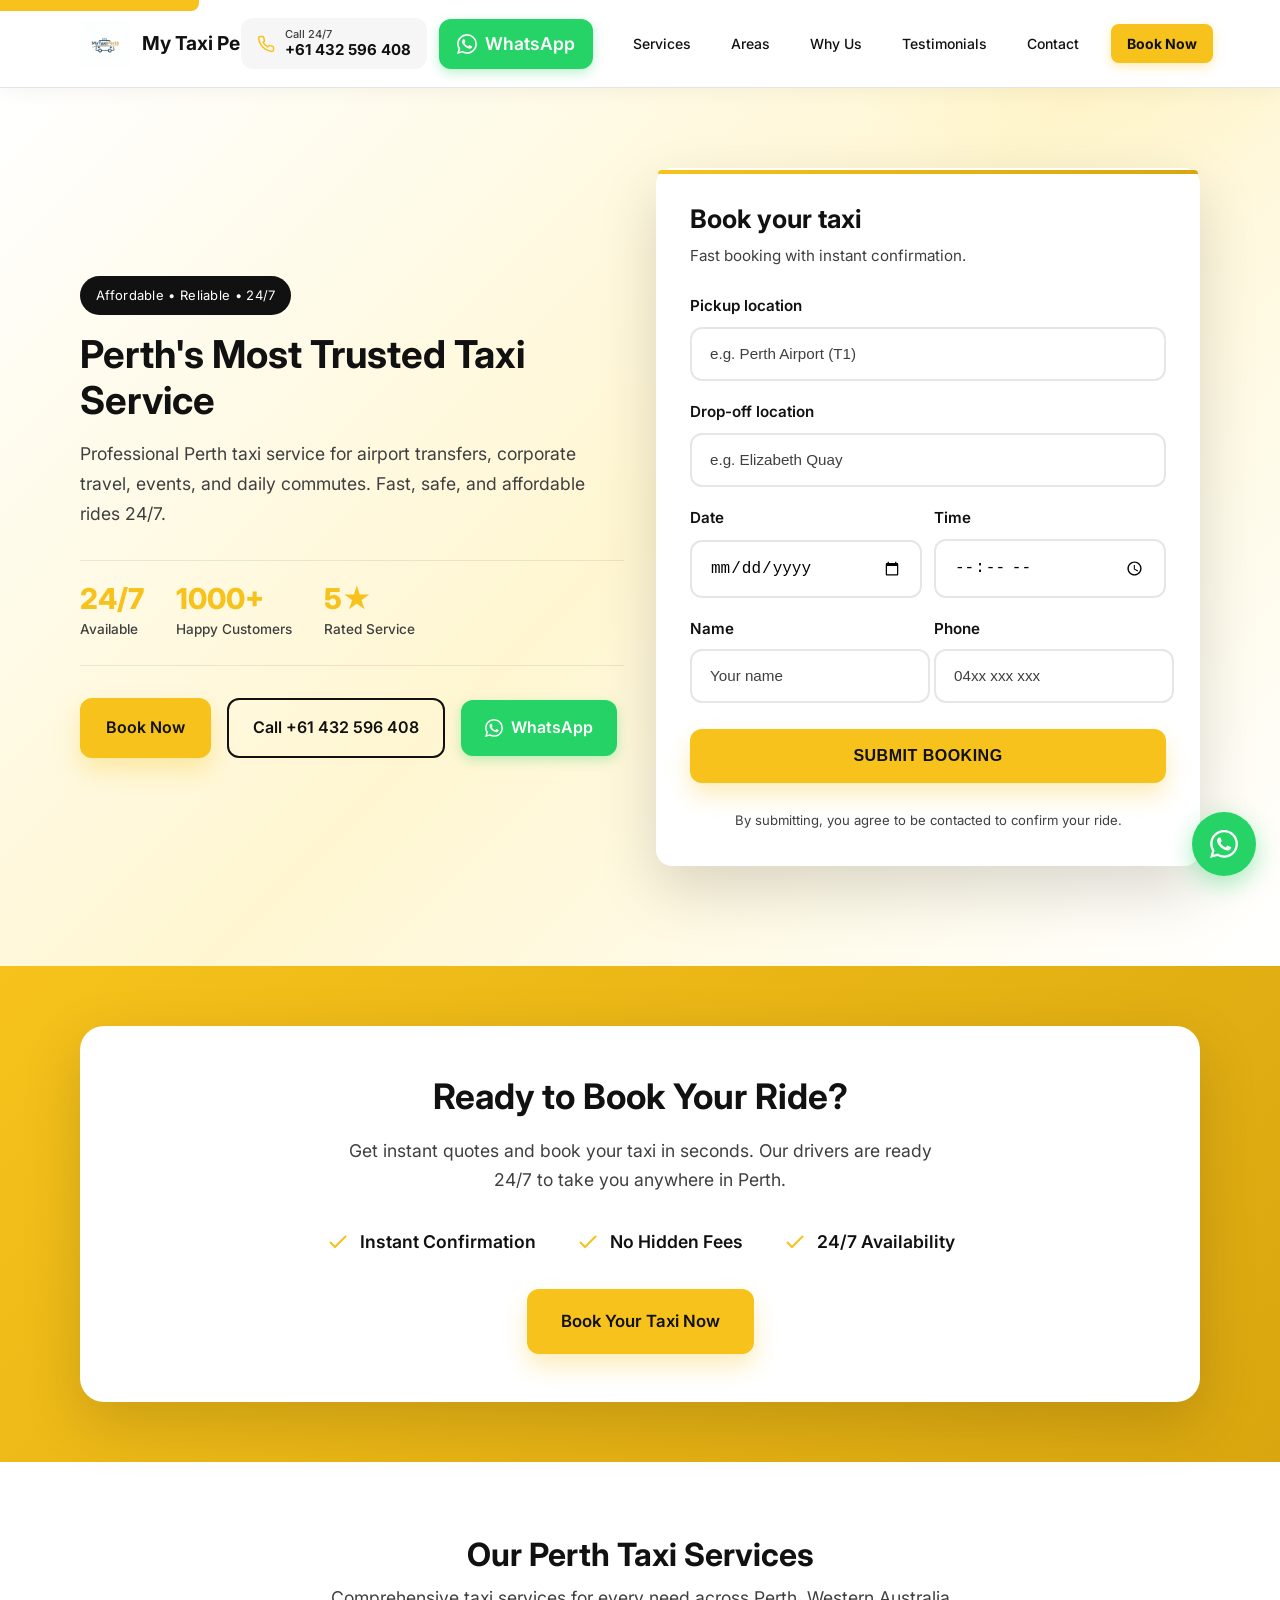
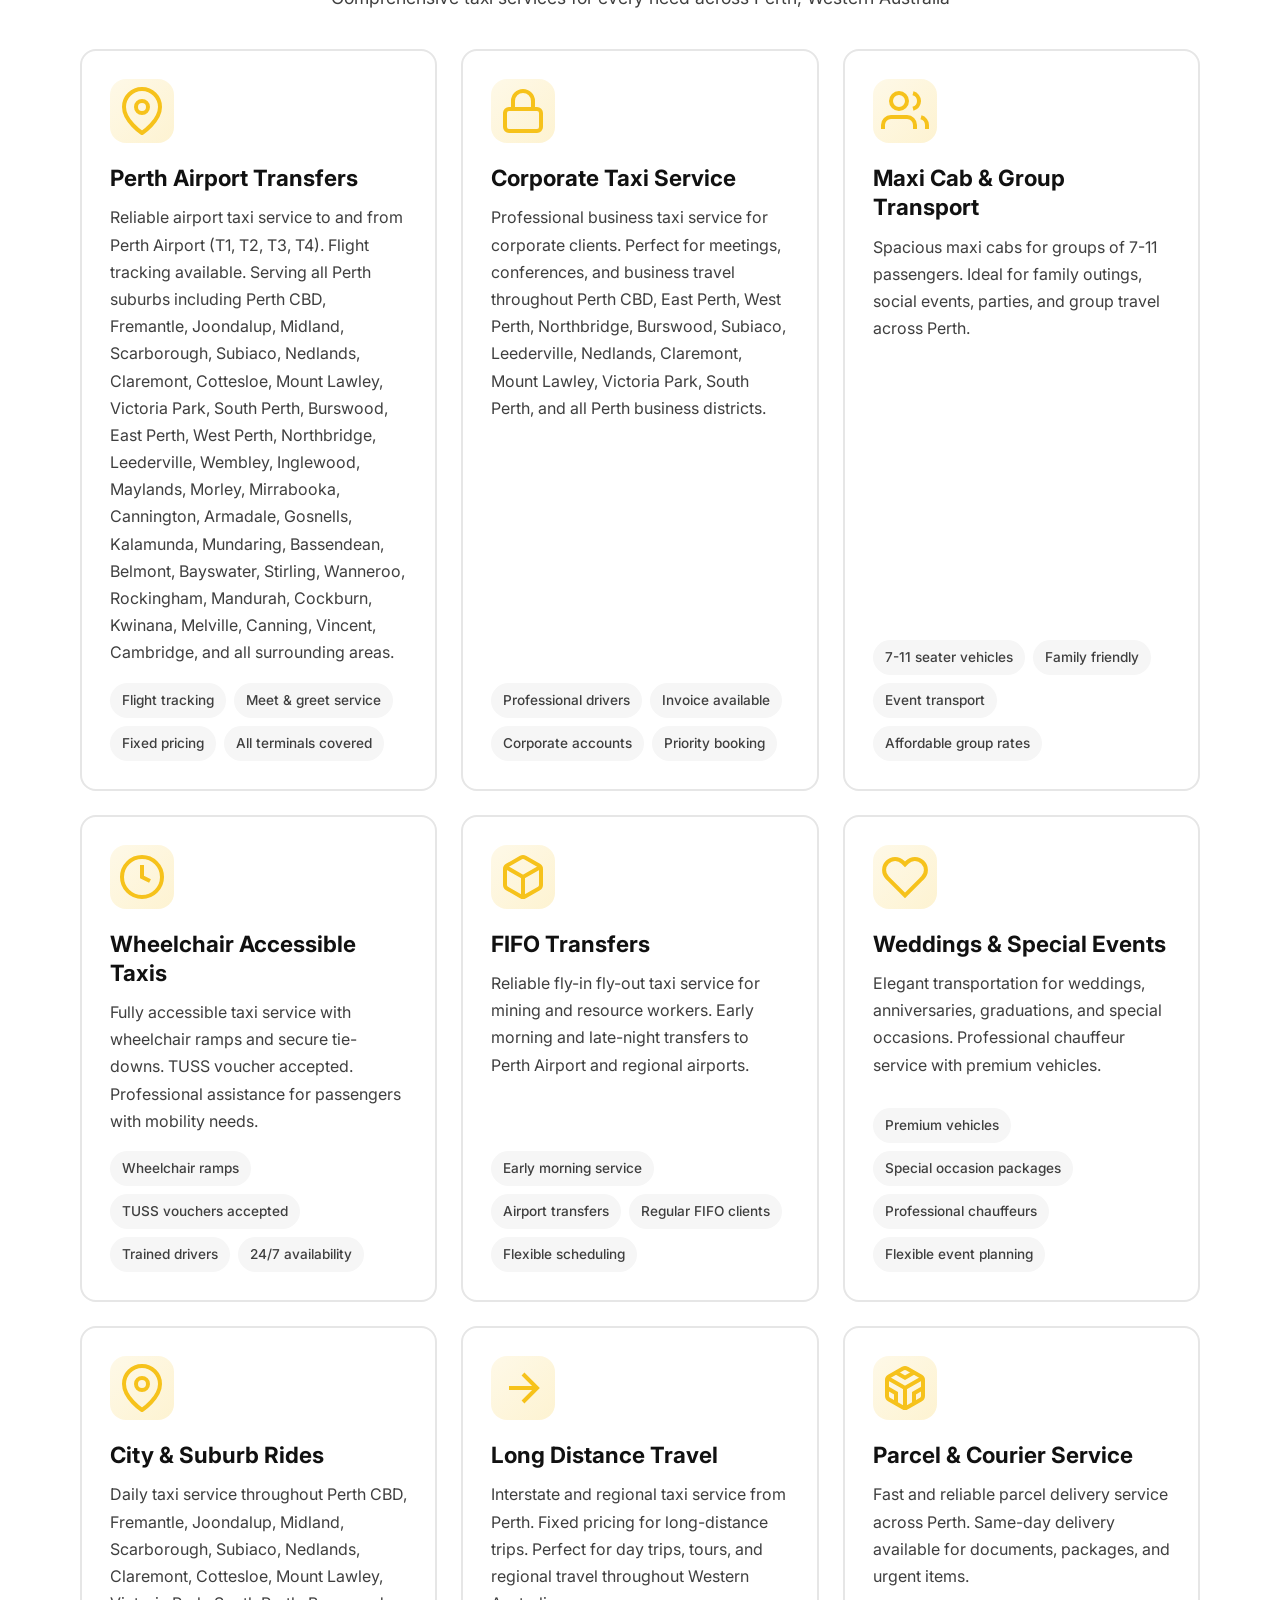
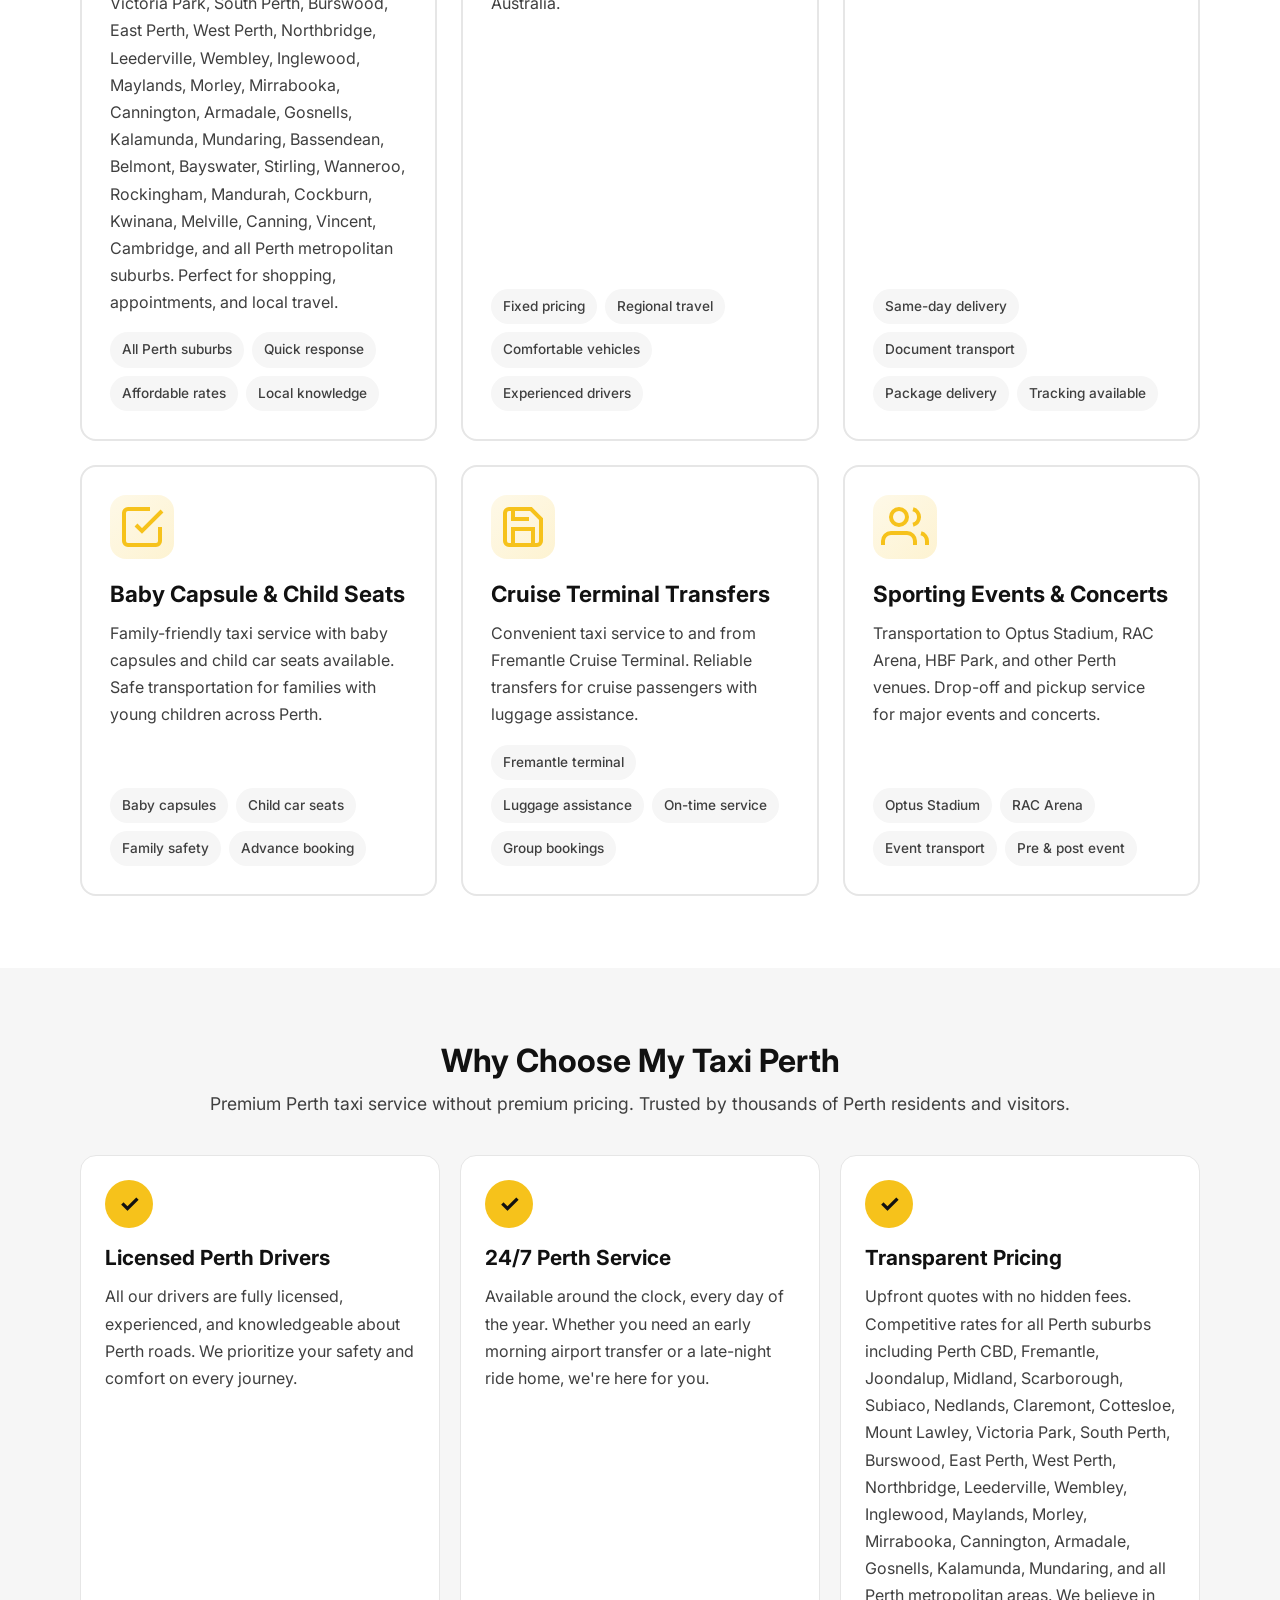
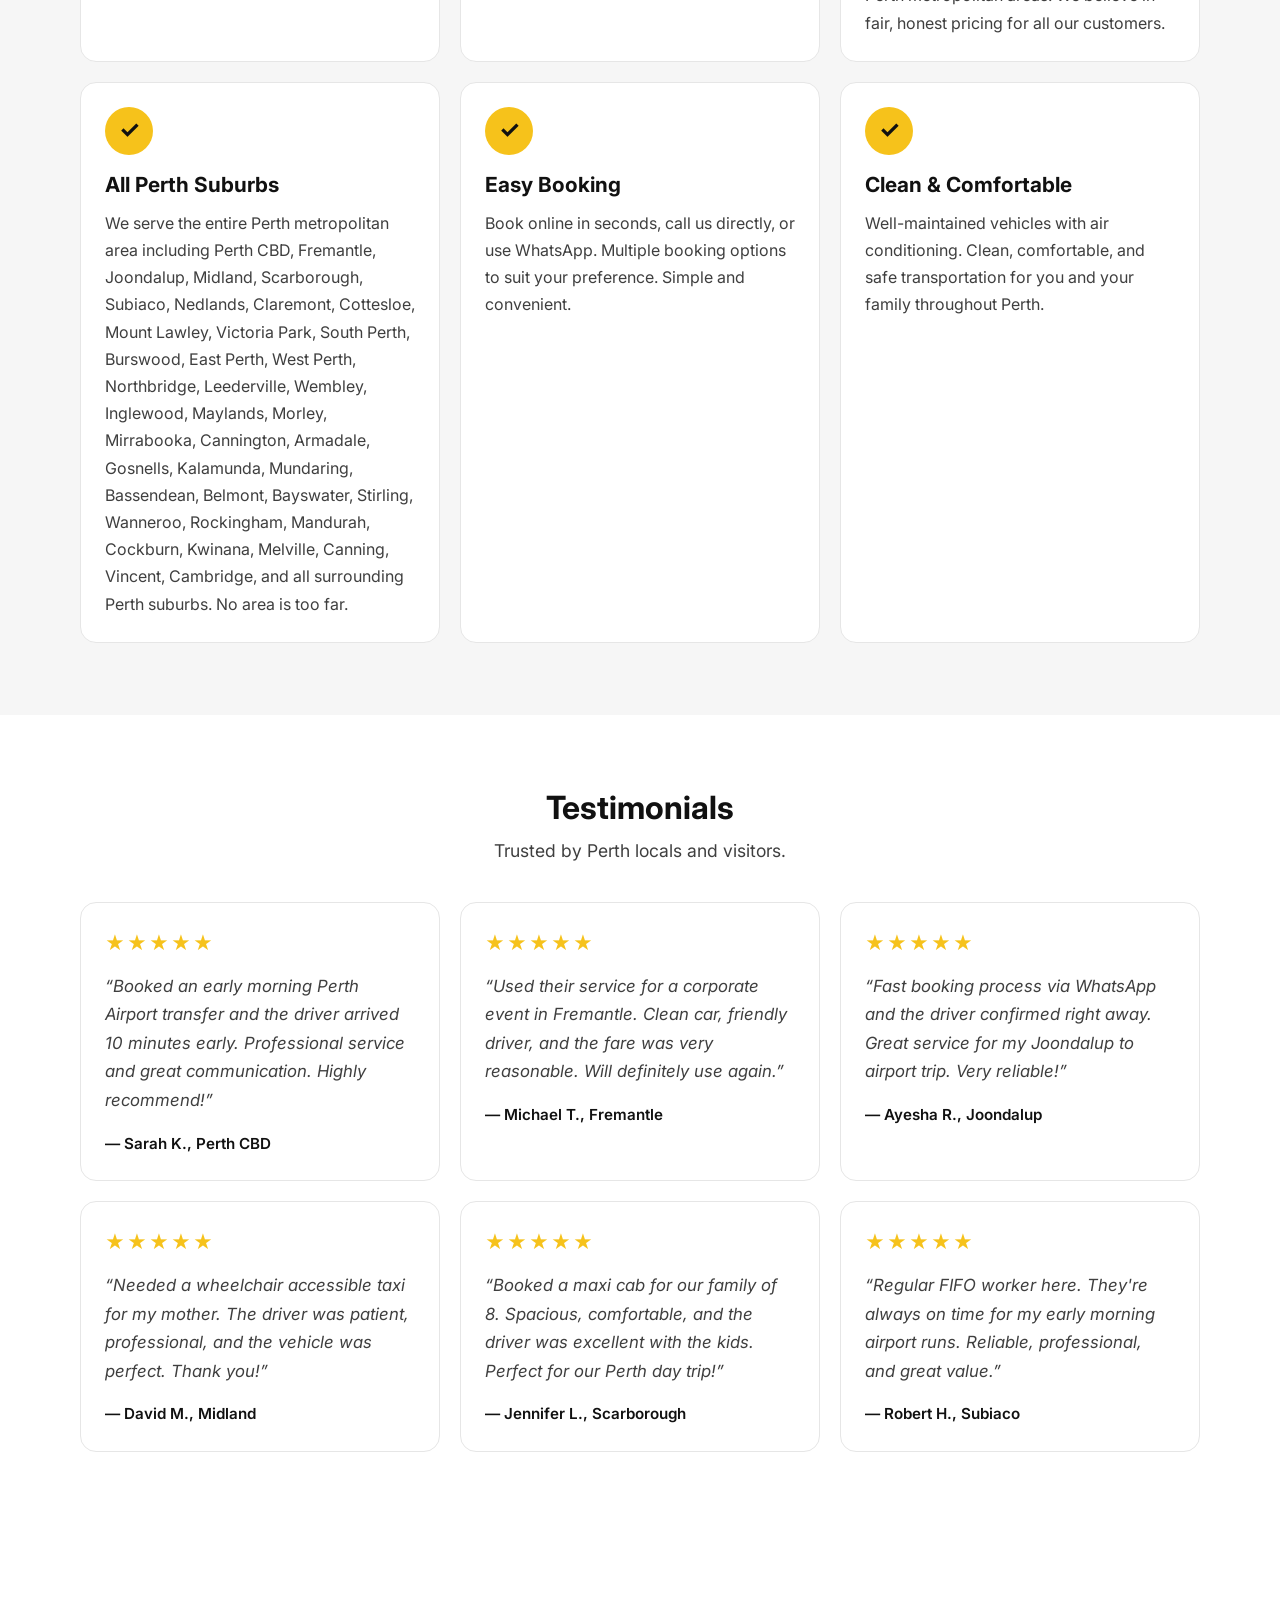
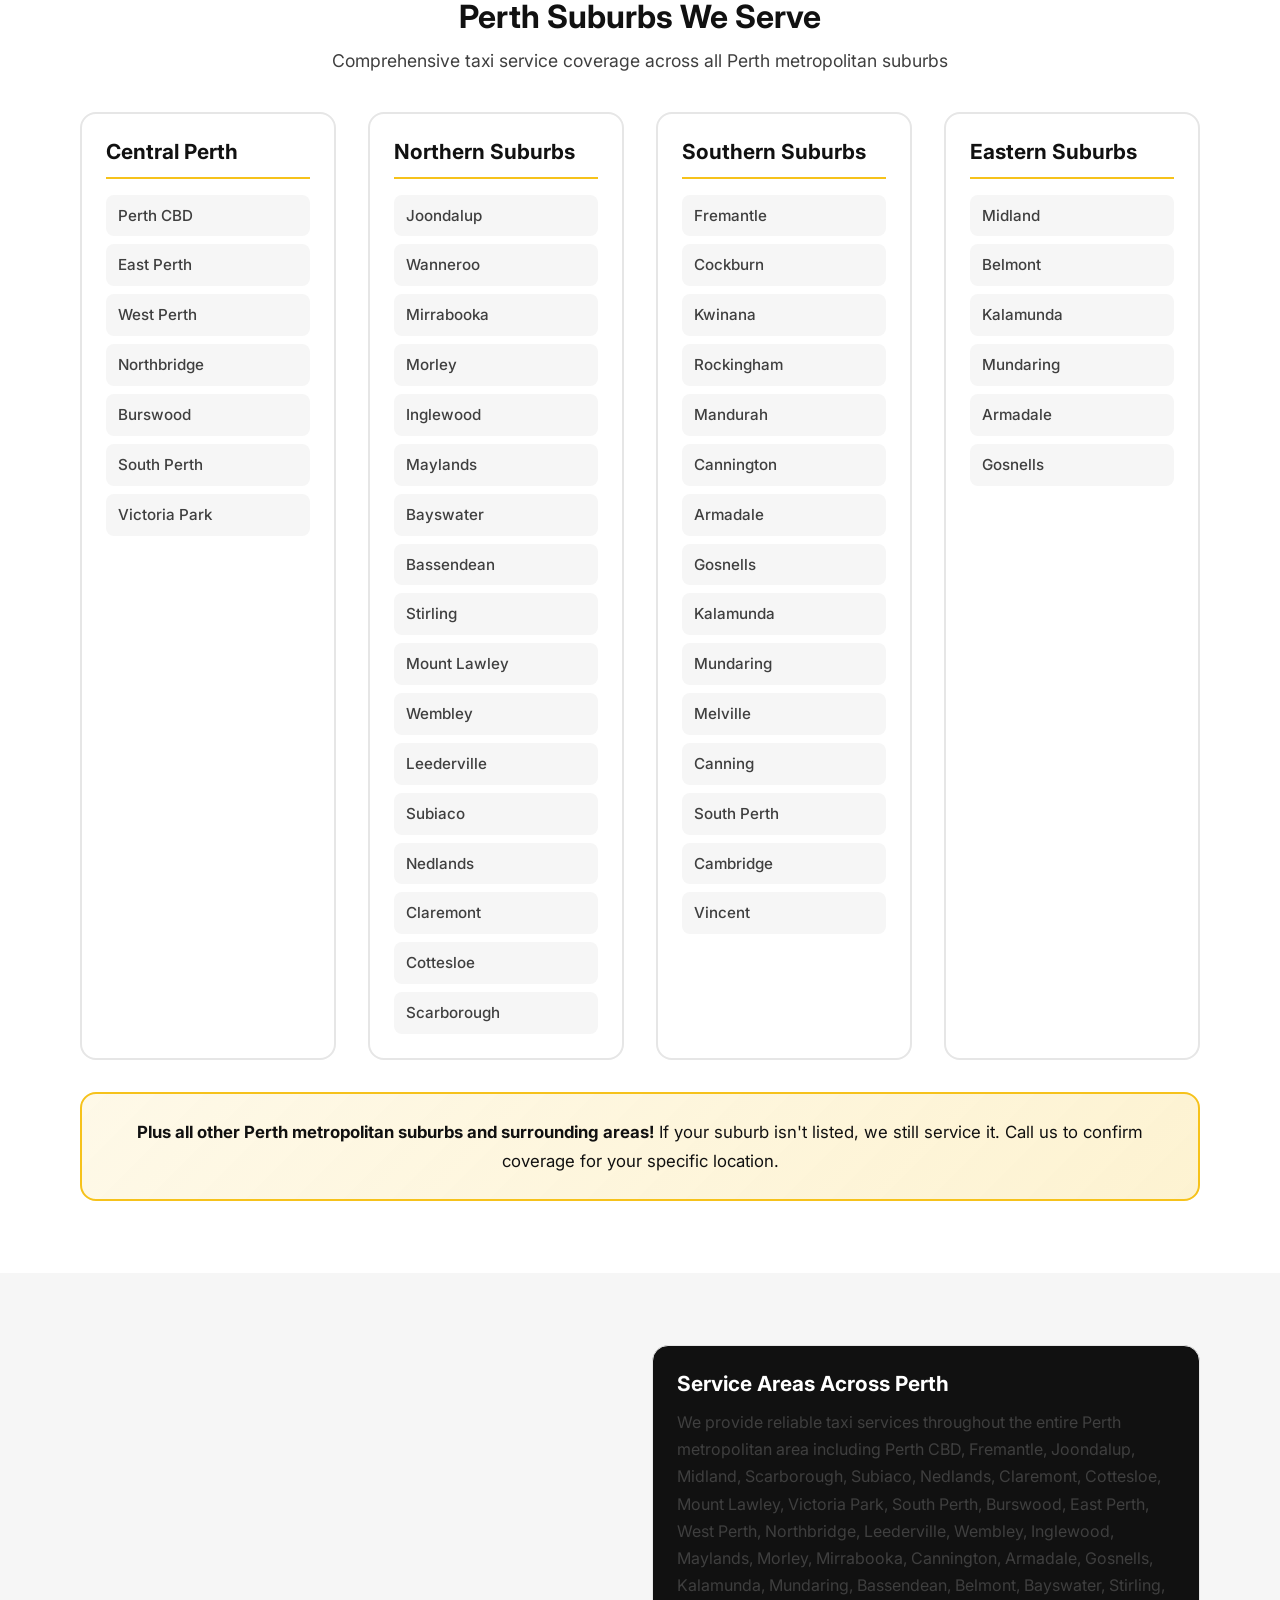
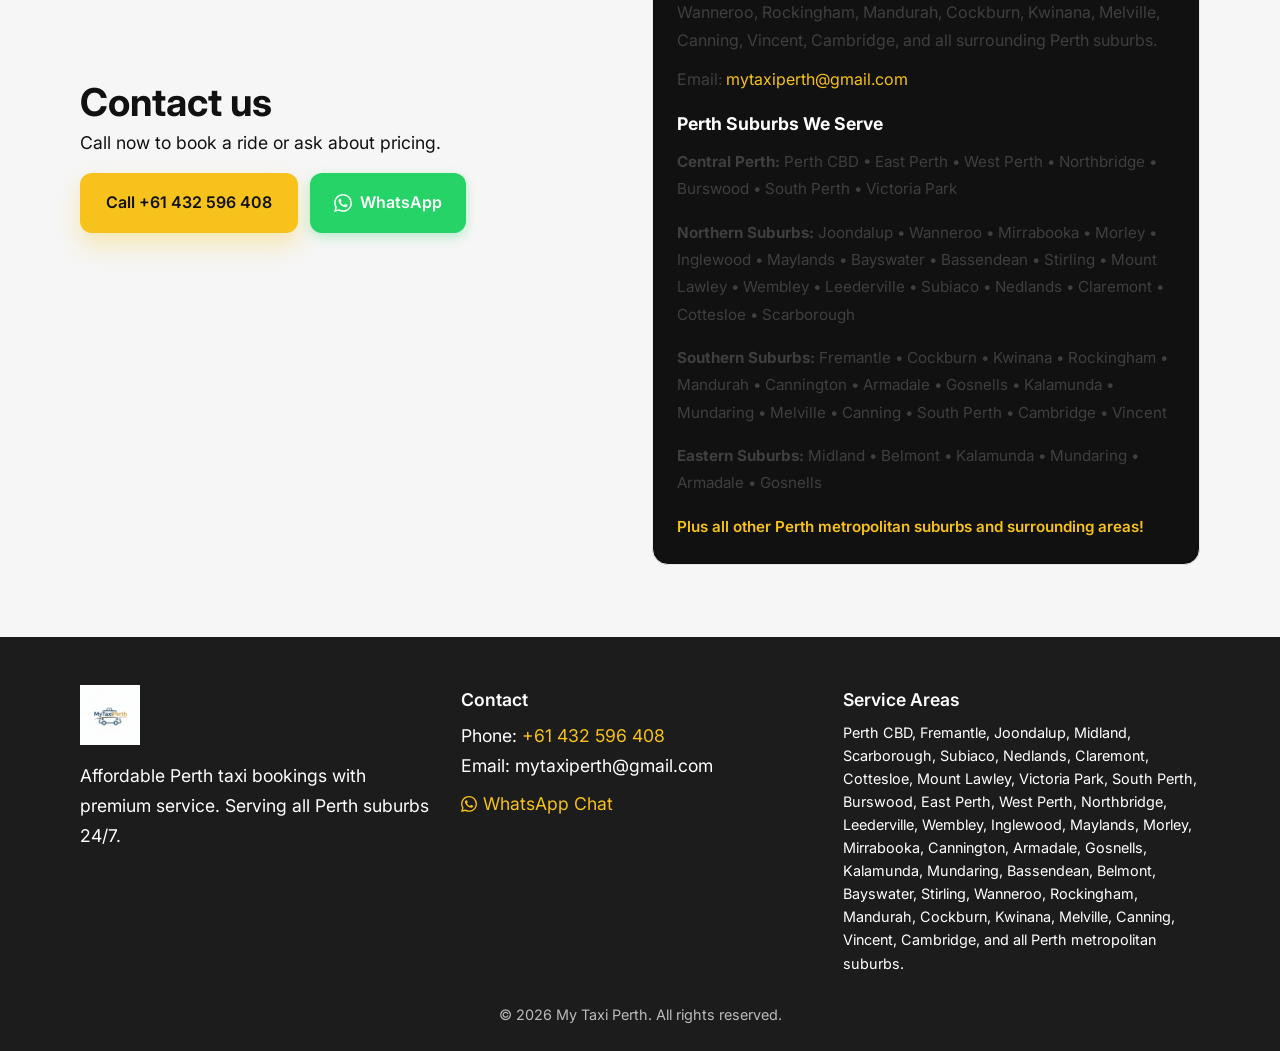
==== index.html @ 724da30a "updates" ====
<!doctype html>
<html lang="en">
  <head>
    <meta charset="UTF-8" />
    <meta name="viewport" content="width=device-width, initial-scale=1" />
    
    <!-- Primary SEO Meta Tags -->
    <title>Perth Taxi Service | Book Taxi Perth | Airport Transfers | 24/7 Taxi Perth WA</title>
    <meta name="title" content="Perth Taxi Service | Book Taxi Perth | Airport Transfers | 24/7 Taxi Perth WA" />
    <meta name="description" content="Professional Perth taxi service. Book affordable airport transfers, corporate taxis, maxi cabs, wheelchair accessible taxis, and FIFO transfers. 24/7 service across Perth CBD, Fremantle, Joondalup, Midland, Scarborough, Subiaco, Nedlands, Claremont, Cottesloe, Mount Lawley, Victoria Park, South Perth, Burswood, East Perth, West Perth, Northbridge, Leederville, Wembley, Inglewood, Maylands, Morley, Mirrabooka, Cannington, Armadale, Gosnells, Kalamunda, Mundaring, and all Perth suburbs. Call +61 432 596 408 or book online." />
    <meta name="keywords" content="perth taxi, taxi perth, perth taxi service, book taxi perth, perth airport taxi, perth taxi booking, taxi perth airport, perth maxi taxi, wheelchair taxi perth, perth corporate taxi, fifo taxi perth, perth taxi company, cheap taxi perth, perth taxi online, taxi service perth wa, perth taxi phone number, perth taxi booking online, perth taxi transfers, perth taxi cbd, perth taxi fremantle, perth taxi joondalup, perth taxi midland, perth taxi scarborough, perth taxi subiaco, perth taxi nedlands, perth taxi claremont, perth taxi cottesloe, perth taxi mount lawley, perth taxi victoria park, perth taxi south perth, perth taxi burswood, perth taxi east perth, perth taxi west perth, perth taxi northbridge, perth taxi leederville, perth taxi wembley, perth taxi inglewood, perth taxi maylands, perth taxi morley, perth taxi mirrabooka, perth taxi cannington, perth taxi armadale, perth taxi gosnells, perth taxi kalamunda, perth taxi mundaring, perth taxi 24/7, perth taxi near me" />
    <meta name="author" content="My Taxi Perth" />
    <meta name="robots" content="index, follow" />
    <meta name="language" content="English" />
    <meta name="geo.region" content="AU-WA" />
    <meta name="geo.placename" content="Perth" />
    <meta name="geo.position" content="-31.9505;115.8605" />
    <meta name="ICBM" content="-31.9505, 115.8605" />
    
    <!-- Open Graph / Facebook -->
    <meta property="og:type" content="website" />
    <meta property="og:url" content="https://www.mytaxiperth.au/" />
    <meta property="og:title" content="Perth Taxi Service | Book Taxi Perth | 24/7 Airport Transfers" />
    <meta property="og:description" content="Professional Perth taxi service. Book affordable airport transfers, corporate taxis, maxi cabs, and wheelchair accessible taxis. 24/7 service across Perth." />
    <meta property="og:image" content="https://www.mytaxiperth.au/images/mytaxiperth.png" />
    <meta property="og:locale" content="en_AU" />
    
    <!-- Twitter -->
    <meta property="twitter:card" content="summary_large_image" />
    <meta property="twitter:url" content="https://www.mytaxiperth.au/" />
    <meta property="twitter:title" content="Perth Taxi Service | Book Taxi Perth | 24/7 Airport Transfers" />
    <meta property="twitter:description" content="Professional Perth taxi service. Book affordable airport transfers, corporate taxis, maxi cabs, and wheelchair accessible taxis. 24/7 service across Perth." />
    <meta property="twitter:image" content="https://www.mytaxiperth.au/images/mytaxiperth.png" />
    
    <!-- Favicon -->
    <link rel="icon" type="image/png" href="images/mytaxiperth.png" />
    <link rel="apple-touch-icon" href="images/mytaxiperth.png" />
    
    <!-- Canonical URL -->
    <link rel="canonical" href="https://www.mytaxiperth.au/" />
    
    <!-- Structured Data - Local Business -->
    <script type="application/ld+json">
    {
      "@context": "https://schema.org",
      "@type": "TaxiService",
      "name": "My Taxi Perth",
      "image": "https://www.mytaxiperth.au/images/mytaxiperth.png",
      "@id": "https://www.mytaxiperth.au",
      "url": "https://www.mytaxiperth.au",
      "telephone": "+61432596408",
      "priceRange": "$$",
      "address": {
        "@type": "PostalAddress",
        "addressLocality": "Perth",
        "addressRegion": "WA",
        "addressCountry": "AU"
      },
      "geo": {
        "@type": "GeoCoordinates",
        "latitude": -31.9505,
        "longitude": 115.8605
      },
      "openingHoursSpecification": {
        "@type": "OpeningHoursSpecification",
        "dayOfWeek": [
          "Monday",
          "Tuesday",
          "Wednesday",
          "Thursday",
          "Friday",
          "Saturday",
          "Sunday"
        ],
        "opens": "00:00",
        "closes": "23:59"
      },
      "areaServed": [
        {"@type": "City", "name": "Perth"},
        {"@type": "City", "name": "Fremantle"},
        {"@type": "City", "name": "Joondalup"},
        {"@type": "City", "name": "Midland"},
        {"@type": "City", "name": "Scarborough"},
        {"@type": "City", "name": "Subiaco"},
        {"@type": "City", "name": "Nedlands"},
        {"@type": "City", "name": "Claremont"},
        {"@type": "City", "name": "Cottesloe"},
        {"@type": "City", "name": "Mount Lawley"},
        {"@type": "City", "name": "Victoria Park"},
        {"@type": "City", "name": "South Perth"},
        {"@type": "City", "name": "Burswood"},
        {"@type": "City", "name": "East Perth"},
        {"@type": "City", "name": "West Perth"},
        {"@type": "City", "name": "Northbridge"},
        {"@type": "City", "name": "Leederville"},
        {"@type": "City", "name": "Wembley"},
        {"@type": "City", "name": "Inglewood"},
        {"@type": "City", "name": "Maylands"},
        {"@type": "City", "name": "Morley"},
        {"@type": "City", "name": "Mirrabooka"},
        {"@type": "City", "name": "Cannington"},
        {"@type": "City", "name": "Armadale"},
        {"@type": "City", "name": "Gosnells"},
        {"@type": "City", "name": "Kalamunda"},
        {"@type": "City", "name": "Mundaring"},
        {"@type": "City", "name": "Bassendean"},
        {"@type": "City", "name": "Belmont"},
        {"@type": "City", "name": "Bayswater"},
        {"@type": "City", "name": "Stirling"},
        {"@type": "City", "name": "Wanneroo"},
        {"@type": "City", "name": "Rockingham"},
        {"@type": "City", "name": "Mandurah"},
        {"@type": "City", "name": "Cockburn"},
        {"@type": "City", "name": "Kwinana"},
        {"@type": "City", "name": "Melville"},
        {"@type": "City", "name": "Canning"},
        {"@type": "City", "name": "South Perth"},
        {"@type": "City", "name": "Vincent"},
        {"@type": "City", "name": "Cambridge"}
      ],
      "serviceType": [
        "Airport Transfers",
        "Corporate Taxi Service",
        "Maxi Cab Service",
        "Wheelchair Accessible Taxi",
        "FIFO Transfers",
        "Event Transportation",
        "City Rides",
        "Long Distance Travel"
      ],
      "aggregateRating": {
        "@type": "AggregateRating",
        "ratingValue": "4.8",
        "reviewCount": "150"
      }
    }
    </script>
    
    <!-- Structured Data - Organization -->
    <script type="application/ld+json">
    {
      "@context": "https://schema.org",
      "@type": "Organization",
      "name": "My Taxi Perth",
      "url": "https://www.mytaxiperth.au",
      "logo": "https://www.mytaxiperth.au/images/mytaxiperth.png",
      "contactPoint": {
        "@type": "ContactPoint",
        "telephone": "+61-432-596-408",
        "contactType": "customer service",
        "availableLanguage": ["English"]
      },
      "sameAs": [
        "https://wa.me/61432596408"
      ]
    }
    </script>
    
    <link rel="stylesheet" href="styles.css" />
  </head>
  <body>
    <a href="#main-content" class="skip-link">Skip to main content</a>
    <header class="site-header">
      <div class="container header-inner">
        <a class="logo" href="#main-content" aria-label="My Taxi Perth Home">
          <img src="images/mytaxiperth.png" alt="My Taxi Perth Logo" class="logo-img" />
          <span class="logo-text">My Taxi Perth</span>
        </a>
        <div class="header-actions">
          <a class="header-phone" href="tel:+61432596408">
            <svg class="phone-icon" width="18" height="18" viewBox="0 0 24 24" fill="none" stroke="currentColor" stroke-width="2">
              <path d="M22 16.92v3a2 2 0 0 1-2.18 2 19.79 19.79 0 0 1-8.63-3.07 19.5 19.5 0 0 1-6-6 19.79 19.79 0 0 1-3.07-8.67A2 2 0 0 1 4.11 2h3a2 2 0 0 1 2 1.72 12.84 12.84 0 0 0 .7 2.81 2 2 0 0 1-.45 2.11L8.09 9.91a16 16 0 0 0 6 6l1.27-1.27a2 2 0 0 1 2.11-.45 12.84 12.84 0 0 0 2.81.7A2 2 0 0 1 22 16.92z"></path>
            </svg>
            <div class="phone-info">
          <span class="phone-label">Call 24/7</span>
              <span class="phone-number">+61 432 596 408</span>
            </div>
          </a>
          <a class="whatsapp-btn" href="https://wa.me/61432596408" target="_blank" rel="noopener noreferrer" aria-label="Chat on WhatsApp">
            <svg width="20" height="20" viewBox="0 0 24 24" fill="currentColor">
              <path d="M17.472 14.382c-.297-.149-1.758-.867-2.03-.967-.273-.099-.471-.148-.67.15-.197.297-.767.966-.94 1.164-.173.199-.347.223-.644.075-.297-.15-1.255-.463-2.39-1.475-.883-.788-1.48-1.761-1.653-2.059-.173-.297-.018-.458.13-.606.134-.133.298-.347.446-.52.149-.174.198-.298.298-.497.099-.198.05-.371-.025-.52-.075-.149-.669-1.612-.916-2.207-.242-.579-.487-.5-.669-.51-.173-.008-.371-.01-.57-.01-.198 0-.52.074-.792.372-.272.297-1.04 1.016-1.04 2.479 0 1.462 1.065 2.875 1.213 3.074.149.198 2.096 3.2 5.077 4.487.709.306 1.262.489 1.694.625.712.227 1.36.195 1.871.118.571-.085 1.758-.719 2.006-1.413.248-.694.248-1.289.173-1.413-.074-.124-.272-.198-.57-.347m-5.421 7.403h-.004a9.87 9.87 0 01-5.031-1.378l-.361-.214-3.741.982.998-3.648-.235-.374a9.86 9.86 0 01-1.51-5.26c.001-5.45 4.436-9.884 9.888-9.884 2.64 0 5.122 1.03 6.988 2.898a9.825 9.825 0 012.893 6.994c-.003 5.45-4.437 9.884-9.885 9.884m8.413-18.297A11.815 11.815 0 0012.05 0C5.495 0 .16 5.335.157 11.892c0 2.096.547 4.142 1.588 5.945L.057 24l6.305-1.654a11.882 11.882 0 005.683 1.448h.005c6.554 0 11.89-5.335 11.893-11.893a11.821 11.821 0 00-3.48-8.413Z"/>
            </svg>
            <span>WhatsApp</span>
          </a>
        </div>
        <button class="nav-toggle" aria-label="Open navigation">
          <span></span>
          <span></span>
          <span></span>
        </button>
        <nav class="site-nav">
          <a href="#services">Services</a>
          <a href="#areas">Areas</a>
          <a href="#why">Why Us</a>
          <a href="#testimonials">Testimonials</a>
          <a href="#contact">Contact</a>
          <a class="nav-cta" href="#booking">Book Now</a>
        </nav>
      </div>
    </header>

    <main id="main-content">
      <section class="hero">
        <div class="container hero-grid">
          <div class="hero-copy">
            <p class="hero-pill">Affordable • Reliable • 24/7</p>
            <h1>Perth's Most Trusted Taxi Service</h1>
            <p class="hero-subtitle">
              Professional Perth taxi service for airport transfers, corporate travel, events, and daily commutes. Fast, safe, and affordable rides 24/7.
            </p>
            <div class="hero-stats">
              <div class="stat-item">
                <span class="stat-number">24/7</span>
                <span class="stat-label">Available</span>
              </div>
              <div class="stat-item">
                <span class="stat-number">1000+</span>
                <span class="stat-label">Happy Customers</span>
              </div>
              <div class="stat-item">
                <span class="stat-number">5★</span>
                <span class="stat-label">Rated Service</span>
              </div>
            </div>
            <div class="hero-actions">
              <a class="btn primary" href="#booking">Book Now</a>
              <a class="btn ghost" href="tel:+61432596408">Call +61 432 596 408</a>
              <a class="btn whatsapp" href="https://wa.me/61432596408" target="_blank" rel="noopener noreferrer">
                <svg width="18" height="18" viewBox="0 0 24 24" fill="currentColor">
                  <path d="M17.472 14.382c-.297-.149-1.758-.867-2.03-.967-.273-.099-.471-.148-.67.15-.197.297-.767.966-.94 1.164-.173.199-.347.223-.644.075-.297-.15-1.255-.463-2.39-1.475-.883-.788-1.48-1.761-1.653-2.059-.173-.297-.018-.458.13-.606.134-.133.298-.347.446-.52.149-.174.198-.298.298-.497.099-.198.05-.371-.025-.52-.075-.149-.669-1.612-.916-2.207-.242-.579-.487-.5-.669-.51-.173-.008-.371-.01-.57-.01-.198 0-.52.074-.792.372-.272.297-1.04 1.016-1.04 2.479 0 1.462 1.065 2.875 1.213 3.074.149.198 2.096 3.2 5.077 4.487.709.306 1.262.489 1.694.625.712.227 1.36.195 1.871.118.571-.085 1.758-.719 2.006-1.413.248-.694.248-1.289.173-1.413-.074-.124-.272-.198-.57-.347m-5.421 7.403h-.004a9.87 9.87 0 01-5.031-1.378l-.361-.214-3.741.982.998-3.648-.235-.374a9.86 9.86 0 01-1.51-5.26c.001-5.45 4.436-9.884 9.888-9.884 2.64 0 5.122 1.03 6.988 2.898a9.825 9.825 0 012.893 6.994c-.003 5.45-4.437 9.884-9.885 9.884m8.413-18.297A11.815 11.815 0 0012.05 0C5.495 0 .16 5.335.157 11.892c0 2.096.547 4.142 1.588 5.945L.057 24l6.305-1.654a11.882 11.882 0 005.683 1.448h.005c6.554 0 11.89-5.335 11.893-11.893a11.821 11.821 0 00-3.48-8.413Z"/>
                </svg>
                WhatsApp
              </a>
            </div>
          </div>
          <div class="hero-card" id="booking">
            <h2>Book your taxi</h2>
            <p>Fast booking with instant confirmation.</p>
            <form id="booking-form" class="booking-form">
              <label>
                Pickup location
                <input
                  type="text"
                  name="pickup"
                  placeholder="e.g. Perth Airport (T1)"
                  required
                />
              </label>
              <label>
                Drop-off location
                <input
                  type="text"
                  name="dropoff"
                  placeholder="e.g. Elizabeth Quay"
                  required
                />
              </label>
              <div class="form-row">
                <label>
                  Date
                  <input type="date" name="date" required />
                </label>
                <label>
                  Time
                  <input type="time" name="time" required />
                </label>
              </div>
              <div class="form-row">
                <label>
                  Name
                  <input type="text" name="name" placeholder="Your name" required />
                </label>
                <label>
                  Phone
                  <input
                    type="tel"
                    name="phone"
                    placeholder="04xx xxx xxx"
                    required
                  />
                </label>
              </div>
              <button class="btn primary full" type="submit">Submit Booking</button>
              <p class="form-note">
                By submitting, you agree to be contacted to confirm your ride.
              </p>
            </form>
          </div>
        </div>
      </section>

      <section class="section booking-cta-section">
        <div class="container">
          <div class="booking-cta-card">
            <div class="booking-cta-content">
              <h2>Ready to Book Your Ride?</h2>
              <p>Get instant quotes and book your taxi in seconds. Our drivers are ready 24/7 to take you anywhere in Perth.</p>
              <div class="booking-cta-features">
                <div class="feature-item">
                  <svg width="24" height="24" viewBox="0 0 24 24" fill="none" stroke="currentColor" stroke-width="2">
                    <polyline points="20 6 9 17 4 12"></polyline>
                  </svg>
                  <span>Instant Confirmation</span>
                </div>
                <div class="feature-item">
                  <svg width="24" height="24" viewBox="0 0 24 24" fill="none" stroke="currentColor" stroke-width="2">
                    <polyline points="20 6 9 17 4 12"></polyline>
                  </svg>
                  <span>No Hidden Fees</span>
                </div>
                <div class="feature-item">
                  <svg width="24" height="24" viewBox="0 0 24 24" fill="none" stroke="currentColor" stroke-width="2">
                    <polyline points="20 6 9 17 4 12"></polyline>
                  </svg>
                  <span>24/7 Availability</span>
                </div>
              </div>
              <a class="btn primary large" href="#booking">Book Your Taxi Now</a>
            </div>
          </div>
        </div>
      </section>

      <section class="section" id="services">
        <div class="container">
          <div class="section-header">
            <h2>Our Perth Taxi Services</h2>
            <p>Comprehensive taxi services for every need across Perth, Western Australia</p>
          </div>
          <div class="services-grid">
            <article class="service-card">
              <div class="service-icon">
                <svg width="48" height="48" viewBox="0 0 24 24" fill="none" stroke="currentColor" stroke-width="2">
                  <path d="M21 10c0 7-9 13-9 13s-9-6-9-13a9 9 0 0 1 18 0z"></path>
                  <circle cx="12" cy="10" r="3"></circle>
                </svg>
              </div>
              <h3>Perth Airport Transfers</h3>
              <p>Reliable airport taxi service to and from Perth Airport (T1, T2, T3, T4). Flight tracking available. Serving all Perth suburbs including Perth CBD, Fremantle, Joondalup, Midland, Scarborough, Subiaco, Nedlands, Claremont, Cottesloe, Mount Lawley, Victoria Park, South Perth, Burswood, East Perth, West Perth, Northbridge, Leederville, Wembley, Inglewood, Maylands, Morley, Mirrabooka, Cannington, Armadale, Gosnells, Kalamunda, Mundaring, Bassendean, Belmont, Bayswater, Stirling, Wanneroo, Rockingham, Mandurah, Cockburn, Kwinana, Melville, Canning, Vincent, Cambridge, and all surrounding areas.</p>
              <ul class="service-features">
                <li>Flight tracking</li>
                <li>Meet & greet service</li>
                <li>Fixed pricing</li>
                <li>All terminals covered</li>
              </ul>
            </article>
            
            <article class="service-card">
              <div class="service-icon">
                <svg width="48" height="48" viewBox="0 0 24 24" fill="none" stroke="currentColor" stroke-width="2">
                  <rect x="3" y="11" width="18" height="11" rx="2" ry="2"></rect>
                  <path d="M7 11V7a5 5 0 0 1 10 0v4"></path>
                </svg>
              </div>
              <h3>Corporate Taxi Service</h3>
              <p>Professional business taxi service for corporate clients. Perfect for meetings, conferences, and business travel throughout Perth CBD, East Perth, West Perth, Northbridge, Burswood, Subiaco, Leederville, Nedlands, Claremont, Mount Lawley, Victoria Park, South Perth, and all Perth business districts.</p>
              <ul class="service-features">
                <li>Professional drivers</li>
                <li>Invoice available</li>
                <li>Corporate accounts</li>
                <li>Priority booking</li>
              </ul>
            </article>
            
            <article class="service-card">
              <div class="service-icon">
                <svg width="48" height="48" viewBox="0 0 24 24" fill="none" stroke="currentColor" stroke-width="2">
                  <path d="M17 21v-2a4 4 0 0 0-4-4H5a4 4 0 0 0-4 4v2"></path>
                  <circle cx="9" cy="7" r="4"></circle>
                  <path d="M23 21v-2a4 4 0 0 0-3-3.87"></path>
                  <path d="M16 3.13a4 4 0 0 1 0 7.75"></path>
                </svg>
              </div>
              <h3>Maxi Cab & Group Transport</h3>
              <p>Spacious maxi cabs for groups of 7-11 passengers. Ideal for family outings, social events, parties, and group travel across Perth.</p>
              <ul class="service-features">
                <li>7-11 seater vehicles</li>
                <li>Family friendly</li>
                <li>Event transport</li>
                <li>Affordable group rates</li>
              </ul>
            </article>
            
            <article class="service-card">
              <div class="service-icon">
                <svg width="48" height="48" viewBox="0 0 24 24" fill="none" stroke="currentColor" stroke-width="2">
                  <circle cx="12" cy="12" r="10"></circle>
                  <path d="M12 6v6l4 2"></path>
                </svg>
              </div>
              <h3>Wheelchair Accessible Taxis</h3>
              <p>Fully accessible taxi service with wheelchair ramps and secure tie-downs. TUSS voucher accepted. Professional assistance for passengers with mobility needs.</p>
              <ul class="service-features">
                <li>Wheelchair ramps</li>
                <li>TUSS vouchers accepted</li>
                <li>Trained drivers</li>
                <li>24/7 availability</li>
              </ul>
            </article>
            
            <article class="service-card">
              <div class="service-icon">
                <svg width="48" height="48" viewBox="0 0 24 24" fill="none" stroke="currentColor" stroke-width="2">
                  <path d="M21 16V8a2 2 0 0 0-1-1.73l-7-4a2 2 0 0 0-2 0l-7 4A2 2 0 0 0 3 8v8a2 2 0 0 0 1 1.73l7 4a2 2 0 0 0 2 0l7-4A2 2 0 0 0 21 16z"></path>
                  <polyline points="3.27 6.96 12 12.01 20.73 6.96"></polyline>
                  <line x1="12" y1="22.08" x2="12" y2="12"></line>
                </svg>
              </div>
              <h3>FIFO Transfers</h3>
              <p>Reliable fly-in fly-out taxi service for mining and resource workers. Early morning and late-night transfers to Perth Airport and regional airports.</p>
              <ul class="service-features">
                <li>Early morning service</li>
                <li>Airport transfers</li>
                <li>Regular FIFO clients</li>
                <li>Flexible scheduling</li>
              </ul>
            </article>
            
            <article class="service-card">
              <div class="service-icon">
                <svg width="48" height="48" viewBox="0 0 24 24" fill="none" stroke="currentColor" stroke-width="2">
                  <path d="M20.84 4.61a5.5 5.5 0 0 0-7.78 0L12 5.67l-1.06-1.06a5.5 5.5 0 0 0-7.78 7.78l1.06 1.06L12 21.23l7.78-7.78 1.06-1.06a5.5 5.5 0 0 0 0-7.78z"></path>
                </svg>
              </div>
              <h3>Weddings & Special Events</h3>
              <p>Elegant transportation for weddings, anniversaries, graduations, and special occasions. Professional chauffeur service with premium vehicles.</p>
              <ul class="service-features">
                <li>Premium vehicles</li>
                <li>Special occasion packages</li>
                <li>Professional chauffeurs</li>
                <li>Flexible event planning</li>
              </ul>
            </article>
            
            <article class="service-card">
              <div class="service-icon">
                <svg width="48" height="48" viewBox="0 0 24 24" fill="none" stroke="currentColor" stroke-width="2">
                  <path d="M21 10c0 7-9 13-9 13s-9-6-9-13a9 9 0 0 1 18 0z"></path>
                  <circle cx="12" cy="10" r="3"></circle>
                </svg>
              </div>
              <h3>City & Suburb Rides</h3>
              <p>Daily taxi service throughout Perth CBD, Fremantle, Joondalup, Midland, Scarborough, Subiaco, Nedlands, Claremont, Cottesloe, Mount Lawley, Victoria Park, South Perth, Burswood, East Perth, West Perth, Northbridge, Leederville, Wembley, Inglewood, Maylands, Morley, Mirrabooka, Cannington, Armadale, Gosnells, Kalamunda, Mundaring, Bassendean, Belmont, Bayswater, Stirling, Wanneroo, Rockingham, Mandurah, Cockburn, Kwinana, Melville, Canning, Vincent, Cambridge, and all Perth metropolitan suburbs. Perfect for shopping, appointments, and local travel.</p>
              <ul class="service-features">
                <li>All Perth suburbs</li>
                <li>Quick response</li>
                <li>Affordable rates</li>
                <li>Local knowledge</li>
              </ul>
            </article>
            
            <article class="service-card">
              <div class="service-icon">
                <svg width="48" height="48" viewBox="0 0 24 24" fill="none" stroke="currentColor" stroke-width="2">
                  <path d="M5 12h14"></path>
                  <path d="M12 5l7 7-7 7"></path>
                </svg>
              </div>
              <h3>Long Distance Travel</h3>
              <p>Interstate and regional taxi service from Perth. Fixed pricing for long-distance trips. Perfect for day trips, tours, and regional travel throughout Western Australia.</p>
              <ul class="service-features">
                <li>Fixed pricing</li>
                <li>Regional travel</li>
                <li>Comfortable vehicles</li>
                <li>Experienced drivers</li>
              </ul>
            </article>
            
            <article class="service-card">
              <div class="service-icon">
                <svg width="48" height="48" viewBox="0 0 24 24" fill="none" stroke="currentColor" stroke-width="2">
                  <path d="M21 16V8a2 2 0 0 0-1-1.73l-7-4a2 2 0 0 0-2 0l-7 4A2 2 0 0 0 3 8v8a2 2 0 0 0 1 1.73l7 4a2 2 0 0 0 2 0l7-4A2 2 0 0 0 21 16z"></path>
                  <polyline points="7.5 4.21 12 6.81 16.5 4.21"></polyline>
                  <polyline points="7.5 19.79 7.5 14.6 3 12"></polyline>
                  <polyline points="21 12 16.5 14.6 16.5 19.79"></polyline>
                  <polyline points="3.27 6.96 12 12.01 20.73 6.96"></polyline>
                  <line x1="12" y1="22.08" x2="12" y2="12"></line>
                </svg>
              </div>
              <h3>Parcel & Courier Service</h3>
              <p>Fast and reliable parcel delivery service across Perth. Same-day delivery available for documents, packages, and urgent items.</p>
              <ul class="service-features">
                <li>Same-day delivery</li>
                <li>Document transport</li>
                <li>Package delivery</li>
                <li>Tracking available</li>
              </ul>
            </article>
            
            <article class="service-card">
              <div class="service-icon">
                <svg width="48" height="48" viewBox="0 0 24 24" fill="none" stroke="currentColor" stroke-width="2">
                  <path d="M9 11l3 3L22 4"></path>
                  <path d="M21 12v7a2 2 0 0 1-2 2H5a2 2 0 0 1-2-2V5a2 2 0 0 1 2-2h11"></path>
                </svg>
              </div>
              <h3>Baby Capsule & Child Seats</h3>
              <p>Family-friendly taxi service with baby capsules and child car seats available. Safe transportation for families with young children across Perth.</p>
              <ul class="service-features">
                <li>Baby capsules</li>
                <li>Child car seats</li>
                <li>Family safety</li>
                <li>Advance booking</li>
              </ul>
            </article>
            
            <article class="service-card">
              <div class="service-icon">
                <svg width="48" height="48" viewBox="0 0 24 24" fill="none" stroke="currentColor" stroke-width="2">
                  <path d="M19 21H5a2 2 0 0 1-2-2V5a2 2 0 0 1 2-2h11l5 5v11a2 2 0 0 1-2 2z"></path>
                  <polyline points="17 21 17 13 7 13 7 21"></polyline>
                  <polyline points="7 3 7 8 15 8"></polyline>
                </svg>
              </div>
              <h3>Cruise Terminal Transfers</h3>
              <p>Convenient taxi service to and from Fremantle Cruise Terminal. Reliable transfers for cruise passengers with luggage assistance.</p>
              <ul class="service-features">
                <li>Fremantle terminal</li>
                <li>Luggage assistance</li>
                <li>On-time service</li>
                <li>Group bookings</li>
              </ul>
            </article>
            
            <article class="service-card">
              <div class="service-icon">
                <svg width="48" height="48" viewBox="0 0 24 24" fill="none" stroke="currentColor" stroke-width="2">
                  <path d="M17 21v-2a4 4 0 0 0-4-4H5a4 4 0 0 0-4 4v2"></path>
                  <circle cx="9" cy="7" r="4"></circle>
                  <path d="M23 21v-2a4 4 0 0 0-3-3.87"></path>
                  <path d="M16 3.13a4 4 0 0 1 0 7.75"></path>
                </svg>
              </div>
              <h3>Sporting Events & Concerts</h3>
              <p>Transportation to Optus Stadium, RAC Arena, HBF Park, and other Perth venues. Drop-off and pickup service for major events and concerts.</p>
              <ul class="service-features">
                <li>Optus Stadium</li>
                <li>RAC Arena</li>
                <li>Event transport</li>
                <li>Pre & post event</li>
              </ul>
            </article>
          </div>
        </div>
      </section>

      <section class="section alt" id="why">
        <div class="container">
          <div class="section-header">
            <h2>Why Choose My Taxi Perth</h2>
            <p>Premium Perth taxi service without premium pricing. Trusted by thousands of Perth residents and visitors.</p>
          </div>
          <div class="grid three">
            <article class="card">
              <div class="feature-icon">✓</div>
              <h3>Licensed Perth Drivers</h3>
              <p>All our drivers are fully licensed, experienced, and knowledgeable about Perth roads. We prioritize your safety and comfort on every journey.</p>
            </article>
            <article class="card">
              <div class="feature-icon">✓</div>
              <h3>24/7 Perth Service</h3>
              <p>Available around the clock, every day of the year. Whether you need an early morning airport transfer or a late-night ride home, we're here for you.</p>
            </article>
            <article class="card">
              <div class="feature-icon">✓</div>
              <h3>Transparent Pricing</h3>
              <p>Upfront quotes with no hidden fees. Competitive rates for all Perth suburbs including Perth CBD, Fremantle, Joondalup, Midland, Scarborough, Subiaco, Nedlands, Claremont, Cottesloe, Mount Lawley, Victoria Park, South Perth, Burswood, East Perth, West Perth, Northbridge, Leederville, Wembley, Inglewood, Maylands, Morley, Mirrabooka, Cannington, Armadale, Gosnells, Kalamunda, Mundaring, and all Perth metropolitan areas. We believe in fair, honest pricing for all our customers.</p>
            </article>
            <article class="card">
              <div class="feature-icon">✓</div>
              <h3>All Perth Suburbs</h3>
              <p>We serve the entire Perth metropolitan area including Perth CBD, Fremantle, Joondalup, Midland, Scarborough, Subiaco, Nedlands, Claremont, Cottesloe, Mount Lawley, Victoria Park, South Perth, Burswood, East Perth, West Perth, Northbridge, Leederville, Wembley, Inglewood, Maylands, Morley, Mirrabooka, Cannington, Armadale, Gosnells, Kalamunda, Mundaring, Bassendean, Belmont, Bayswater, Stirling, Wanneroo, Rockingham, Mandurah, Cockburn, Kwinana, Melville, Canning, Vincent, Cambridge, and all surrounding Perth suburbs. No area is too far.</p>
            </article>
            <article class="card">
              <div class="feature-icon">✓</div>
              <h3>Easy Booking</h3>
              <p>Book online in seconds, call us directly, or use WhatsApp. Multiple booking options to suit your preference. Simple and convenient.</p>
            </article>
            <article class="card">
              <div class="feature-icon">✓</div>
              <h3>Clean & Comfortable</h3>
              <p>Well-maintained vehicles with air conditioning. Clean, comfortable, and safe transportation for you and your family throughout Perth.</p>
            </article>
          </div>
        </div>
      </section>

      <section class="section" id="testimonials">
        <div class="container">
          <div class="section-header">
            <h2>Testimonials</h2>
            <p>Trusted by Perth locals and visitors.</p>
          </div>
          <div class="grid three">
            <figure class="card quote">
              <div class="quote-stars">★★★★★</div>
              <blockquote>
                “Booked an early morning Perth Airport transfer and the driver arrived 10 minutes early. Professional service and great communication. Highly recommend!”
              </blockquote>
              <figcaption>— Sarah K., Perth CBD</figcaption>
            </figure>
            <figure class="card quote">
              <div class="quote-stars">★★★★★</div>
              <blockquote>
                “Used their service for a corporate event in Fremantle. Clean car, friendly driver, and the fare was very reasonable. Will definitely use again.”
              </blockquote>
              <figcaption>— Michael T., Fremantle</figcaption>
            </figure>
            <figure class="card quote">
              <div class="quote-stars">★★★★★</div>
              <blockquote>
                “Fast booking process via WhatsApp and the driver confirmed right away. Great service for my Joondalup to airport trip. Very reliable!”
              </blockquote>
              <figcaption>— Ayesha R., Joondalup</figcaption>
            </figure>
            <figure class="card quote">
              <div class="quote-stars">★★★★★</div>
              <blockquote>
                “Needed a wheelchair accessible taxi for my mother. The driver was patient, professional, and the vehicle was perfect. Thank you!”
              </blockquote>
              <figcaption>— David M., Midland</figcaption>
            </figure>
            <figure class="card quote">
              <div class="quote-stars">★★★★★</div>
              <blockquote>
                “Booked a maxi cab for our family of 8. Spacious, comfortable, and the driver was excellent with the kids. Perfect for our Perth day trip!”
              </blockquote>
              <figcaption>— Jennifer L., Scarborough</figcaption>
            </figure>
            <figure class="card quote">
              <div class="quote-stars">★★★★★</div>
              <blockquote>
                “Regular FIFO worker here. They're always on time for my early morning airport runs. Reliable, professional, and great value.”
              </blockquote>
              <figcaption>— Robert H., Subiaco</figcaption>
            </figure>
          </div>
        </div>
      </section>

      <section class="section" id="areas">
        <div class="container">
          <div class="section-header">
            <h2>Perth Suburbs We Serve</h2>
            <p>Comprehensive taxi service coverage across all Perth metropolitan suburbs</p>
          </div>
          <div class="suburbs-grid">
            <div class="suburb-category">
              <h3>Central Perth</h3>
              <ul class="suburb-list">
                <li>Perth CBD</li>
                <li>East Perth</li>
                <li>West Perth</li>
                <li>Northbridge</li>
                <li>Burswood</li>
                <li>South Perth</li>
                <li>Victoria Park</li>
              </ul>
            </div>
            <div class="suburb-category">
              <h3>Northern Suburbs</h3>
              <ul class="suburb-list">
                <li>Joondalup</li>
                <li>Wanneroo</li>
                <li>Mirrabooka</li>
                <li>Morley</li>
                <li>Inglewood</li>
                <li>Maylands</li>
                <li>Bayswater</li>
                <li>Bassendean</li>
                <li>Stirling</li>
                <li>Mount Lawley</li>
                <li>Wembley</li>
                <li>Leederville</li>
                <li>Subiaco</li>
                <li>Nedlands</li>
                <li>Claremont</li>
                <li>Cottesloe</li>
                <li>Scarborough</li>
              </ul>
            </div>
            <div class="suburb-category">
              <h3>Southern Suburbs</h3>
              <ul class="suburb-list">
                <li>Fremantle</li>
                <li>Cockburn</li>
                <li>Kwinana</li>
                <li>Rockingham</li>
                <li>Mandurah</li>
                <li>Cannington</li>
                <li>Armadale</li>
                <li>Gosnells</li>
                <li>Kalamunda</li>
                <li>Mundaring</li>
                <li>Melville</li>
                <li>Canning</li>
                <li>South Perth</li>
                <li>Cambridge</li>
                <li>Vincent</li>
              </ul>
            </div>
            <div class="suburb-category">
              <h3>Eastern Suburbs</h3>
              <ul class="suburb-list">
                <li>Midland</li>
                <li>Belmont</li>
                <li>Kalamunda</li>
                <li>Mundaring</li>
                <li>Armadale</li>
                <li>Gosnells</li>
              </ul>
            </div>
          </div>
          <div class="suburbs-note">
            <p><strong>Plus all other Perth metropolitan suburbs and surrounding areas!</strong> If your suburb isn't listed, we still service it. Call us to confirm coverage for your specific location.</p>
          </div>
        </div>
      </section>

      <section class="section alt" id="contact">
        <div class="container contact-grid">
          <div>
            <h2>Contact us</h2>
            <p>Call now to book a ride or ask about pricing.</p>
            <div class="contact-actions">
              <a class="btn primary" href="tel:+61432596408">Call +61 432 596 408</a>
              <a class="btn whatsapp" href="https://wa.me/61432596408" target="_blank" rel="noopener noreferrer">
                <svg width="18" height="18" viewBox="0 0 24 24" fill="currentColor">
                  <path d="M17.472 14.382c-.297-.149-1.758-.867-2.03-.967-.273-.099-.471-.148-.67.15-.197.297-.767.966-.94 1.164-.173.199-.347.223-.644.075-.297-.15-1.255-.463-2.39-1.475-.883-.788-1.48-1.761-1.653-2.059-.173-.297-.018-.458.13-.606.134-.133.298-.347.446-.52.149-.174.198-.298.298-.497.099-.198.05-.371-.025-.52-.075-.149-.669-1.612-.916-2.207-.242-.579-.487-.5-.669-.51-.173-.008-.371-.01-.57-.01-.198 0-.52.074-.792.372-.272.297-1.04 1.016-1.04 2.479 0 1.462 1.065 2.875 1.213 3.074.149.198 2.096 3.2 5.077 4.487.709.306 1.262.489 1.694.625.712.227 1.36.195 1.871.118.571-.085 1.758-.719 2.006-1.413.248-.694.248-1.289.173-1.413-.074-.124-.272-.198-.57-.347m-5.421 7.403h-.004a9.87 9.87 0 01-5.031-1.378l-.361-.214-3.741.982.998-3.648-.235-.374a9.86 9.86 0 01-1.51-5.26c.001-5.45 4.436-9.884 9.888-9.884 2.64 0 5.122 1.03 6.988 2.898a9.825 9.825 0 012.893 6.994c-.003 5.45-4.437 9.884-9.885 9.884m8.413-18.297A11.815 11.815 0 0012.05 0C5.495 0 .16 5.335.157 11.892c0 2.096.547 4.142 1.588 5.945L.057 24l6.305-1.654a11.882 11.882 0 005.683 1.448h.005c6.554 0 11.89-5.335 11.893-11.893a11.821 11.821 0 00-3.48-8.413Z"/>
                </svg>
                WhatsApp
              </a>
            </div>
          </div>
          <div class="card contact-card">
            <h3>Service Areas Across Perth</h3>
            <p>We provide reliable taxi services throughout the entire Perth metropolitan area including Perth CBD, Fremantle, Joondalup, Midland, Scarborough, Subiaco, Nedlands, Claremont, Cottesloe, Mount Lawley, Victoria Park, South Perth, Burswood, East Perth, West Perth, Northbridge, Leederville, Wembley, Inglewood, Maylands, Morley, Mirrabooka, Cannington, Armadale, Gosnells, Kalamunda, Mundaring, Bassendean, Belmont, Bayswater, Stirling, Wanneroo, Rockingham, Mandurah, Cockburn, Kwinana, Melville, Canning, Vincent, Cambridge, and all surrounding Perth suburbs.</p>
            <p class="contact-info">
              Email: <a href="mailto:mytaxiperth@gmail.com">mytaxiperth@gmail.com</a>
            </p>
            <h4 style="margin-top: 20px; margin-bottom: 12px; font-size: 1.1rem;">Perth Suburbs We Serve</h4>
            <p style="font-size: 0.95rem; line-height: 1.8; margin-bottom: 16px;">
              <strong>Central Perth:</strong> Perth CBD • East Perth • West Perth • Northbridge • Burswood • South Perth • Victoria Park
            </p>
            <p style="font-size: 0.95rem; line-height: 1.8; margin-bottom: 16px;">
              <strong>Northern Suburbs:</strong> Joondalup • Wanneroo • Mirrabooka • Morley • Inglewood • Maylands • Bayswater • Bassendean • Stirling • Mount Lawley • Wembley • Leederville • Subiaco • Nedlands • Claremont • Cottesloe • Scarborough
            </p>
            <p style="font-size: 0.95rem; line-height: 1.8; margin-bottom: 16px;">
              <strong>Southern Suburbs:</strong> Fremantle • Cockburn • Kwinana • Rockingham • Mandurah • Cannington • Armadale • Gosnells • Kalamunda • Mundaring • Melville • Canning • South Perth • Cambridge • Vincent
            </p>
            <p style="font-size: 0.95rem; line-height: 1.8; margin-bottom: 16px;">
              <strong>Eastern Suburbs:</strong> Midland • Belmont • Kalamunda • Mundaring • Armadale • Gosnells
            </p>
            <p style="font-size: 0.95rem; line-height: 1.8; font-weight: 600; color: var(--yellow);">
              Plus all other Perth metropolitan suburbs and surrounding areas!
            </p>
          </div>
        </div>
      </section>
    </main>

    <footer class="site-footer">
      <div class="container footer-grid">
        <div>
          <img src="images/mytaxiperth.png" alt="My Taxi Perth Logo" class="footer-logo" />
          <p>Affordable Perth taxi bookings with premium service. Serving all Perth suburbs 24/7.</p>
        </div>
        <div>
          <p class="footer-heading">Contact</p>
          <p>
            Phone: <a href="tel:+61432596408">+61 432 596 408</a>
          </p>
          <p>Email: mytaxiperth@gmail.com</p>
          <p>
            <a class="footer-whatsapp" href="https://wa.me/61432596408" target="_blank" rel="noopener noreferrer">
              <svg width="16" height="16" viewBox="0 0 24 24" fill="currentColor">
                <path d="M17.472 14.382c-.297-.149-1.758-.867-2.03-.967-.273-.099-.471-.148-.67.15-.197.297-.767.966-.94 1.164-.173.199-.347.223-.644.075-.297-.15-1.255-.463-2.39-1.475-.883-.788-1.48-1.761-1.653-2.059-.173-.297-.018-.458.13-.606.134-.133.298-.347.446-.52.149-.174.198-.298.298-.497.099-.198.05-.371-.025-.52-.075-.149-.669-1.612-.916-2.207-.242-.579-.487-.5-.669-.51-.173-.008-.371-.01-.57-.01-.198 0-.52.074-.792.372-.272.297-1.04 1.016-1.04 2.479 0 1.462 1.065 2.875 1.213 3.074.149.198 2.096 3.2 5.077 4.487.709.306 1.262.489 1.694.625.712.227 1.36.195 1.871.118.571-.085 1.758-.719 2.006-1.413.248-.694.248-1.289.173-1.413-.074-.124-.272-.198-.57-.347m-5.421 7.403h-.004a9.87 9.87 0 01-5.031-1.378l-.361-.214-3.741.982.998-3.648-.235-.374a9.86 9.86 0 01-1.51-5.26c.001-5.45 4.436-9.884 9.888-9.884 2.64 0 5.122 1.03 6.988 2.898a9.825 9.825 0 012.893 6.994c-.003 5.45-4.437 9.884-9.885 9.884m8.413-18.297A11.815 11.815 0 0012.05 0C5.495 0 .16 5.335.157 11.892c0 2.096.547 4.142 1.588 5.945L.057 24l6.305-1.654a11.882 11.882 0 005.683 1.448h.005c6.554 0 11.89-5.335 11.893-11.893a11.821 11.821 0 00-3.48-8.413Z"/>
              </svg>
              WhatsApp Chat
            </a>
          </p>
        </div>
        <div>
          <p class="footer-heading">Service Areas</p>
          <p style="font-size: 0.9rem; line-height: 1.6;">
            Perth CBD, Fremantle, Joondalup, Midland, Scarborough, Subiaco, Nedlands, Claremont, Cottesloe, Mount Lawley, Victoria Park, South Perth, Burswood, East Perth, West Perth, Northbridge, Leederville, Wembley, Inglewood, Maylands, Morley, Mirrabooka, Cannington, Armadale, Gosnells, Kalamunda, Mundaring, Bassendean, Belmont, Bayswater, Stirling, Wanneroo, Rockingham, Mandurah, Cockburn, Kwinana, Melville, Canning, Vincent, Cambridge, and all Perth metropolitan suburbs.
          </p>
        </div>
      </div>
      <p class="footer-bottom">© 2026 My Taxi Perth. All rights reserved.</p>
    </footer>

    <!-- WhatsApp Floating Button -->
    <a href="https://wa.me/61432596408" class="whatsapp-float" target="_blank" rel="noopener noreferrer" aria-label="Chat on WhatsApp">
      <svg width="28" height="28" viewBox="0 0 24 24" fill="currentColor">
        <path d="M17.472 14.382c-.297-.149-1.758-.867-2.03-.967-.273-.099-.471-.148-.67.15-.197.297-.767.966-.94 1.164-.173.199-.347.223-.644.075-.297-.15-1.255-.463-2.39-1.475-.883-.788-1.48-1.761-1.653-2.059-.173-.297-.018-.458.13-.606.134-.133.298-.347.446-.52.149-.174.198-.298.298-.497.099-.198.05-.371-.025-.52-.075-.149-.669-1.612-.916-2.207-.242-.579-.487-.5-.669-.51-.173-.008-.371-.01-.57-.01-.198 0-.52.074-.792.372-.272.297-1.04 1.016-1.04 2.479 0 1.462 1.065 2.875 1.213 3.074.149.198 2.096 3.2 5.077 4.487.709.306 1.262.489 1.694.625.712.227 1.36.195 1.871.118.571-.085 1.758-.719 2.006-1.413.248-.694.248-1.289.173-1.413-.074-.124-.272-.198-.57-.347m-5.421 7.403h-.004a9.87 9.87 0 01-5.031-1.378l-.361-.214-3.741.982.998-3.648-.235-.374a9.86 9.86 0 01-1.51-5.26c.001-5.45 4.436-9.884 9.888-9.884 2.64 0 5.122 1.03 6.988 2.898a9.825 9.825 0 012.893 6.994c-.003 5.45-4.437 9.884-9.885 9.884m8.413-18.297A11.815 11.815 0 0012.05 0C5.495 0 .16 5.335.157 11.892c0 2.096.547 4.142 1.588 5.945L.057 24l6.305-1.654a11.882 11.882 0 005.683 1.448h.005c6.554 0 11.89-5.335 11.893-11.893a11.821 11.821 0 00-3.48-8.413Z"/>
      </svg>
    </a>

    <!--Start of Tawk.to Script-->
    <script type="text/javascript">
    var Tawk_API=Tawk_API||{}, Tawk_LoadStart=new Date();
    (function(){
    var s1=document.createElement("script"),s0=document.getElementsByTagName("script")[0];
    s1.async=true;
    s1.src='https://embed.tawk.to/697f16794e9be91c36a9d9c7/1jgc6vj53';
    s1.charset='UTF-8';
    s1.setAttribute('crossorigin','*');
    s0.parentNode.insertBefore(s1,s0);
    })();
    </script>
    <!--End of Tawk.to Script-->

    <script src="script.js"></script>
  </body>
</html>
---- styles.css ----
@import url("https://fonts.googleapis.com/css2?family=Inter:wght@400;500;600;700&display=swap");

:root {
  color-scheme: light;
  --yellow: #f6c21b;
  --yellow-dark: #d9a60f;
  --black: #111111;
  --gray-900: #1c1c1c;
  --gray-700: #3f3f3f;
  --gray-200: #e6e6e6;
  --gray-100: #f6f6f6;
  --white: #ffffff;
  --radius: 16px;
  --shadow: 0 24px 60px rgba(0, 0, 0, 0.12);
}

/* High contrast mode support */
@media (prefers-contrast: high) {
  :root {
    --black: #000000;
    --gray-700: #000000;
    --yellow: #ffcc00;
  }
}

* {
  box-sizing: border-box;
  margin: 0;
  padding: 0;
}

/* Skip to content link for accessibility */
.skip-link {
  position: absolute;
  top: -40px;
  left: 0;
  background: var(--yellow);
  color: var(--black);
  padding: 12px 20px;
  text-decoration: none;
  font-weight: 700;
  z-index: 10000;
  border-radius: 0 0 8px 0;
}

.skip-link:focus {
  top: 0;
}

body {
  font-family: "Inter", system-ui, -apple-system, sans-serif;
  color: var(--black);
  background: var(--white);
  line-height: 1.7;
  font-size: 16px;
}

/* Accessibility improvements for elderly users */
h1, h2, h3, h4, h5, h6 {
  font-weight: 700;
  line-height: 1.3;
}

h1 {
  font-size: clamp(2rem, 4vw, 3rem);
}

h2 {
  font-size: clamp(1.75rem, 3vw, 2.5rem);
}

h3 {
  font-size: clamp(1.25rem, 2vw, 1.75rem);
}

p, li, span {
  font-size: clamp(1rem, 1.5vw, 1.1rem);
}

a {
  color: inherit;
  text-decoration: none;
}

img {
  max-width: 100%;
  display: block;
}

.container {
  width: min(1120px, 92%);
  margin: 0 auto;
}

.site-header {
  position: sticky;
  top: 0;
  z-index: 1000;
  background: rgba(255, 255, 255, 0.98);
  backdrop-filter: blur(10px);
  border-bottom: 1px solid var(--gray-200);
  box-shadow: 0 2px 20px rgba(0, 0, 0, 0.05);
  transition: all 0.3s ease;
}

.site-header.scrolled {
  box-shadow: 0 4px 30px rgba(0, 0, 0, 0.1);
  background: rgba(255, 255, 255, 0.99);
}

.header-inner {
  display: grid;
  grid-template-columns: auto 1fr auto;
  gap: 24px;
  align-items: center;
  padding: 18px 0;
}

.logo {
  display: flex;
  gap: 12px;
  align-items: center;
  font-weight: 700;
  font-size: 1.1rem;
  transition: transform 0.2s ease;
}

.logo:hover {
  transform: translateY(-1px);
}

.logo-img {
  height: 50px;
  width: auto;
  object-fit: contain;
}

.logo-text {
  font-size: 1.2rem;
  font-weight: 700;
  white-space: nowrap;
  line-height: 1.1;
}

@media (max-width: 600px) {
  .logo-img {
    height: 40px;
  }
  .logo-text {
    font-size: 1rem;
  }
}

.header-actions {
  display: flex;
  gap: 12px;
  align-items: center;
  flex-shrink: 0;
  white-space: nowrap;
}

.header-phone {
  display: flex;
  align-items: center;
  gap: 10px;
  padding: 10px 16px;
  border-radius: 12px;
  background: var(--gray-100);
  transition: all 0.2s ease;
  font-weight: 600;
  white-space: nowrap;
  flex-shrink: 0;
}

.header-phone:hover {
  background: var(--gray-200);
  transform: translateY(-1px);
}

.phone-icon {
  color: var(--yellow);
  flex-shrink: 0;
}

.phone-info {
  display: flex;
  flex-direction: column;
  white-space: nowrap;
  min-width: 0;
}

.phone-label {
  font-size: 11px;
  color: var(--gray-700);
  font-weight: 500;
  line-height: 1.2;
  white-space: nowrap;
}

.phone-number {
  font-size: 15px;
  color: var(--black);
  font-weight: 700;
  line-height: 1.2;
  white-space: nowrap;
}

.whatsapp-btn {
  display: flex;
  align-items: center;
  gap: 8px;
  padding: 10px 18px;
  background: #25D366;
  color: white;
  border-radius: 12px;
  font-weight: 600;
  font-size: 14px;
  transition: all 0.2s ease;
  box-shadow: 0 4px 12px rgba(37, 211, 102, 0.3);
}

.whatsapp-btn:hover {
  background: #20BA5A;
  transform: translateY(-1px);
  box-shadow: 0 6px 16px rgba(37, 211, 102, 0.4);
}

.whatsapp-btn svg {
  flex-shrink: 0;
}

.nav-toggle {
  display: none;
}

.site-nav {
  display: flex;
  gap: 8px;
  font-weight: 500;
  align-items: center;
  flex-wrap: nowrap;
}

.site-nav a {
  position: relative;
  padding: 8px 16px;
  border-radius: 8px;
  transition: all 0.2s ease;
  font-size: 14px;
  white-space: nowrap;
}

.site-nav a:not(.nav-cta)::after {
  content: "";
  position: absolute;
  left: 16px;
  bottom: 4px;
  width: 0;
  height: 2px;
  background: var(--yellow);
  transition: width 0.2s ease;
}

.site-nav a:not(.nav-cta):hover {
  background: var(--gray-100);
}

.site-nav a:not(.nav-cta):hover::after,
.site-nav a:not(.nav-cta):focus-visible::after {
  width: calc(100% - 32px);
}

.nav-cta {
  background: var(--yellow) !important;
  color: var(--black) !important;
  font-weight: 700 !important;
  box-shadow: 0 4px 12px rgba(246, 194, 27, 0.3) !important;
  margin-left: 8px;
}

.nav-cta:hover {
  background: var(--yellow-dark) !important;
  transform: translateY(-1px);
  box-shadow: 0 6px 16px rgba(246, 194, 27, 0.4) !important;
}

.nav-cta::after {
  display: none !important;
}

.hero {
  background: linear-gradient(135deg, #fff 0%, #fff6d1 50%, #fff 100%);
  padding: 80px 0 100px;
  position: relative;
  overflow: hidden;
}

.hero::before {
  content: "";
  position: absolute;
  top: -50%;
  right: -10%;
  width: 600px;
  height: 600px;
  background: radial-gradient(circle, rgba(246, 194, 27, 0.1) 0%, transparent 70%);
  border-radius: 50%;
  pointer-events: none;
}

.hero-grid {
  display: grid;
  gap: 32px;
  grid-template-columns: repeat(auto-fit, minmax(280px, 1fr));
  align-items: center;
}

.hero-pill {
  display: inline-block;
  background: var(--black);
  color: var(--white);
  padding: 8px 16px;
  border-radius: 999px;
  font-size: 13px;
  letter-spacing: 0.3px;
  margin-bottom: 16px;
}

.hero-copy h1 {
  font-size: clamp(2.2rem, 3vw, 3.2rem);
  line-height: 1.2;
  margin-bottom: 16px;
}

.hero-subtitle {
  font-size: 1.1rem;
  color: var(--gray-700);
  margin-bottom: 32px;
  line-height: 1.7;
}

.hero-stats {
  display: flex;
  gap: 32px;
  margin-bottom: 32px;
  padding: 24px 0;
  border-top: 1px solid rgba(0, 0, 0, 0.08);
  border-bottom: 1px solid rgba(0, 0, 0, 0.08);
}

.stat-item {
  display: flex;
  flex-direction: column;
  gap: 4px;
}

.stat-number {
  font-size: 1.8rem;
  font-weight: 800;
  color: var(--yellow);
  line-height: 1;
}

.stat-label {
  font-size: 0.85rem;
  color: var(--gray-700);
  font-weight: 500;
}

.hero-actions {
  display: flex;
  gap: 16px;
  flex-wrap: wrap;
  align-items: center;
}

.hero-card {
  background: var(--white);
  border-radius: var(--radius);
  box-shadow: 0 24px 60px rgba(0, 0, 0, 0.15);
  padding: 32px;
  position: relative;
  border: 2px solid transparent;
  transition: all 0.3s ease;
  animation: slideUp 0.6s ease-out;
}

.hero-card::before {
  content: "";
  position: absolute;
  top: 0;
  left: 0;
  right: 0;
  height: 4px;
  background: linear-gradient(90deg, var(--yellow) 0%, var(--yellow-dark) 100%);
  border-radius: var(--radius) var(--radius) 0 0;
}

.hero-card:hover {
  transform: translateY(-4px);
  box-shadow: 0 32px 80px rgba(0, 0, 0, 0.2);
  border-color: var(--yellow);
}

@keyframes slideUp {
  from {
    opacity: 0;
    transform: translateY(20px);
  }
  to {
    opacity: 1;
    transform: translateY(0);
  }
}

.hero-card h2 {
  font-size: 1.6rem;
  margin-bottom: 8px;
  color: var(--black);
  font-weight: 700;
}

.hero-card > p {
  color: var(--gray-700);
  margin-bottom: 24px;
  font-size: 0.95rem;
}

.booking-form {
  display: grid;
  gap: 18px;
}

.booking-form label {
  display: grid;
  gap: 8px;
  font-weight: 600;
  font-size: 0.95rem;
  color: var(--black);
}

.booking-form input {
  padding: 16px 18px;
  border-radius: 12px;
  border: 2px solid var(--gray-200);
  font-size: 1rem;
  transition: all 0.2s ease;
  background: var(--white);
  min-height: 48px; /* Accessibility: minimum touch target */
}

.booking-form input:focus {
  outline: 3px solid rgba(246, 194, 27, 0.3);
  outline-offset: 2px;
  border-color: var(--yellow);
  box-shadow: 0 0 0 3px rgba(246, 194, 27, 0.1);
}

.booking-form input::placeholder {
  font-size: 0.95rem;
  color: var(--gray-700);
}

.form-row {
  display: grid;
  gap: 12px;
  grid-template-columns: repeat(auto-fit, minmax(160px, 1fr));
}

.form-note {
  font-size: 0.82rem;
  color: var(--gray-700);
  text-align: center;
  margin-top: 8px;
}

.booking-form button[type="submit"] {
  margin-top: 8px;
  font-size: 1rem;
  padding: 16px;
  font-weight: 700;
  letter-spacing: 0.5px;
  text-transform: uppercase;
}

.btn {
  display: inline-flex;
  align-items: center;
  justify-content: center;
  padding: 14px 24px;
  border-radius: 12px;
  font-weight: 600;
  font-size: 1rem;
  border: 2px solid transparent;
  cursor: pointer;
  transition: transform 0.2s ease, box-shadow 0.2s ease;
  min-height: 48px; /* Accessibility: minimum touch target size */
}

.btn:focus-visible {
  outline: 3px solid rgba(246, 194, 27, 0.4);
  outline-offset: 2px;
}

.btn.primary {
  background: var(--yellow);
  color: var(--black);
  box-shadow: 0 12px 24px rgba(246, 194, 27, 0.3);
}

.btn.primary:hover {
  background: var(--yellow-dark);
  transform: translateY(-1px);
}

.btn.ghost {
  border-color: var(--black);
  color: var(--black);
}

.btn.whatsapp {
  background: #25D366;
  color: white;
  border: none;
  display: inline-flex;
  align-items: center;
  gap: 8px;
  box-shadow: 0 4px 12px rgba(37, 211, 102, 0.3);
}

.btn.whatsapp:hover {
  background: #20BA5A;
  transform: translateY(-1px);
  box-shadow: 0 6px 16px rgba(37, 211, 102, 0.4);
}

.btn.whatsapp svg {
  flex-shrink: 0;
}

.btn.large {
  padding: 16px 32px;
  font-size: 1.05rem;
}

.btn.full {
  width: 100%;
}

.section {
  padding: 72px 0;
}

.section.alt {
  background: var(--gray-100);
}

.section-header {
  text-align: center;
  margin-bottom: 36px;
}

.section-header h2 {
  font-size: clamp(1.8rem, 2.5vw, 2.4rem);
  margin-bottom: 8px;
}

.section-header p {
  color: var(--gray-700);
}

.grid {
  display: grid;
  gap: 20px;
}

.grid.three {
  grid-template-columns: repeat(auto-fit, minmax(280px, 1fr));
}

.services-grid {
  display: grid;
  gap: 24px;
  grid-template-columns: repeat(auto-fit, minmax(300px, 1fr));
}

.service-card {
  background: var(--white);
  border-radius: var(--radius);
  padding: 28px;
  border: 2px solid var(--gray-200);
  transition: all 0.3s ease;
  display: flex;
  flex-direction: column;
  height: 100%;
}

.service-card:hover {
  transform: translateY(-4px);
  box-shadow: 0 12px 40px rgba(0, 0, 0, 0.1);
  border-color: var(--yellow);
}

.service-icon {
  width: 64px;
  height: 64px;
  background: linear-gradient(135deg, rgba(246, 194, 27, 0.1) 0%, rgba(246, 194, 27, 0.2) 100%);
  border-radius: 16px;
  display: flex;
  align-items: center;
  justify-content: center;
  margin-bottom: 20px;
  color: var(--yellow);
  flex-shrink: 0;
}

.service-card h3 {
  font-size: 1.4rem;
  margin-bottom: 12px;
  color: var(--black);
  font-weight: 700;
}

.service-card > p {
  color: var(--gray-700);
  margin-bottom: 16px;
  line-height: 1.7;
  font-size: 1rem;
  flex-grow: 1;
}

.service-features {
  list-style: none;
  padding: 0;
  margin: 0;
  display: flex;
  flex-wrap: wrap;
  gap: 8px;
}

.service-features li {
  background: var(--gray-100);
  padding: 6px 12px;
  border-radius: 20px;
  font-size: 0.85rem;
  font-weight: 500;
  color: var(--gray-700);
}

.card {
  background: var(--white);
  border-radius: var(--radius);
  padding: 24px;
  border: 1px solid var(--gray-200);
  font-size: 1rem;
}

.card h3 {
  margin-bottom: 12px;
  font-size: 1.3rem;
}

.feature-icon {
  width: 48px;
  height: 48px;
  background: var(--yellow);
  color: var(--black);
  border-radius: 50%;
  display: flex;
  align-items: center;
  justify-content: center;
  font-size: 1.5rem;
  font-weight: 700;
  margin-bottom: 16px;
  flex-shrink: 0;
}

.card > p {
  font-size: 1rem;
  line-height: 1.7;
  color: var(--gray-700);
}

.quote-stars {
  color: var(--yellow);
  font-size: 1.2rem;
  margin-bottom: 12px;
  letter-spacing: 2px;
}

.quote blockquote {
  font-style: italic;
  margin-bottom: 16px;
  font-size: 1.05rem;
  line-height: 1.7;
  color: var(--gray-700);
}

.quote figcaption {
  font-weight: 600;
  color: var(--black);
  font-size: 0.95rem;
}

.contact-grid {
  display: grid;
  gap: 24px;
  grid-template-columns: repeat(auto-fit, minmax(260px, 1fr));
  align-items: center;
}

.contact-card {
  background: var(--black);
  color: var(--white);
}

.contact-card a {
  color: var(--yellow);
}

.contact-info {
  margin-top: 12px;
}

.contact-actions {
  display: flex;
  gap: 12px;
  flex-wrap: wrap;
  margin-top: 16px;
}

.booking-cta-section {
  padding: 60px 0;
  background: linear-gradient(135deg, var(--yellow) 0%, var(--yellow-dark) 100%);
}

.booking-cta-card {
  background: var(--white);
  border-radius: 24px;
  padding: 48px;
  box-shadow: 0 20px 60px rgba(0, 0, 0, 0.15);
  text-align: center;
}

.booking-cta-content h2 {
  font-size: 2.2rem;
  margin-bottom: 16px;
  color: var(--black);
}

.booking-cta-content > p {
  font-size: 1.1rem;
  color: var(--gray-700);
  margin-bottom: 32px;
  max-width: 600px;
  margin-left: auto;
  margin-right: auto;
}

.booking-cta-features {
  display: flex;
  justify-content: center;
  gap: 40px;
  margin-bottom: 32px;
  flex-wrap: wrap;
}

.feature-item {
  display: flex;
  align-items: center;
  gap: 10px;
  font-weight: 600;
  color: var(--black);
}

.feature-item svg {
  color: var(--yellow);
  flex-shrink: 0;
}

.whatsapp-float {
  position: fixed;
  bottom: 24px;
  right: 24px;
  width: 64px;
  height: 64px;
  background: #25D366;
  border-radius: 50%;
  display: flex;
  align-items: center;
  justify-content: center;
  box-shadow: 0 8px 24px rgba(37, 211, 102, 0.4);
  z-index: 999;
  transition: all 0.3s ease;
  animation: pulse 2s infinite;
}

.whatsapp-float:hover {
  transform: scale(1.1);
  box-shadow: 0 12px 32px rgba(37, 211, 102, 0.5);
}

.whatsapp-float svg {
  color: white;
}

@keyframes pulse {
  0%, 100% {
    box-shadow: 0 8px 24px rgba(37, 211, 102, 0.4);
  }
  50% {
    box-shadow: 0 8px 24px rgba(37, 211, 102, 0.4), 0 0 0 8px rgba(37, 211, 102, 0.1);
  }
}

.footer-whatsapp {
  display: inline-flex;
  align-items: center;
  gap: 6px;
  margin-top: 8px;
  transition: all 0.2s ease;
}

.footer-whatsapp:hover {
  transform: translateX(4px);
}

.suburbs-grid {
  display: grid;
  grid-template-columns: repeat(auto-fit, minmax(250px, 1fr));
  gap: 32px;
  margin-bottom: 32px;
}

.suburb-category {
  background: var(--white);
  border-radius: var(--radius);
  padding: 24px;
  border: 2px solid var(--gray-200);
  transition: all 0.3s ease;
}

.suburb-category:hover {
  border-color: var(--yellow);
  box-shadow: 0 8px 24px rgba(0, 0, 0, 0.08);
  transform: translateY(-2px);
}

.suburb-category h3 {
  font-size: 1.3rem;
  margin-bottom: 16px;
  color: var(--black);
  font-weight: 700;
  padding-bottom: 12px;
  border-bottom: 2px solid var(--yellow);
}

.suburb-list {
  list-style: none;
  padding: 0;
  margin: 0;
  display: grid;
  gap: 8px;
}

.suburb-list li {
  padding: 8px 12px;
  background: var(--gray-100);
  border-radius: 8px;
  font-size: 0.95rem;
  color: var(--gray-700);
  transition: all 0.2s ease;
  font-weight: 500;
}

.suburb-list li:hover {
  background: var(--yellow);
  color: var(--black);
  transform: translateX(4px);
}

.suburbs-note {
  background: linear-gradient(135deg, rgba(246, 194, 27, 0.1) 0%, rgba(246, 194, 27, 0.2) 100%);
  border-radius: var(--radius);
  padding: 24px;
  text-align: center;
  border: 2px solid var(--yellow);
}

.suburbs-note p {
  font-size: 1.05rem;
  line-height: 1.7;
  color: var(--black);
  margin: 0;
}

.suburbs-note strong {
  color: var(--black);
  font-weight: 700;
}

@media (max-width: 768px) {
  .suburbs-grid {
    grid-template-columns: 1fr;
    gap: 20px;
  }
  
  .suburb-category {
    padding: 20px;
  }
}

.site-footer {
  background: var(--gray-900);
  color: var(--white);
  padding: 48px 0 24px;
}

.footer-grid {
  display: grid;
  gap: 24px;
  grid-template-columns: repeat(auto-fit, minmax(200px, 1fr));
}

.footer-heading {
  font-weight: 600;
  margin-bottom: 6px;
}

.site-footer a {
  color: var(--yellow);
}

.footer-logo {
  height: 60px;
  width: auto;
  margin-bottom: 16px;
  object-fit: contain;
}

.footer-bottom {
  text-align: center;
  margin-top: 28px;
  font-size: 0.9rem;
  color: rgba(255, 255, 255, 0.7);
}

body.nav-open {
  overflow: hidden;
}

@media (max-width: 900px) {
  .header-inner {
    grid-template-columns: auto 1fr auto;
  }

  .header-actions {
    order: 3;
  }

  .whatsapp-btn span {
    display: none;
  }

  .whatsapp-btn {
    padding: 10px;
    width: 44px;
    height: 44px;
    justify-content: center;
  }

  .site-nav {
    position: fixed;
    top: 72px;
    left: 0;
    right: 0;
    bottom: 0;
    background: var(--white);
    border-radius: 0;
    padding: 20px;
    flex-direction: column;
    gap: 8px;
    border-top: 1px solid var(--gray-200);
    box-shadow: 0 8px 32px rgba(0, 0, 0, 0.1);
    display: none;
    margin: 0;
    overflow-y: auto;
    z-index: 999;
  }

  .site-nav.open {
    display: flex;
  }

  .site-nav a {
    width: 100%;
    justify-content: center;
    padding: 12px 16px;
  }

  .nav-cta {
    margin-left: 0;
    margin-top: 8px;
  }

  .nav-toggle {
    display: inline-flex;
    flex-direction: column;
    gap: 5px;
    background: none;
    border: none;
    cursor: pointer;
    padding: 8px;
    order: 2;
  }

  .nav-toggle span {
    width: 24px;
    height: 3px;
    background: var(--black);
    border-radius: 3px;
    transition: all 0.3s ease;
  }

  .hero-stats {
    flex-direction: column;
    gap: 20px;
    text-align: center;
  }

  .booking-cta-card {
    padding: 32px 24px;
  }

  .booking-cta-features {
    flex-direction: column;
    gap: 20px;
  }
}

@media (max-width: 600px) {
  .header-inner {
    grid-template-columns: auto 1fr auto;
  }

  .header-phone {
    display: none;
  }

  .hero {
    padding: 60px 0 80px;
  }

  .hero-actions {
    flex-direction: column;
    align-items: stretch;
  }

  .hero-actions .btn {
    width: 100%;
    justify-content: center;
  }

  .hero-stats {
    gap: 16px;
  }

  .stat-number {
    font-size: 1.5rem;
  }

  .booking-cta-content h2 {
    font-size: 1.6rem;
  }

  .whatsapp-float {
    width: 56px;
    height: 56px;
    bottom: 20px;
    right: 20px;
  }

  .whatsapp-float svg {
    width: 24px;
    height: 24px;
  }

  .contact-actions {
    flex-direction: column;
  }

  .contact-actions .btn {
    width: 100%;
  }

  .services-grid {
    grid-template-columns: 1fr;
  }

  .service-card {
    padding: 24px;
  }
}
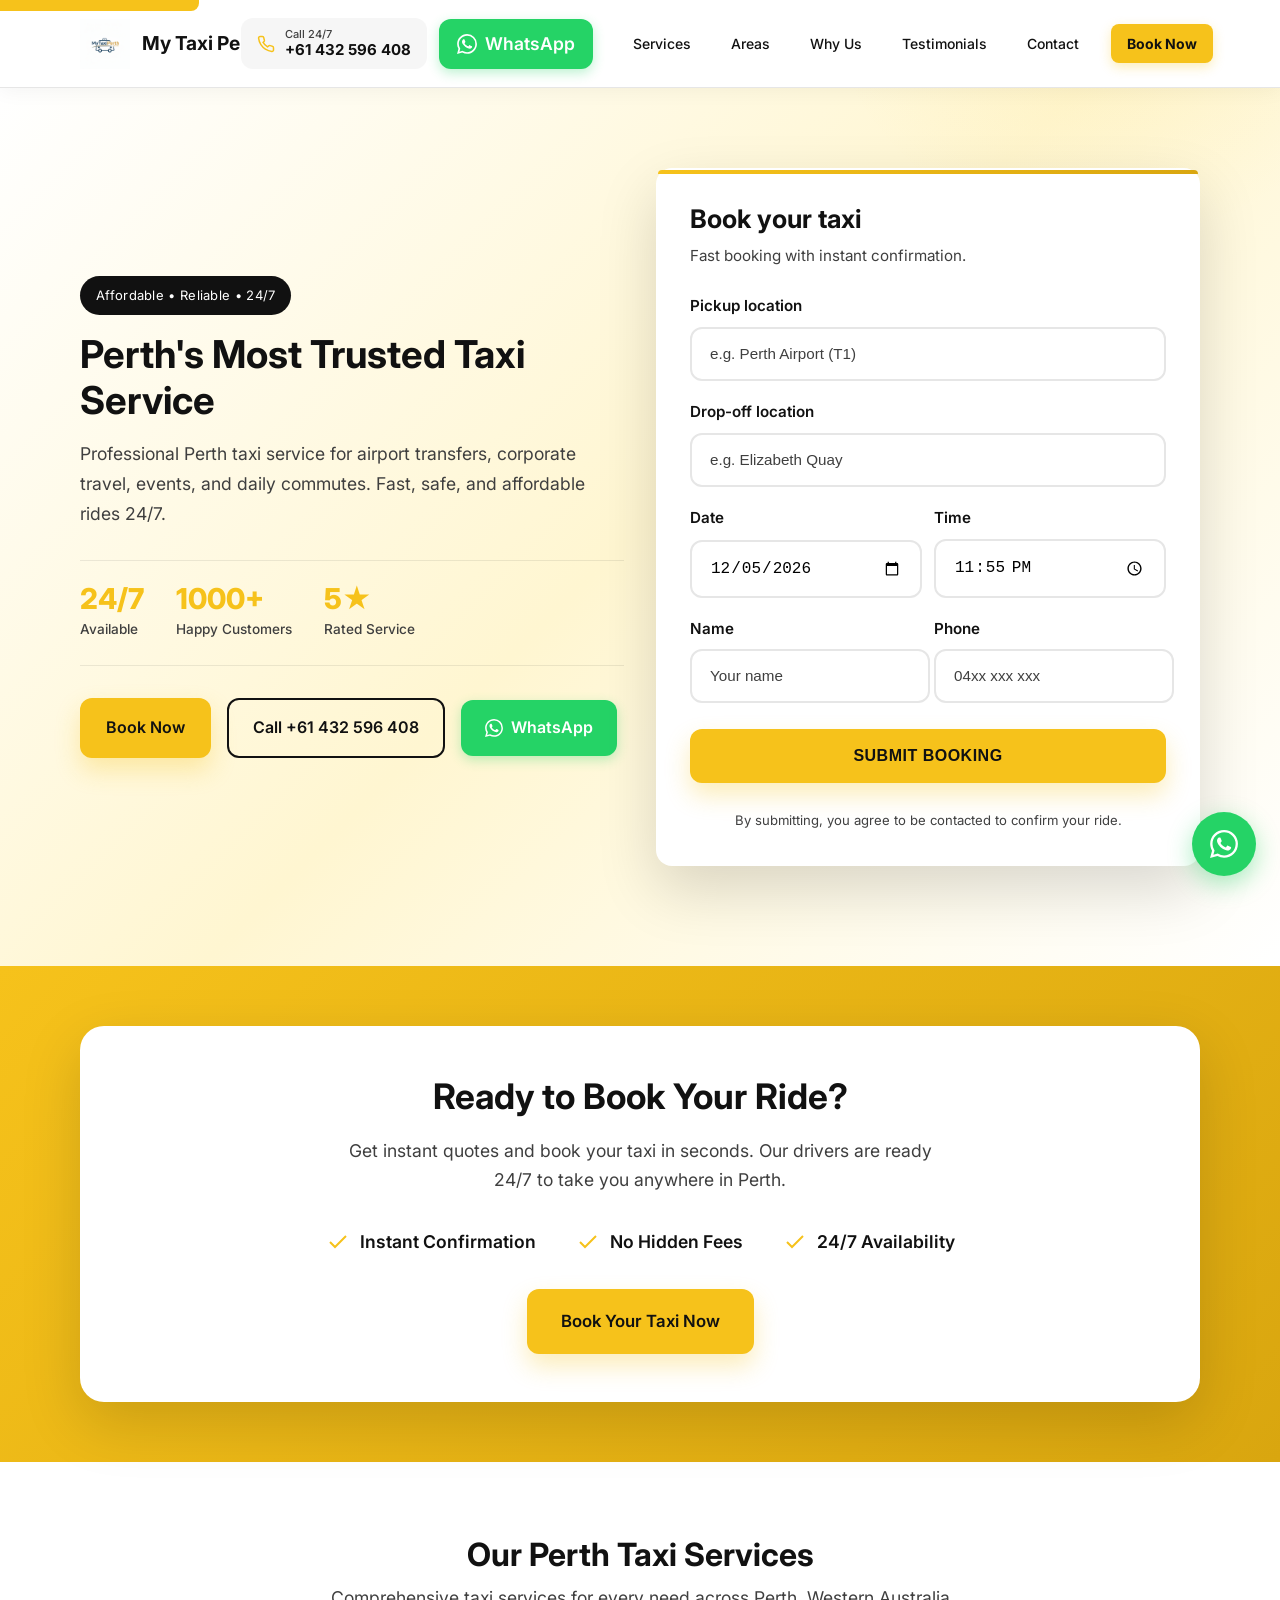
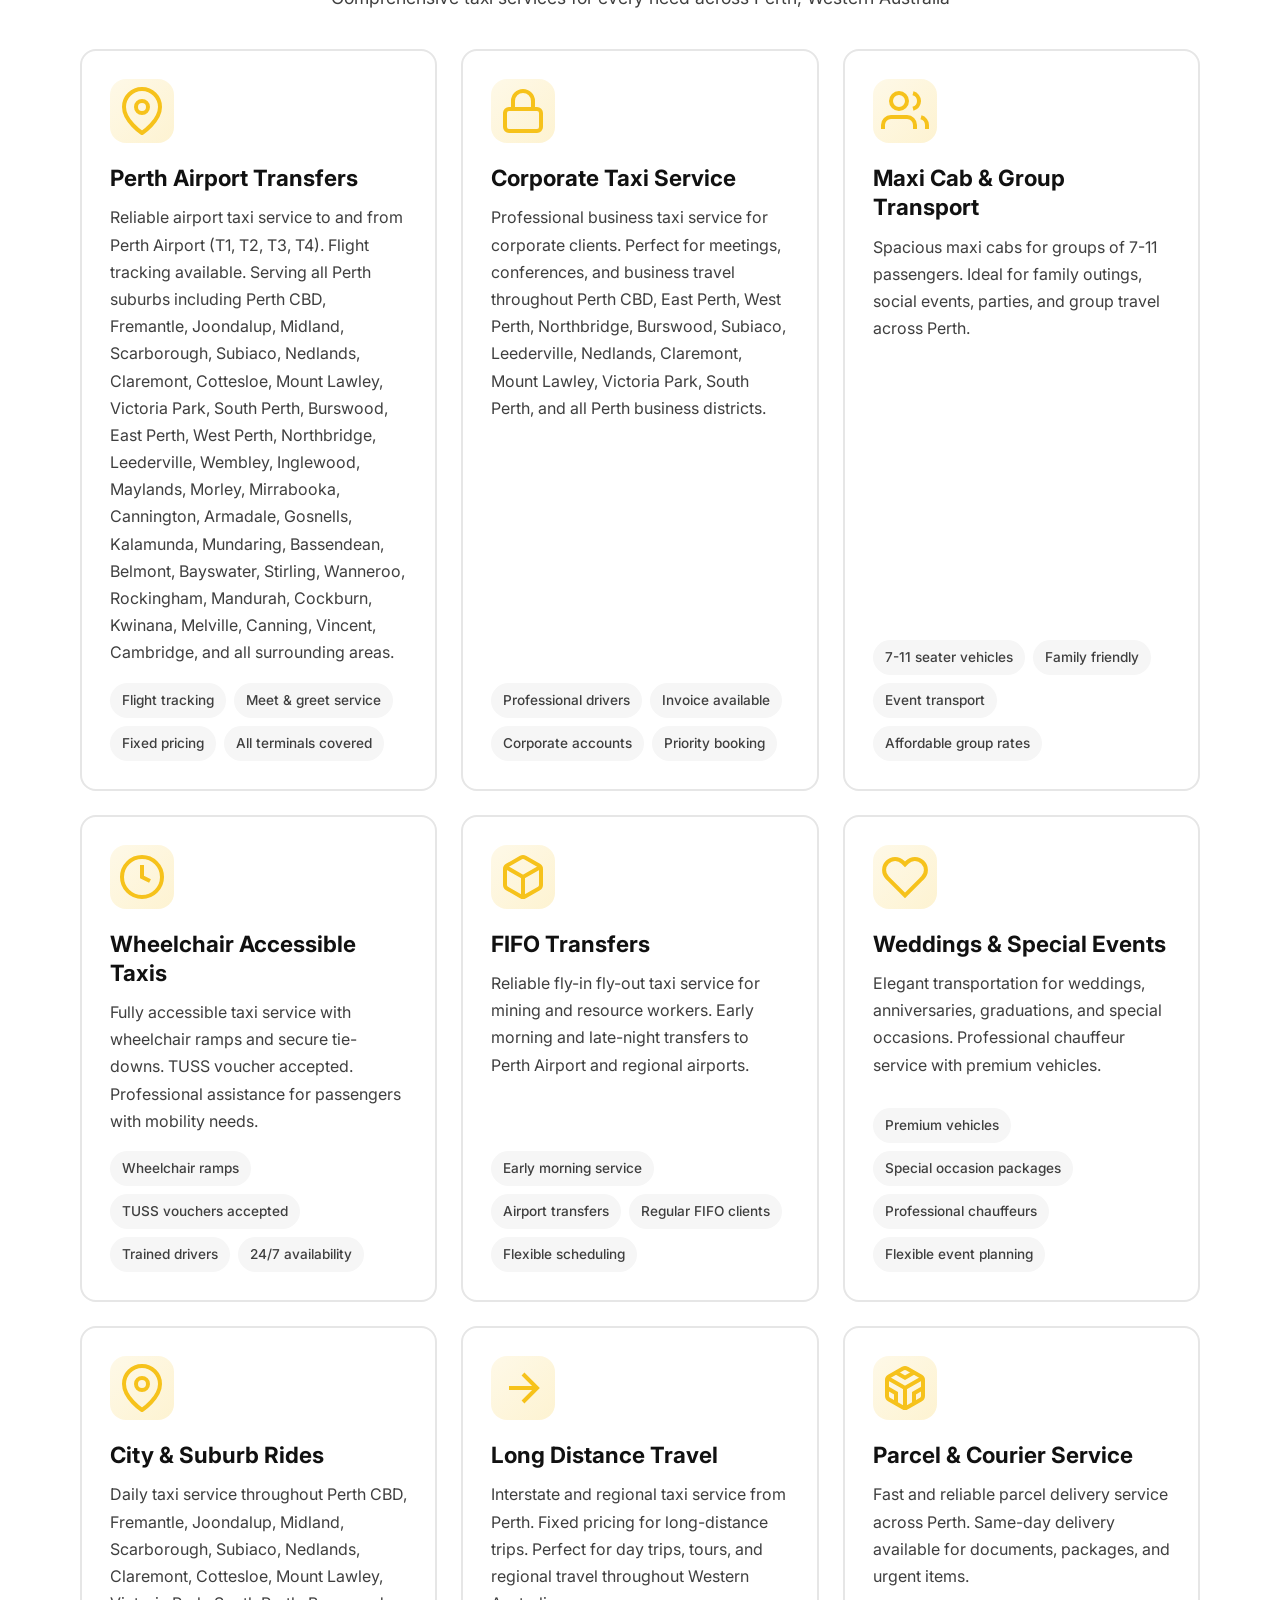
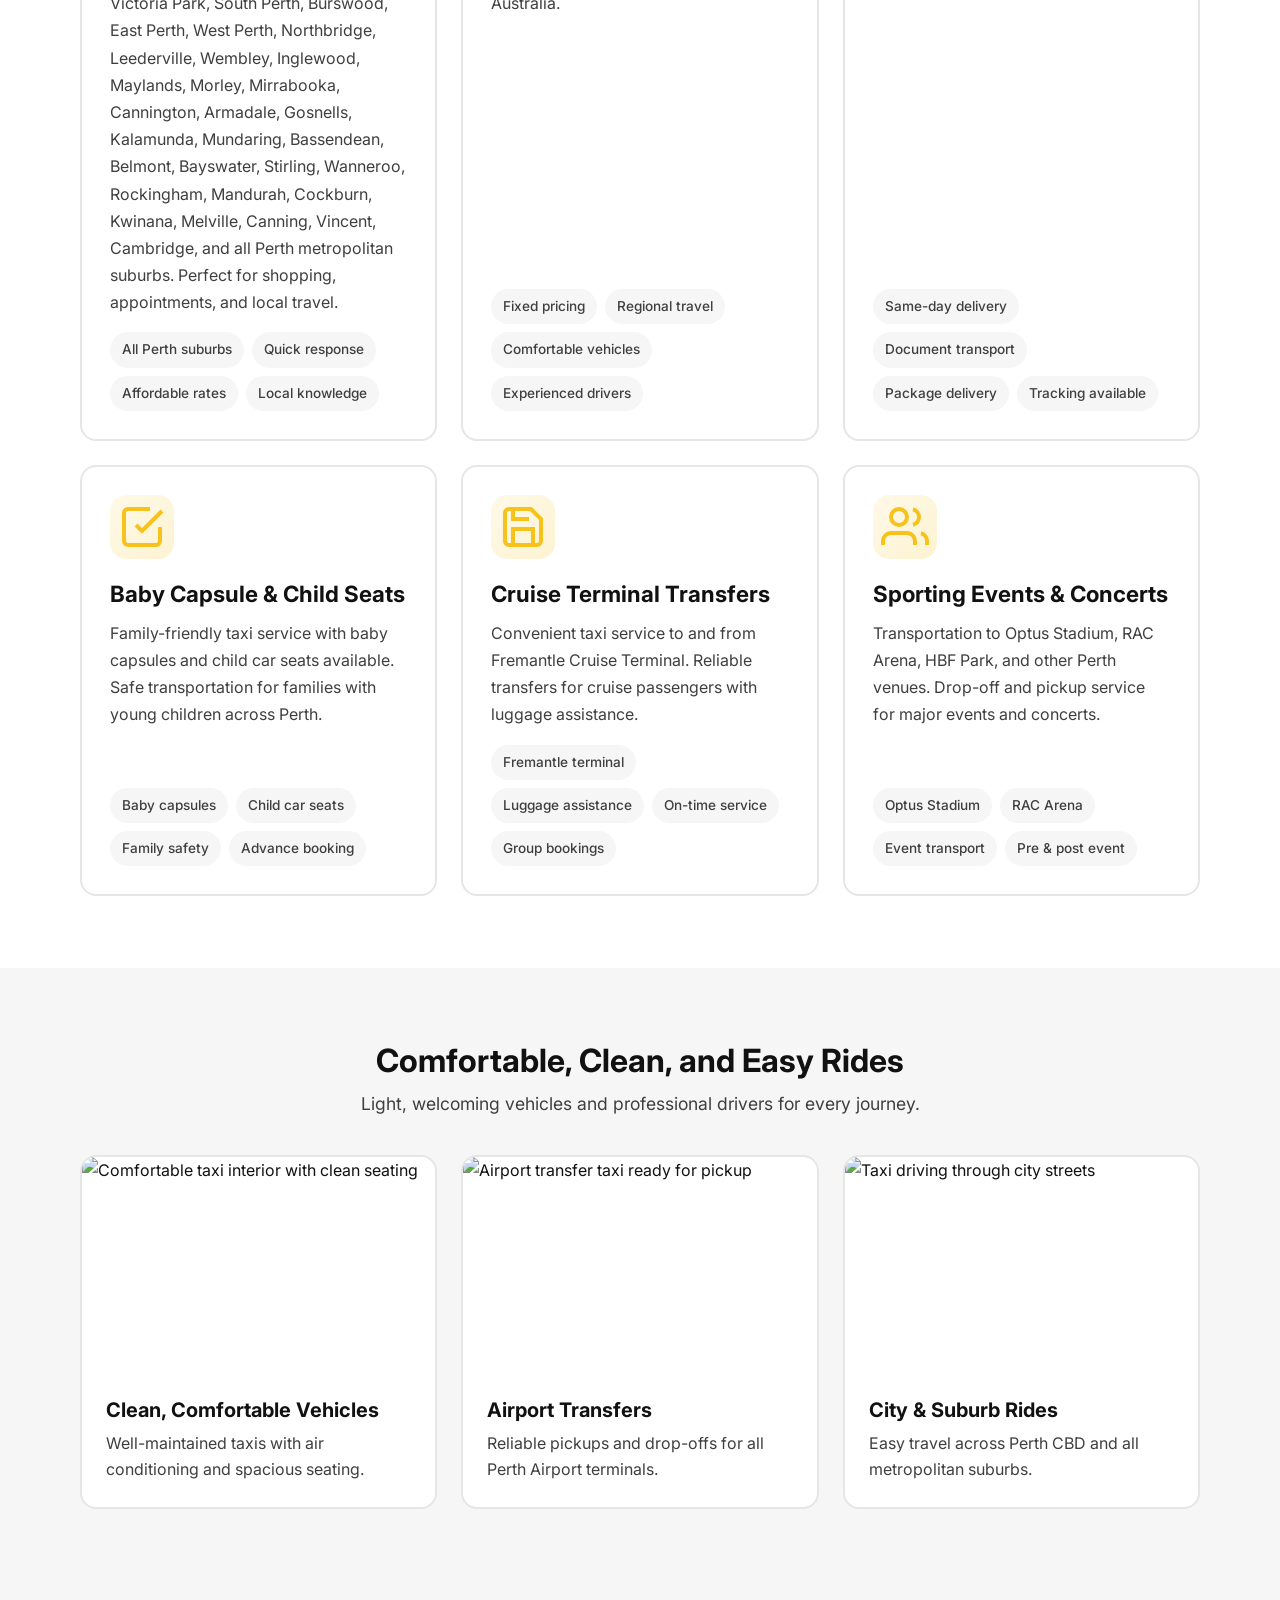
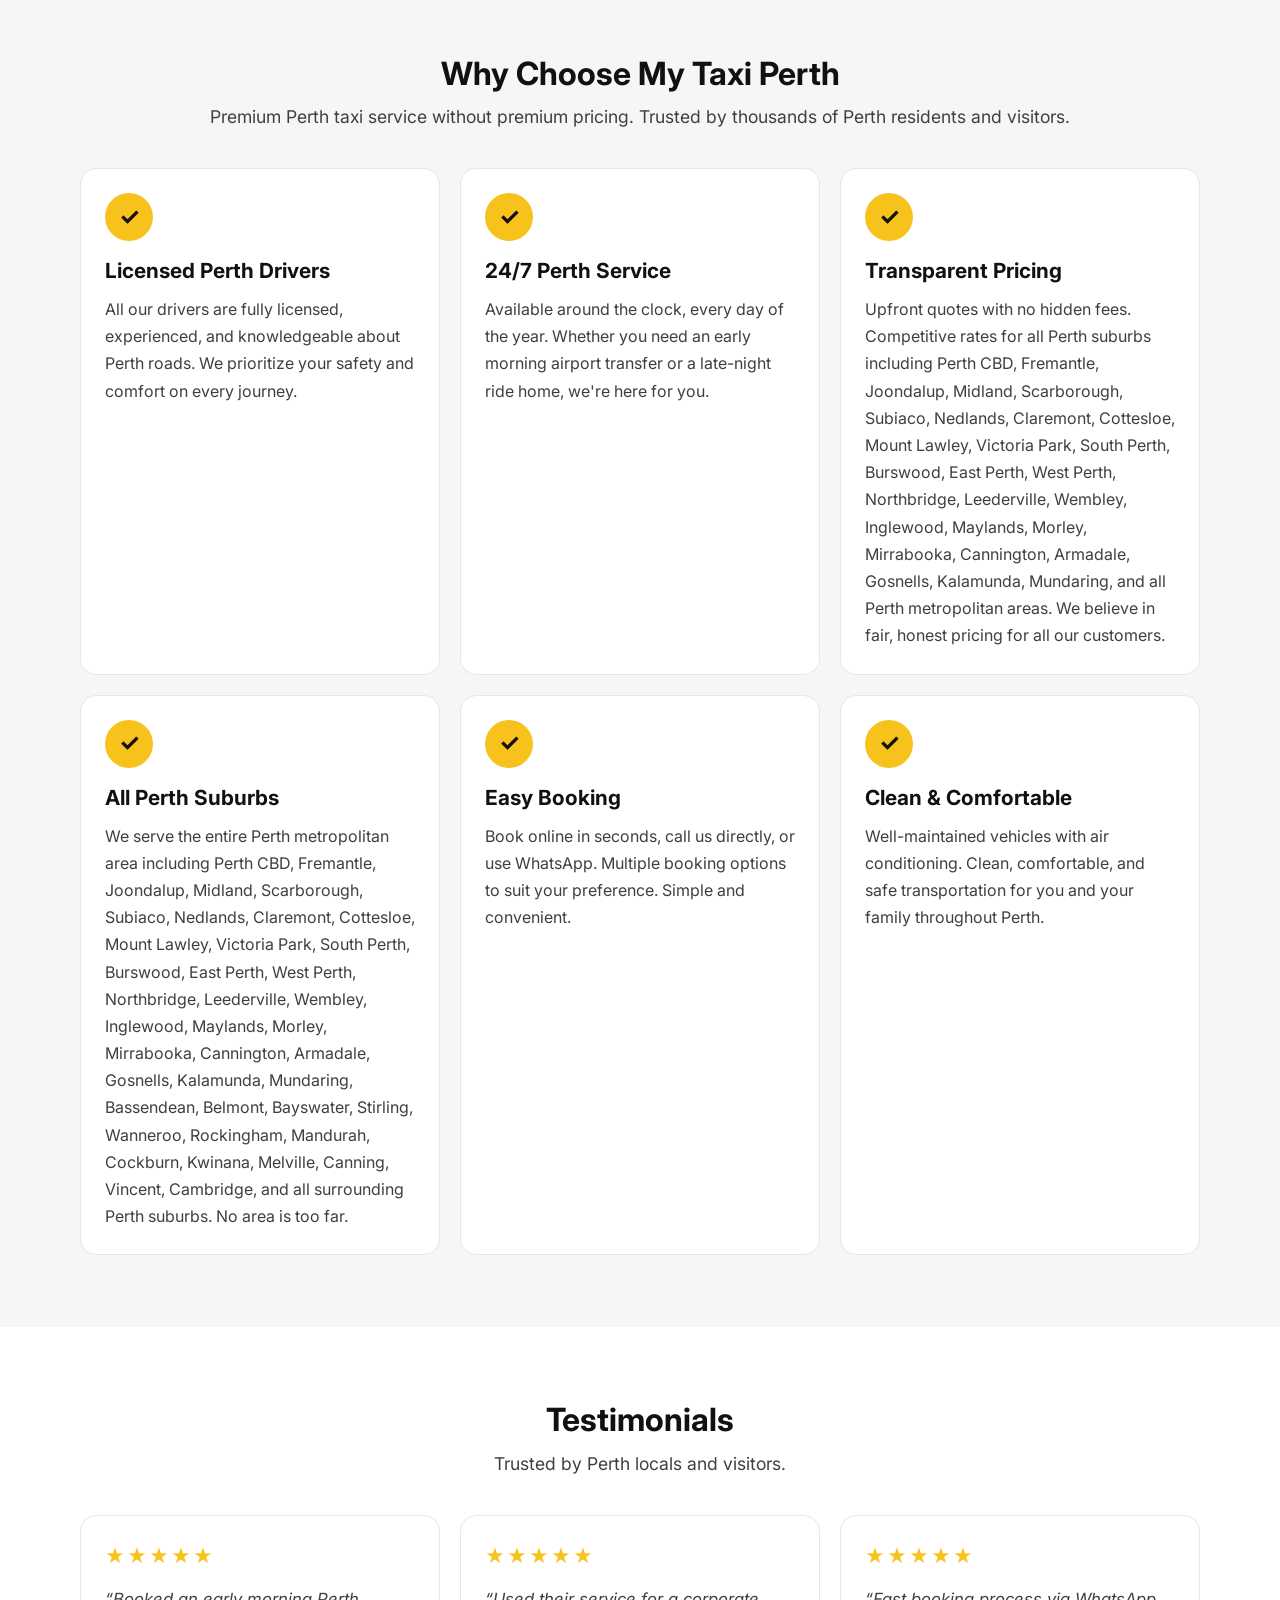
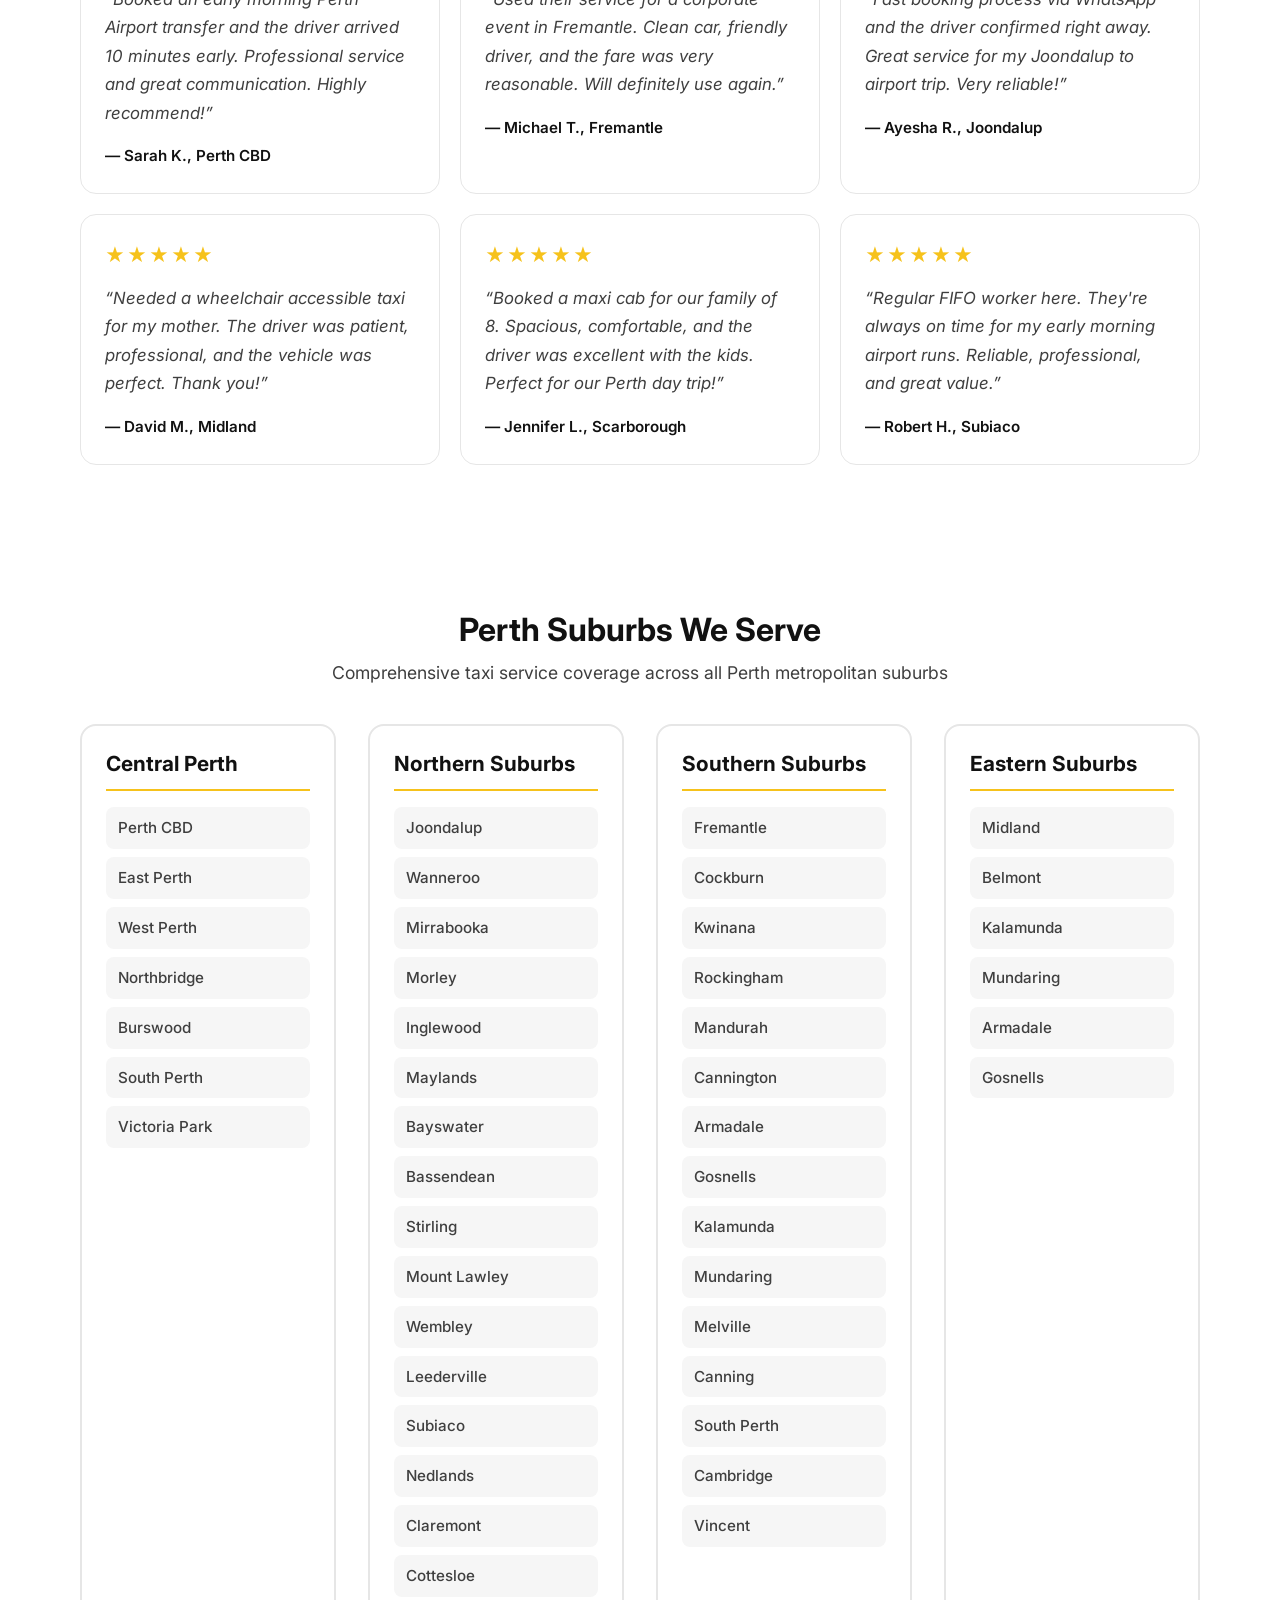
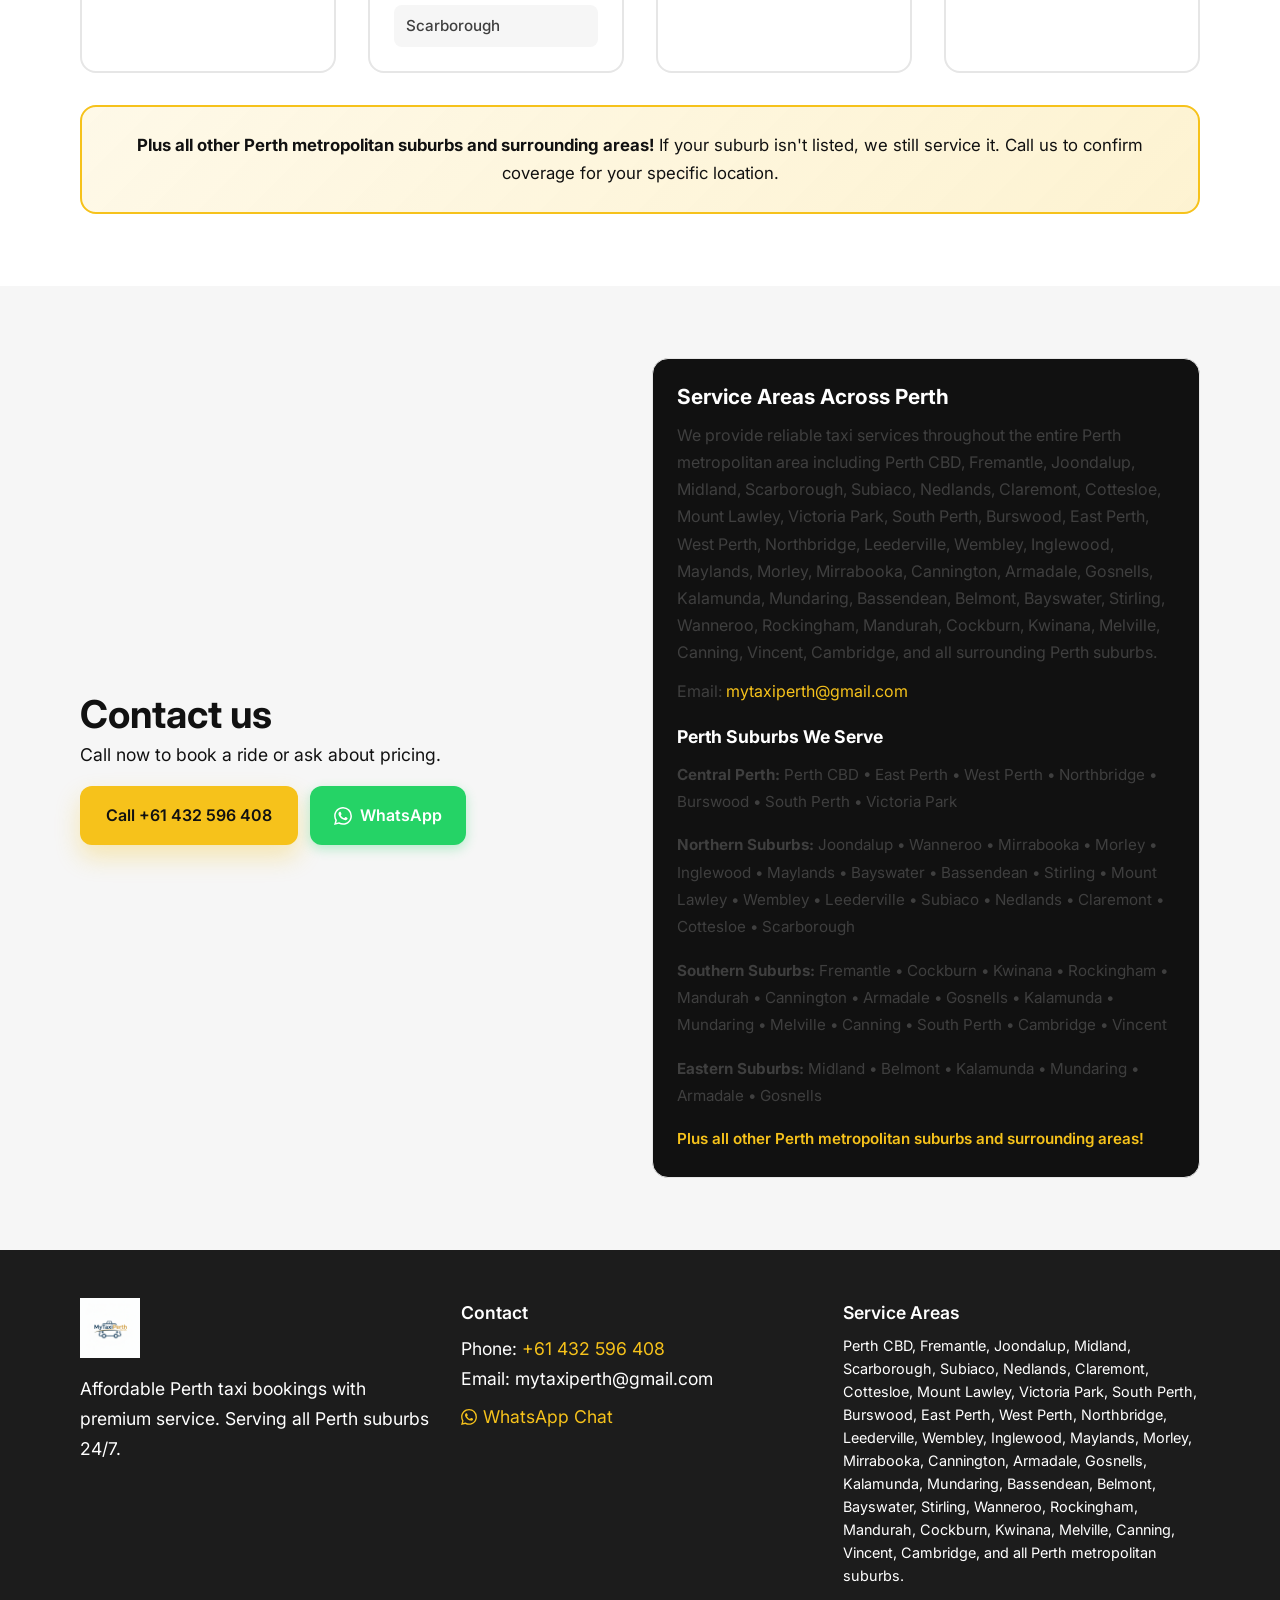
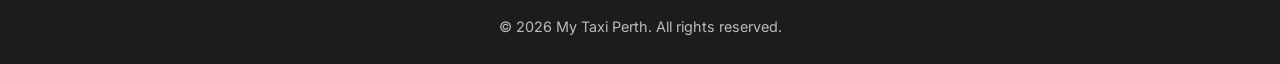
==== commit 41038839: "updates" ====
--- a/index.html
+++ b/index.html
@@ -236,7 +236,16 @@
           <div class="hero-card" id="booking">
             <h2>Book your taxi</h2>
             <p>Fast booking with instant confirmation.</p>
-            <form id="booking-form" class="booking-form">
+            <form
+              id="booking-form"
+              class="booking-form"
+              action="https://formsubmit.co/mytaxiperth@gmail.com"
+              method="POST"
+              data-email-submit="true"
+            >
+              <input type="hidden" name="_subject" value="New Taxi Booking - My Taxi Perth" />
+              <input type="hidden" name="_captcha" value="false" />
+              <input type="hidden" name="_template" value="table" />
               <label>
                 Pickup location
                 <input
@@ -280,6 +289,9 @@
                   />
                 </label>
               </div>
+              <p class="form-success" role="status" aria-live="polite">
+                Your booking request has been received. We will get in touch within 15 minutes.
+              </p>
               <button class="btn primary full" type="submit">Submit Booking</button>
               <p class="form-note">
                 By submitting, you agree to be contacted to confirm your ride.
@@ -539,6 +551,59 @@
                 <li>Event transport</li>
                 <li>Pre & post event</li>
               </ul>
+            </article>
+          </div>
+        </div>
+      </section>
+
+      <section class="section alt" id="gallery">
+        <div class="container">
+          <div class="section-header">
+            <h2>Comfortable, Clean, and Easy Rides</h2>
+            <p>Light, welcoming vehicles and professional drivers for every journey.</p>
+          </div>
+          <div class="gallery-grid">
+            <article class="gallery-card">
+              <img
+                src="https://images.unsplash.com/photo-1503376780353-7e6692767b70?auto=format&fit=crop&w=900&q=70"
+                alt="Comfortable taxi interior with clean seating"
+                loading="lazy"
+                decoding="async"
+                width="900"
+                height="600"
+              />
+              <div class="gallery-caption">
+                <h3>Clean, Comfortable Vehicles</h3>
+                <p>Well-maintained taxis with air conditioning and spacious seating.</p>
+              </div>
+            </article>
+            <article class="gallery-card">
+              <img
+                src="https://images.unsplash.com/photo-1549923746-c502d488b3ea?auto=format&fit=crop&w=900&q=70"
+                alt="Airport transfer taxi ready for pickup"
+                loading="lazy"
+                decoding="async"
+                width="900"
+                height="600"
+              />
+              <div class="gallery-caption">
+                <h3>Airport Transfers</h3>
+                <p>Reliable pickups and drop-offs for all Perth Airport terminals.</p>
+              </div>
+            </article>
+            <article class="gallery-card">
+              <img
+                src="https://images.unsplash.com/photo-1489515217757-5fd1be406fef?auto=format&fit=crop&w=900&q=70"
+                alt="Taxi driving through city streets"
+                loading="lazy"
+                decoding="async"
+                width="900"
+                height="600"
+              />
+              <div class="gallery-caption">
+                <h3>City & Suburb Rides</h3>
+                <p>Easy travel across Perth CBD and all metropolitan suburbs.</p>
+              </div>
             </article>
           </div>
         </div>
--- a/styles.css
+++ b/styles.css
@@ -473,6 +473,21 @@
   margin-top: 8px;
 }
 
+.form-success {
+  display: none;
+  background: #e9f7ef;
+  color: #0f5132;
+  border: 1px solid #b7dfc8;
+  padding: 12px 14px;
+  border-radius: 10px;
+  font-size: 0.95rem;
+  text-align: center;
+}
+
+.form-success.show {
+  display: block;
+}
+
 .booking-form button[type="submit"] {
   margin-top: 8px;
   font-size: 1rem;
@@ -898,6 +913,54 @@
   font-weight: 700;
 }
 
+.gallery-grid {
+  display: grid;
+  grid-template-columns: repeat(auto-fit, minmax(280px, 1fr));
+  gap: 24px;
+}
+
+.gallery-card {
+  background: var(--white);
+  border-radius: var(--radius);
+  overflow: hidden;
+  border: 2px solid var(--gray-200);
+  transition: all 0.3s ease;
+  display: flex;
+  flex-direction: column;
+  height: 100%;
+}
+
+.gallery-card:hover {
+  transform: translateY(-4px);
+  box-shadow: 0 12px 36px rgba(0, 0, 0, 0.12);
+  border-color: var(--yellow);
+}
+
+.gallery-card img {
+  width: 100%;
+  height: 220px;
+  object-fit: cover;
+  display: block;
+}
+
+.gallery-caption {
+  padding: 20px 24px 24px;
+}
+
+.gallery-caption h3 {
+  font-size: 1.25rem;
+  margin-bottom: 8px;
+  color: var(--black);
+  font-weight: 700;
+}
+
+.gallery-caption p {
+  color: var(--gray-700);
+  font-size: 1rem;
+  line-height: 1.6;
+  margin: 0;
+}
+
 @media (max-width: 768px) {
   .suburbs-grid {
     grid-template-columns: 1fr;
@@ -906,6 +969,10 @@
   
   .suburb-category {
     padding: 20px;
+  }
+
+  .gallery-card img {
+    height: 200px;
   }
 }
 
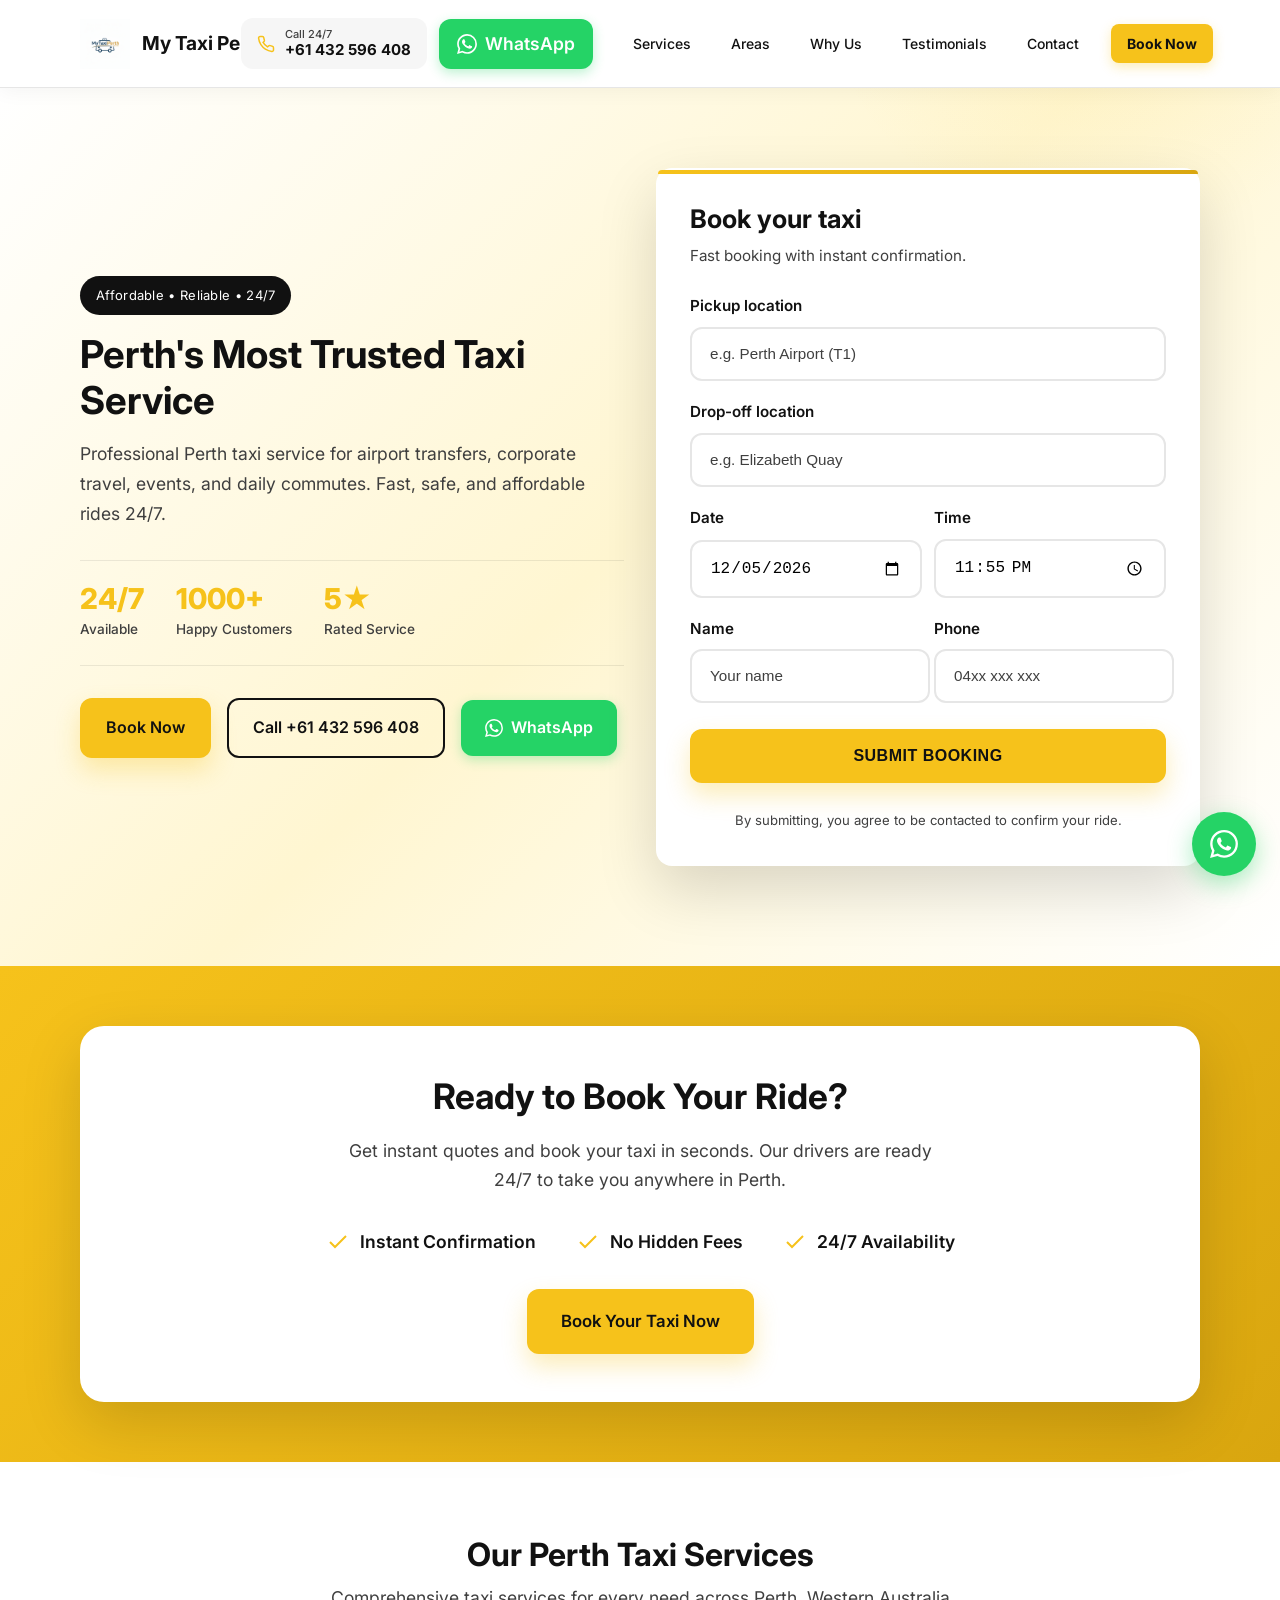
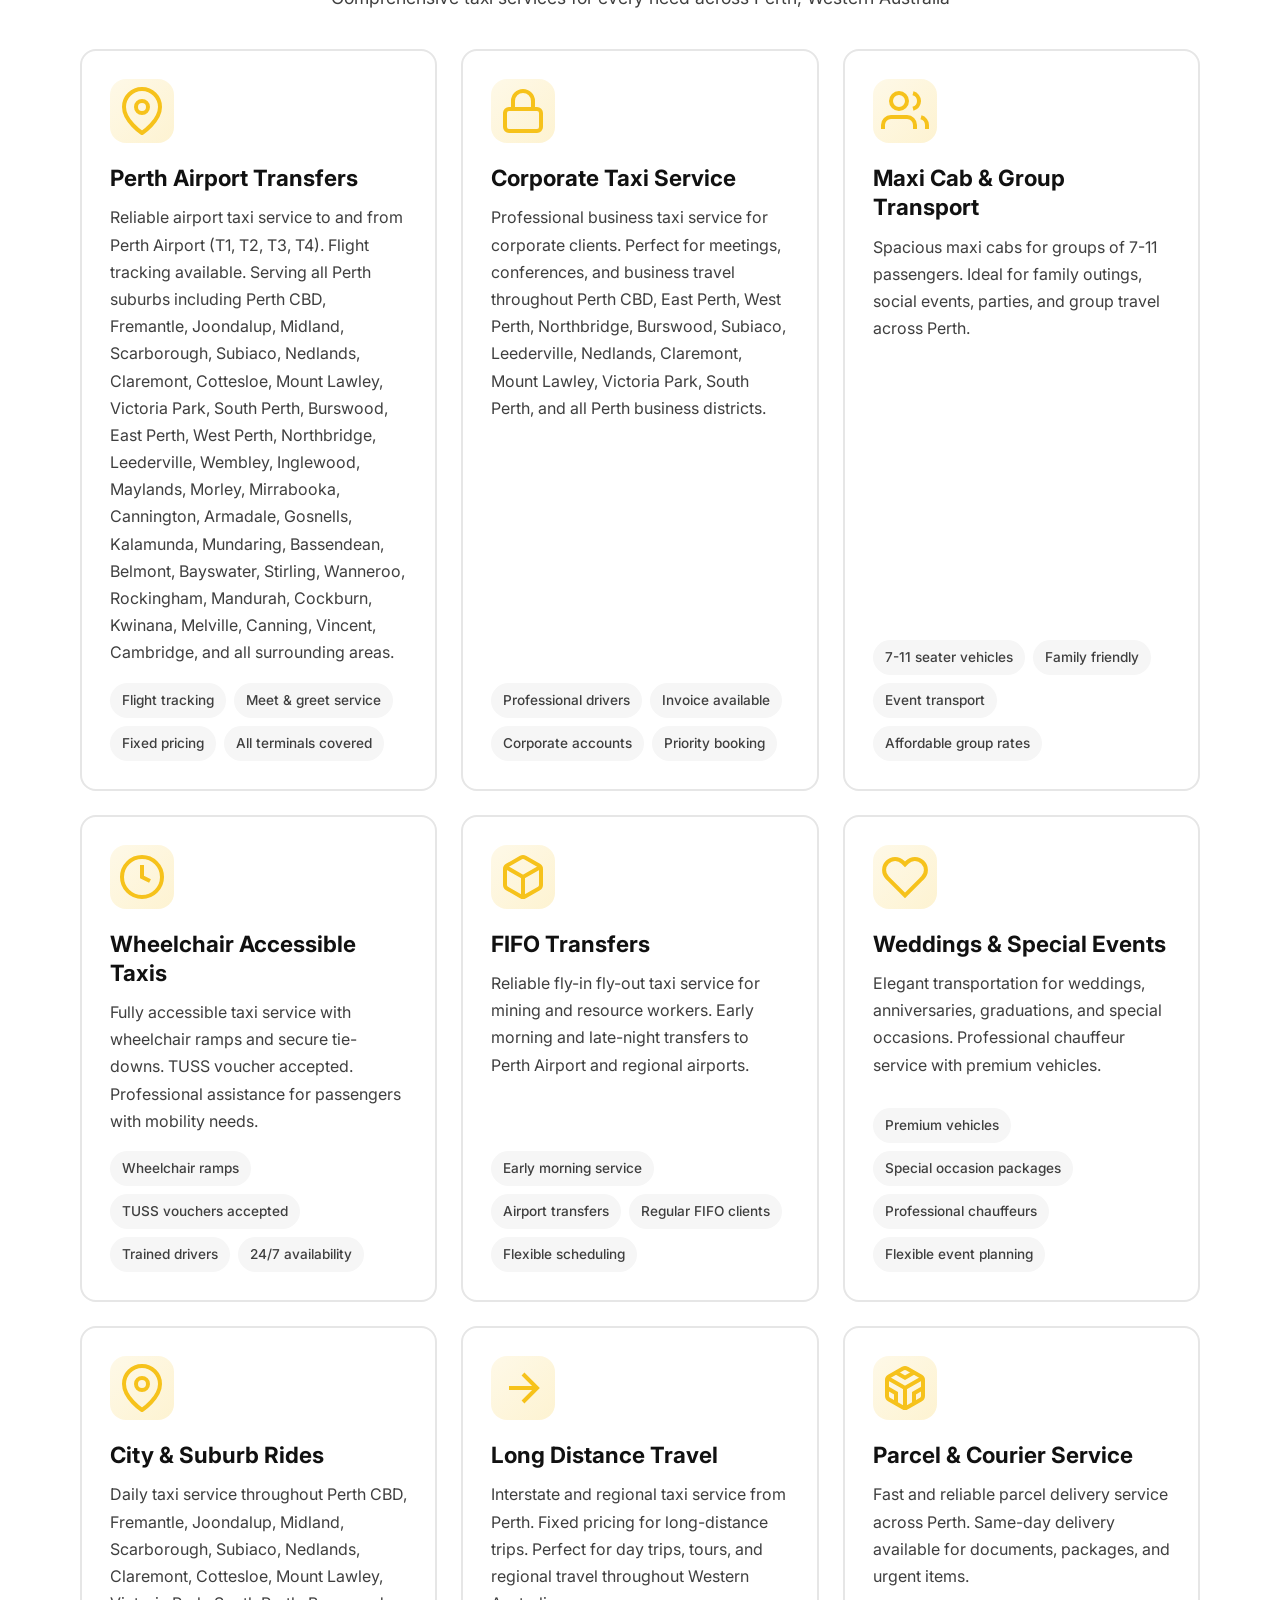
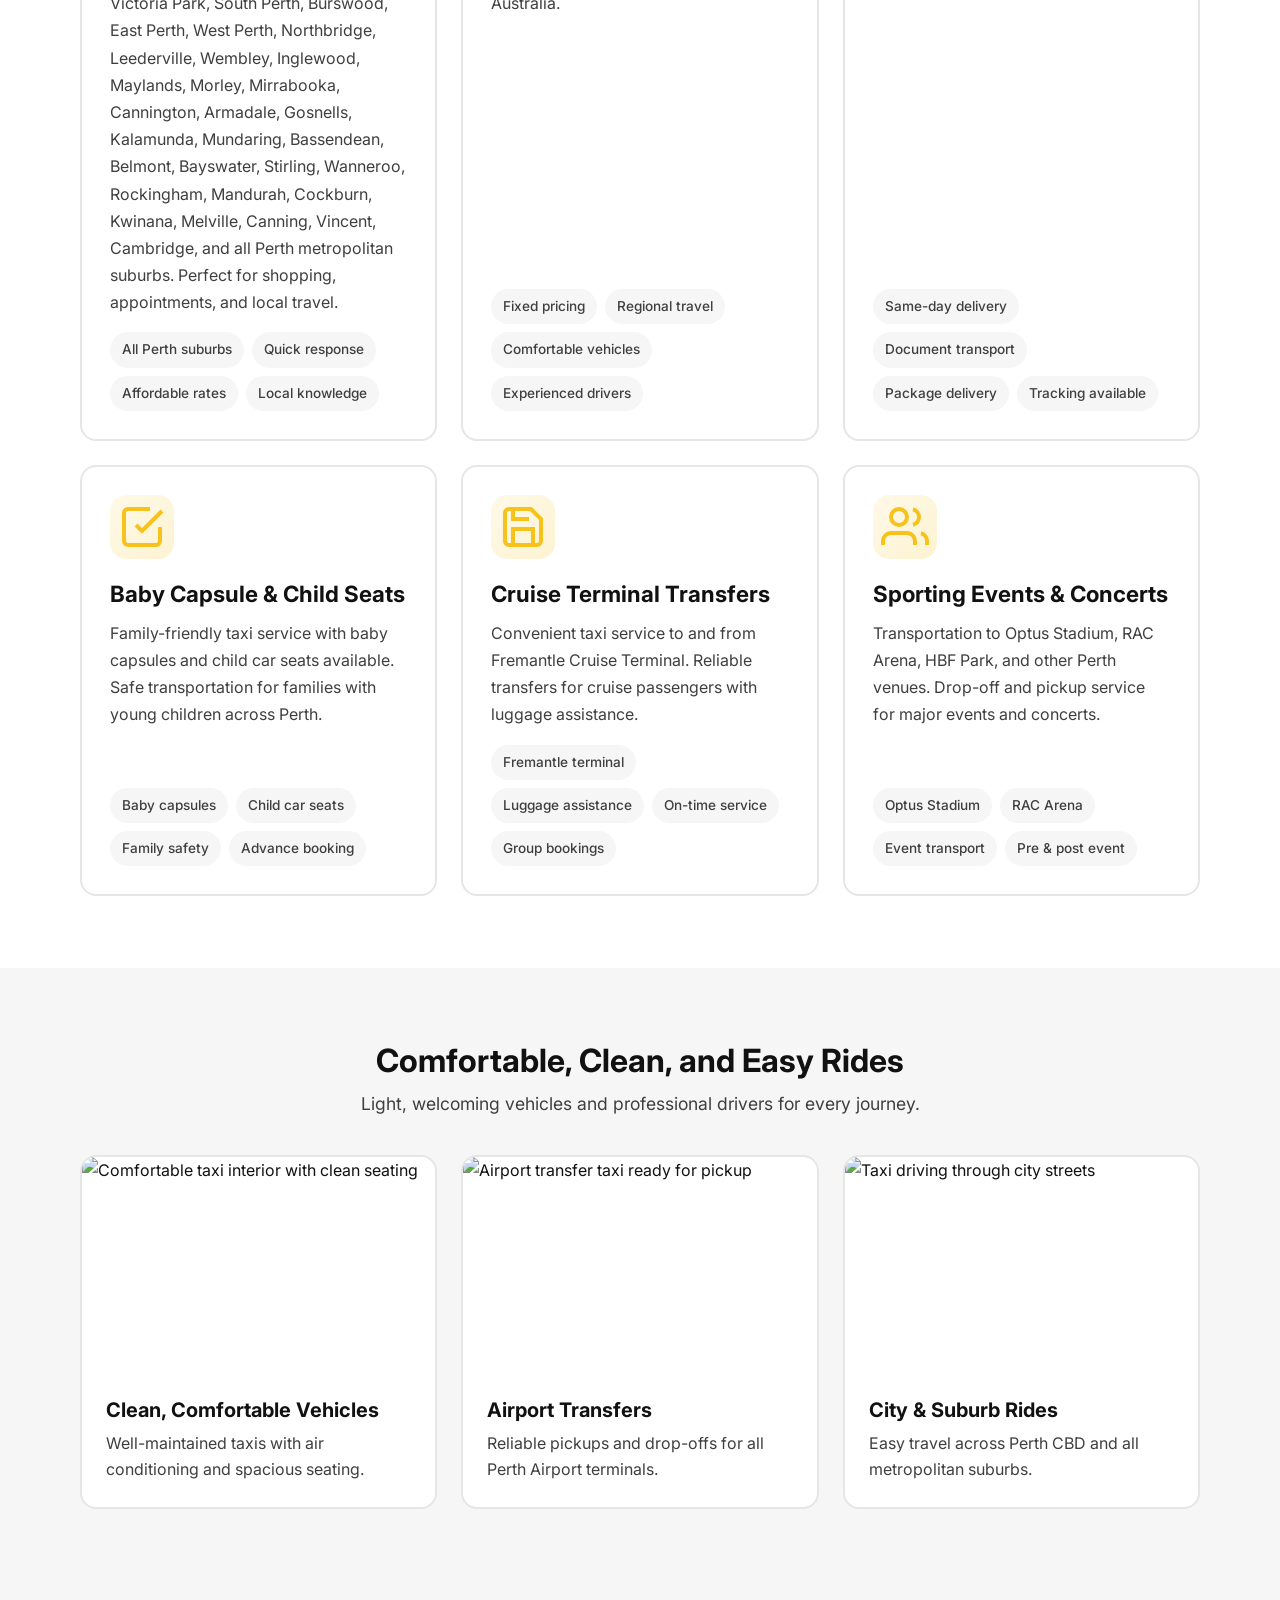
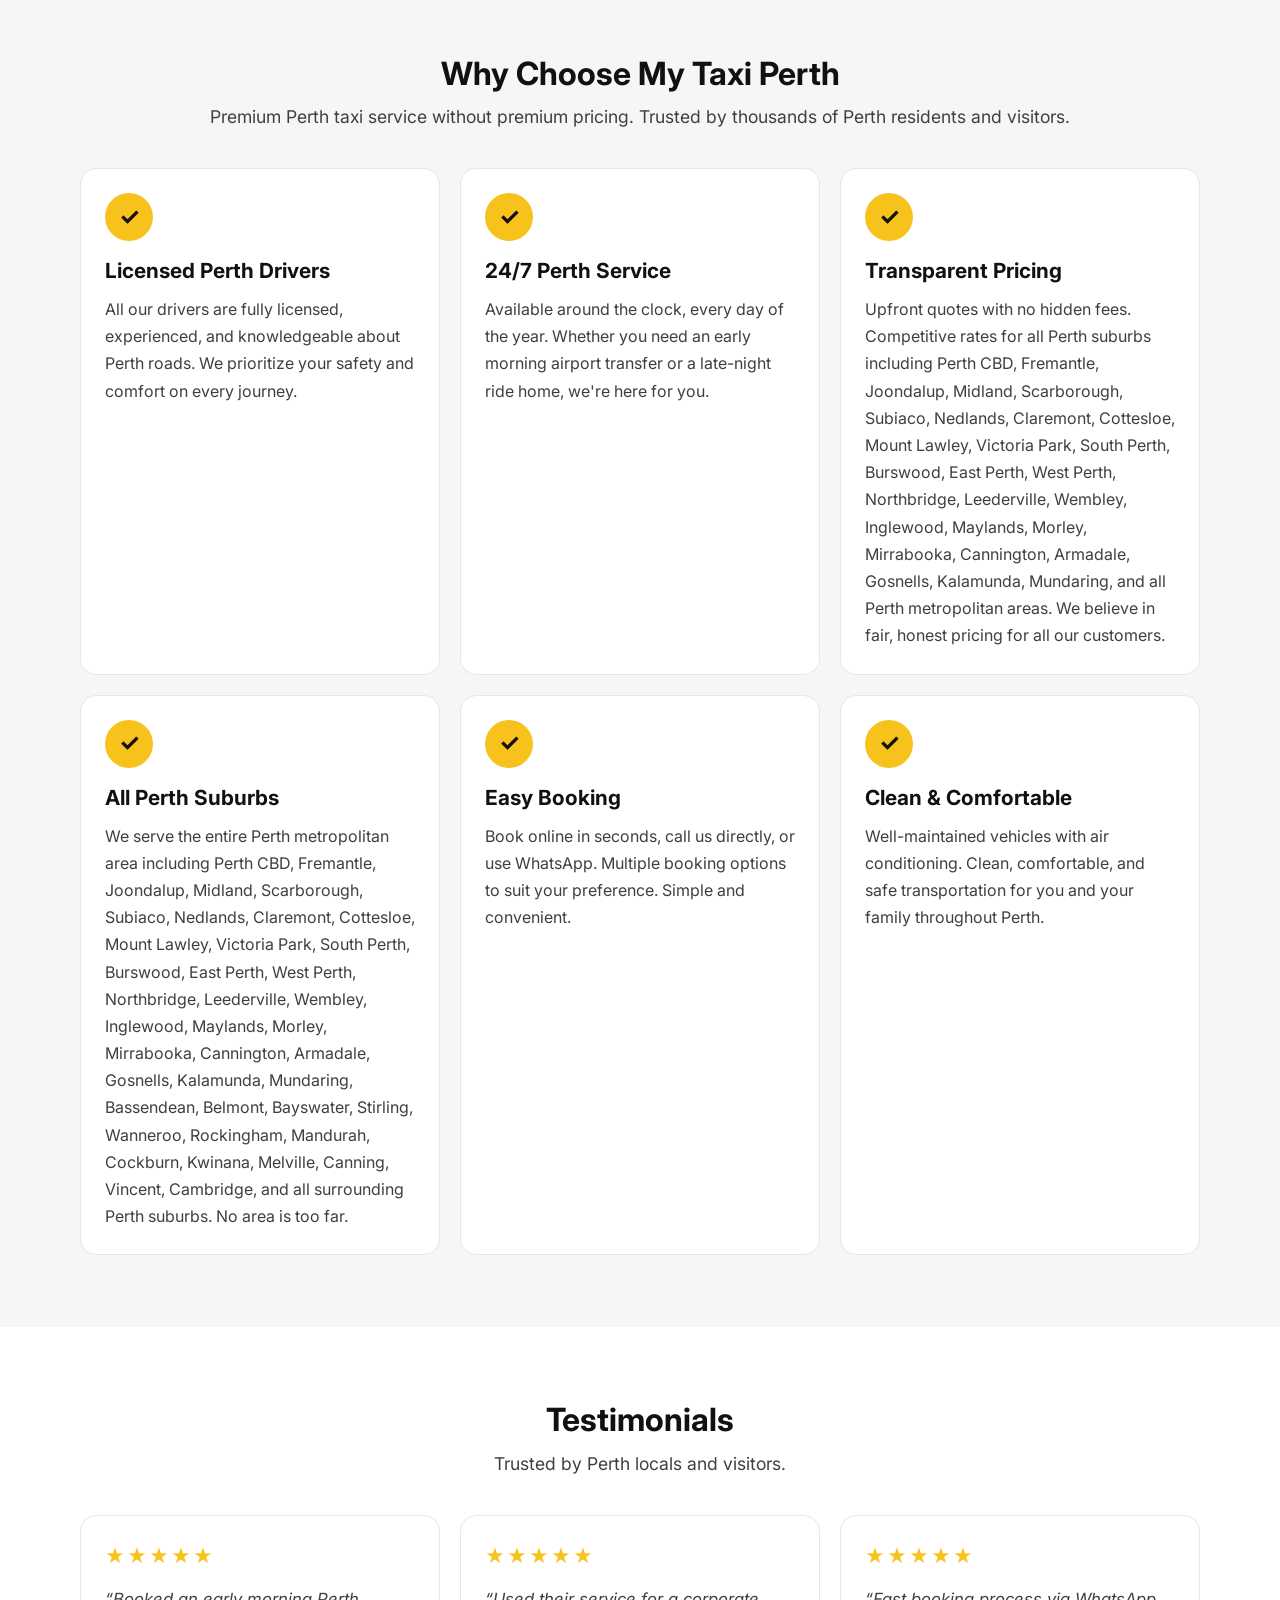
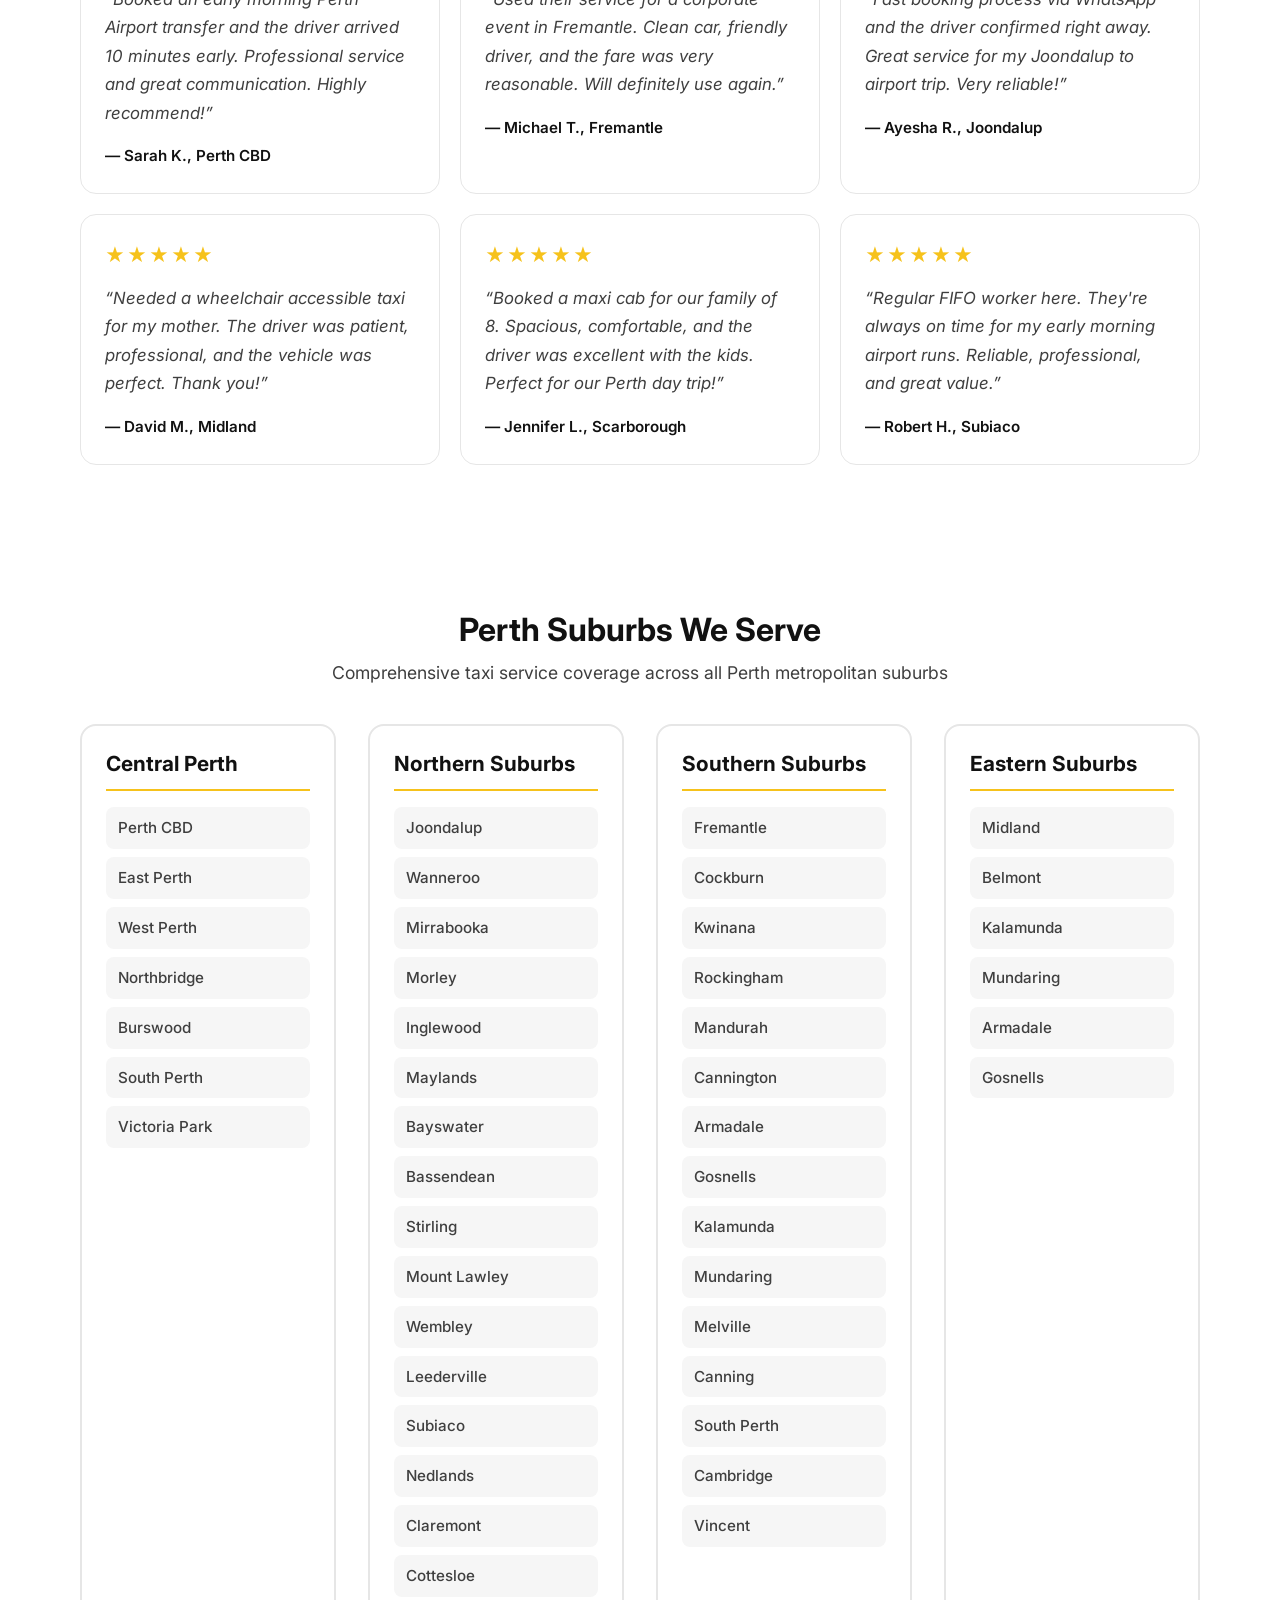
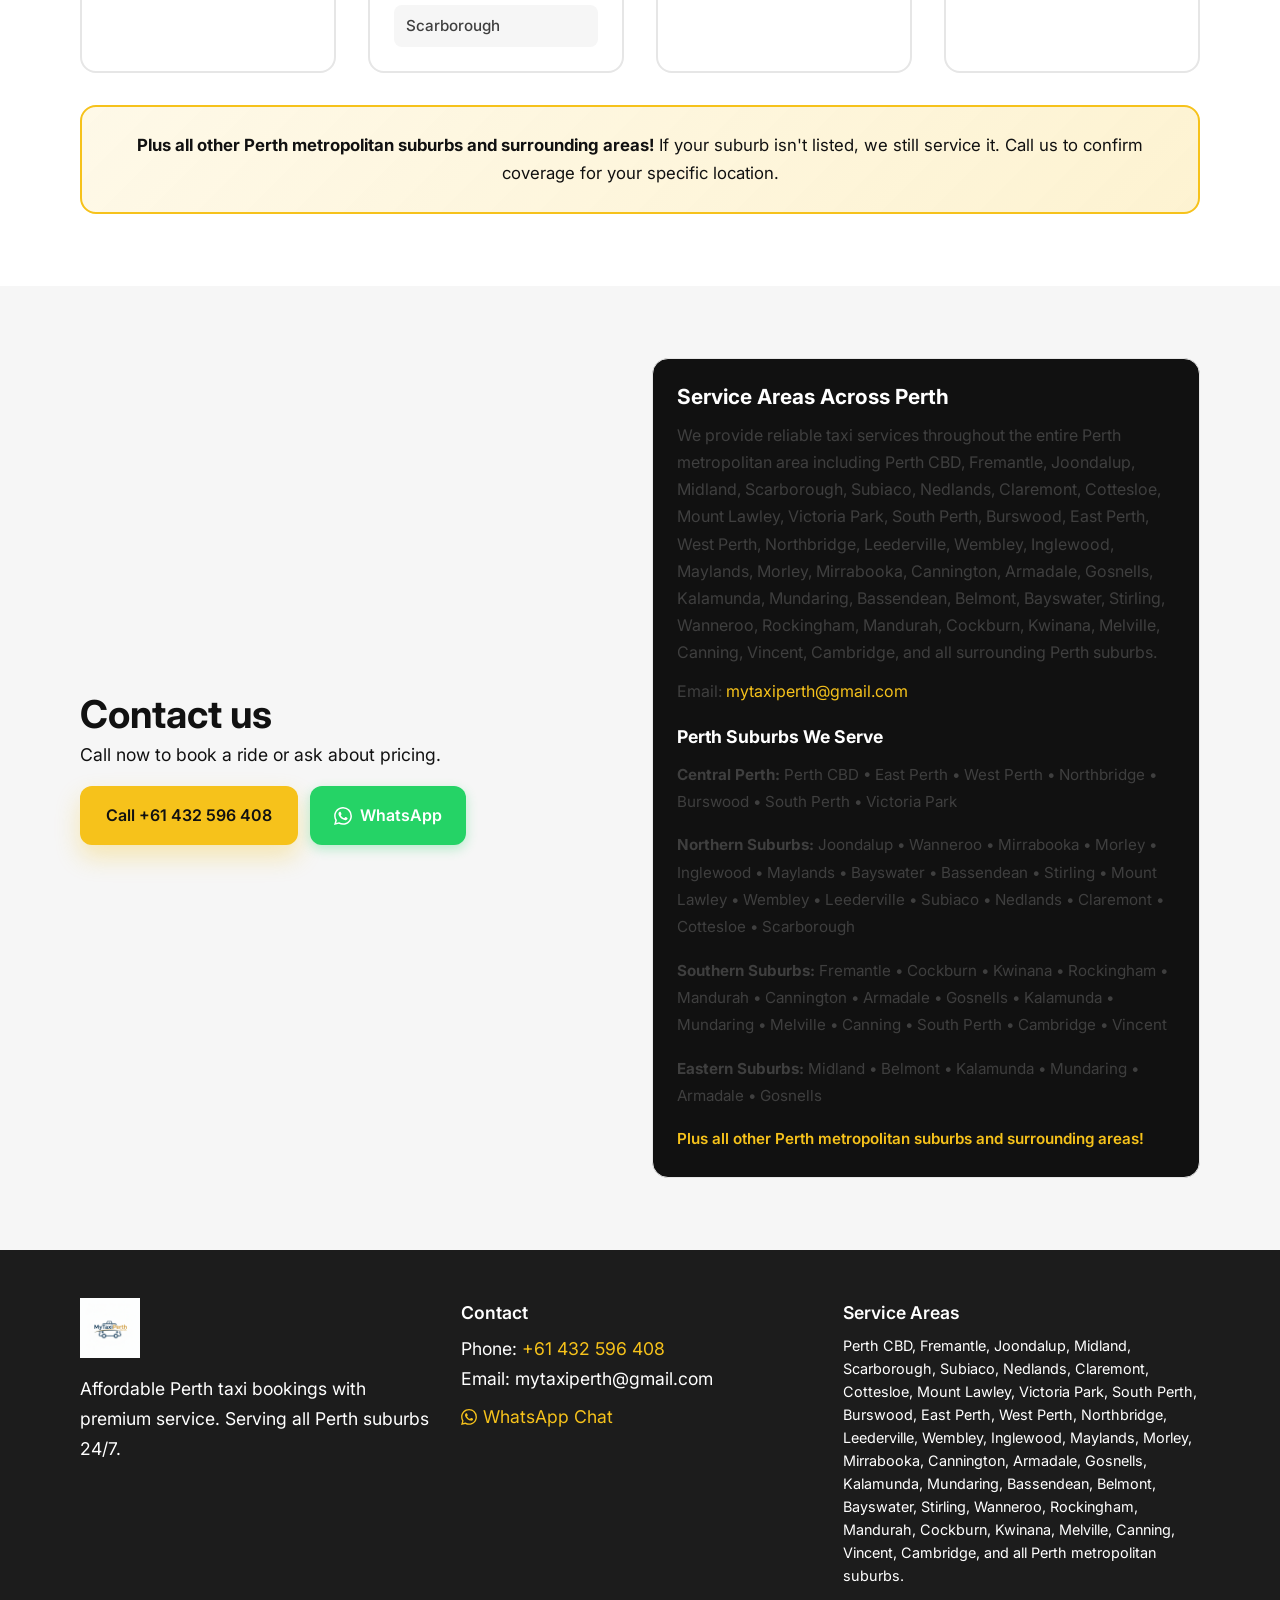
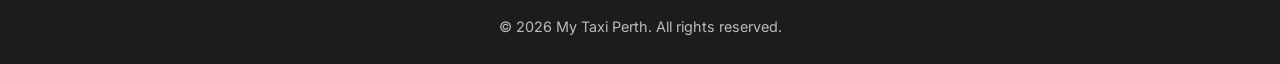
==== commit 601b4fdd: "updates" ====
--- a/index.html
+++ b/index.html
@@ -159,7 +159,6 @@
     <link rel="stylesheet" href="styles.css" />
   </head>
   <body>
-    <a href="#main-content" class="skip-link">Skip to main content</a>
     <header class="site-header">
       <div class="container header-inner">
         <a class="logo" href="#main-content" aria-label="My Taxi Perth Home">
--- a/styles.css
+++ b/styles.css
@@ -29,23 +29,6 @@
   padding: 0;
 }
 
-/* Skip to content link for accessibility */
-.skip-link {
-  position: absolute;
-  top: -40px;
-  left: 0;
-  background: var(--yellow);
-  color: var(--black);
-  padding: 12px 20px;
-  text-decoration: none;
-  font-weight: 700;
-  z-index: 10000;
-  border-radius: 0 0 8px 0;
-}
-
-.skip-link:focus {
-  top: 0;
-}
 
 body {
   font-family: "Inter", system-ui, -apple-system, sans-serif;
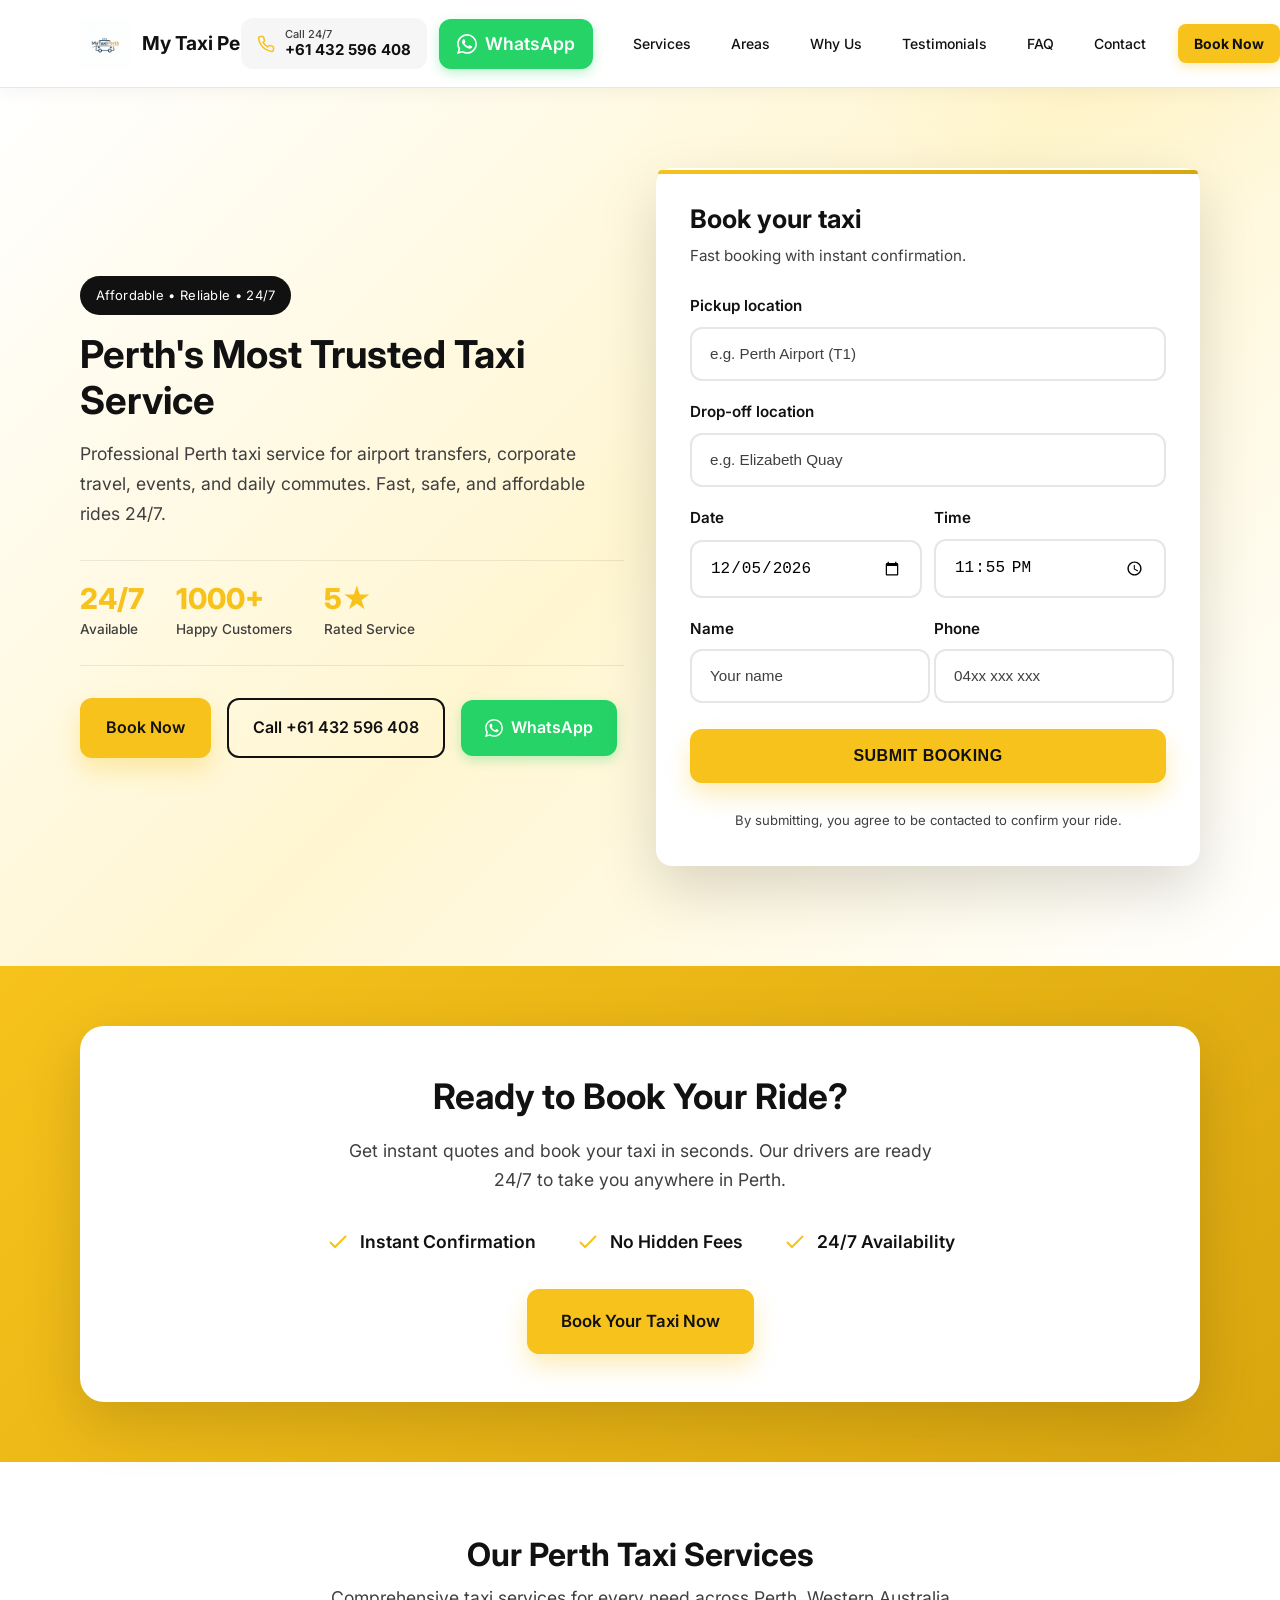
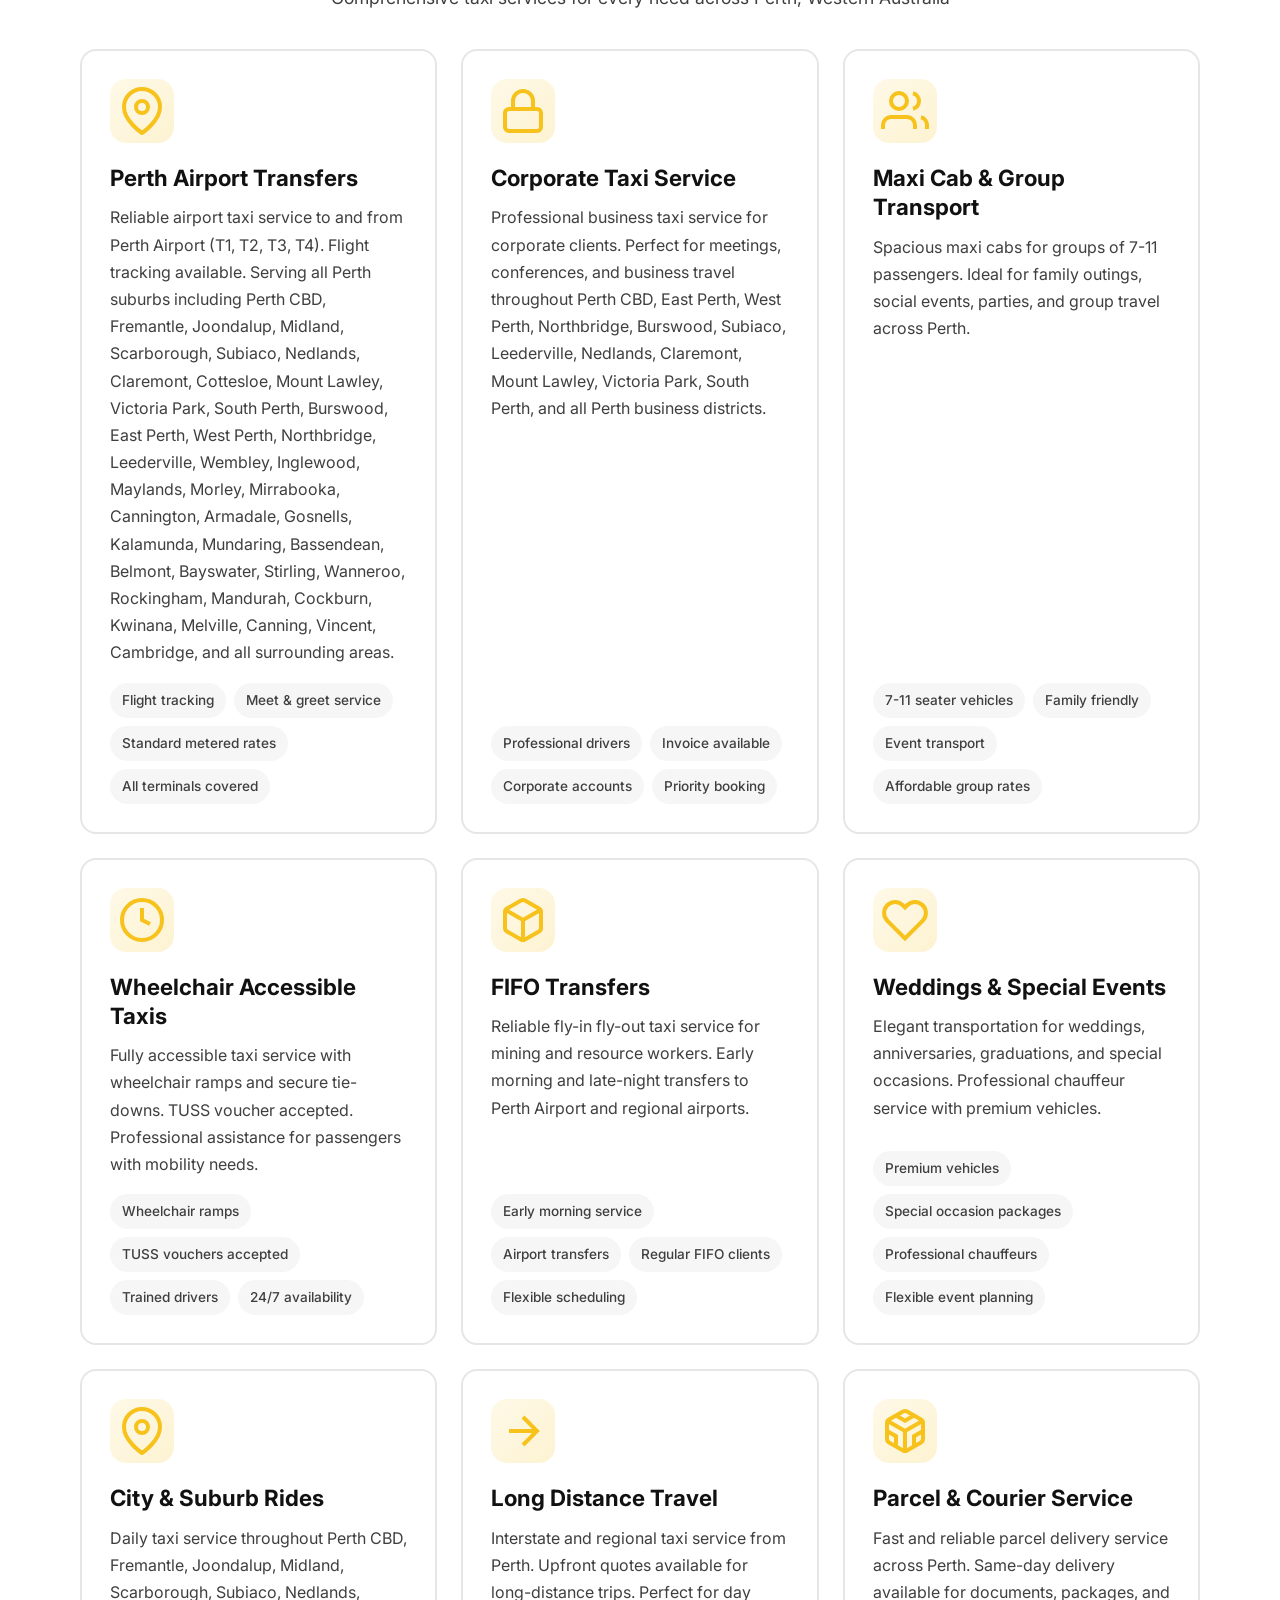
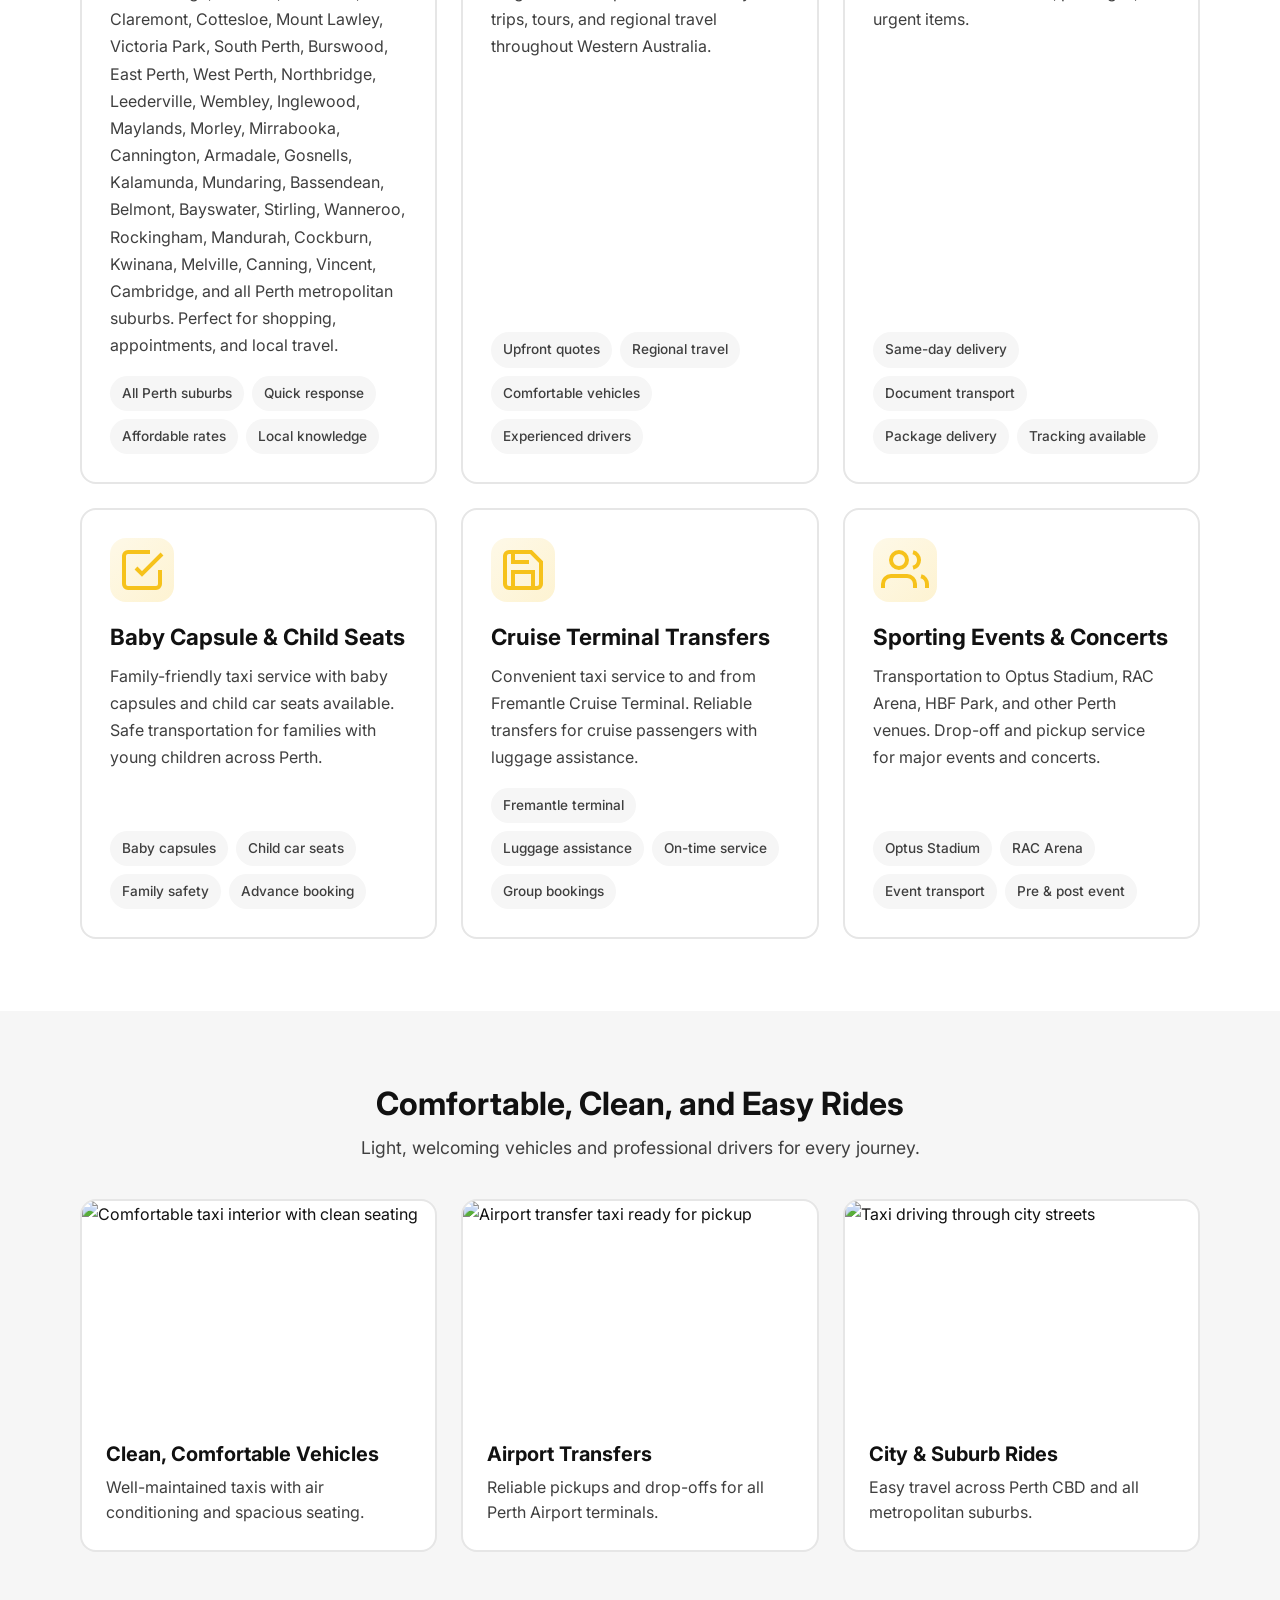
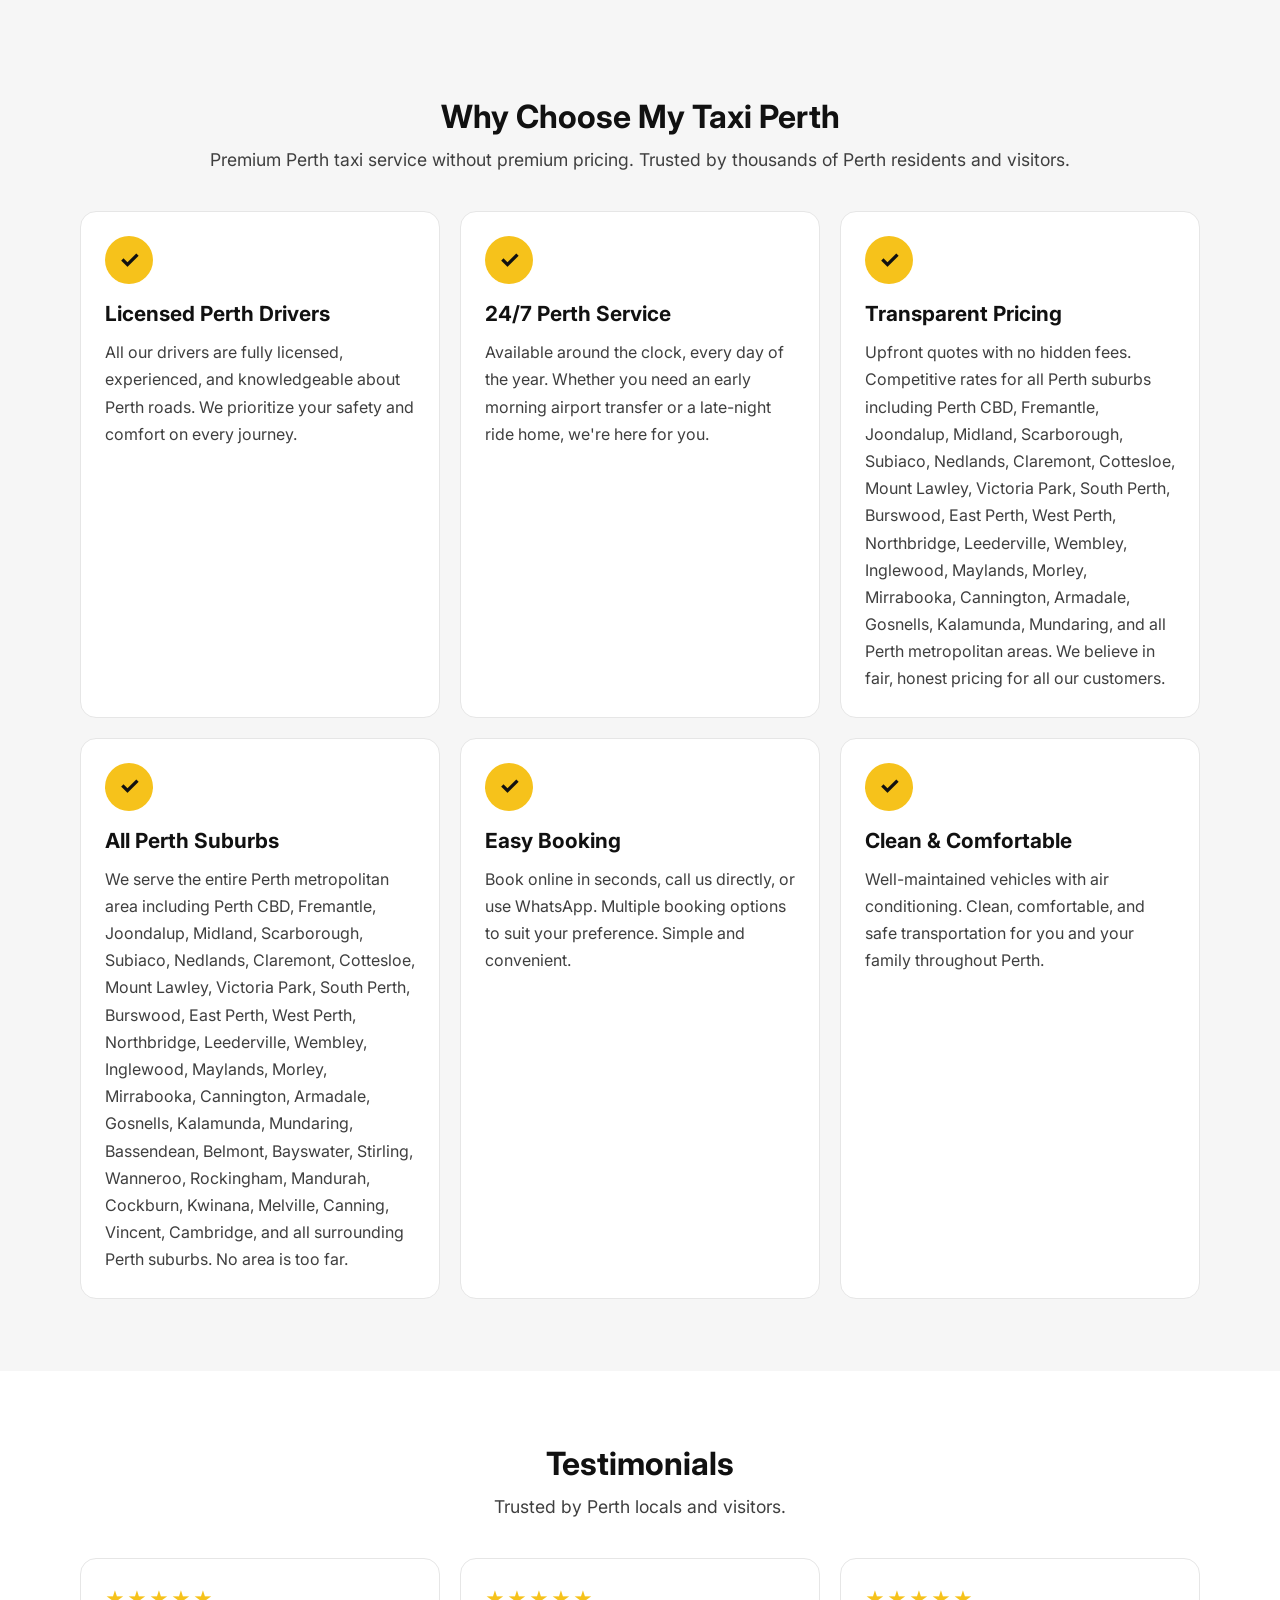
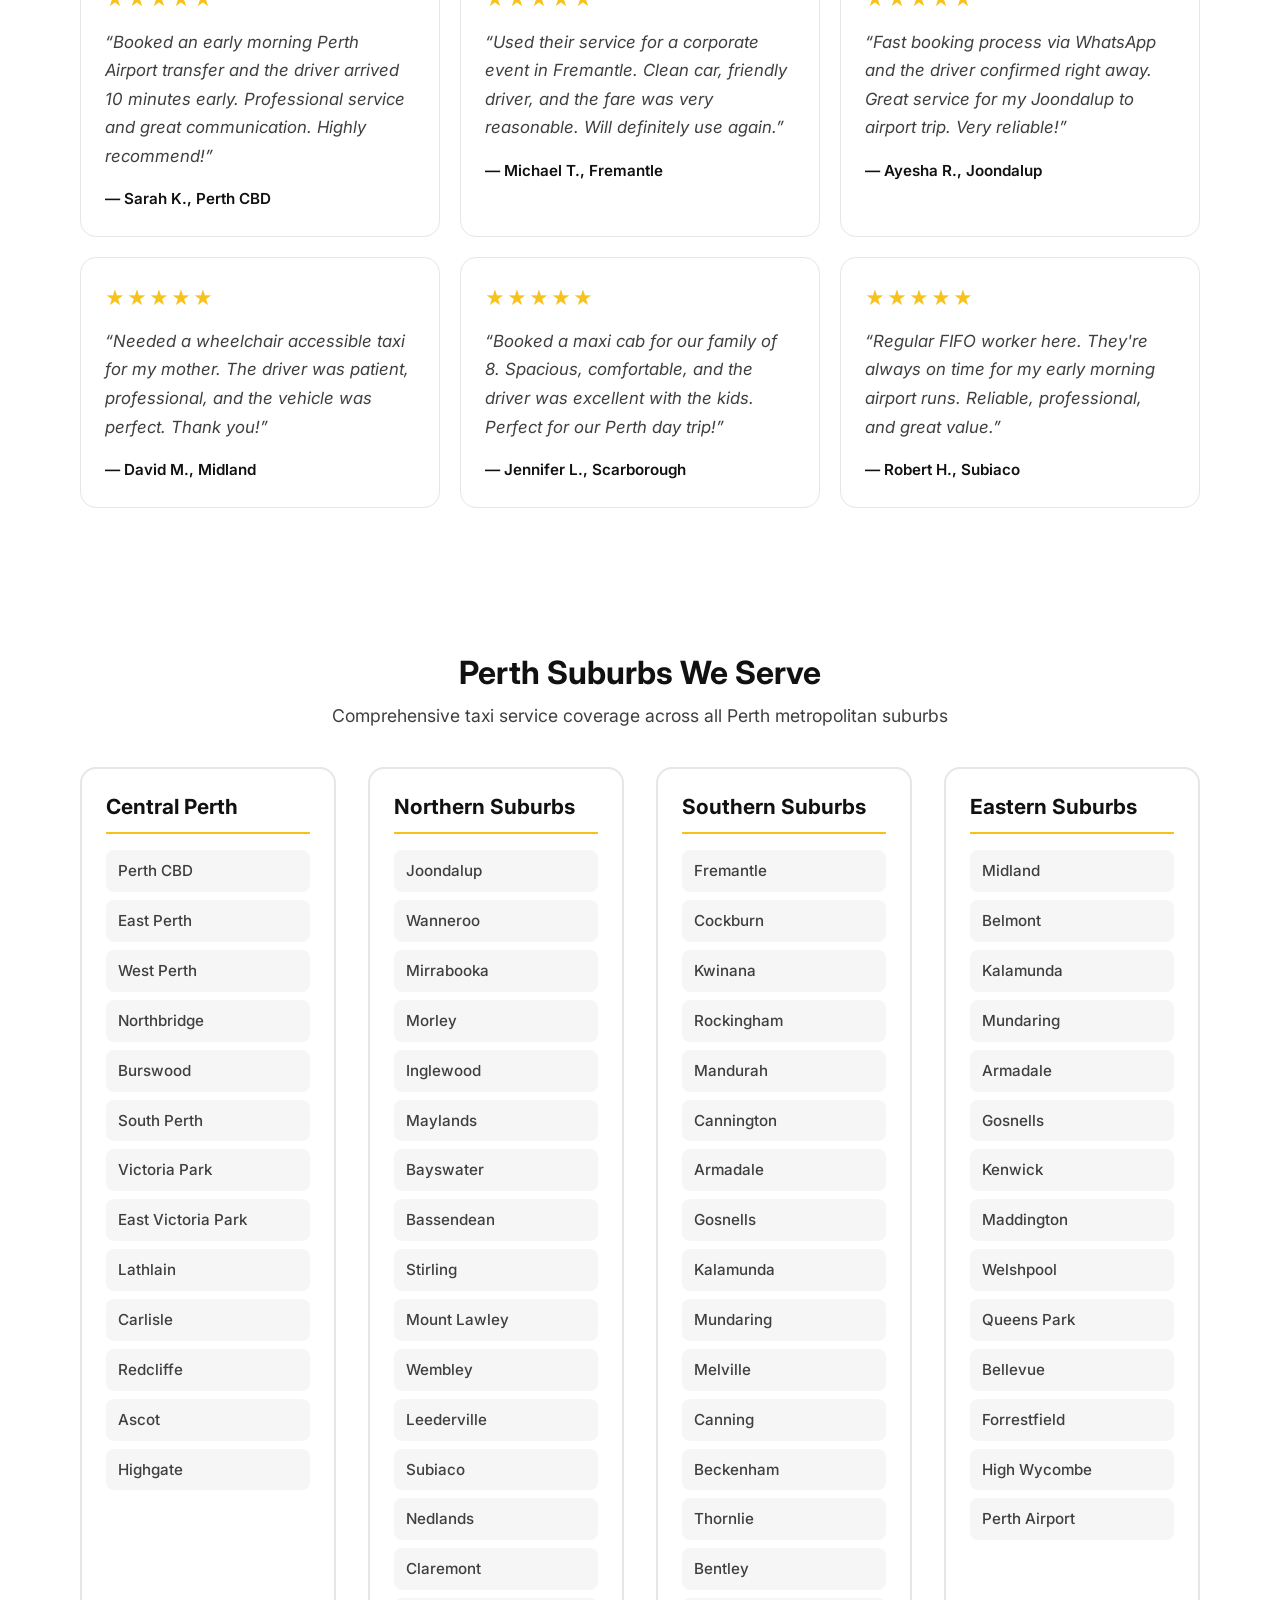
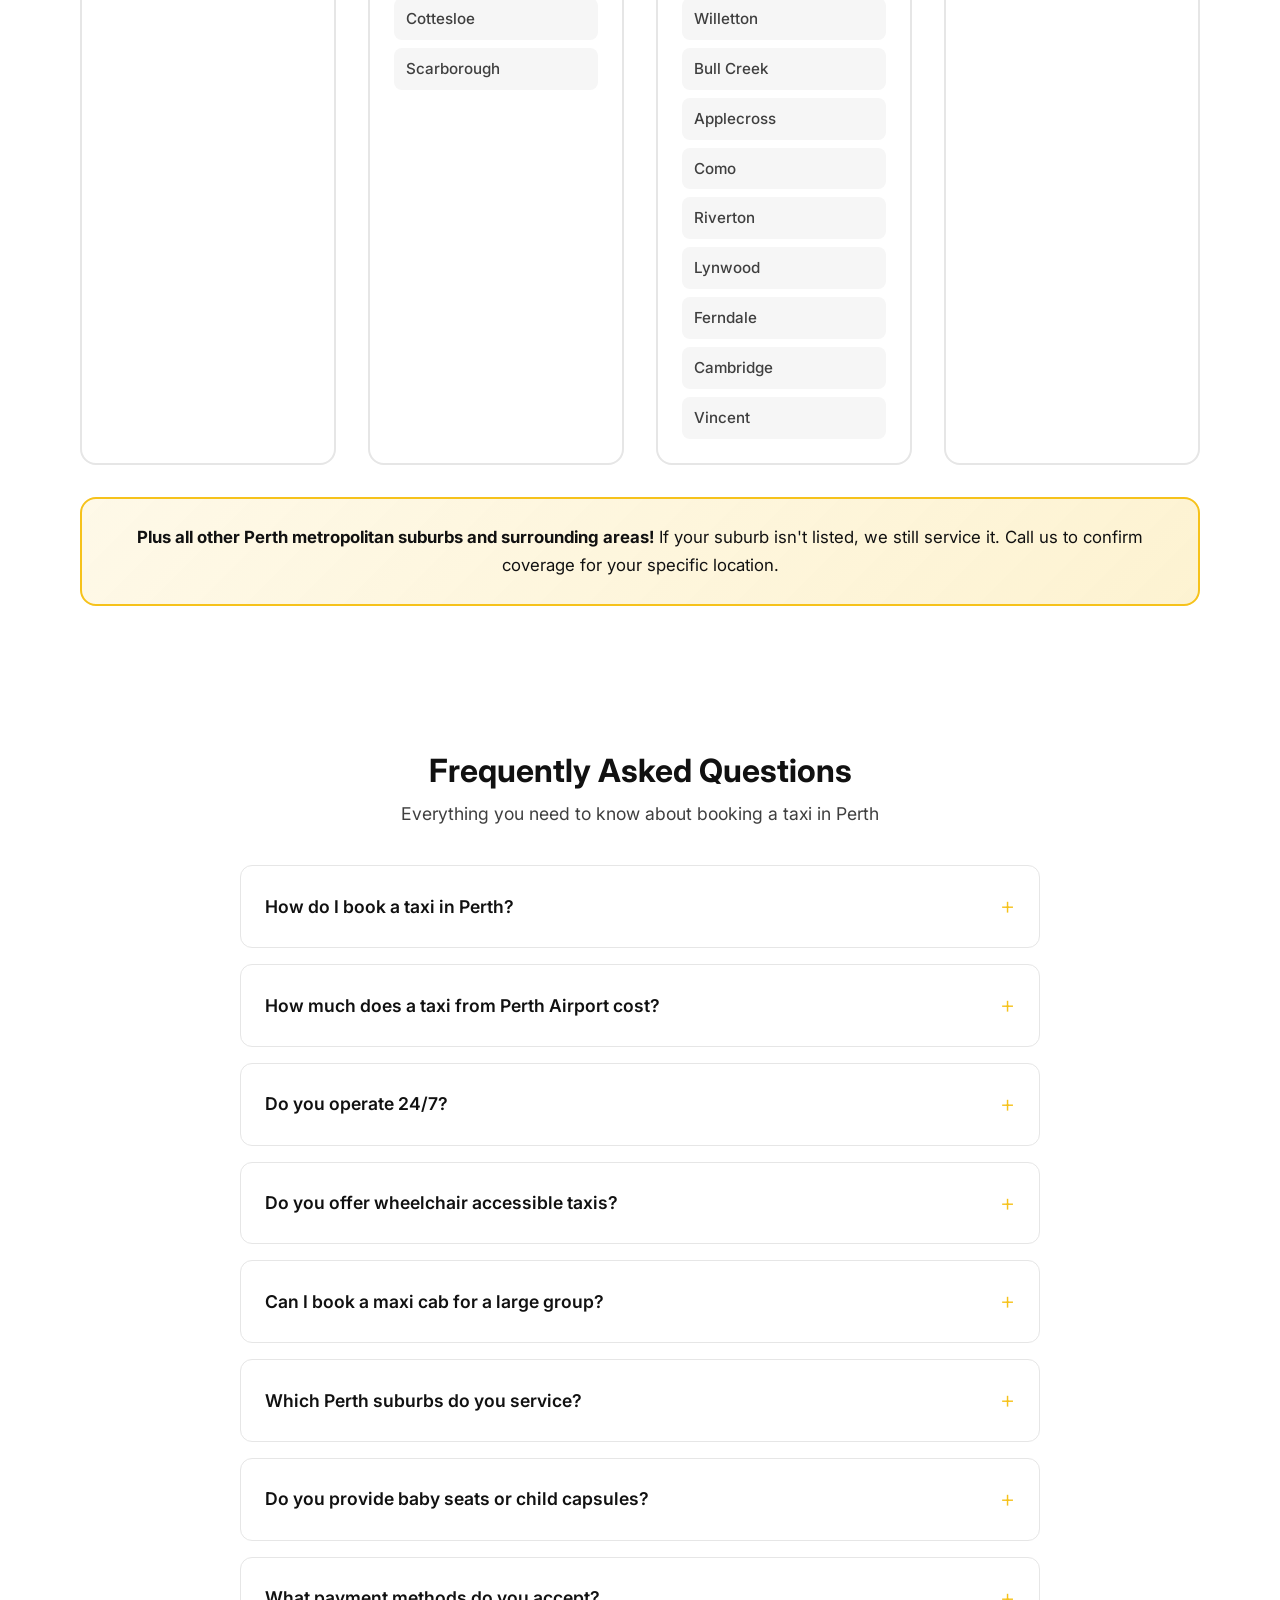
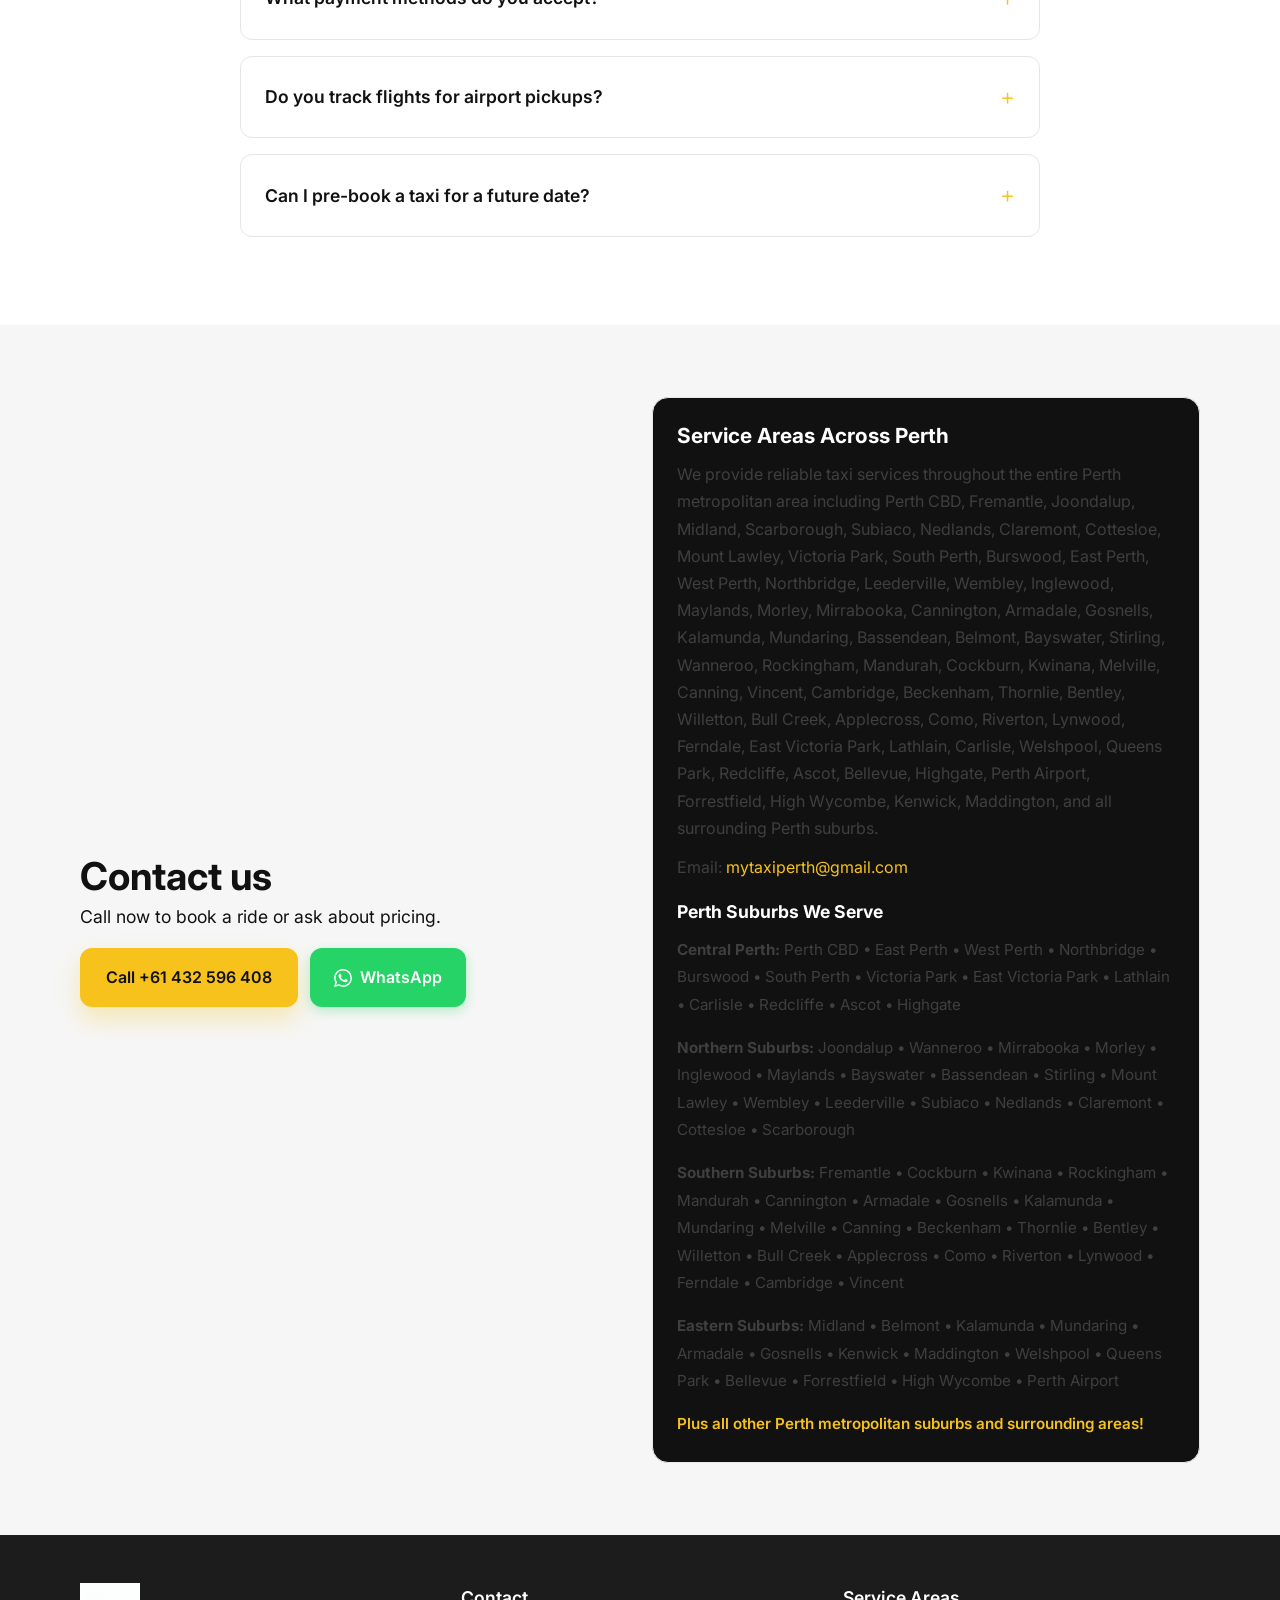
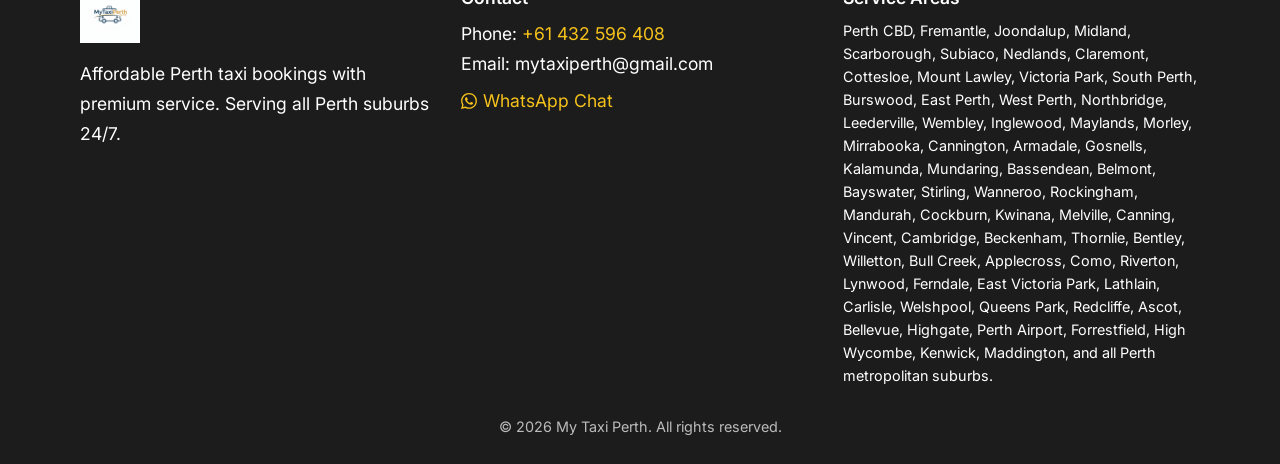
==== commit 9a5fb108: "updates" ====
--- a/index.html
+++ b/index.html
@@ -7,8 +7,7 @@
     <!-- Primary SEO Meta Tags -->
     <title>Perth Taxi Service | Book Taxi Perth | Airport Transfers | 24/7 Taxi Perth WA</title>
     <meta name="title" content="Perth Taxi Service | Book Taxi Perth | Airport Transfers | 24/7 Taxi Perth WA" />
-    <meta name="description" content="Professional Perth taxi service. Book affordable airport transfers, corporate taxis, maxi cabs, wheelchair accessible taxis, and FIFO transfers. 24/7 service across Perth CBD, Fremantle, Joondalup, Midland, Scarborough, Subiaco, Nedlands, Claremont, Cottesloe, Mount Lawley, Victoria Park, South Perth, Burswood, East Perth, West Perth, Northbridge, Leederville, Wembley, Inglewood, Maylands, Morley, Mirrabooka, Cannington, Armadale, Gosnells, Kalamunda, Mundaring, and all Perth suburbs. Call +61 432 596 408 or book online." />
-    <meta name="keywords" content="perth taxi, taxi perth, perth taxi service, book taxi perth, perth airport taxi, perth taxi booking, taxi perth airport, perth maxi taxi, wheelchair taxi perth, perth corporate taxi, fifo taxi perth, perth taxi company, cheap taxi perth, perth taxi online, taxi service perth wa, perth taxi phone number, perth taxi booking online, perth taxi transfers, perth taxi cbd, perth taxi fremantle, perth taxi joondalup, perth taxi midland, perth taxi scarborough, perth taxi subiaco, perth taxi nedlands, perth taxi claremont, perth taxi cottesloe, perth taxi mount lawley, perth taxi victoria park, perth taxi south perth, perth taxi burswood, perth taxi east perth, perth taxi west perth, perth taxi northbridge, perth taxi leederville, perth taxi wembley, perth taxi inglewood, perth taxi maylands, perth taxi morley, perth taxi mirrabooka, perth taxi cannington, perth taxi armadale, perth taxi gosnells, perth taxi kalamunda, perth taxi mundaring, perth taxi 24/7, perth taxi near me" />
+    <meta name="description" content="Professional Perth taxi service. Book affordable airport transfers, corporate taxis, maxi cabs, wheelchair accessible taxis, and FIFO transfers. 24/7 service across Perth CBD, Fremantle, Joondalup, Midland, Scarborough, Subiaco, Nedlands, Claremont, Cottesloe, Mount Lawley, Victoria Park, South Perth, Burswood, East Perth, West Perth, Northbridge, Leederville, Wembley, Inglewood, Maylands, Morley, Mirrabooka, Cannington, Armadale, Gosnells, Kalamunda, Mundaring, Beckenham, Thornlie, Bentley, Willetton, Applecross, Como, Riverton, Lathlain, Carlisle, Welshpool, Queens Park, Bellevue, Forrestfield, High Wycombe, Perth Airport, and all Perth metropolitan suburbs. Call +61 432 596 408 or book online." />
     <meta name="author" content="My Taxi Perth" />
     <meta name="robots" content="index, follow" />
     <meta name="language" content="English" />
@@ -31,6 +30,11 @@
     <meta property="twitter:title" content="Perth Taxi Service | Book Taxi Perth | 24/7 Airport Transfers" />
     <meta property="twitter:description" content="Professional Perth taxi service. Book affordable airport transfers, corporate taxis, maxi cabs, and wheelchair accessible taxis. 24/7 service across Perth." />
     <meta property="twitter:image" content="https://www.mytaxiperth.au/images/mytaxiperth.png" />
+    
+    <!-- Preconnect to external resources -->
+    <link rel="preconnect" href="https://images.unsplash.com" crossorigin />
+    <link rel="preconnect" href="https://formsubmit.co" crossorigin />
+    <link rel="preconnect" href="https://embed.tawk.to" crossorigin />
     
     <!-- Favicon -->
     <link rel="icon" type="image/png" href="images/mytaxiperth.png" />
@@ -114,9 +118,32 @@
         {"@type": "City", "name": "Kwinana"},
         {"@type": "City", "name": "Melville"},
         {"@type": "City", "name": "Canning"},
-        {"@type": "City", "name": "South Perth"},
         {"@type": "City", "name": "Vincent"},
-        {"@type": "City", "name": "Cambridge"}
+        {"@type": "City", "name": "Cambridge"},
+        {"@type": "City", "name": "Beckenham"},
+        {"@type": "City", "name": "Thornlie"},
+        {"@type": "City", "name": "Bentley"},
+        {"@type": "City", "name": "Willetton"},
+        {"@type": "City", "name": "Bull Creek"},
+        {"@type": "City", "name": "Applecross"},
+        {"@type": "City", "name": "Como"},
+        {"@type": "City", "name": "Riverton"},
+        {"@type": "City", "name": "Lynwood"},
+        {"@type": "City", "name": "Ferndale"},
+        {"@type": "City", "name": "East Victoria Park"},
+        {"@type": "City", "name": "Lathlain"},
+        {"@type": "City", "name": "Carlisle"},
+        {"@type": "City", "name": "Welshpool"},
+        {"@type": "City", "name": "Queens Park"},
+        {"@type": "City", "name": "Redcliffe"},
+        {"@type": "City", "name": "Ascot"},
+        {"@type": "City", "name": "Bellevue"},
+        {"@type": "City", "name": "Highgate"},
+        {"@type": "City", "name": "Perth Airport"},
+        {"@type": "City", "name": "Forrestfield"},
+        {"@type": "City", "name": "High Wycombe"},
+        {"@type": "City", "name": "Kenwick"},
+        {"@type": "City", "name": "Maddington"}
       ],
       "serviceType": [
         "Airport Transfers",
@@ -130,8 +157,8 @@
       ],
       "aggregateRating": {
         "@type": "AggregateRating",
-        "ratingValue": "4.8",
-        "reviewCount": "150"
+        "ratingValue": "5.0",
+        "reviewCount": "6"
       }
     }
     </script>
@@ -152,6 +179,218 @@
       },
       "sameAs": [
         "https://wa.me/61432596408"
+      ]
+    }
+    </script>
+    
+    <!-- Structured Data - BreadcrumbList -->
+    <script type="application/ld+json">
+    {
+      "@context": "https://schema.org",
+      "@type": "BreadcrumbList",
+      "itemListElement": [
+        {
+          "@type": "ListItem",
+          "position": 1,
+          "name": "Home",
+          "item": "https://www.mytaxiperth.au/"
+        },
+        {
+          "@type": "ListItem",
+          "position": 2,
+          "name": "Services",
+          "item": "https://www.mytaxiperth.au/#services"
+        },
+        {
+          "@type": "ListItem",
+          "position": 3,
+          "name": "FAQ",
+          "item": "https://www.mytaxiperth.au/#faq"
+        },
+        {
+          "@type": "ListItem",
+          "position": 4,
+          "name": "Contact",
+          "item": "https://www.mytaxiperth.au/#contact"
+        }
+      ]
+    }
+    </script>
+    
+    <!-- Structured Data - Reviews -->
+    <script type="application/ld+json">
+    {
+      "@context": "https://schema.org",
+      "@type": "Product",
+      "name": "Perth Taxi Service",
+      "aggregateRating": {
+        "@type": "AggregateRating",
+        "ratingValue": "5.0",
+        "reviewCount": "6"
+      },
+      "review": [
+        {
+          "@type": "Review",
+          "author": {
+            "@type": "Person",
+            "name": "Sarah K."
+          },
+          "reviewRating": {
+            "@type": "Rating",
+            "ratingValue": "5"
+          },
+          "reviewBody": "Booked an early morning Perth Airport transfer and the driver arrived 10 minutes early. Professional service and great communication. Highly recommend!"
+        },
+        {
+          "@type": "Review",
+          "author": {
+            "@type": "Person",
+            "name": "Michael T."
+          },
+          "reviewRating": {
+            "@type": "Rating",
+            "ratingValue": "5"
+          },
+          "reviewBody": "Used their service for a corporate event in Fremantle. Clean car, friendly driver, and the fare was very reasonable. Will definitely use again."
+        },
+        {
+          "@type": "Review",
+          "author": {
+            "@type": "Person",
+            "name": "Ayesha R."
+          },
+          "reviewRating": {
+            "@type": "Rating",
+            "ratingValue": "5"
+          },
+          "reviewBody": "Fast booking process via WhatsApp and the driver confirmed right away. Great service for my Joondalup to airport trip. Very reliable!"
+        },
+        {
+          "@type": "Review",
+          "author": {
+            "@type": "Person",
+            "name": "David M."
+          },
+          "reviewRating": {
+            "@type": "Rating",
+            "ratingValue": "5"
+          },
+          "reviewBody": "Needed a wheelchair accessible taxi for my mother. The driver was patient, professional, and the vehicle was perfect. Thank you!"
+        },
+        {
+          "@type": "Review",
+          "author": {
+            "@type": "Person",
+            "name": "Jennifer L."
+          },
+          "reviewRating": {
+            "@type": "Rating",
+            "ratingValue": "5"
+          },
+          "reviewBody": "Booked a maxi cab for our family of 8. Spacious, comfortable, and the driver was excellent with the kids. Perfect for our Perth day trip!"
+        },
+        {
+          "@type": "Review",
+          "author": {
+            "@type": "Person",
+            "name": "Robert H."
+          },
+          "reviewRating": {
+            "@type": "Rating",
+            "ratingValue": "5"
+          },
+          "reviewBody": "Regular FIFO worker here. They're always on time for my early morning airport runs. Reliable, professional, and great value."
+        }
+      ]
+    }
+    </script>
+    
+    <!-- Structured Data - FAQPage -->
+    <script type="application/ld+json">
+    {
+      "@context": "https://schema.org",
+      "@type": "FAQPage",
+      "mainEntity": [
+        {
+          "@type": "Question",
+          "name": "How do I book a taxi in Perth?",
+          "acceptedAnswer": {
+            "@type": "Answer",
+            "text": "You can book a taxi with My Taxi Perth in three easy ways: (1) Fill out the booking form on our website, (2) Call us directly at +61 432 596 408, or (3) Message us on WhatsApp for instant booking. All bookings receive confirmation within 15 minutes."
+          }
+        },
+        {
+          "@type": "Question",
+          "name": "How much does a taxi from Perth Airport cost?",
+          "acceptedAnswer": {
+            "@type": "Answer",
+            "text": "Perth Airport taxi fares are calculated using standard Perth taxi rates based on distance and time. Typical costs are: Perth CBD ($45-$55), Fremantle ($70-$85), Joondalup ($65-$80), and other suburbs based on distance. All fares follow official metered rates with no hidden fees."
+          }
+        },
+        {
+          "@type": "Question",
+          "name": "Do you operate 24/7?",
+          "acceptedAnswer": {
+            "@type": "Answer",
+            "text": "Yes! My Taxi Perth operates 24 hours a day, 7 days a week, including public holidays. Whether you need an early morning airport transfer at 4 AM or a late-night ride home, we're always available to serve you."
+          }
+        },
+        {
+          "@type": "Question",
+          "name": "Do you offer wheelchair accessible taxis?",
+          "acceptedAnswer": {
+            "@type": "Answer",
+            "text": "Absolutely! We provide fully wheelchair accessible taxis equipped with ramps and secure tie-downs. Our drivers are trained to assist passengers with mobility needs. We also accept TUSS vouchers. Please book in advance to ensure vehicle availability."
+          }
+        },
+        {
+          "@type": "Question",
+          "name": "Can I book a maxi cab for a large group?",
+          "acceptedAnswer": {
+            "@type": "Answer",
+            "text": "Yes! Our maxi cabs accommodate 7-11 passengers and are perfect for families, group outings, events, and airport transfers with luggage. We recommend booking in advance for group transportation to ensure availability."
+          }
+        },
+        {
+          "@type": "Question",
+          "name": "Which Perth suburbs do you service?",
+          "acceptedAnswer": {
+            "@type": "Answer",
+            "text": "We service all Perth metropolitan suburbs including Perth CBD, Fremantle, Joondalup, Midland, Scarborough, Subiaco, Nedlands, Claremont, Cottesloe, Mount Lawley, Victoria Park, South Perth, and over 30 other suburbs. If you're in the Perth metro area, we can pick you up!"
+          }
+        },
+        {
+          "@type": "Question",
+          "name": "Do you provide baby seats or child capsules?",
+          "acceptedAnswer": {
+            "@type": "Answer",
+            "text": "Yes, we offer baby capsules and child car seats for family-friendly taxi service. Please request these when booking so we can ensure the appropriate safety equipment is available in your taxi."
+          }
+        },
+        {
+          "@type": "Question",
+          "name": "What payment methods do you accept?",
+          "acceptedAnswer": {
+            "@type": "Answer",
+            "text": "We accept all major payment methods including cash, credit cards (Visa, Mastercard), debit cards, and digital payments. Corporate accounts with invoice billing are also available for business clients."
+          }
+        },
+        {
+          "@type": "Question",
+          "name": "Do you track flights for airport pickups?",
+          "acceptedAnswer": {
+            "@type": "Answer",
+            "text": "Yes! We offer flight tracking for Perth Airport pickups. This means your driver monitors your flight status and adjusts pickup time if your flight is delayed or early, ensuring you're never left waiting."
+          }
+        },
+        {
+          "@type": "Question",
+          "name": "Can I pre-book a taxi for a future date?",
+          "acceptedAnswer": {
+            "@type": "Answer",
+            "text": "Absolutely! We encourage advance bookings, especially for airport transfers, early morning pickups, special events, and group transportation. You can book days or weeks in advance to secure your ride."
+          }
+        }
       ]
     }
     </script>
@@ -192,6 +431,7 @@
           <a href="#areas">Areas</a>
           <a href="#why">Why Us</a>
           <a href="#testimonials">Testimonials</a>
+          <a href="#faq">FAQ</a>
           <a href="#contact">Contact</a>
           <a class="nav-cta" href="#booking">Book Now</a>
         </nav>
@@ -339,7 +579,7 @@
             <p>Comprehensive taxi services for every need across Perth, Western Australia</p>
           </div>
           <div class="services-grid">
-            <article class="service-card">
+            <article class="service-card" id="airport-transfers">
               <div class="service-icon">
                 <svg width="48" height="48" viewBox="0 0 24 24" fill="none" stroke="currentColor" stroke-width="2">
                   <path d="M21 10c0 7-9 13-9 13s-9-6-9-13a9 9 0 0 1 18 0z"></path>
@@ -351,12 +591,12 @@
               <ul class="service-features">
                 <li>Flight tracking</li>
                 <li>Meet & greet service</li>
-                <li>Fixed pricing</li>
+                <li>Standard metered rates</li>
                 <li>All terminals covered</li>
               </ul>
             </article>
             
-            <article class="service-card">
+            <article class="service-card" id="corporate-travel">
               <div class="service-icon">
                 <svg width="48" height="48" viewBox="0 0 24 24" fill="none" stroke="currentColor" stroke-width="2">
                   <rect x="3" y="11" width="18" height="11" rx="2" ry="2"></rect>
@@ -373,7 +613,7 @@
               </ul>
             </article>
             
-            <article class="service-card">
+            <article class="service-card" id="group-transport">
               <div class="service-icon">
                 <svg width="48" height="48" viewBox="0 0 24 24" fill="none" stroke="currentColor" stroke-width="2">
                   <path d="M17 21v-2a4 4 0 0 0-4-4H5a4 4 0 0 0-4 4v2"></path>
@@ -392,7 +632,7 @@
               </ul>
             </article>
             
-            <article class="service-card">
+            <article class="service-card" id="wheelchair-taxi">
               <div class="service-icon">
                 <svg width="48" height="48" viewBox="0 0 24 24" fill="none" stroke="currentColor" stroke-width="2">
                   <circle cx="12" cy="12" r="10"></circle>
@@ -409,7 +649,7 @@
               </ul>
             </article>
             
-            <article class="service-card">
+            <article class="service-card" id="fifo-transfers">
               <div class="service-icon">
                 <svg width="48" height="48" viewBox="0 0 24 24" fill="none" stroke="currentColor" stroke-width="2">
                   <path d="M21 16V8a2 2 0 0 0-1-1.73l-7-4a2 2 0 0 0-2 0l-7 4A2 2 0 0 0 3 8v8a2 2 0 0 0 1 1.73l7 4a2 2 0 0 0 2 0l7-4A2 2 0 0 0 21 16z"></path>
@@ -427,7 +667,7 @@
               </ul>
             </article>
             
-            <article class="service-card">
+            <article class="service-card" id="weddings-events">
               <div class="service-icon">
                 <svg width="48" height="48" viewBox="0 0 24 24" fill="none" stroke="currentColor" stroke-width="2">
                   <path d="M20.84 4.61a5.5 5.5 0 0 0-7.78 0L12 5.67l-1.06-1.06a5.5 5.5 0 0 0-7.78 7.78l1.06 1.06L12 21.23l7.78-7.78 1.06-1.06a5.5 5.5 0 0 0 0-7.78z"></path>
@@ -443,7 +683,7 @@
               </ul>
             </article>
             
-            <article class="service-card">
+            <article class="service-card" id="city-rides">
               <div class="service-icon">
                 <svg width="48" height="48" viewBox="0 0 24 24" fill="none" stroke="currentColor" stroke-width="2">
                   <path d="M21 10c0 7-9 13-9 13s-9-6-9-13a9 9 0 0 1 18 0z"></path>
@@ -460,7 +700,7 @@
               </ul>
             </article>
             
-            <article class="service-card">
+            <article class="service-card" id="long-distance">
               <div class="service-icon">
                 <svg width="48" height="48" viewBox="0 0 24 24" fill="none" stroke="currentColor" stroke-width="2">
                   <path d="M5 12h14"></path>
@@ -468,16 +708,16 @@
                 </svg>
               </div>
               <h3>Long Distance Travel</h3>
-              <p>Interstate and regional taxi service from Perth. Fixed pricing for long-distance trips. Perfect for day trips, tours, and regional travel throughout Western Australia.</p>
+              <p>Interstate and regional taxi service from Perth. Upfront quotes available for long-distance trips. Perfect for day trips, tours, and regional travel throughout Western Australia.</p>
               <ul class="service-features">
-                <li>Fixed pricing</li>
+                <li>Upfront quotes</li>
                 <li>Regional travel</li>
                 <li>Comfortable vehicles</li>
                 <li>Experienced drivers</li>
               </ul>
             </article>
             
-            <article class="service-card">
+            <article class="service-card" id="parcel-courier">
               <div class="service-icon">
                 <svg width="48" height="48" viewBox="0 0 24 24" fill="none" stroke="currentColor" stroke-width="2">
                   <path d="M21 16V8a2 2 0 0 0-1-1.73l-7-4a2 2 0 0 0-2 0l-7 4A2 2 0 0 0 3 8v8a2 2 0 0 0 1 1.73l7 4a2 2 0 0 0 2 0l7-4A2 2 0 0 0 21 16z"></path>
@@ -498,7 +738,7 @@
               </ul>
             </article>
             
-            <article class="service-card">
+            <article class="service-card" id="baby-seats">
               <div class="service-icon">
                 <svg width="48" height="48" viewBox="0 0 24 24" fill="none" stroke="currentColor" stroke-width="2">
                   <path d="M9 11l3 3L22 4"></path>
@@ -515,7 +755,7 @@
               </ul>
             </article>
             
-            <article class="service-card">
+            <article class="service-card" id="cruise-transfers">
               <div class="service-icon">
                 <svg width="48" height="48" viewBox="0 0 24 24" fill="none" stroke="currentColor" stroke-width="2">
                   <path d="M19 21H5a2 2 0 0 1-2-2V5a2 2 0 0 1 2-2h11l5 5v11a2 2 0 0 1-2 2z"></path>
@@ -533,7 +773,7 @@
               </ul>
             </article>
             
-            <article class="service-card">
+            <article class="service-card" id="events-concerts">
               <div class="service-icon">
                 <svg width="48" height="48" viewBox="0 0 24 24" fill="none" stroke="currentColor" stroke-width="2">
                   <path d="M17 21v-2a4 4 0 0 0-4-4H5a4 4 0 0 0-4 4v2"></path>
@@ -719,6 +959,12 @@
                 <li>Burswood</li>
                 <li>South Perth</li>
                 <li>Victoria Park</li>
+                <li>East Victoria Park</li>
+                <li>Lathlain</li>
+                <li>Carlisle</li>
+                <li>Redcliffe</li>
+                <li>Ascot</li>
+                <li>Highgate</li>
               </ul>
             </div>
             <div class="suburb-category">
@@ -758,7 +1004,16 @@
                 <li>Mundaring</li>
                 <li>Melville</li>
                 <li>Canning</li>
-                <li>South Perth</li>
+                <li>Beckenham</li>
+                <li>Thornlie</li>
+                <li>Bentley</li>
+                <li>Willetton</li>
+                <li>Bull Creek</li>
+                <li>Applecross</li>
+                <li>Como</li>
+                <li>Riverton</li>
+                <li>Lynwood</li>
+                <li>Ferndale</li>
                 <li>Cambridge</li>
                 <li>Vincent</li>
               </ul>
@@ -772,11 +1027,79 @@
                 <li>Mundaring</li>
                 <li>Armadale</li>
                 <li>Gosnells</li>
+                <li>Kenwick</li>
+                <li>Maddington</li>
+                <li>Welshpool</li>
+                <li>Queens Park</li>
+                <li>Bellevue</li>
+                <li>Forrestfield</li>
+                <li>High Wycombe</li>
+                <li>Perth Airport</li>
               </ul>
             </div>
           </div>
           <div class="suburbs-note">
             <p><strong>Plus all other Perth metropolitan suburbs and surrounding areas!</strong> If your suburb isn't listed, we still service it. Call us to confirm coverage for your specific location.</p>
+          </div>
+        </div>
+      </section>
+
+      <section class="section" id="faq">
+        <div class="container">
+          <div class="section-header">
+            <h2>Frequently Asked Questions</h2>
+            <p>Everything you need to know about booking a taxi in Perth</p>
+          </div>
+          <div class="faq-container">
+            <details class="faq-item">
+              <summary>How do I book a taxi in Perth?</summary>
+              <p>You can book a taxi with My Taxi Perth in three easy ways: (1) Fill out the booking form on our website, (2) Call us directly at +61 432 596 408, or (3) Message us on WhatsApp for instant booking. All bookings receive confirmation within 15 minutes.</p>
+            </details>
+            
+            <details class="faq-item">
+              <summary>How much does a taxi from Perth Airport cost?</summary>
+              <p>Perth Airport taxi fares are calculated using standard Perth taxi rates based on distance and time. Typical costs are: Perth CBD ($45-$55), Fremantle ($70-$85), Joondalup ($65-$80), and other suburbs based on distance. All fares follow official metered rates with no hidden fees, and we can provide upfront estimates.</p>
+            </details>
+            
+            <details class="faq-item">
+              <summary>Do you operate 24/7?</summary>
+              <p>Yes! My Taxi Perth operates 24 hours a day, 7 days a week, including public holidays. Whether you need an early morning airport transfer at 4 AM or a late-night ride home, we're always available to serve you.</p>
+            </details>
+            
+            <details class="faq-item">
+              <summary>Do you offer wheelchair accessible taxis?</summary>
+              <p>Absolutely! We provide fully wheelchair accessible taxis equipped with ramps and secure tie-downs. Our drivers are trained to assist passengers with mobility needs. We also accept TUSS vouchers. Please book in advance to ensure vehicle availability.</p>
+            </details>
+            
+            <details class="faq-item">
+              <summary>Can I book a maxi cab for a large group?</summary>
+              <p>Yes! Our maxi cabs accommodate 7-11 passengers and are perfect for families, group outings, events, and airport transfers with luggage. We recommend booking in advance for group transportation to ensure availability.</p>
+            </details>
+            
+            <details class="faq-item">
+              <summary>Which Perth suburbs do you service?</summary>
+              <p>We service all Perth metropolitan suburbs including Perth CBD, Fremantle, Joondalup, Midland, Scarborough, Subiaco, Nedlands, Claremont, Cottesloe, Mount Lawley, Victoria Park, South Perth, and over 30 other suburbs. If you're in the Perth metro area, we can pick you up!</p>
+            </details>
+            
+            <details class="faq-item">
+              <summary>Do you provide baby seats or child capsules?</summary>
+              <p>Yes, we offer baby capsules and child car seats for family-friendly taxi service. Please request these when booking so we can ensure the appropriate safety equipment is available in your taxi.</p>
+            </details>
+            
+            <details class="faq-item">
+              <summary>What payment methods do you accept?</summary>
+              <p>We accept all major payment methods including cash, credit cards (Visa, Mastercard), debit cards, and digital payments. Corporate accounts with invoice billing are also available for business clients.</p>
+            </details>
+            
+            <details class="faq-item">
+              <summary>Do you track flights for airport pickups?</summary>
+              <p>Yes! We offer flight tracking for Perth Airport pickups. This means your driver monitors your flight status and adjusts pickup time if your flight is delayed or early, ensuring you're never left waiting.</p>
+            </details>
+            
+            <details class="faq-item">
+              <summary>Can I pre-book a taxi for a future date?</summary>
+              <p>Absolutely! We encourage advance bookings, especially for airport transfers, early morning pickups, special events, and group transportation. You can book days or weeks in advance to secure your ride.</p>
+            </details>
           </div>
         </div>
       </section>
@@ -798,22 +1121,22 @@
           </div>
           <div class="card contact-card">
             <h3>Service Areas Across Perth</h3>
-            <p>We provide reliable taxi services throughout the entire Perth metropolitan area including Perth CBD, Fremantle, Joondalup, Midland, Scarborough, Subiaco, Nedlands, Claremont, Cottesloe, Mount Lawley, Victoria Park, South Perth, Burswood, East Perth, West Perth, Northbridge, Leederville, Wembley, Inglewood, Maylands, Morley, Mirrabooka, Cannington, Armadale, Gosnells, Kalamunda, Mundaring, Bassendean, Belmont, Bayswater, Stirling, Wanneroo, Rockingham, Mandurah, Cockburn, Kwinana, Melville, Canning, Vincent, Cambridge, and all surrounding Perth suburbs.</p>
+            <p>We provide reliable taxi services throughout the entire Perth metropolitan area including Perth CBD, Fremantle, Joondalup, Midland, Scarborough, Subiaco, Nedlands, Claremont, Cottesloe, Mount Lawley, Victoria Park, South Perth, Burswood, East Perth, West Perth, Northbridge, Leederville, Wembley, Inglewood, Maylands, Morley, Mirrabooka, Cannington, Armadale, Gosnells, Kalamunda, Mundaring, Bassendean, Belmont, Bayswater, Stirling, Wanneroo, Rockingham, Mandurah, Cockburn, Kwinana, Melville, Canning, Vincent, Cambridge, Beckenham, Thornlie, Bentley, Willetton, Bull Creek, Applecross, Como, Riverton, Lynwood, Ferndale, East Victoria Park, Lathlain, Carlisle, Welshpool, Queens Park, Redcliffe, Ascot, Bellevue, Highgate, Perth Airport, Forrestfield, High Wycombe, Kenwick, Maddington, and all surrounding Perth suburbs.</p>
             <p class="contact-info">
               Email: <a href="mailto:mytaxiperth@gmail.com">mytaxiperth@gmail.com</a>
             </p>
             <h4 style="margin-top: 20px; margin-bottom: 12px; font-size: 1.1rem;">Perth Suburbs We Serve</h4>
             <p style="font-size: 0.95rem; line-height: 1.8; margin-bottom: 16px;">
-              <strong>Central Perth:</strong> Perth CBD • East Perth • West Perth • Northbridge • Burswood • South Perth • Victoria Park
+              <strong>Central Perth:</strong> Perth CBD • East Perth • West Perth • Northbridge • Burswood • South Perth • Victoria Park • East Victoria Park • Lathlain • Carlisle • Redcliffe • Ascot • Highgate
             </p>
             <p style="font-size: 0.95rem; line-height: 1.8; margin-bottom: 16px;">
               <strong>Northern Suburbs:</strong> Joondalup • Wanneroo • Mirrabooka • Morley • Inglewood • Maylands • Bayswater • Bassendean • Stirling • Mount Lawley • Wembley • Leederville • Subiaco • Nedlands • Claremont • Cottesloe • Scarborough
             </p>
             <p style="font-size: 0.95rem; line-height: 1.8; margin-bottom: 16px;">
-              <strong>Southern Suburbs:</strong> Fremantle • Cockburn • Kwinana • Rockingham • Mandurah • Cannington • Armadale • Gosnells • Kalamunda • Mundaring • Melville • Canning • South Perth • Cambridge • Vincent
+              <strong>Southern Suburbs:</strong> Fremantle • Cockburn • Kwinana • Rockingham • Mandurah • Cannington • Armadale • Gosnells • Kalamunda • Mundaring • Melville • Canning • Beckenham • Thornlie • Bentley • Willetton • Bull Creek • Applecross • Como • Riverton • Lynwood • Ferndale • Cambridge • Vincent
             </p>
             <p style="font-size: 0.95rem; line-height: 1.8; margin-bottom: 16px;">
-              <strong>Eastern Suburbs:</strong> Midland • Belmont • Kalamunda • Mundaring • Armadale • Gosnells
+              <strong>Eastern Suburbs:</strong> Midland • Belmont • Kalamunda • Mundaring • Armadale • Gosnells • Kenwick • Maddington • Welshpool • Queens Park • Bellevue • Forrestfield • High Wycombe • Perth Airport
             </p>
             <p style="font-size: 0.95rem; line-height: 1.8; font-weight: 600; color: var(--yellow);">
               Plus all other Perth metropolitan suburbs and surrounding areas!
@@ -847,19 +1170,12 @@
         <div>
           <p class="footer-heading">Service Areas</p>
           <p style="font-size: 0.9rem; line-height: 1.6;">
-            Perth CBD, Fremantle, Joondalup, Midland, Scarborough, Subiaco, Nedlands, Claremont, Cottesloe, Mount Lawley, Victoria Park, South Perth, Burswood, East Perth, West Perth, Northbridge, Leederville, Wembley, Inglewood, Maylands, Morley, Mirrabooka, Cannington, Armadale, Gosnells, Kalamunda, Mundaring, Bassendean, Belmont, Bayswater, Stirling, Wanneroo, Rockingham, Mandurah, Cockburn, Kwinana, Melville, Canning, Vincent, Cambridge, and all Perth metropolitan suburbs.
+            Perth CBD, Fremantle, Joondalup, Midland, Scarborough, Subiaco, Nedlands, Claremont, Cottesloe, Mount Lawley, Victoria Park, South Perth, Burswood, East Perth, West Perth, Northbridge, Leederville, Wembley, Inglewood, Maylands, Morley, Mirrabooka, Cannington, Armadale, Gosnells, Kalamunda, Mundaring, Bassendean, Belmont, Bayswater, Stirling, Wanneroo, Rockingham, Mandurah, Cockburn, Kwinana, Melville, Canning, Vincent, Cambridge, Beckenham, Thornlie, Bentley, Willetton, Bull Creek, Applecross, Como, Riverton, Lynwood, Ferndale, East Victoria Park, Lathlain, Carlisle, Welshpool, Queens Park, Redcliffe, Ascot, Bellevue, Highgate, Perth Airport, Forrestfield, High Wycombe, Kenwick, Maddington, and all Perth metropolitan suburbs.
           </p>
         </div>
       </div>
       <p class="footer-bottom">© 2026 My Taxi Perth. All rights reserved.</p>
     </footer>
-
-    <!-- WhatsApp Floating Button -->
-    <a href="https://wa.me/61432596408" class="whatsapp-float" target="_blank" rel="noopener noreferrer" aria-label="Chat on WhatsApp">
-      <svg width="28" height="28" viewBox="0 0 24 24" fill="currentColor">
-        <path d="M17.472 14.382c-.297-.149-1.758-.867-2.03-.967-.273-.099-.471-.148-.67.15-.197.297-.767.966-.94 1.164-.173.199-.347.223-.644.075-.297-.15-1.255-.463-2.39-1.475-.883-.788-1.48-1.761-1.653-2.059-.173-.297-.018-.458.13-.606.134-.133.298-.347.446-.52.149-.174.198-.298.298-.497.099-.198.05-.371-.025-.52-.075-.149-.669-1.612-.916-2.207-.242-.579-.487-.5-.669-.51-.173-.008-.371-.01-.57-.01-.198 0-.52.074-.792.372-.272.297-1.04 1.016-1.04 2.479 0 1.462 1.065 2.875 1.213 3.074.149.198 2.096 3.2 5.077 4.487.709.306 1.262.489 1.694.625.712.227 1.36.195 1.871.118.571-.085 1.758-.719 2.006-1.413.248-.694.248-1.289.173-1.413-.074-.124-.272-.198-.57-.347m-5.421 7.403h-.004a9.87 9.87 0 01-5.031-1.378l-.361-.214-3.741.982.998-3.648-.235-.374a9.86 9.86 0 01-1.51-5.26c.001-5.45 4.436-9.884 9.888-9.884 2.64 0 5.122 1.03 6.988 2.898a9.825 9.825 0 012.893 6.994c-.003 5.45-4.437 9.884-9.885 9.884m8.413-18.297A11.815 11.815 0 0012.05 0C5.495 0 .16 5.335.157 11.892c0 2.096.547 4.142 1.588 5.945L.057 24l6.305-1.654a11.882 11.882 0 005.683 1.448h.005c6.554 0 11.89-5.335 11.893-11.893a11.821 11.821 0 00-3.48-8.413Z"/>
-      </svg>
-    </a>
 
     <!--Start of Tawk.to Script-->
     <script type="text/javascript">
--- a/styles.css
+++ b/styles.css
@@ -775,41 +775,6 @@
   flex-shrink: 0;
 }
 
-.whatsapp-float {
-  position: fixed;
-  bottom: 24px;
-  right: 24px;
-  width: 64px;
-  height: 64px;
-  background: #25D366;
-  border-radius: 50%;
-  display: flex;
-  align-items: center;
-  justify-content: center;
-  box-shadow: 0 8px 24px rgba(37, 211, 102, 0.4);
-  z-index: 999;
-  transition: all 0.3s ease;
-  animation: pulse 2s infinite;
-}
-
-.whatsapp-float:hover {
-  transform: scale(1.1);
-  box-shadow: 0 12px 32px rgba(37, 211, 102, 0.5);
-}
-
-.whatsapp-float svg {
-  color: white;
-}
-
-@keyframes pulse {
-  0%, 100% {
-    box-shadow: 0 8px 24px rgba(37, 211, 102, 0.4);
-  }
-  50% {
-    box-shadow: 0 8px 24px rgba(37, 211, 102, 0.4), 0 0 0 8px rgba(37, 211, 102, 0.1);
-  }
-}
-
 .footer-whatsapp {
   display: inline-flex;
   align-items: center;
@@ -1000,56 +965,7 @@
 
 @media (max-width: 900px) {
   .header-inner {
-    grid-template-columns: auto 1fr auto;
-  }
-
-  .header-actions {
-    order: 3;
-  }
-
-  .whatsapp-btn span {
-    display: none;
-  }
-
-  .whatsapp-btn {
-    padding: 10px;
-    width: 44px;
-    height: 44px;
-    justify-content: center;
-  }
-
-  .site-nav {
-    position: fixed;
-    top: 72px;
-    left: 0;
-    right: 0;
-    bottom: 0;
-    background: var(--white);
-    border-radius: 0;
-    padding: 20px;
-    flex-direction: column;
-    gap: 8px;
-    border-top: 1px solid var(--gray-200);
-    box-shadow: 0 8px 32px rgba(0, 0, 0, 0.1);
-    display: none;
-    margin: 0;
-    overflow-y: auto;
-    z-index: 999;
-  }
-
-  .site-nav.open {
-    display: flex;
-  }
-
-  .site-nav a {
-    width: 100%;
-    justify-content: center;
-    padding: 12px 16px;
-  }
-
-  .nav-cta {
-    margin-left: 0;
-    margin-top: 8px;
+    grid-template-columns: auto auto 1fr;
   }
 
   .nav-toggle {
@@ -1060,7 +976,7 @@
     border: none;
     cursor: pointer;
     padding: 8px;
-    order: 2;
+    order: 1;
   }
 
   .nav-toggle span {
@@ -1071,10 +987,83 @@
     transition: all 0.3s ease;
   }
 
+  .logo {
+    order: 2;
+  }
+
+  .header-actions {
+    order: 3;
+    margin-left: auto;
+  }
+
+  .whatsapp-btn span {
+    display: none;
+  }
+
+  .whatsapp-btn {
+    padding: 10px;
+    width: 44px;
+    height: 44px;
+    justify-content: center;
+  }
+
+  .site-nav {
+    position: fixed;
+    top: 72px;
+    left: 0;
+    right: 0;
+    background: var(--white);
+    border-radius: 0;
+    padding: 20px;
+    flex-direction: column;
+    gap: 12px;
+    border-top: 1px solid var(--gray-200);
+    box-shadow: 0 8px 32px rgba(0, 0, 0, 0.1);
+    display: none;
+    margin: 0;
+    max-height: calc(100vh - 72px);
+    overflow-y: auto;
+    z-index: 999;
+  }
+
+  .site-nav.open {
+    display: flex;
+  }
+
+  .site-nav a {
+    width: 100%;
+    justify-content: center;
+    padding: 14px 20px;
+    font-size: 1.05rem;
+  }
+
+  .nav-cta {
+    margin-left: 0;
+    margin-top: 8px;
+  }
+
+  .hero {
+    padding: 40px 0 60px;
+  }
+
   .hero-stats {
-    flex-direction: column;
-    gap: 20px;
+    flex-direction: row;
+    gap: 16px;
+    padding: 16px 0;
+    justify-content: space-around;
+  }
+
+  .stat-item {
+    flex: 1;
     text-align: center;
+  }
+
+  .stat-number {
+    font-size: 1.3rem;
+  }
+
+  .stat-label {
+    font-size: 0.75rem;
   }
 
   .booking-cta-card {
@@ -1089,49 +1078,83 @@
 
 @media (max-width: 600px) {
   .header-inner {
-    grid-template-columns: auto 1fr auto;
+    grid-template-columns: auto auto 1fr;
+    padding: 12px 0;
   }
 
   .header-phone {
     display: none;
   }
 
+  .logo-img {
+    height: 36px;
+  }
+
+  .logo-text {
+    font-size: 0.95rem;
+  }
+
   .hero {
-    padding: 60px 0 80px;
+    padding: 30px 0 50px;
+  }
+
+  .hero-pill {
+    font-size: 0.85rem;
+    padding: 6px 12px;
+    margin-bottom: 12px;
+  }
+
+  .hero-copy h1 {
+    font-size: 1.75rem;
+    margin-bottom: 12px;
+  }
+
+  .hero-subtitle {
+    font-size: 0.95rem;
+    margin-bottom: 20px;
+  }
+
+  .hero-stats {
+    flex-direction: row;
+    gap: 12px;
+    padding: 12px 0;
+    margin-bottom: 20px;
+  }
+
+  .stat-item {
+    flex: 1;
+  }
+
+  .stat-number {
+    font-size: 1.1rem;
+  }
+
+  .stat-label {
+    font-size: 0.7rem;
   }
 
   .hero-actions {
     flex-direction: column;
     align-items: stretch;
+    gap: 12px;
   }
 
   .hero-actions .btn {
     width: 100%;
     justify-content: center;
-  }
-
-  .hero-stats {
-    gap: 16px;
-  }
-
-  .stat-number {
-    font-size: 1.5rem;
+    padding: 12px 20px;
+  }
+
+  .hero-card {
+    padding: 24px 20px;
+  }
+
+  .hero-card h2 {
+    font-size: 1.3rem;
   }
 
   .booking-cta-content h2 {
-    font-size: 1.6rem;
-  }
-
-  .whatsapp-float {
-    width: 56px;
-    height: 56px;
-    bottom: 20px;
-    right: 20px;
-  }
-
-  .whatsapp-float svg {
-    width: 24px;
-    height: 24px;
+    font-size: 1.4rem;
   }
 
   .contact-actions {
@@ -1149,4 +1172,113 @@
   .service-card {
     padding: 24px;
   }
-}
+
+  .section {
+    padding: 50px 0;
+  }
+
+  .section-header {
+    margin-bottom: 28px;
+  }
+
+  .section-header h2 {
+    font-size: 1.6rem;
+  }
+}
+
+/* FAQ Section Styles */
+.faq-container {
+  max-width: 800px;
+  margin: 0 auto;
+}
+
+.faq-item {
+  background: var(--white);
+  border: 1px solid var(--gray-200);
+  border-radius: 12px;
+  margin-bottom: 16px;
+  overflow: hidden;
+  transition: all 0.3s ease;
+}
+
+.faq-item:hover {
+  border-color: var(--yellow);
+  box-shadow: 0 4px 20px rgba(0, 0, 0, 0.08);
+}
+
+.faq-item summary {
+  padding: 20px 24px;
+  font-size: 1.1rem;
+  font-weight: 600;
+  color: var(--black);
+  cursor: pointer;
+  list-style: none;
+  display: flex;
+  align-items: center;
+  justify-content: space-between;
+  user-select: none;
+  transition: all 0.2s ease;
+}
+
+.faq-item summary::-webkit-details-marker {
+  display: none;
+}
+
+.faq-item summary::after {
+  content: "+";
+  font-size: 1.5rem;
+  font-weight: 300;
+  color: var(--yellow);
+  transition: transform 0.3s ease;
+  flex-shrink: 0;
+  margin-left: 16px;
+}
+
+.faq-item[open] summary::after {
+  transform: rotate(45deg);
+}
+
+.faq-item[open] summary {
+  background: var(--gray-100);
+  border-bottom: 1px solid var(--gray-200);
+}
+
+.faq-item summary:hover {
+  background: var(--gray-100);
+}
+
+.faq-item p {
+  padding: 20px 24px;
+  color: var(--gray-700);
+  line-height: 1.7;
+  animation: fadeIn 0.3s ease;
+}
+
+@keyframes fadeIn {
+  from {
+    opacity: 0;
+    transform: translateY(-10px);
+  }
+  to {
+    opacity: 1;
+    transform: translateY(0);
+  }
+}
+
+/* FAQ mobile responsiveness */
+@media (max-width: 600px) {
+  .faq-item summary {
+    padding: 16px 18px;
+    font-size: 1rem;
+  }
+  
+  .faq-item summary::after {
+    font-size: 1.3rem;
+    margin-left: 12px;
+  }
+  
+  .faq-item p {
+    padding: 16px 18px;
+    font-size: 0.95rem;
+  }
+}
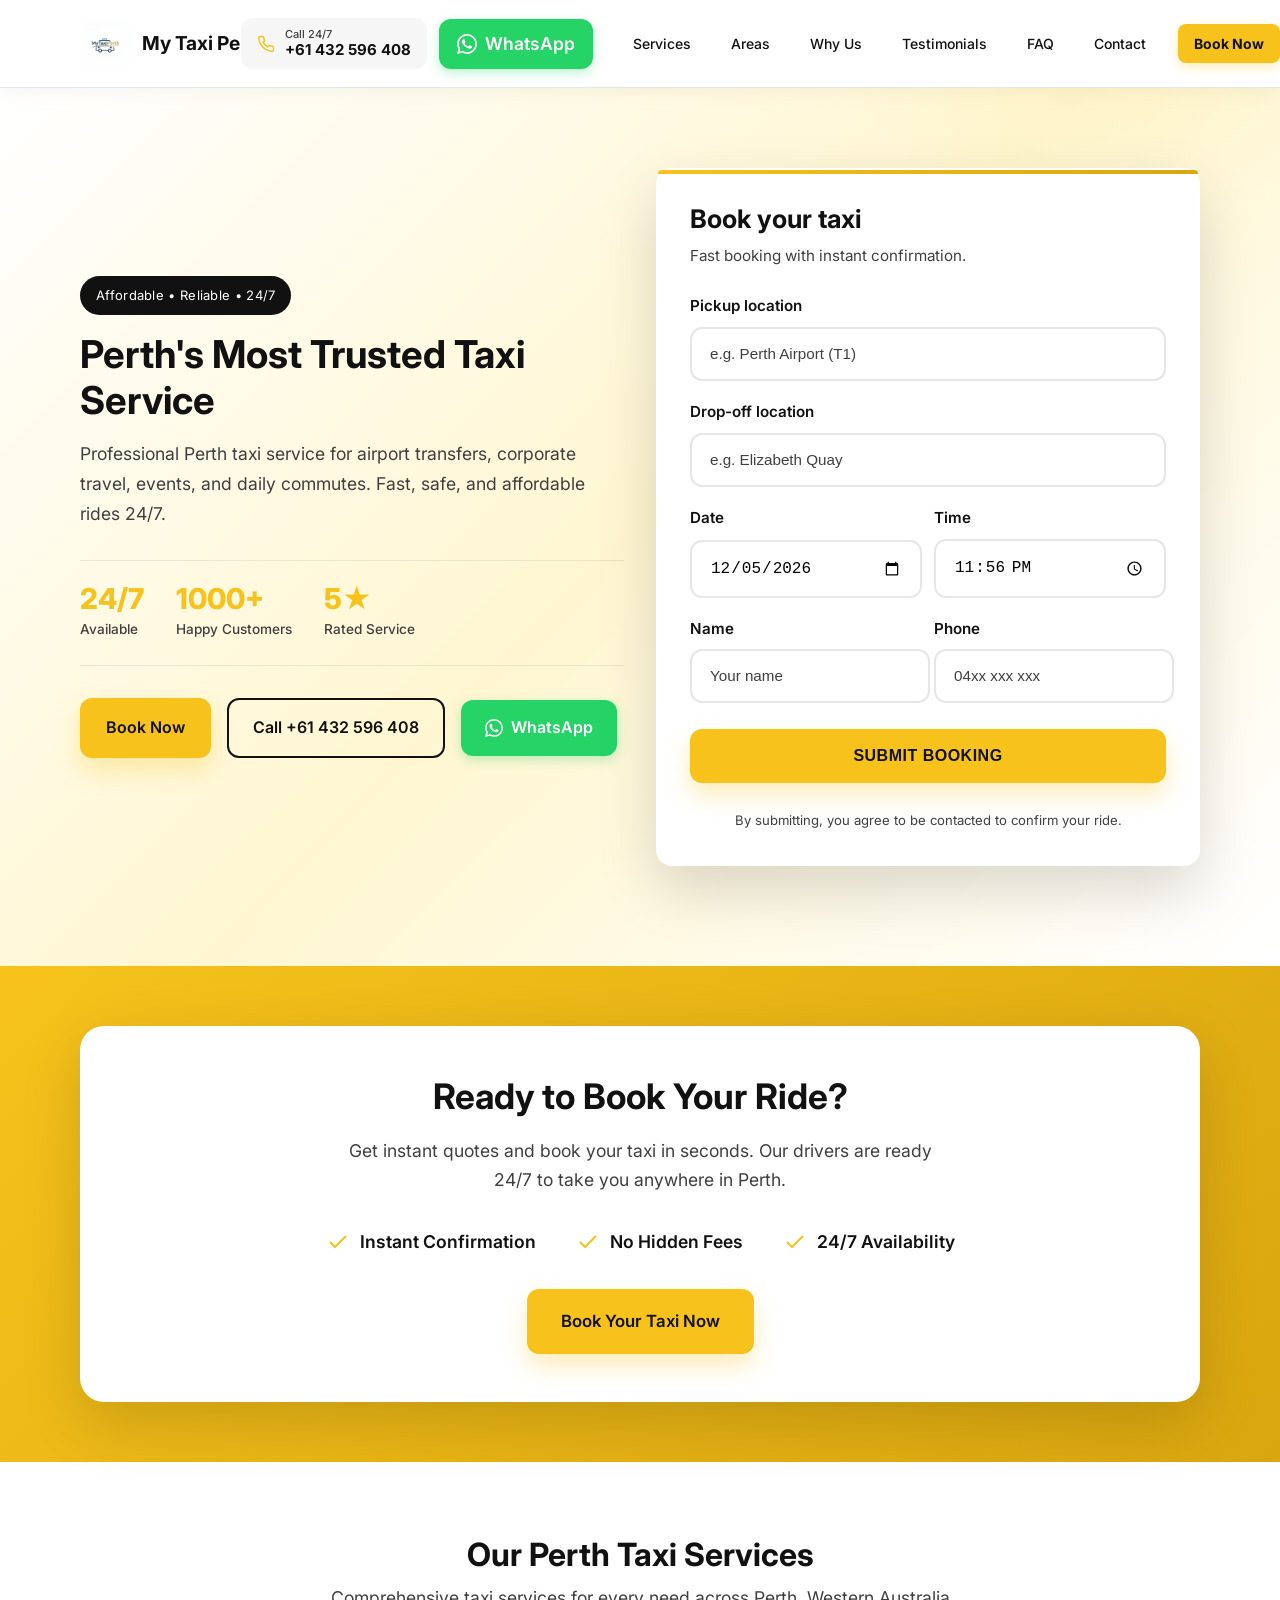
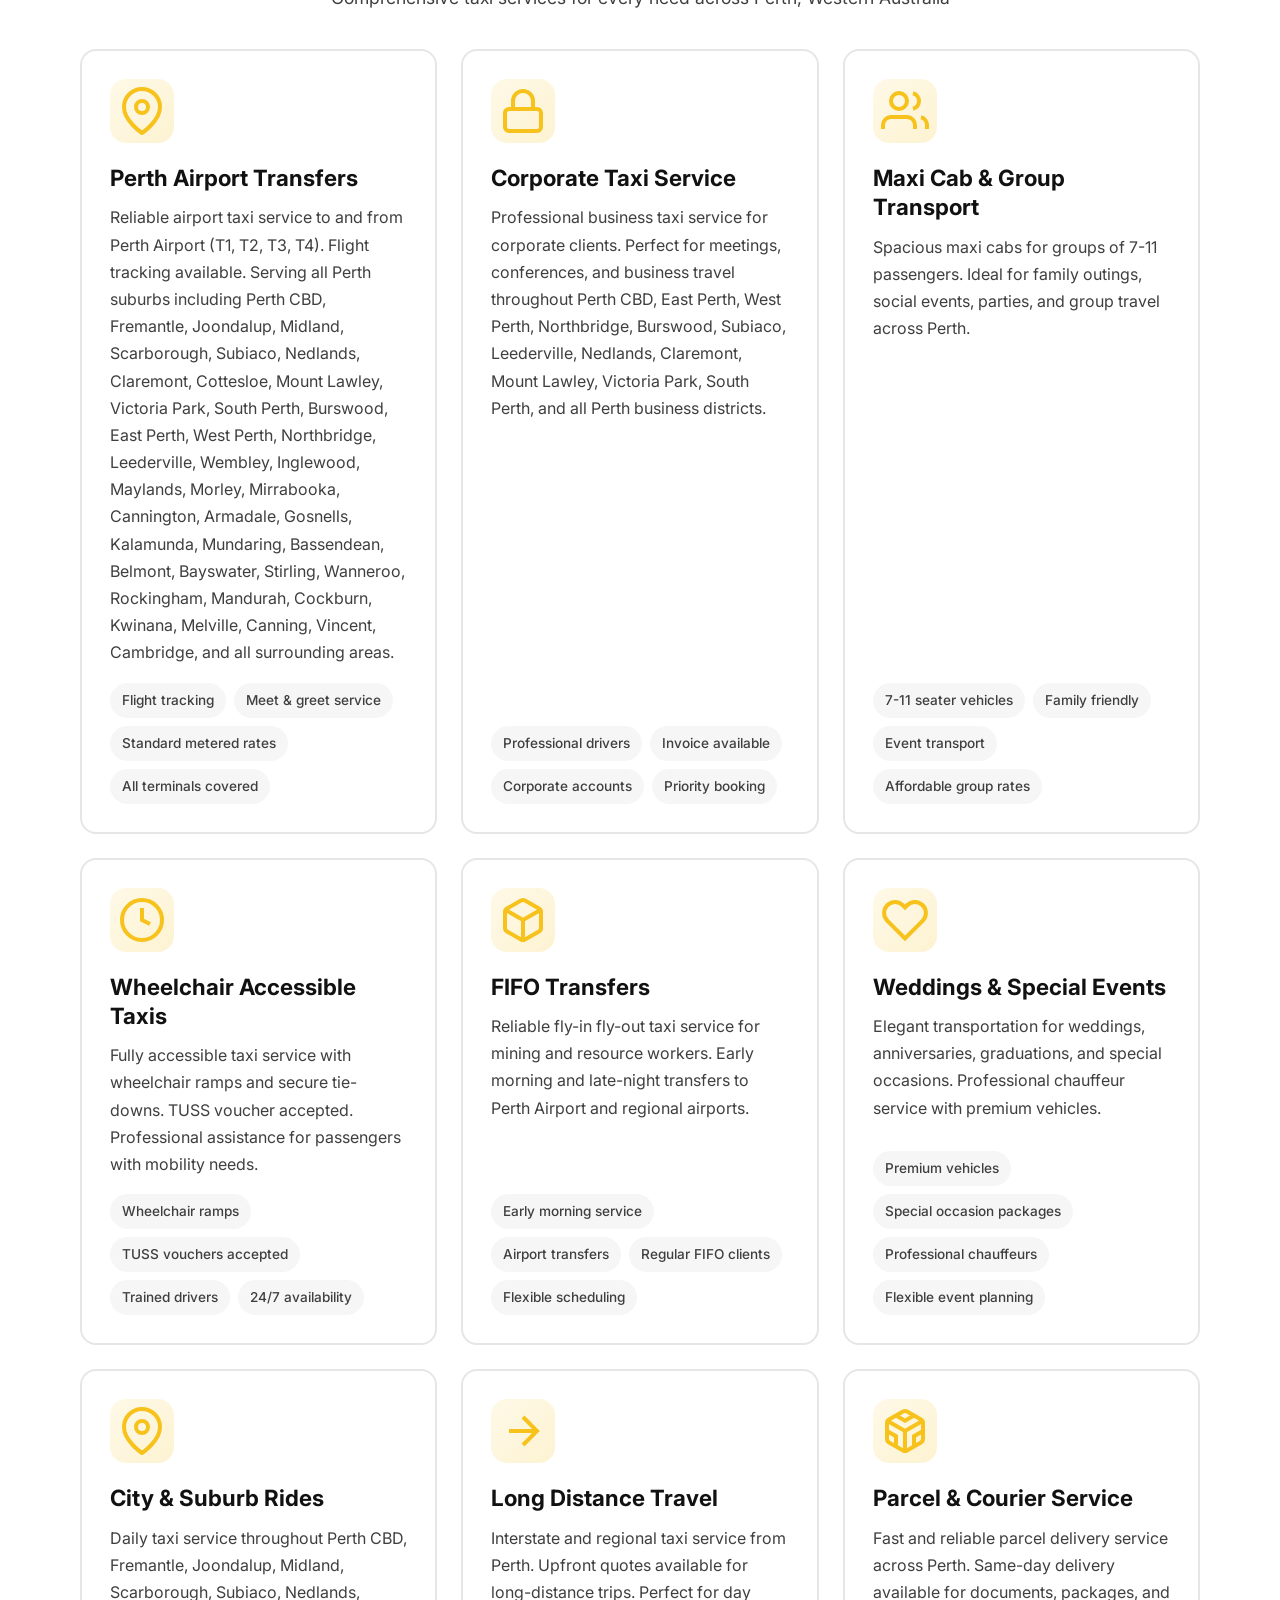
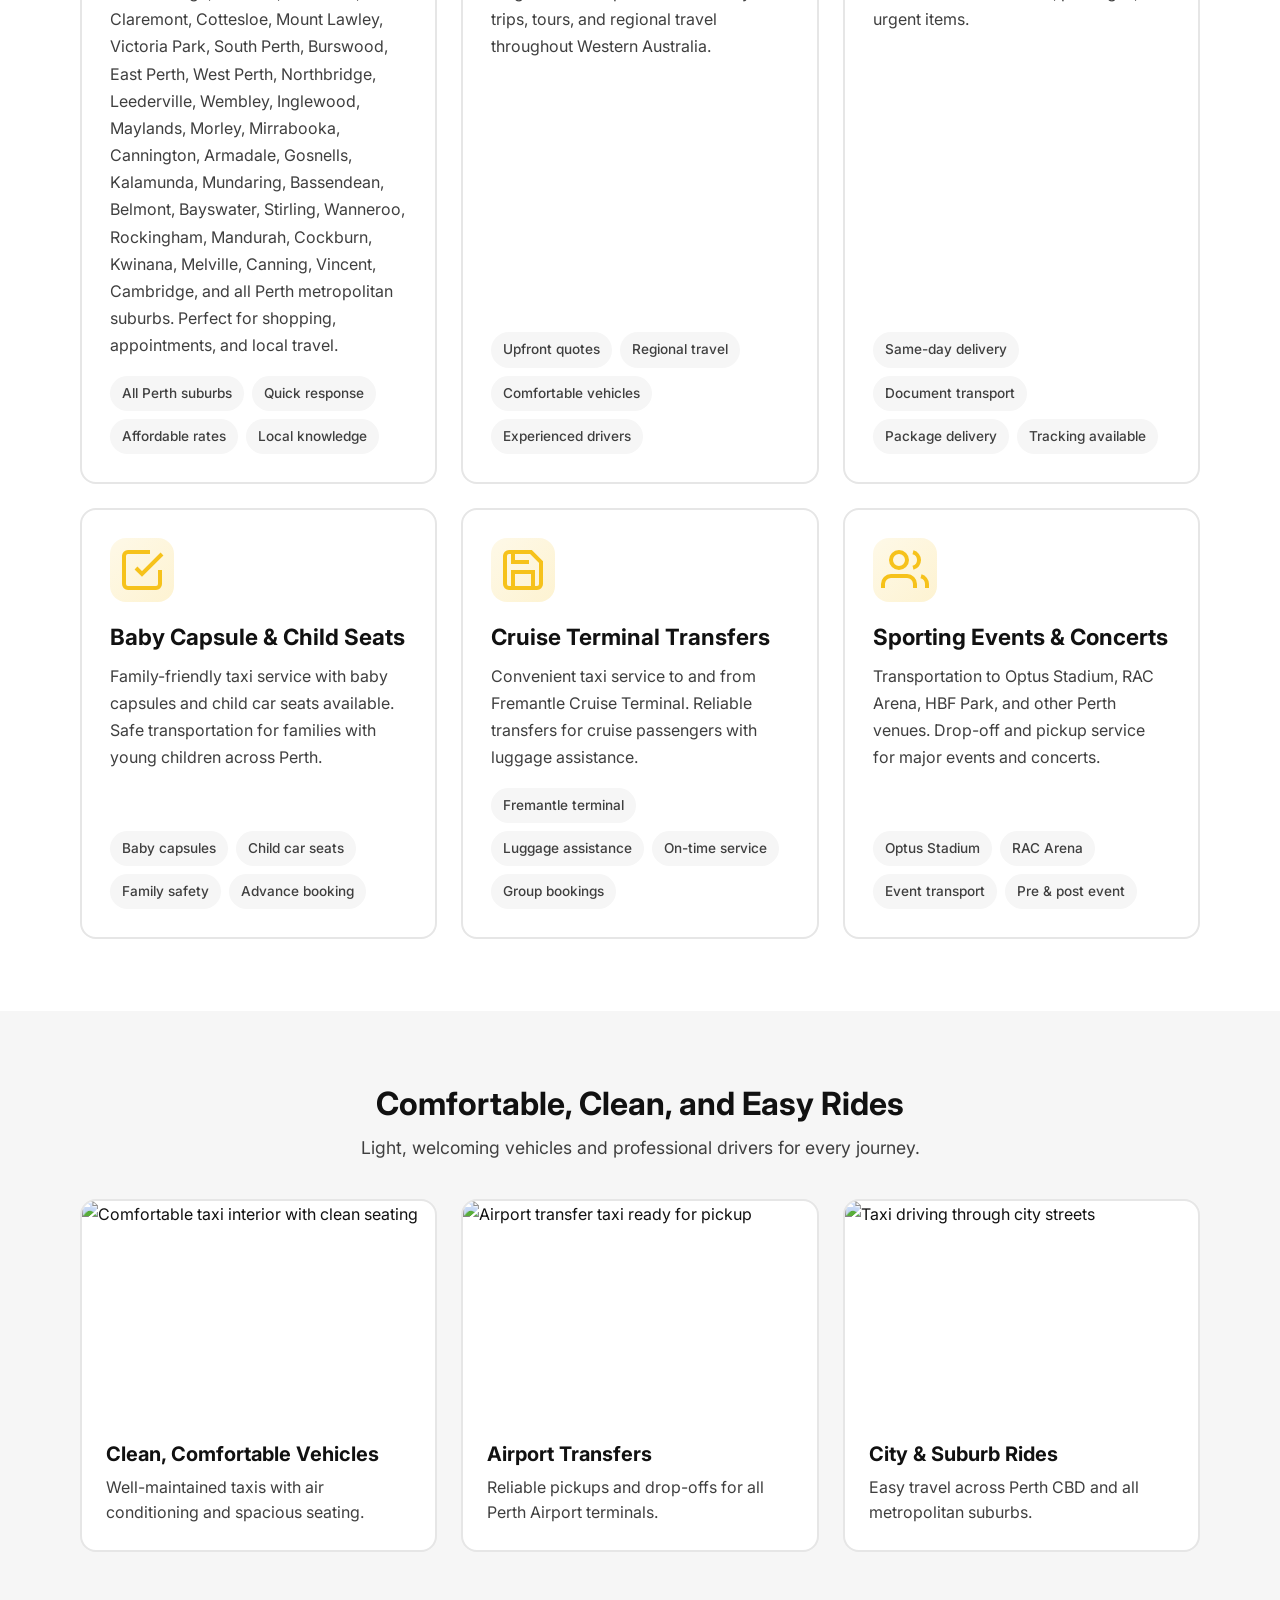
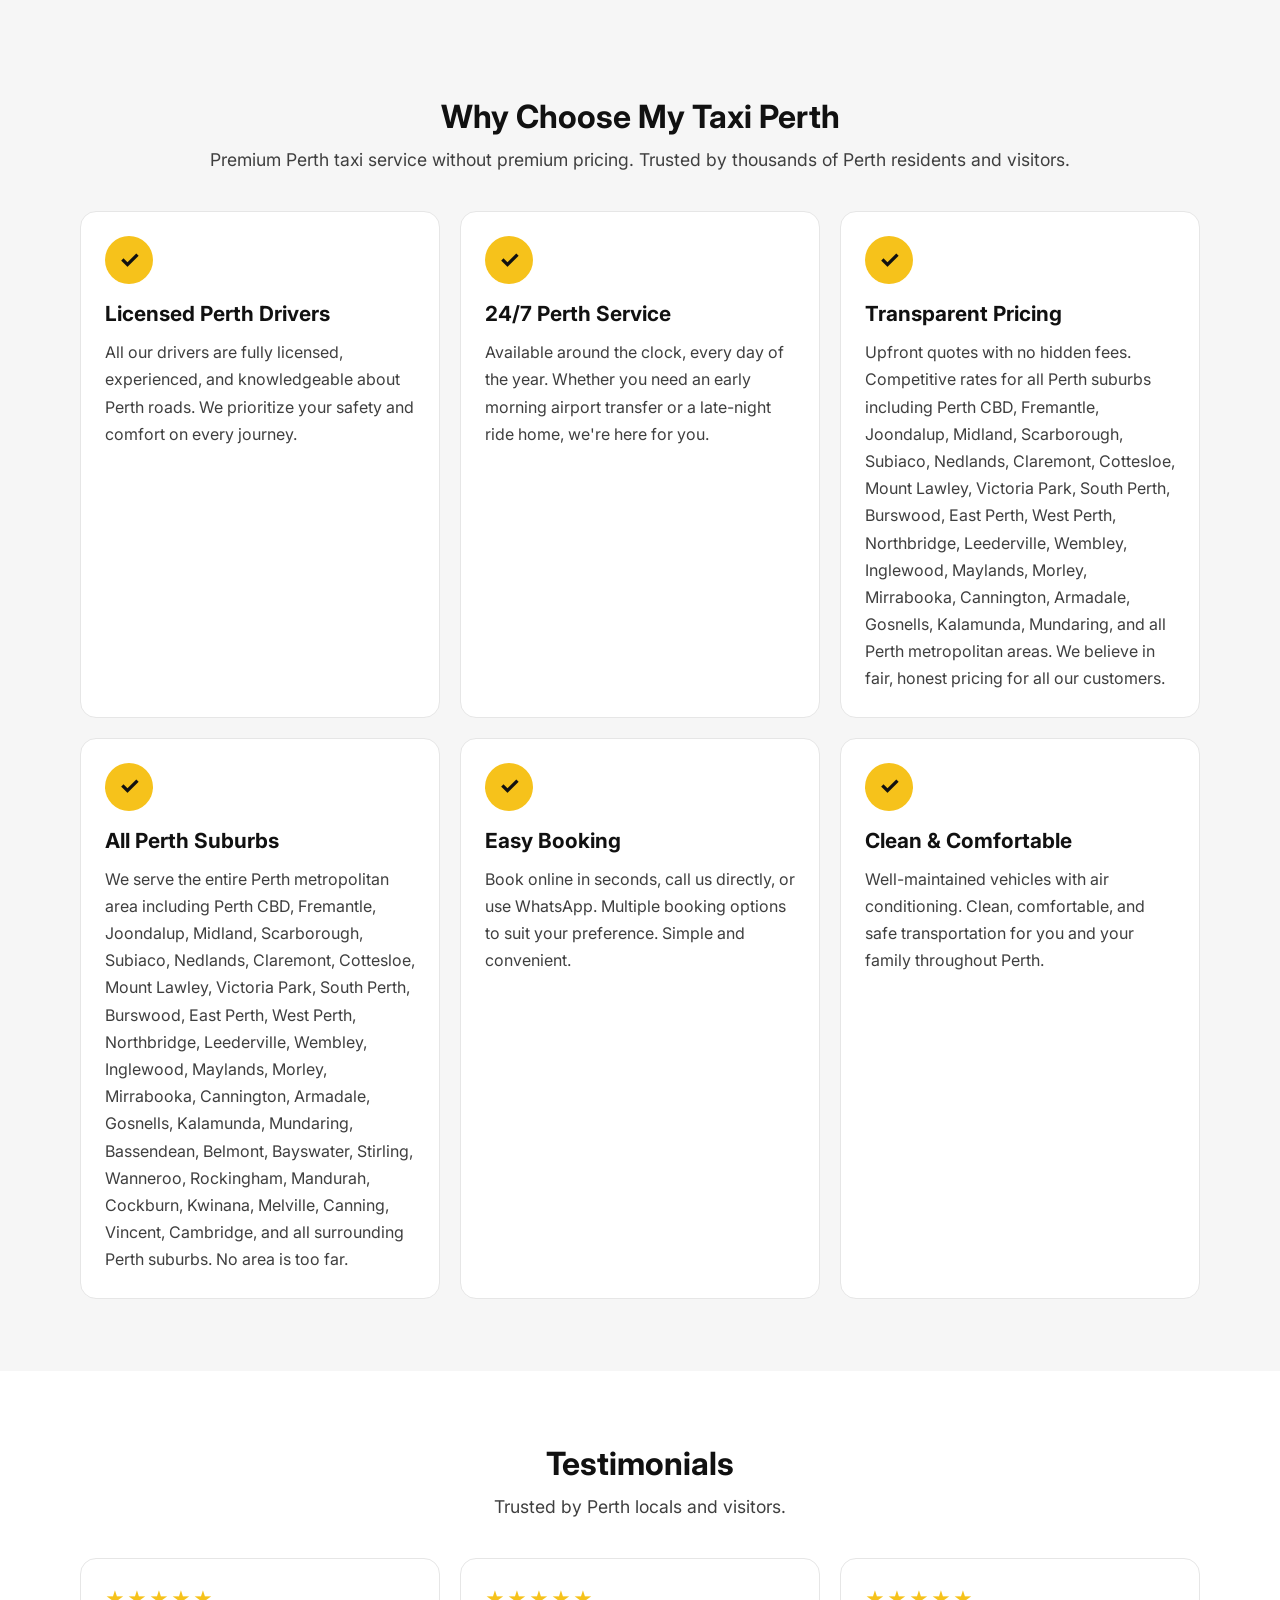
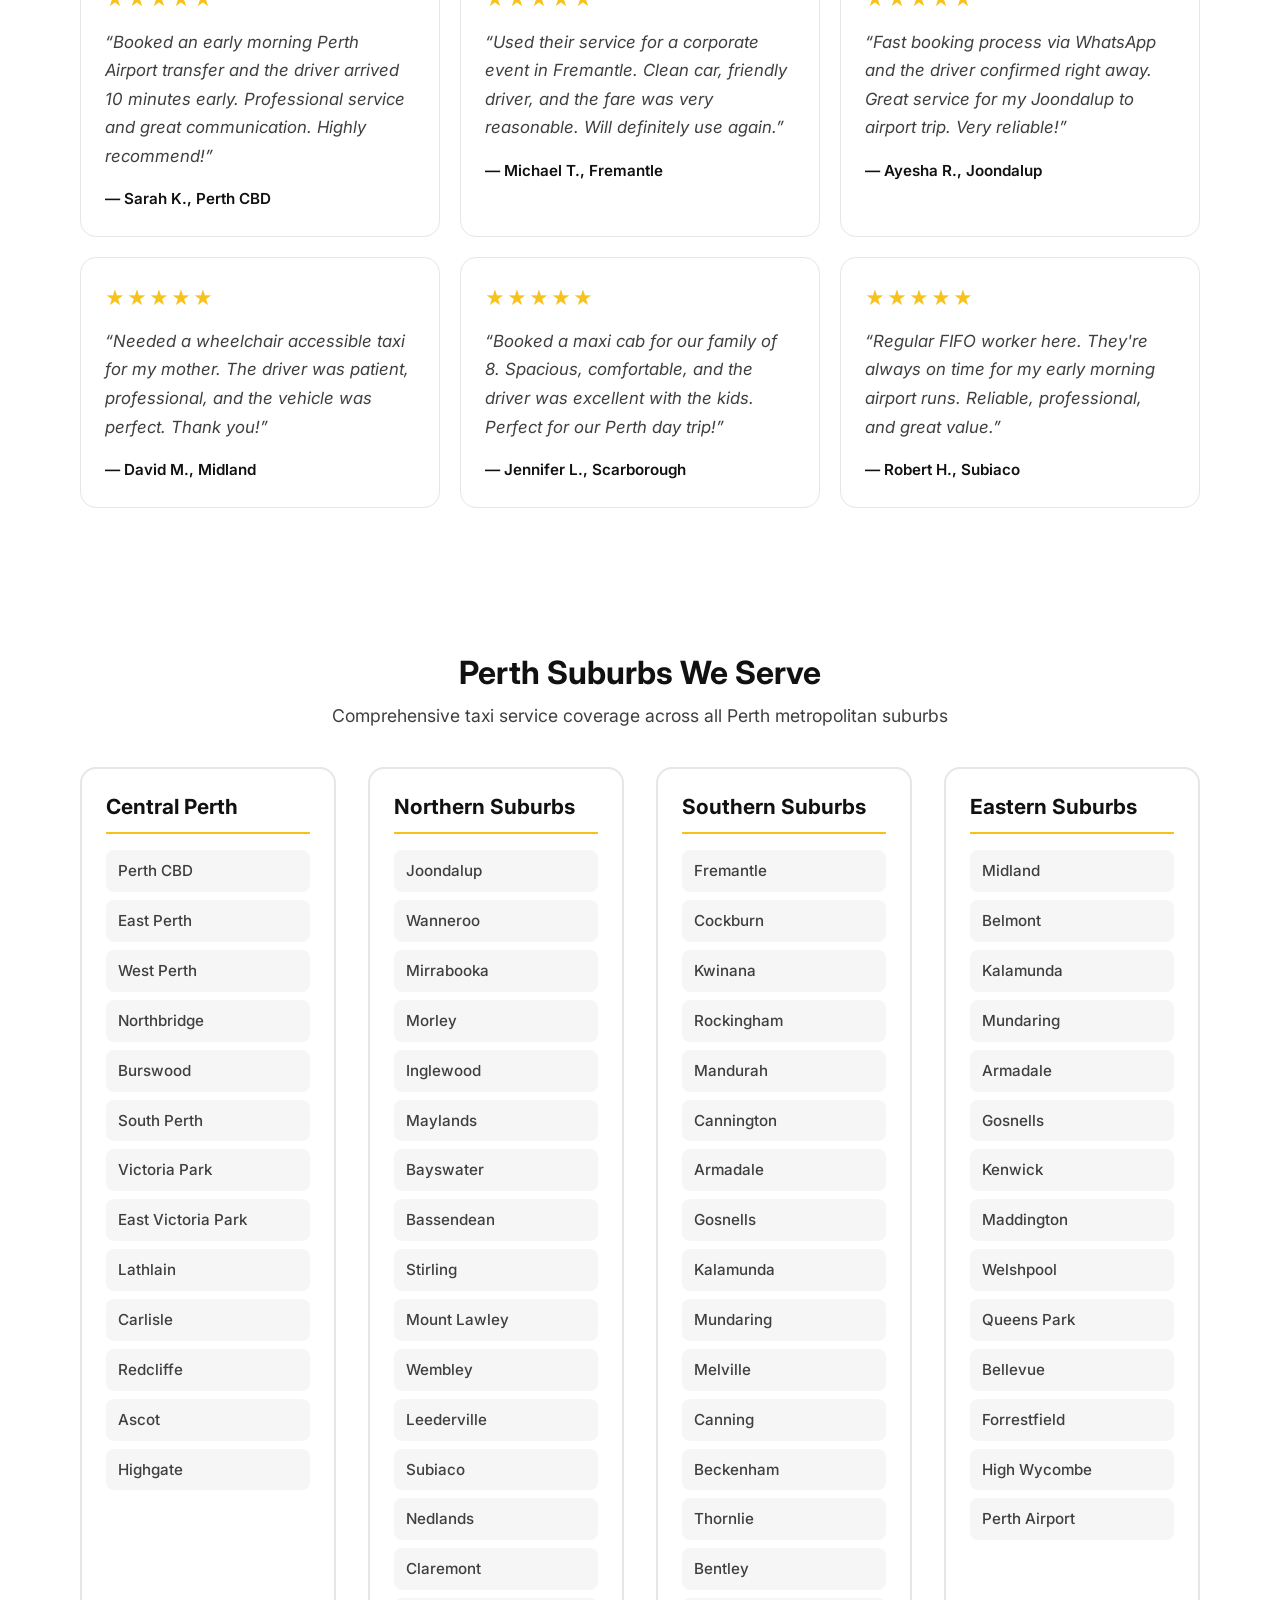
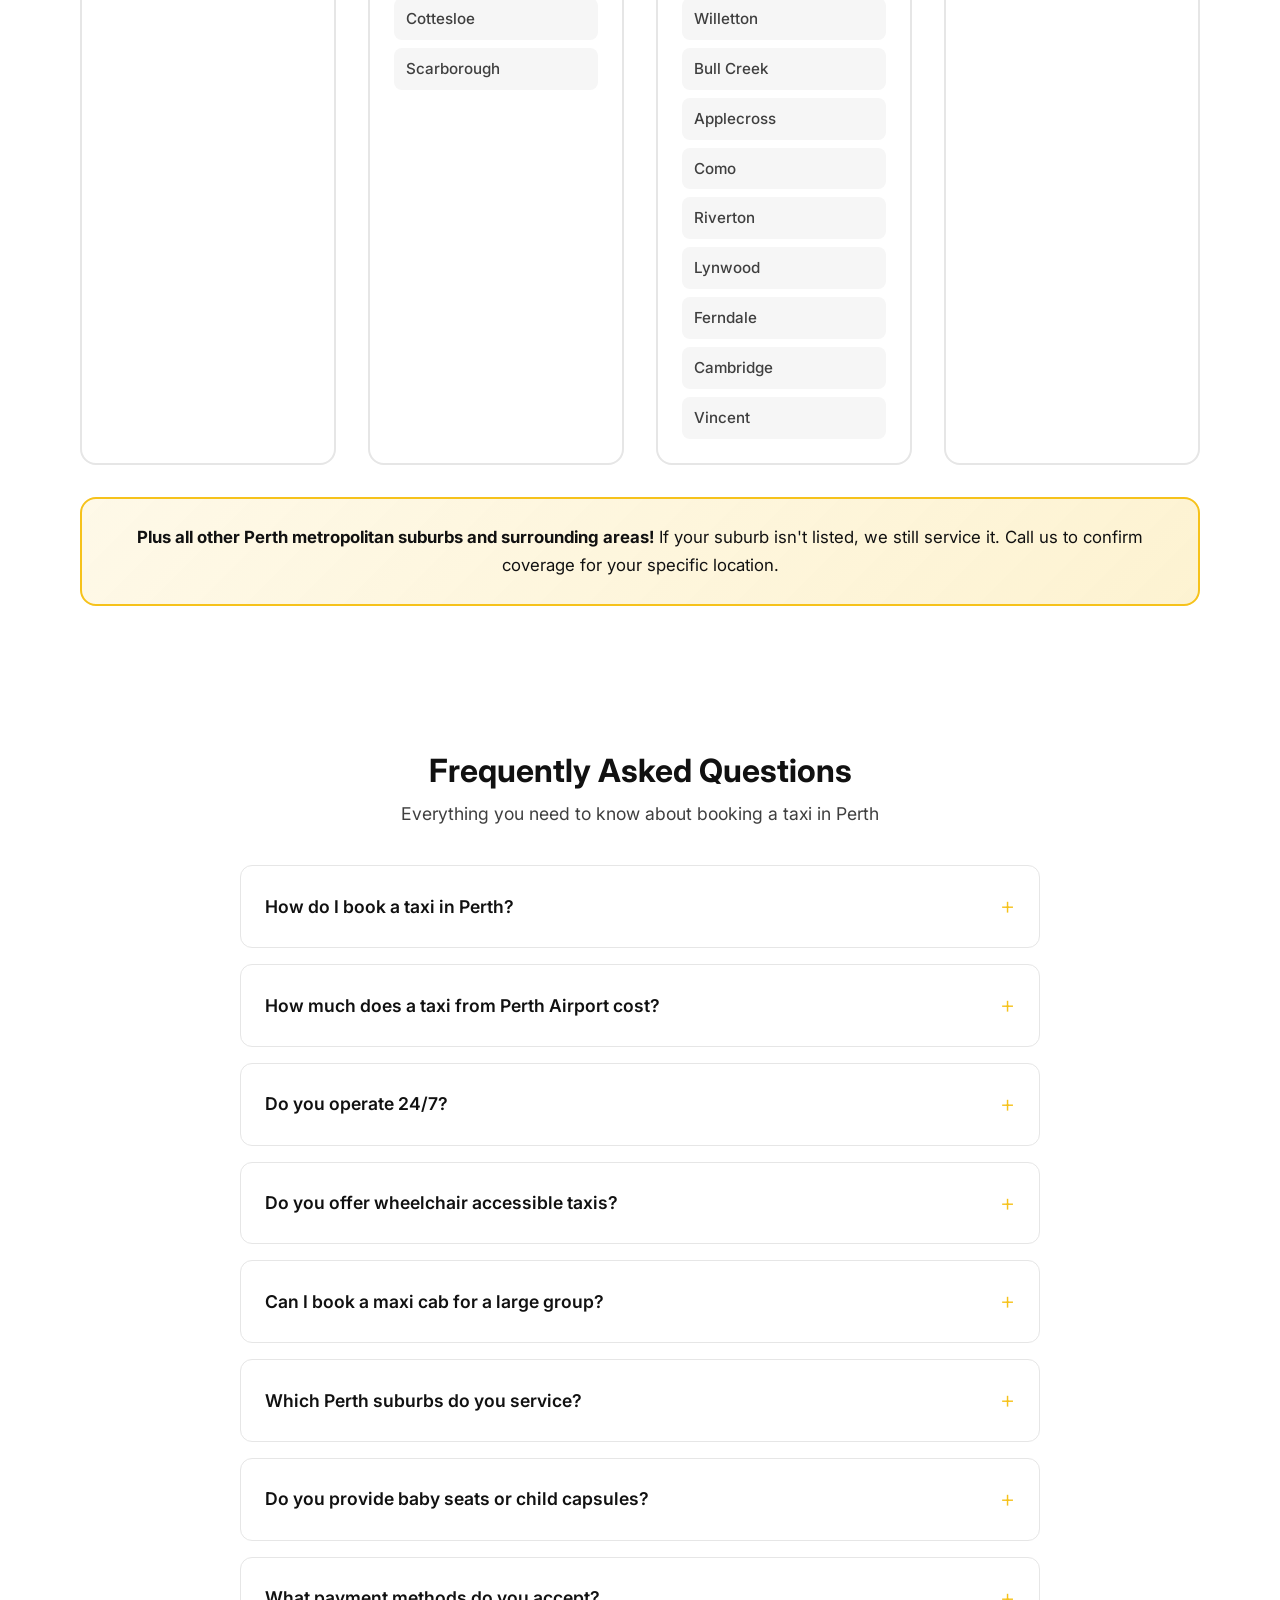
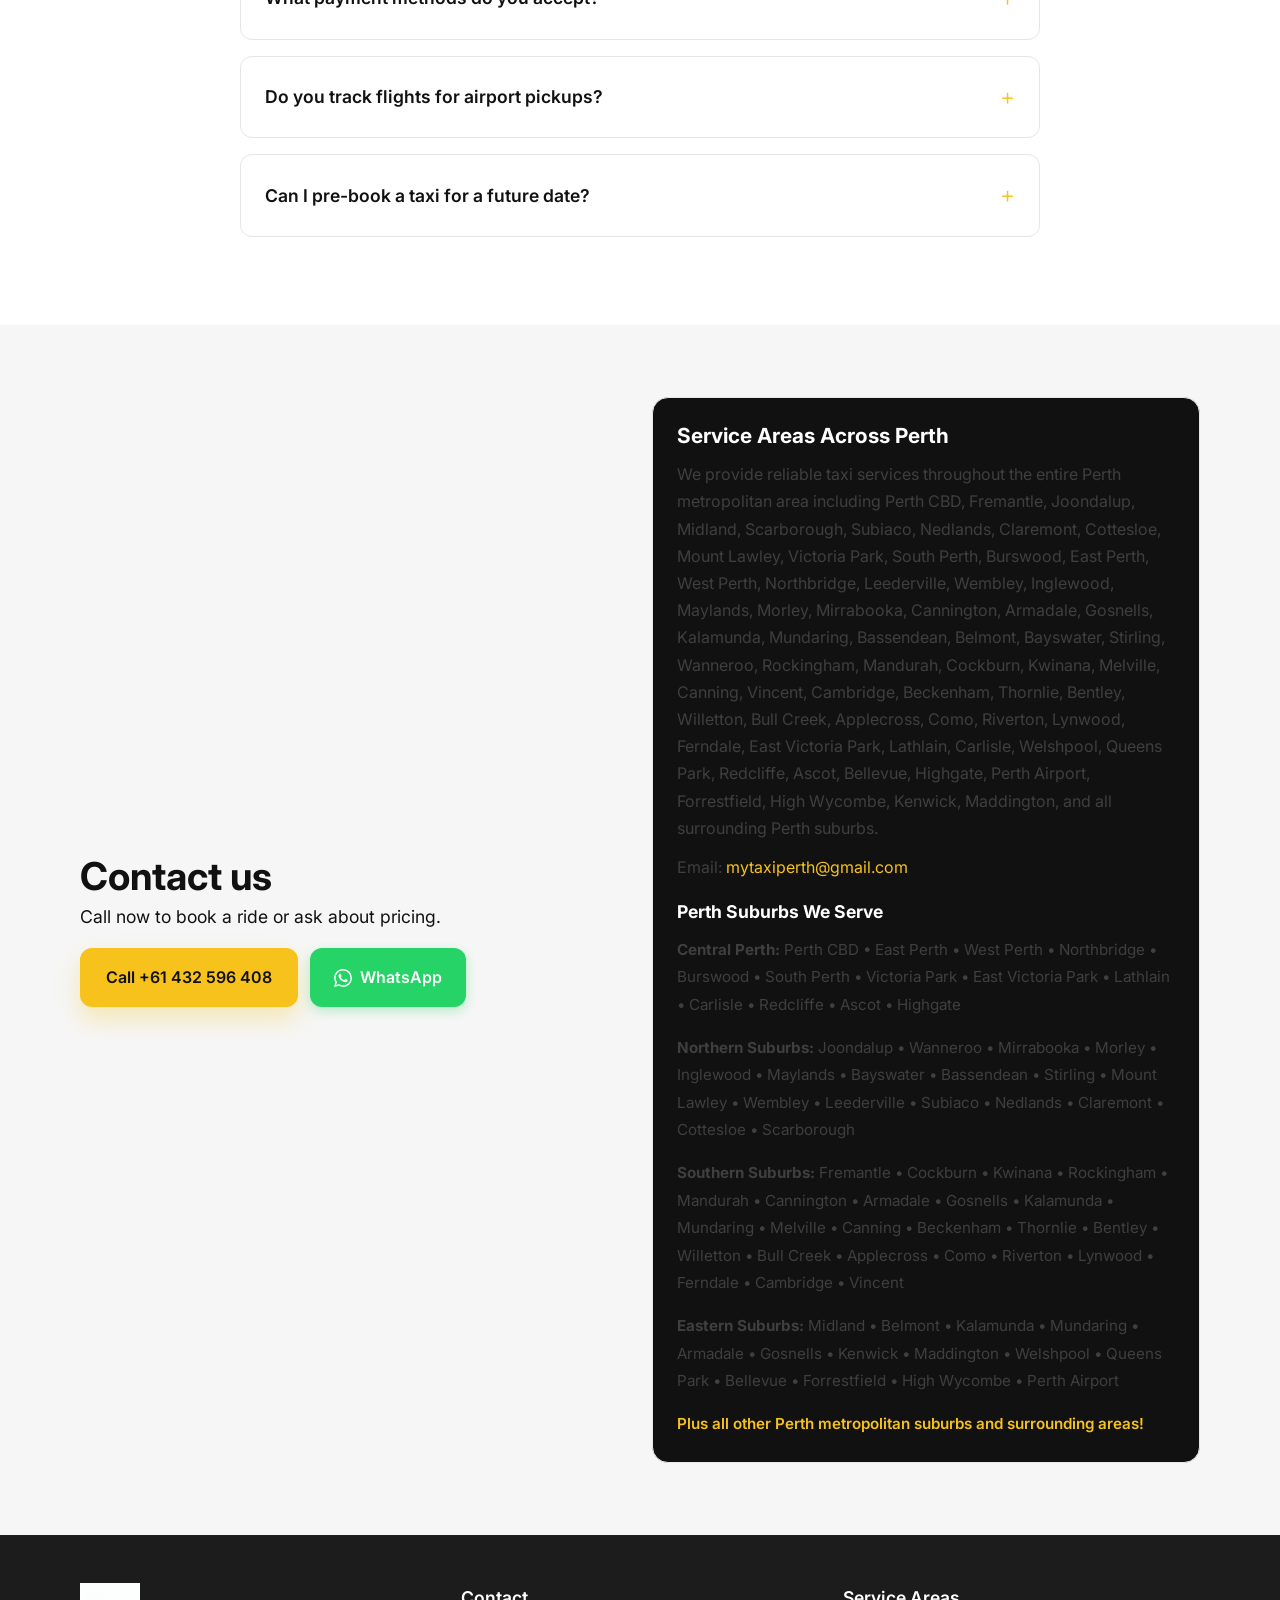
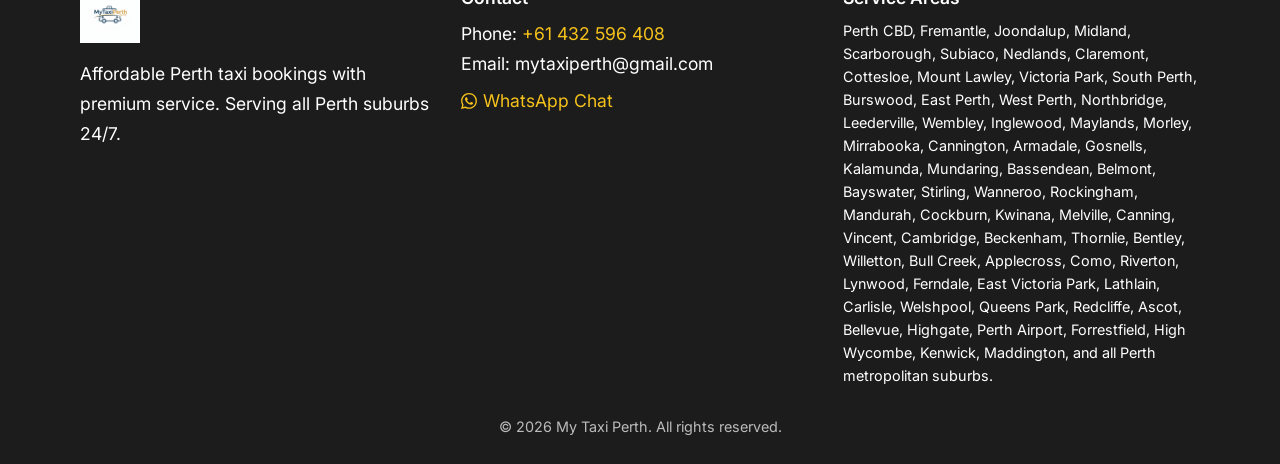
==== commit 93b06a50: "updates" ====
--- a/index.html
+++ b/index.html
@@ -1,6 +1,15 @@
 <!doctype html>
 <html lang="en">
   <head>
+    <!-- Google tag (gtag.js) -->
+    <script async src="https://www.googletagmanager.com/gtag/js?id=G-NSSZR13VDL"></script>
+    <script>
+      window.dataLayer = window.dataLayer || [];
+      function gtag(){dataLayer.push(arguments);}
+      gtag('js', new Date());
+      gtag('config', 'G-NSSZR13VDL');
+    </script>
+    
     <meta charset="UTF-8" />
     <meta name="viewport" content="width=device-width, initial-scale=1" />
     
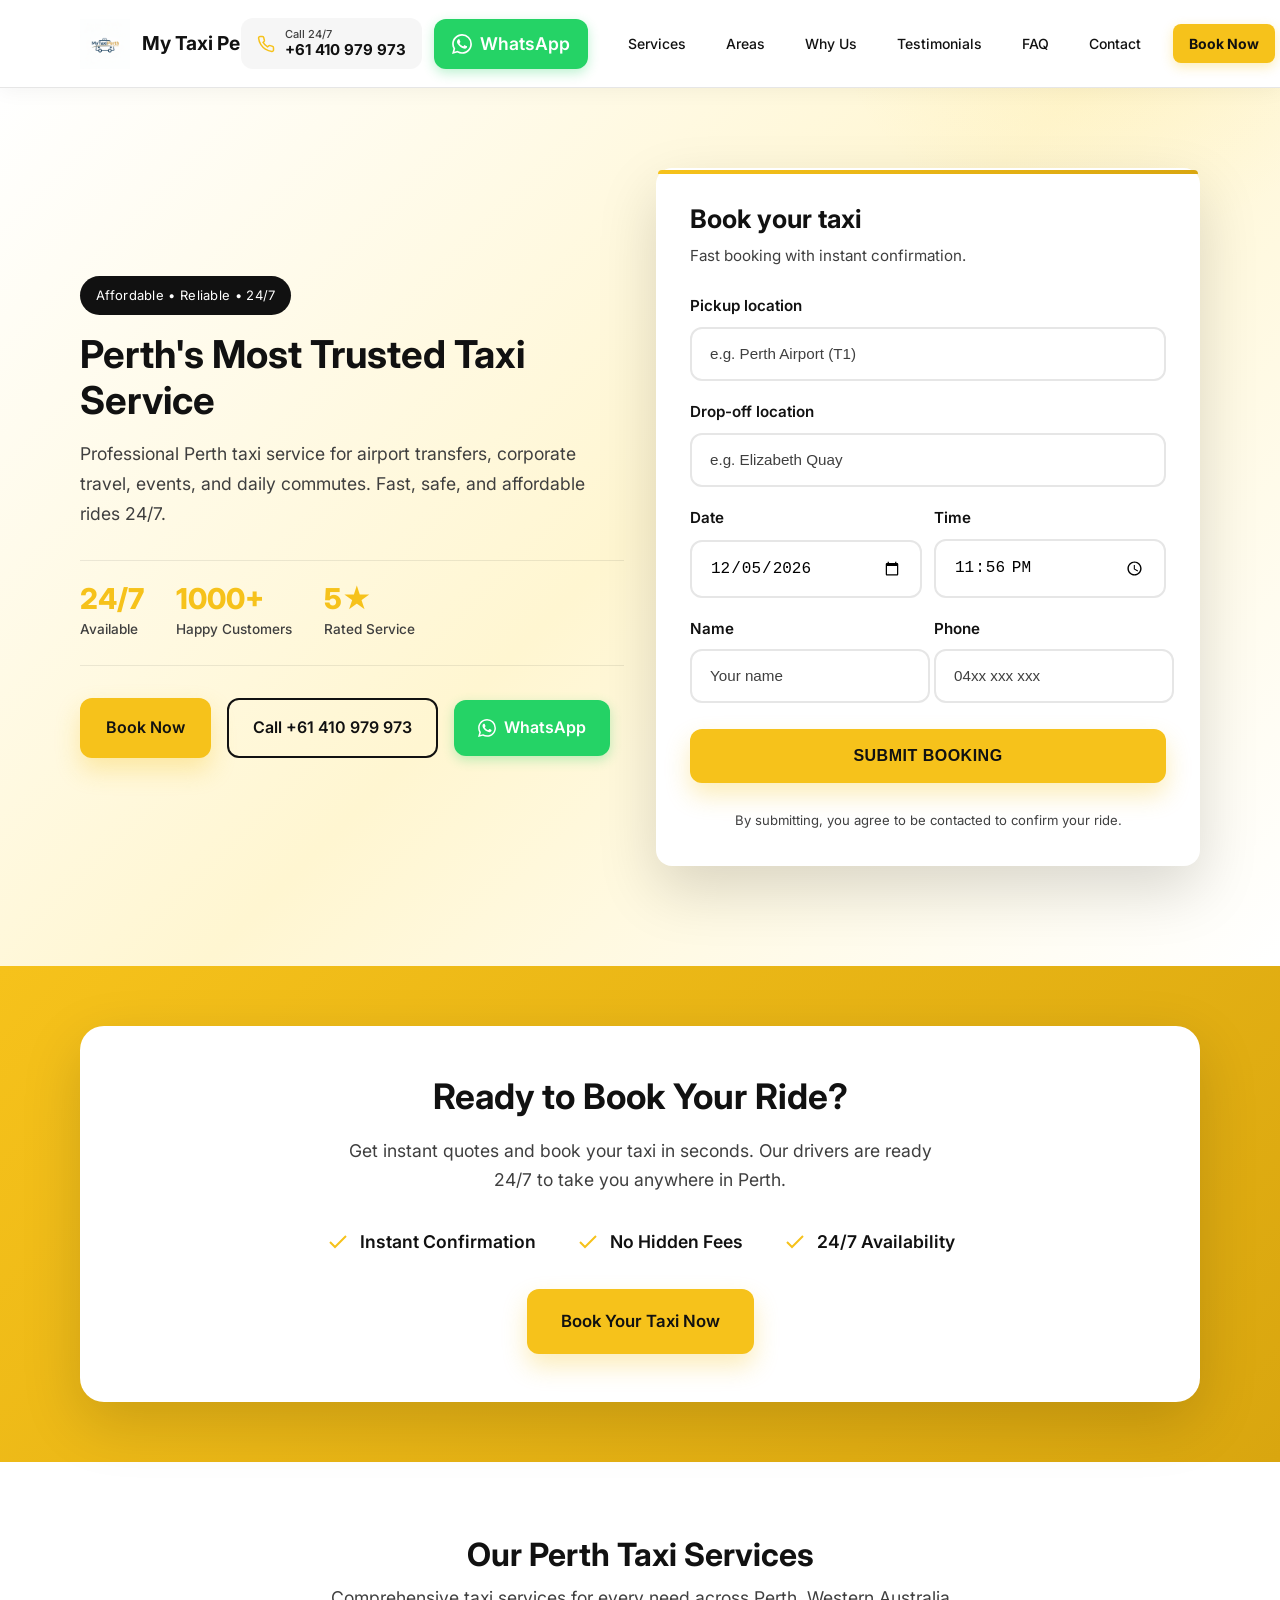
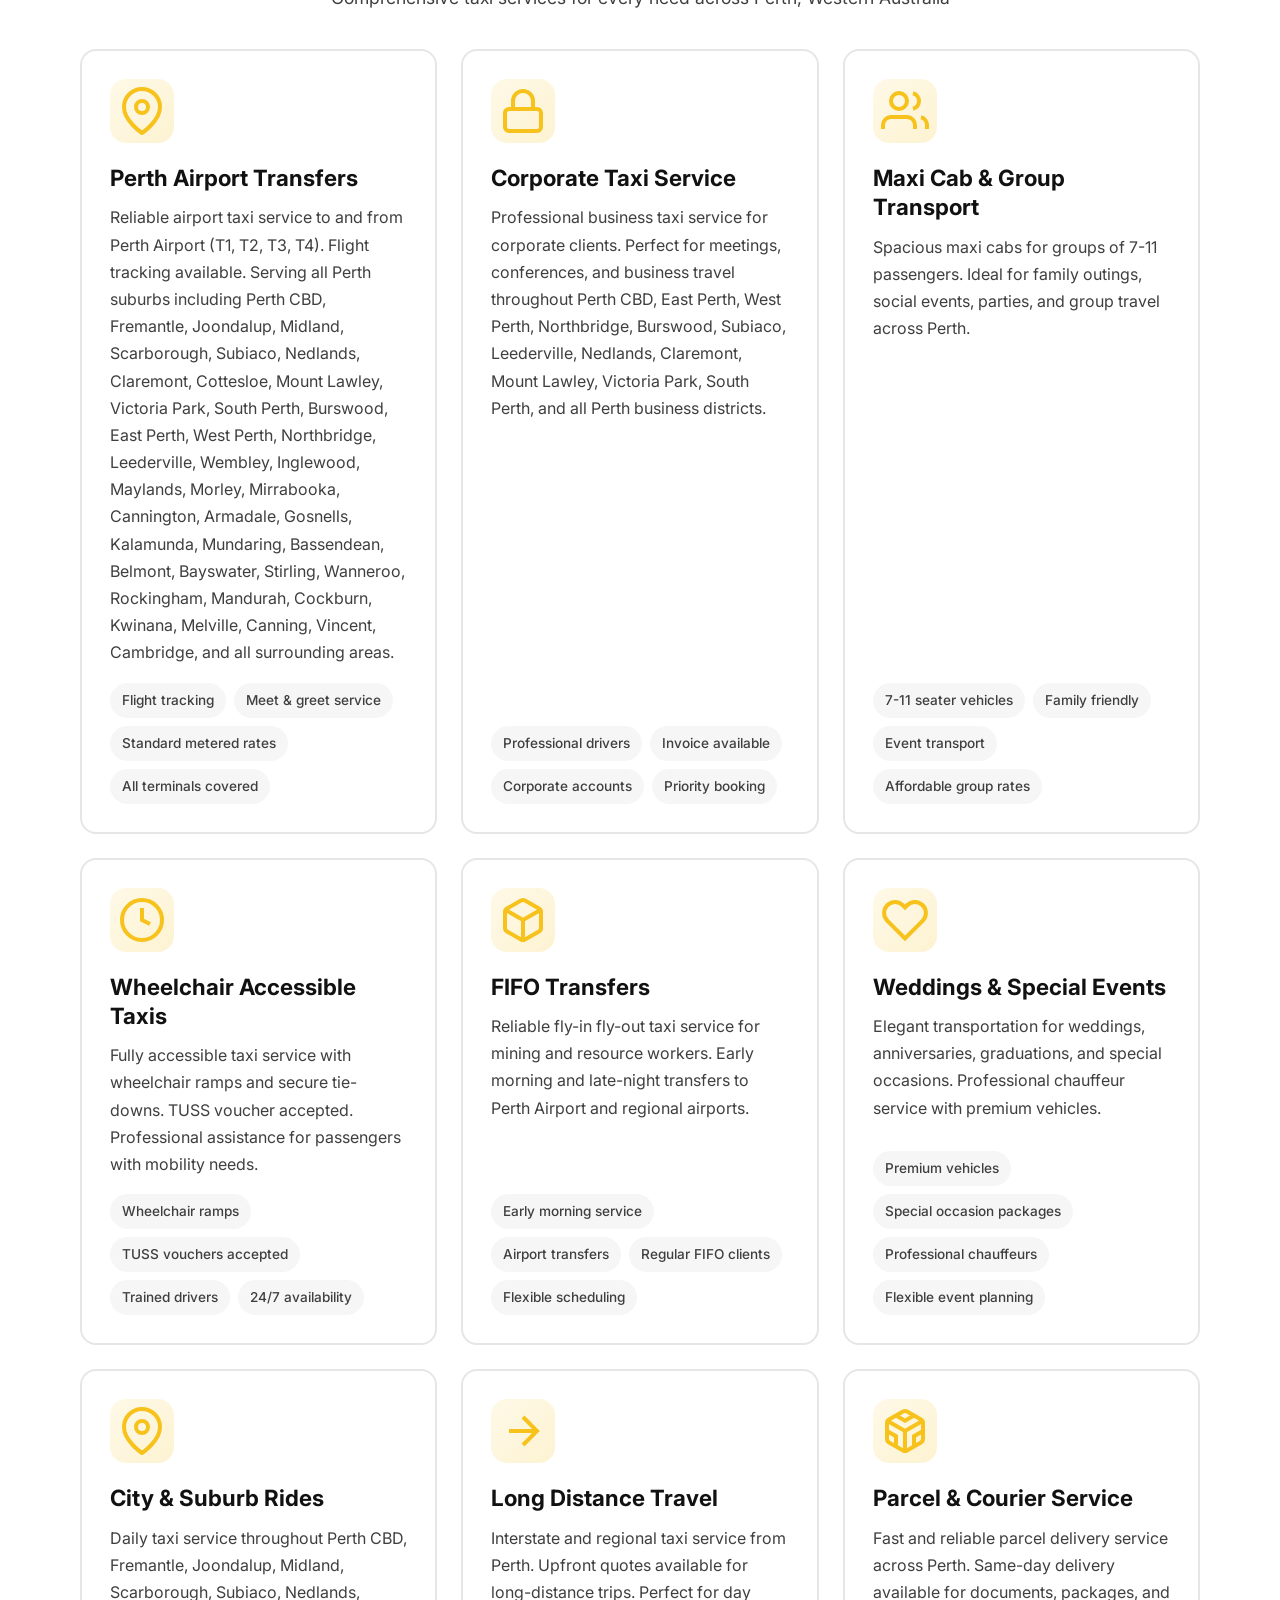
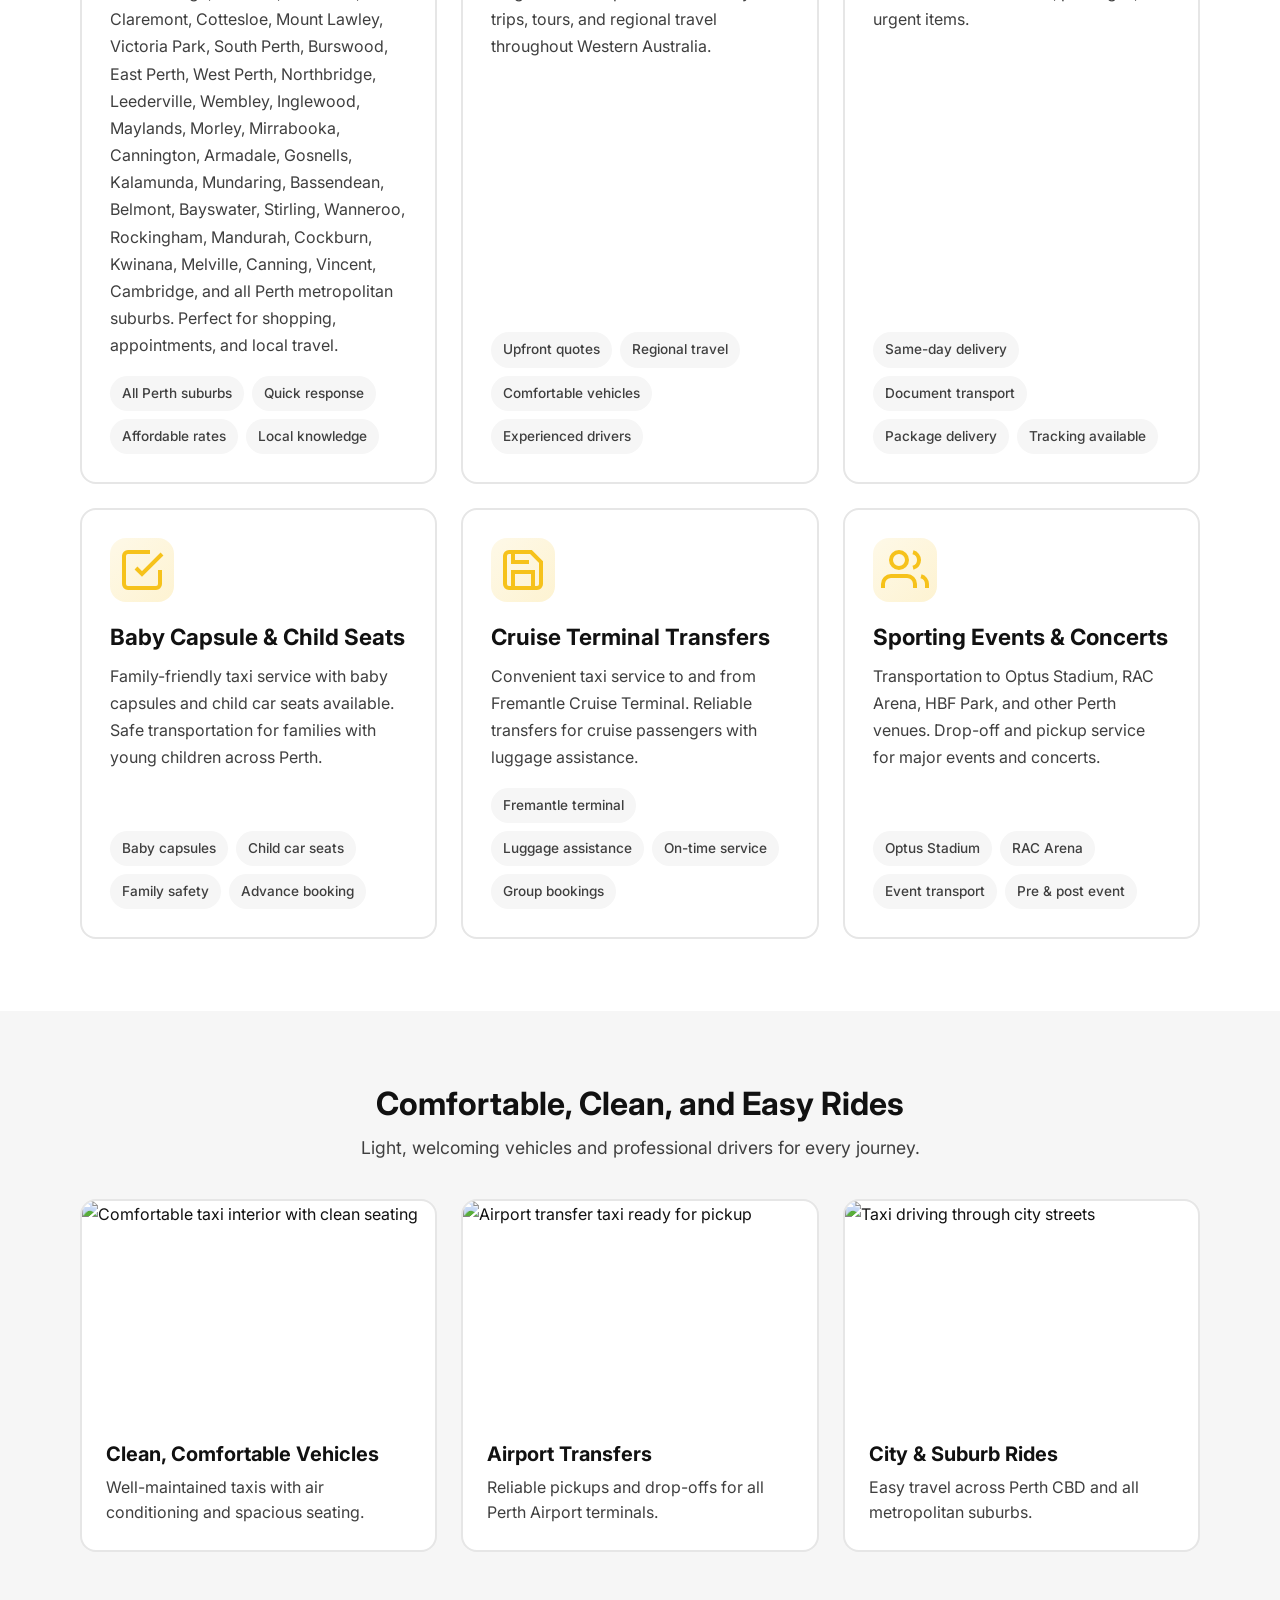
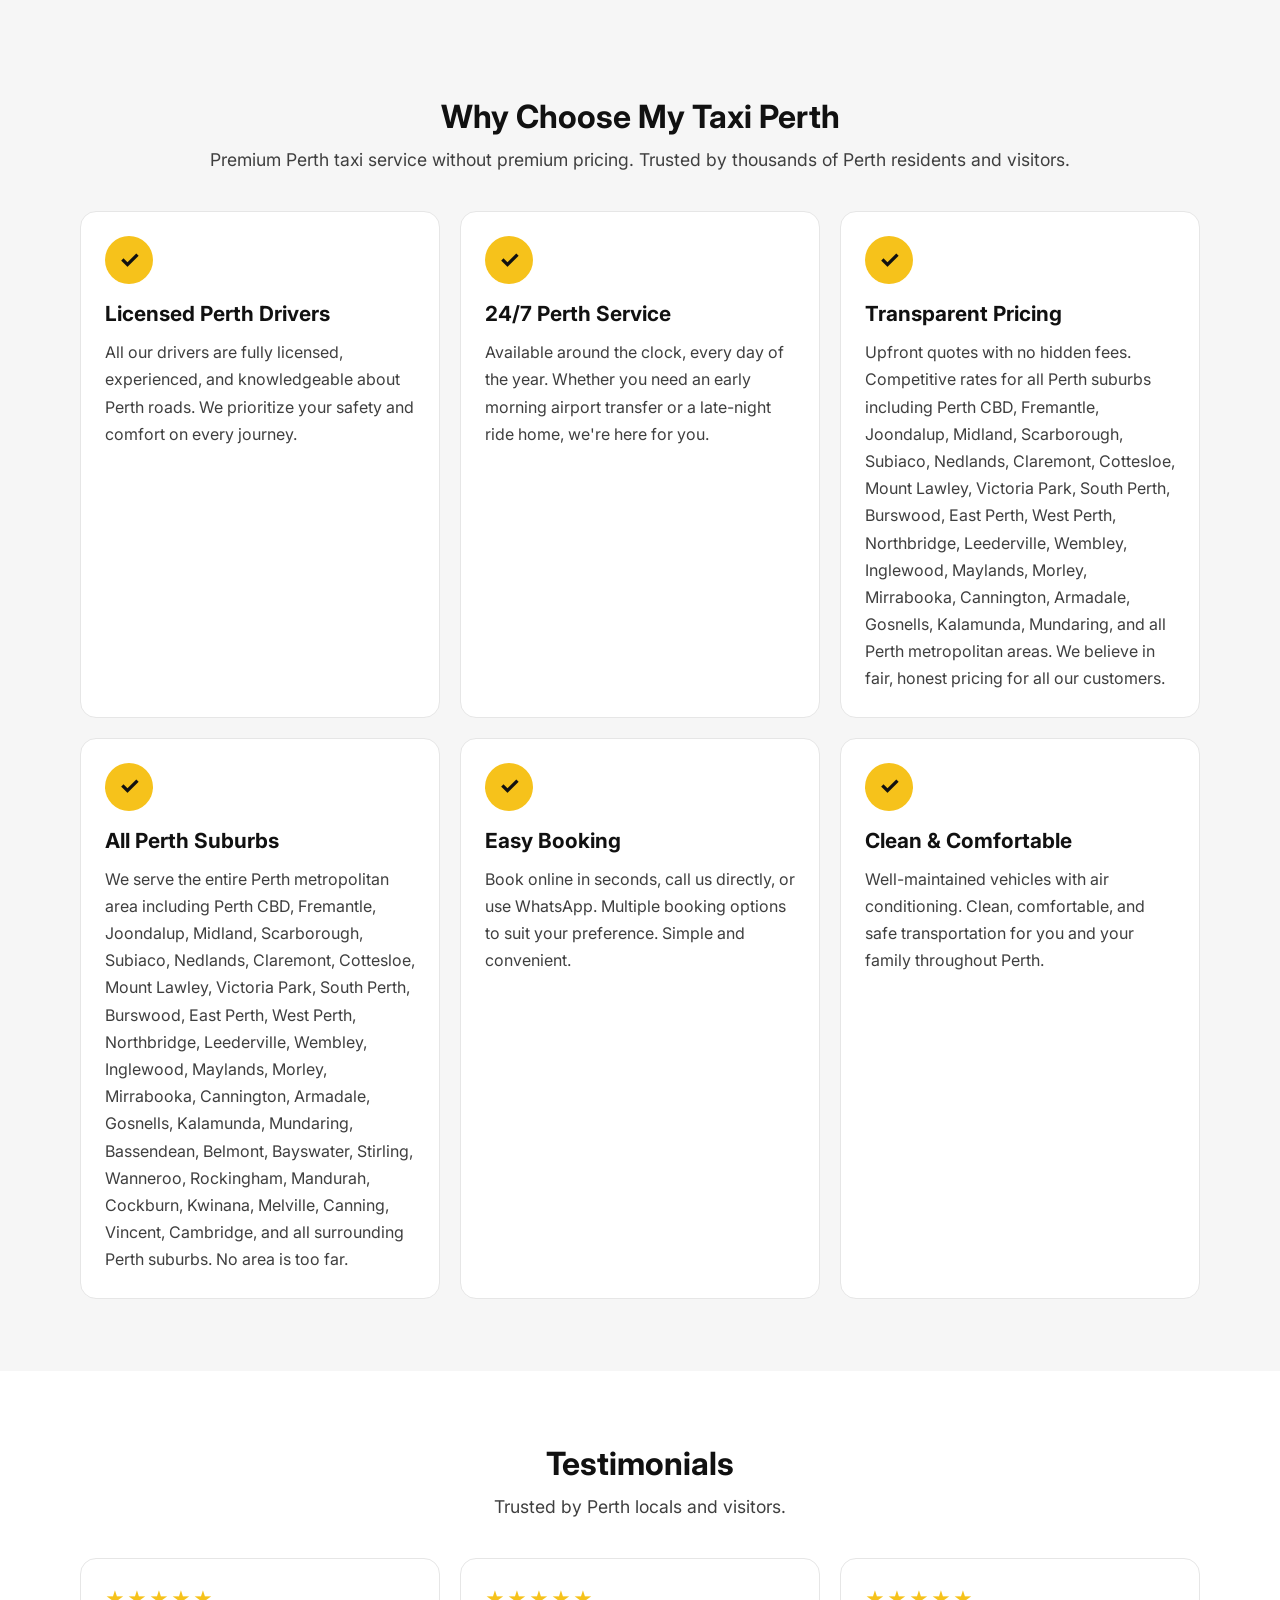
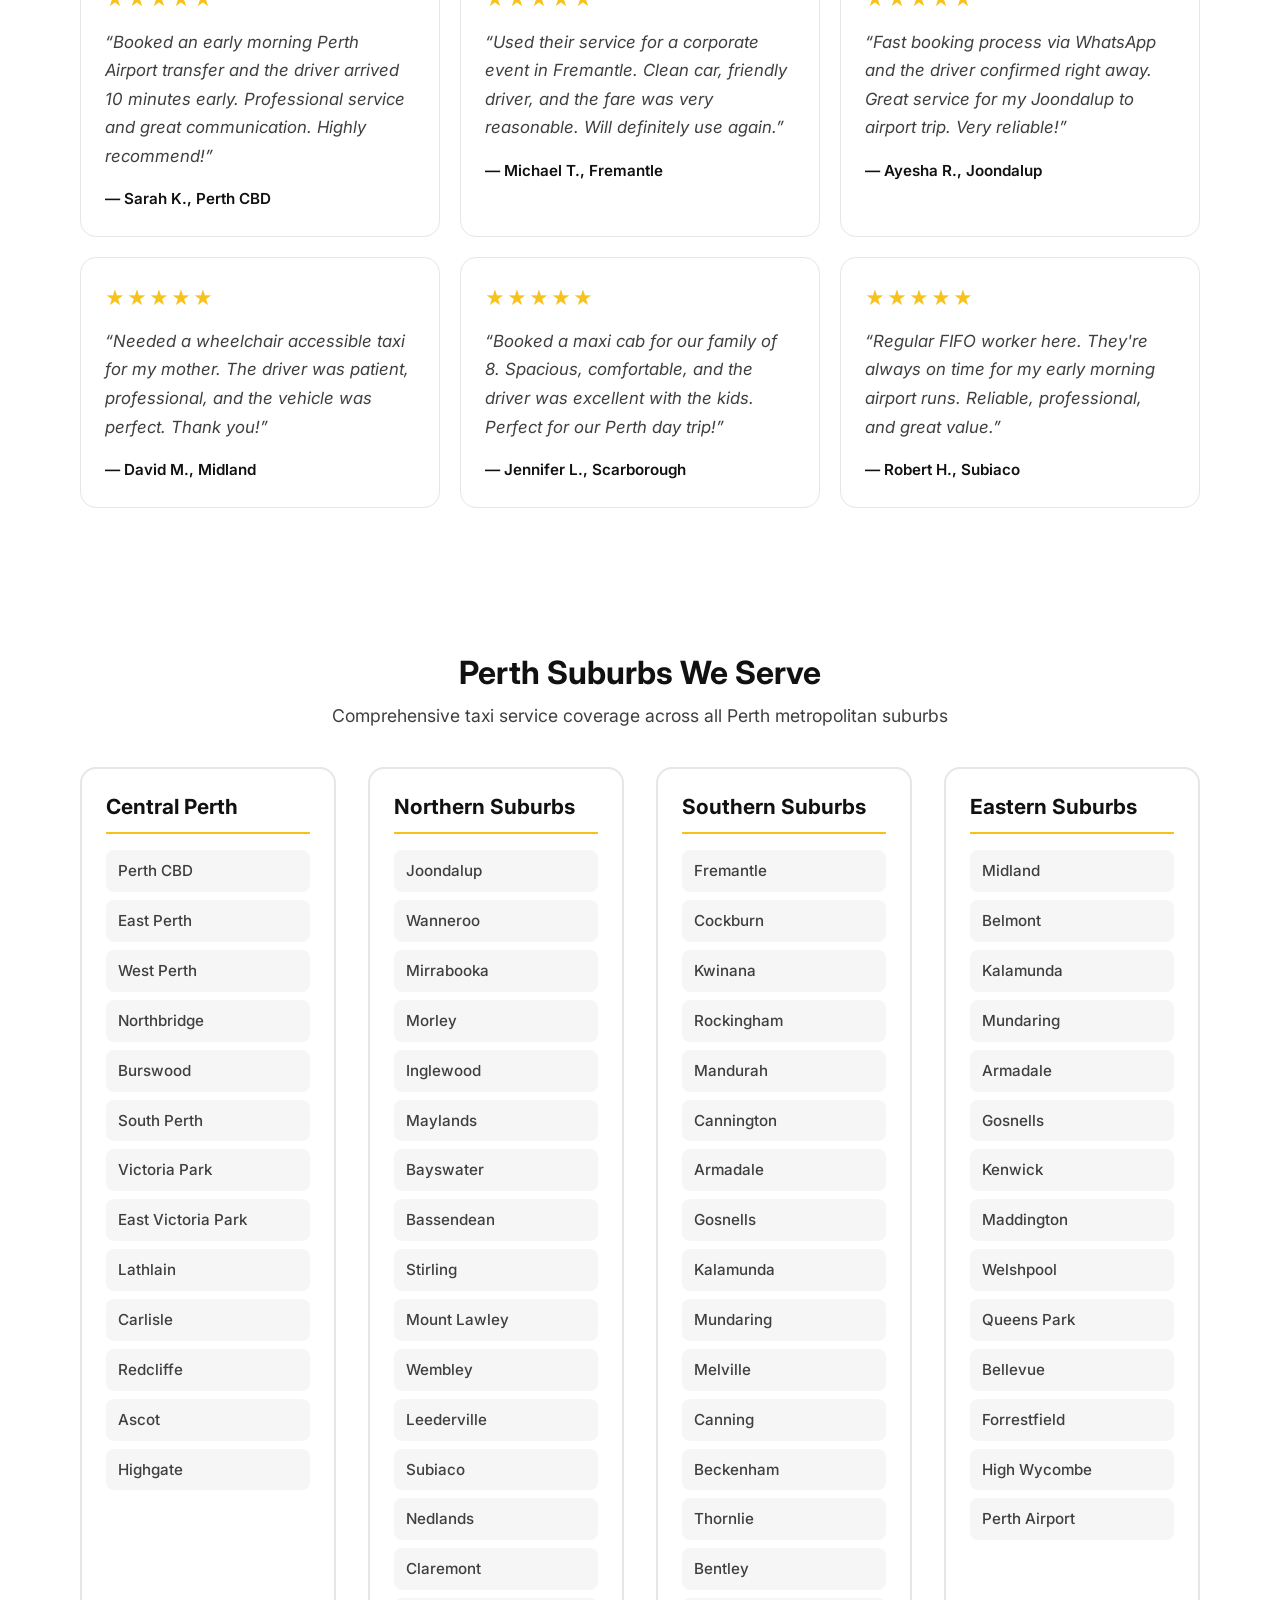
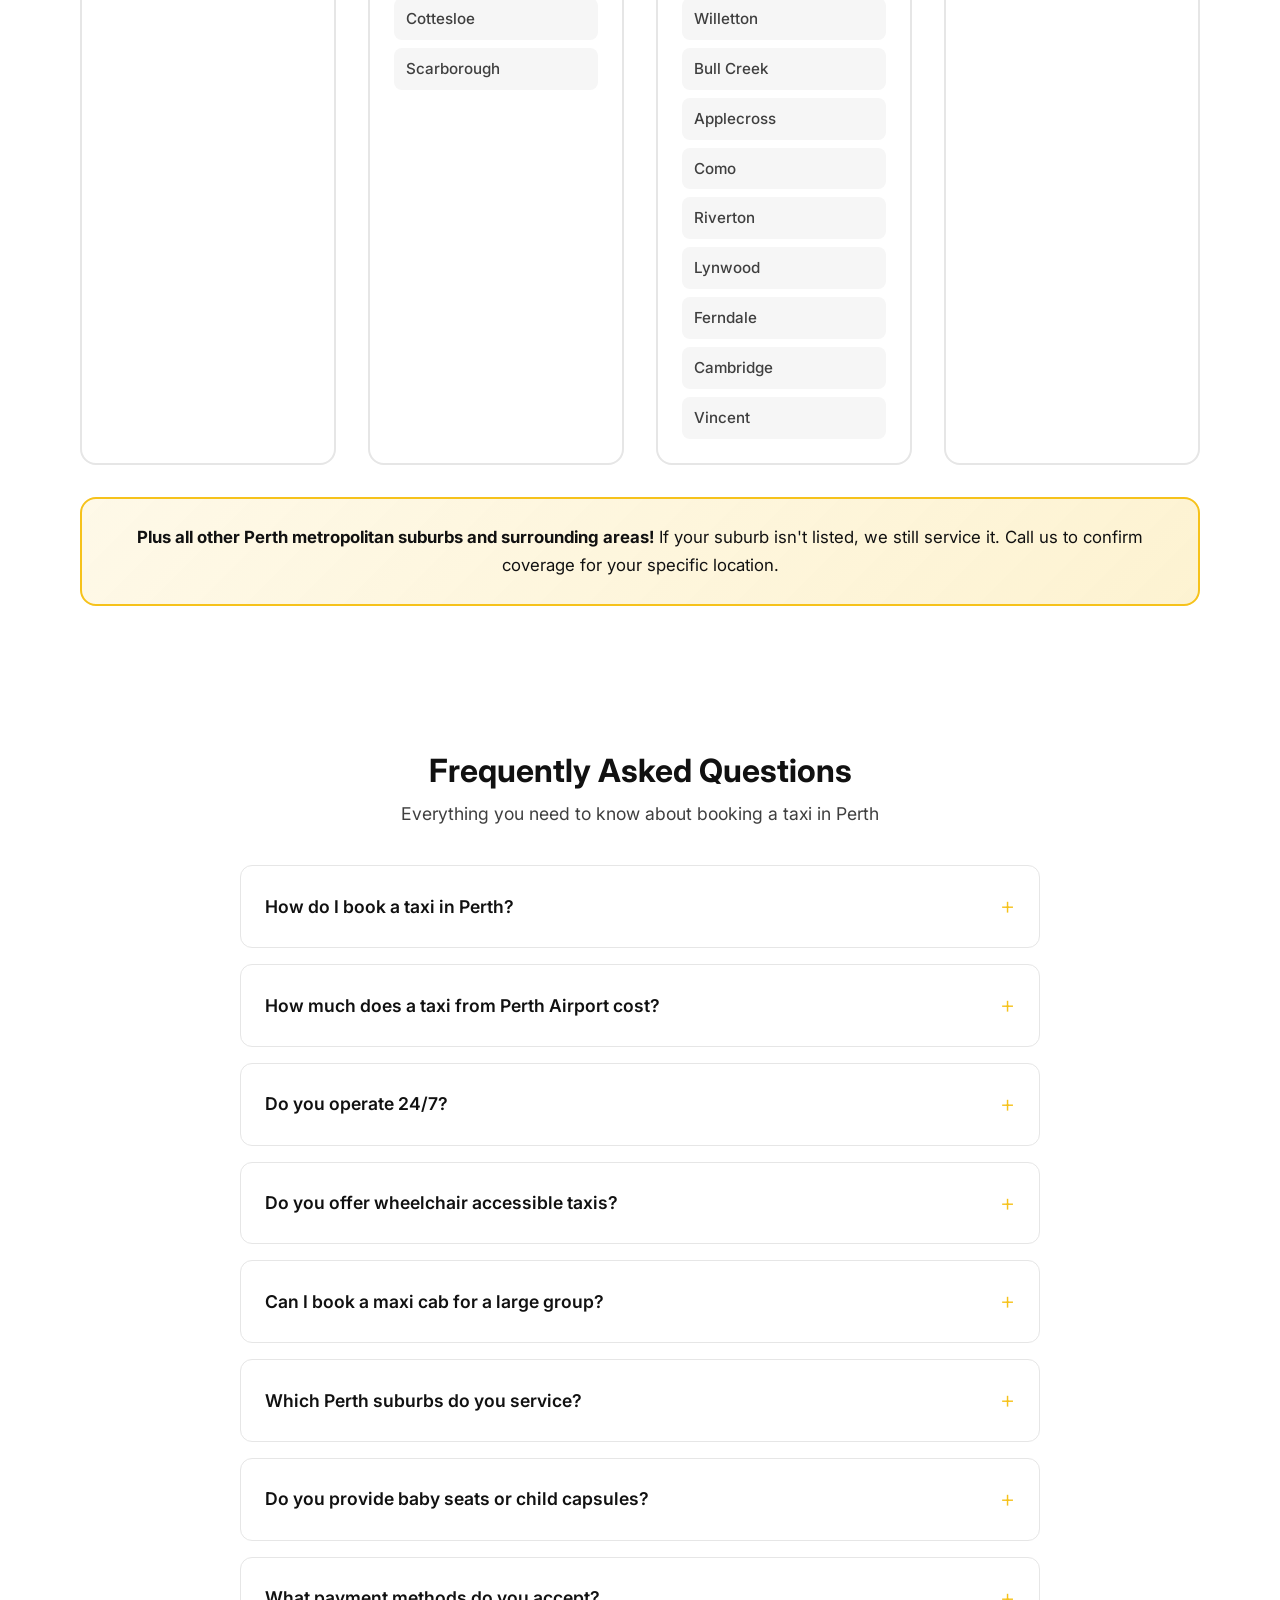
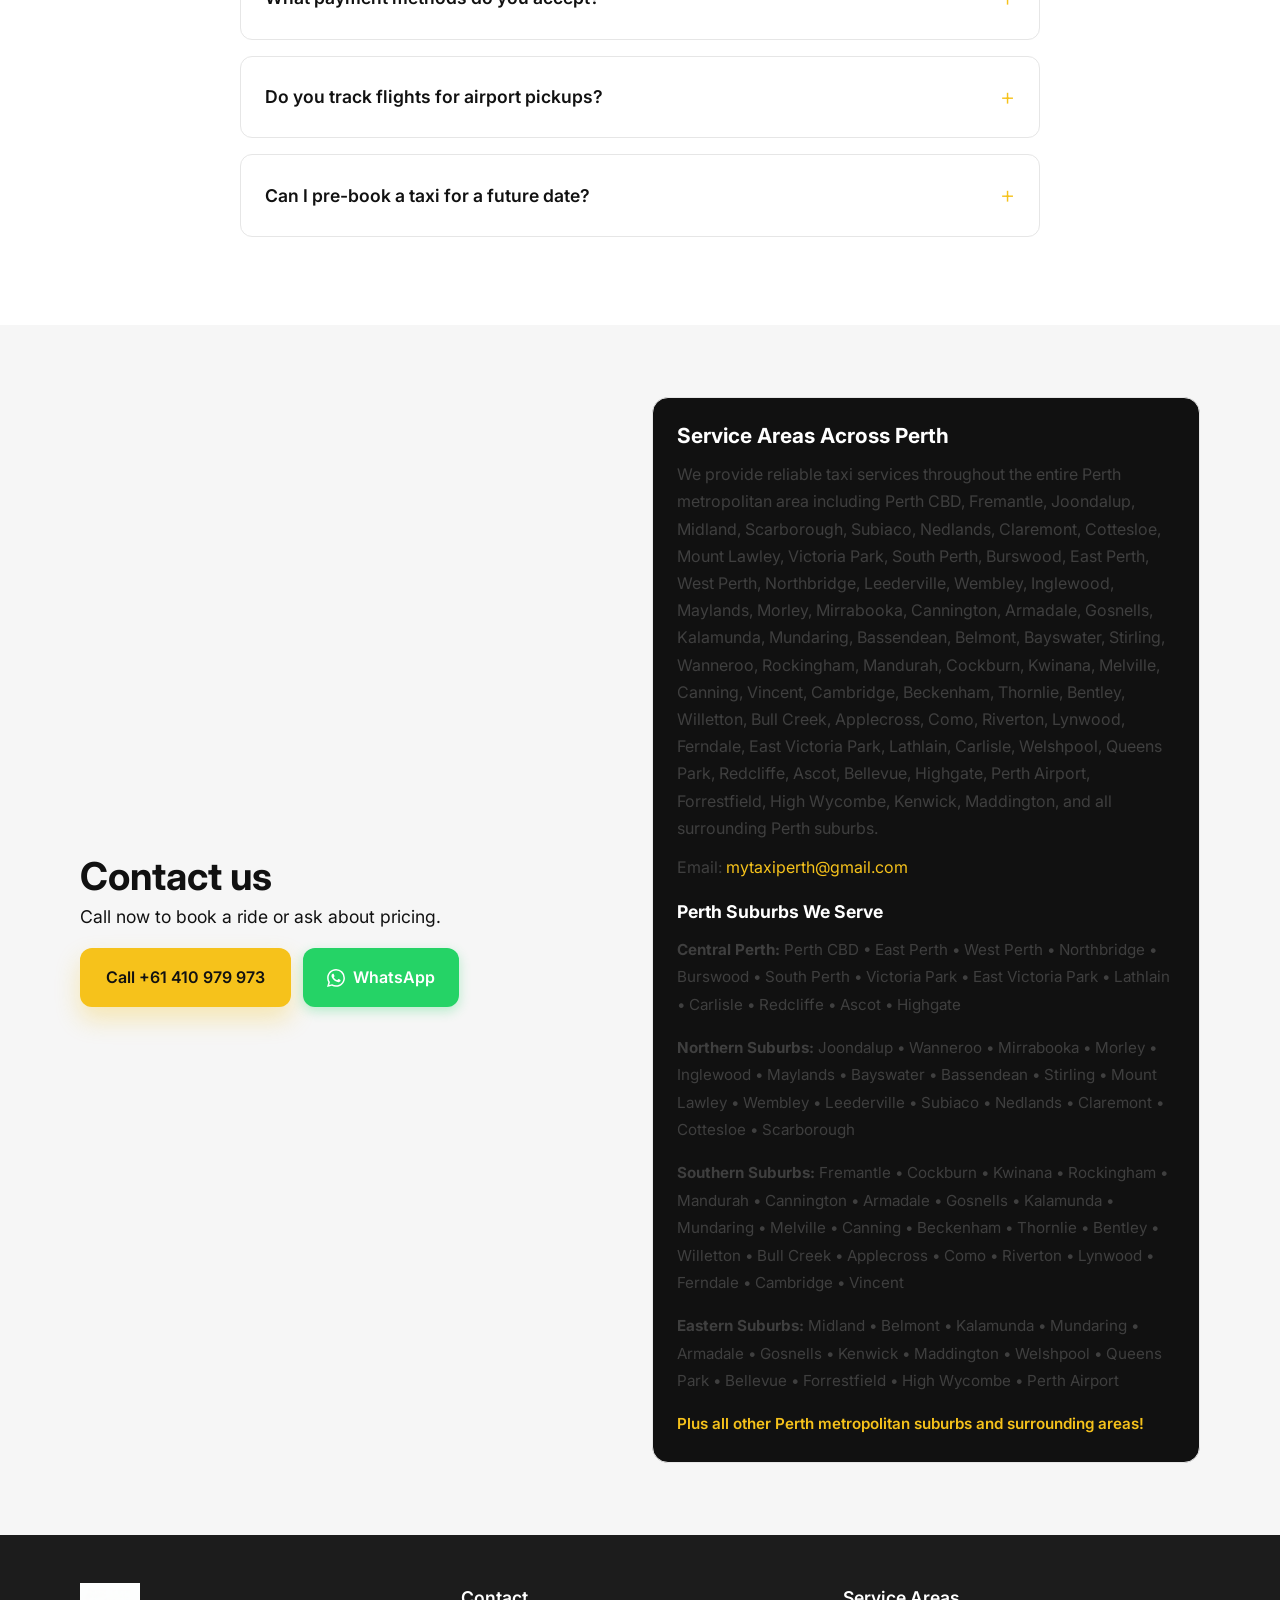
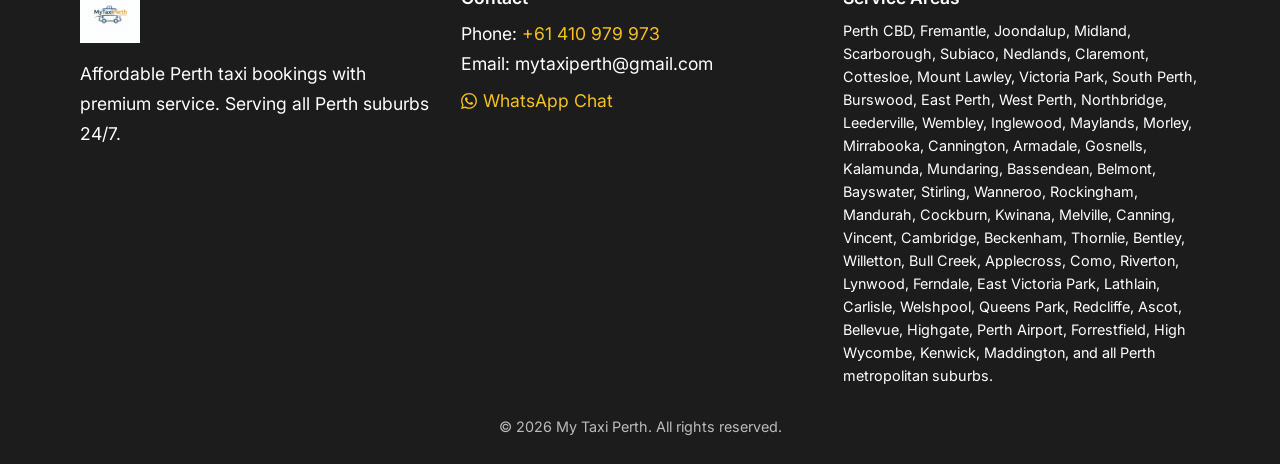
==== commit ba2f18b6: "updates" ====
--- a/index.html
+++ b/index.html
@@ -16,7 +16,7 @@
     <!-- Primary SEO Meta Tags -->
     <title>Perth Taxi Service | Book Taxi Perth | Airport Transfers | 24/7 Taxi Perth WA</title>
     <meta name="title" content="Perth Taxi Service | Book Taxi Perth | Airport Transfers | 24/7 Taxi Perth WA" />
-    <meta name="description" content="Professional Perth taxi service. Book affordable airport transfers, corporate taxis, maxi cabs, wheelchair accessible taxis, and FIFO transfers. 24/7 service across Perth CBD, Fremantle, Joondalup, Midland, Scarborough, Subiaco, Nedlands, Claremont, Cottesloe, Mount Lawley, Victoria Park, South Perth, Burswood, East Perth, West Perth, Northbridge, Leederville, Wembley, Inglewood, Maylands, Morley, Mirrabooka, Cannington, Armadale, Gosnells, Kalamunda, Mundaring, Beckenham, Thornlie, Bentley, Willetton, Applecross, Como, Riverton, Lathlain, Carlisle, Welshpool, Queens Park, Bellevue, Forrestfield, High Wycombe, Perth Airport, and all Perth metropolitan suburbs. Call +61 432 596 408 or book online." />
+    <meta name="description" content="Professional Perth taxi service. Book affordable airport transfers, corporate taxis, maxi cabs, wheelchair accessible taxis, and FIFO transfers. 24/7 service across Perth CBD, Fremantle, Joondalup, Midland, Scarborough, Subiaco, Nedlands, Claremont, Cottesloe, Mount Lawley, Victoria Park, South Perth, Burswood, East Perth, West Perth, Northbridge, Leederville, Wembley, Inglewood, Maylands, Morley, Mirrabooka, Cannington, Armadale, Gosnells, Kalamunda, Mundaring, Beckenham, Thornlie, Bentley, Willetton, Applecross, Como, Riverton, Lathlain, Carlisle, Welshpool, Queens Park, Bellevue, Forrestfield, High Wycombe, Perth Airport, and all Perth metropolitan suburbs. Call +61 410 979 973 or book online." />
     <meta name="author" content="My Taxi Perth" />
     <meta name="robots" content="index, follow" />
     <meta name="language" content="English" />
@@ -61,7 +61,7 @@
       "image": "https://www.mytaxiperth.au/images/mytaxiperth.png",
       "@id": "https://www.mytaxiperth.au",
       "url": "https://www.mytaxiperth.au",
-      "telephone": "+61432596408",
+      "telephone": "+61410979973",
       "priceRange": "$$",
       "address": {
         "@type": "PostalAddress",
@@ -168,74 +168,6 @@
         "@type": "AggregateRating",
         "ratingValue": "5.0",
         "reviewCount": "6"
-      }
-    }
-    </script>
-    
-    <!-- Structured Data - Organization -->
-    <script type="application/ld+json">
-    {
-      "@context": "https://schema.org",
-      "@type": "Organization",
-      "name": "My Taxi Perth",
-      "url": "https://www.mytaxiperth.au",
-      "logo": "https://www.mytaxiperth.au/images/mytaxiperth.png",
-      "contactPoint": {
-        "@type": "ContactPoint",
-        "telephone": "+61-432-596-408",
-        "contactType": "customer service",
-        "availableLanguage": ["English"]
-      },
-      "sameAs": [
-        "https://wa.me/61432596408"
-      ]
-    }
-    </script>
-    
-    <!-- Structured Data - BreadcrumbList -->
-    <script type="application/ld+json">
-    {
-      "@context": "https://schema.org",
-      "@type": "BreadcrumbList",
-      "itemListElement": [
-        {
-          "@type": "ListItem",
-          "position": 1,
-          "name": "Home",
-          "item": "https://www.mytaxiperth.au/"
-        },
-        {
-          "@type": "ListItem",
-          "position": 2,
-          "name": "Services",
-          "item": "https://www.mytaxiperth.au/#services"
-        },
-        {
-          "@type": "ListItem",
-          "position": 3,
-          "name": "FAQ",
-          "item": "https://www.mytaxiperth.au/#faq"
-        },
-        {
-          "@type": "ListItem",
-          "position": 4,
-          "name": "Contact",
-          "item": "https://www.mytaxiperth.au/#contact"
-        }
-      ]
-    }
-    </script>
-    
-    <!-- Structured Data - Reviews -->
-    <script type="application/ld+json">
-    {
-      "@context": "https://schema.org",
-      "@type": "Product",
-      "name": "Perth Taxi Service",
-      "aggregateRating": {
-        "@type": "AggregateRating",
-        "ratingValue": "5.0",
-        "reviewCount": "6"
       },
       "review": [
         {
@@ -314,6 +246,60 @@
     }
     </script>
     
+    <!-- Structured Data - Organization -->
+    <script type="application/ld+json">
+    {
+      "@context": "https://schema.org",
+      "@type": "Organization",
+      "name": "My Taxi Perth",
+      "url": "https://www.mytaxiperth.au",
+      "logo": "https://www.mytaxiperth.au/images/mytaxiperth.png",
+      "contactPoint": {
+        "@type": "ContactPoint",
+        "telephone": "+61-410-979-973",
+        "contactType": "customer service",
+        "availableLanguage": ["English"]
+      },
+      "sameAs": [
+        "https://wa.me/61410979973"
+      ]
+    }
+    </script>
+    
+    <!-- Structured Data - BreadcrumbList -->
+    <script type="application/ld+json">
+    {
+      "@context": "https://schema.org",
+      "@type": "BreadcrumbList",
+      "itemListElement": [
+        {
+          "@type": "ListItem",
+          "position": 1,
+          "name": "Home",
+          "item": "https://www.mytaxiperth.au/"
+        },
+        {
+          "@type": "ListItem",
+          "position": 2,
+          "name": "Services",
+          "item": "https://www.mytaxiperth.au/#services"
+        },
+        {
+          "@type": "ListItem",
+          "position": 3,
+          "name": "FAQ",
+          "item": "https://www.mytaxiperth.au/#faq"
+        },
+        {
+          "@type": "ListItem",
+          "position": 4,
+          "name": "Contact",
+          "item": "https://www.mytaxiperth.au/#contact"
+        }
+      ]
+    }
+    </script>
+    
     <!-- Structured Data - FAQPage -->
     <script type="application/ld+json">
     {
@@ -325,7 +311,7 @@
           "name": "How do I book a taxi in Perth?",
           "acceptedAnswer": {
             "@type": "Answer",
-            "text": "You can book a taxi with My Taxi Perth in three easy ways: (1) Fill out the booking form on our website, (2) Call us directly at +61 432 596 408, or (3) Message us on WhatsApp for instant booking. All bookings receive confirmation within 15 minutes."
+            "text": "You can book a taxi with My Taxi Perth in three easy ways: (1) Fill out the booking form on our website, (2) Call us directly at +61 410 979 973, or (3) Message us on WhatsApp for instant booking. All bookings receive confirmation within 15 minutes."
           }
         },
         {
@@ -414,16 +400,16 @@
           <span class="logo-text">My Taxi Perth</span>
         </a>
         <div class="header-actions">
-          <a class="header-phone" href="tel:+61432596408">
+          <a class="header-phone" href="tel:+61410979973">
             <svg class="phone-icon" width="18" height="18" viewBox="0 0 24 24" fill="none" stroke="currentColor" stroke-width="2">
               <path d="M22 16.92v3a2 2 0 0 1-2.18 2 19.79 19.79 0 0 1-8.63-3.07 19.5 19.5 0 0 1-6-6 19.79 19.79 0 0 1-3.07-8.67A2 2 0 0 1 4.11 2h3a2 2 0 0 1 2 1.72 12.84 12.84 0 0 0 .7 2.81 2 2 0 0 1-.45 2.11L8.09 9.91a16 16 0 0 0 6 6l1.27-1.27a2 2 0 0 1 2.11-.45 12.84 12.84 0 0 0 2.81.7A2 2 0 0 1 22 16.92z"></path>
             </svg>
             <div class="phone-info">
           <span class="phone-label">Call 24/7</span>
-              <span class="phone-number">+61 432 596 408</span>
+              <span class="phone-number">+61 410 979 973</span>
             </div>
           </a>
-          <a class="whatsapp-btn" href="https://wa.me/61432596408" target="_blank" rel="noopener noreferrer" aria-label="Chat on WhatsApp">
+          <a class="whatsapp-btn" href="https://wa.me/61410979973" target="_blank" rel="noopener noreferrer" aria-label="Chat on WhatsApp">
             <svg width="20" height="20" viewBox="0 0 24 24" fill="currentColor">
               <path d="M17.472 14.382c-.297-.149-1.758-.867-2.03-.967-.273-.099-.471-.148-.67.15-.197.297-.767.966-.94 1.164-.173.199-.347.223-.644.075-.297-.15-1.255-.463-2.39-1.475-.883-.788-1.48-1.761-1.653-2.059-.173-.297-.018-.458.13-.606.134-.133.298-.347.446-.52.149-.174.198-.298.298-.497.099-.198.05-.371-.025-.52-.075-.149-.669-1.612-.916-2.207-.242-.579-.487-.5-.669-.51-.173-.008-.371-.01-.57-.01-.198 0-.52.074-.792.372-.272.297-1.04 1.016-1.04 2.479 0 1.462 1.065 2.875 1.213 3.074.149.198 2.096 3.2 5.077 4.487.709.306 1.262.489 1.694.625.712.227 1.36.195 1.871.118.571-.085 1.758-.719 2.006-1.413.248-.694.248-1.289.173-1.413-.074-.124-.272-.198-.57-.347m-5.421 7.403h-.004a9.87 9.87 0 01-5.031-1.378l-.361-.214-3.741.982.998-3.648-.235-.374a9.86 9.86 0 01-1.51-5.26c.001-5.45 4.436-9.884 9.888-9.884 2.64 0 5.122 1.03 6.988 2.898a9.825 9.825 0 012.893 6.994c-.003 5.45-4.437 9.884-9.885 9.884m8.413-18.297A11.815 11.815 0 0012.05 0C5.495 0 .16 5.335.157 11.892c0 2.096.547 4.142 1.588 5.945L.057 24l6.305-1.654a11.882 11.882 0 005.683 1.448h.005c6.554 0 11.89-5.335 11.893-11.893a11.821 11.821 0 00-3.48-8.413Z"/>
             </svg>
@@ -472,8 +458,8 @@
             </div>
             <div class="hero-actions">
               <a class="btn primary" href="#booking">Book Now</a>
-              <a class="btn ghost" href="tel:+61432596408">Call +61 432 596 408</a>
-              <a class="btn whatsapp" href="https://wa.me/61432596408" target="_blank" rel="noopener noreferrer">
+              <a class="btn ghost" href="tel:+61410979973">Call +61 410 979 973</a>
+              <a class="btn whatsapp" href="https://wa.me/61410979973" target="_blank" rel="noopener noreferrer">
                 <svg width="18" height="18" viewBox="0 0 24 24" fill="currentColor">
                   <path d="M17.472 14.382c-.297-.149-1.758-.867-2.03-.967-.273-.099-.471-.148-.67.15-.197.297-.767.966-.94 1.164-.173.199-.347.223-.644.075-.297-.15-1.255-.463-2.39-1.475-.883-.788-1.48-1.761-1.653-2.059-.173-.297-.018-.458.13-.606.134-.133.298-.347.446-.52.149-.174.198-.298.298-.497.099-.198.05-.371-.025-.52-.075-.149-.669-1.612-.916-2.207-.242-.579-.487-.5-.669-.51-.173-.008-.371-.01-.57-.01-.198 0-.52.074-.792.372-.272.297-1.04 1.016-1.04 2.479 0 1.462 1.065 2.875 1.213 3.074.149.198 2.096 3.2 5.077 4.487.709.306 1.262.489 1.694.625.712.227 1.36.195 1.871.118.571-.085 1.758-.719 2.006-1.413.248-.694.248-1.289.173-1.413-.074-.124-.272-.198-.57-.347m-5.421 7.403h-.004a9.87 9.87 0 01-5.031-1.378l-.361-.214-3.741.982.998-3.648-.235-.374a9.86 9.86 0 01-1.51-5.26c.001-5.45 4.436-9.884 9.888-9.884 2.64 0 5.122 1.03 6.988 2.898a9.825 9.825 0 012.893 6.994c-.003 5.45-4.437 9.884-9.885 9.884m8.413-18.297A11.815 11.815 0 0012.05 0C5.495 0 .16 5.335.157 11.892c0 2.096.547 4.142 1.588 5.945L.057 24l6.305-1.654a11.882 11.882 0 005.683 1.448h.005c6.554 0 11.89-5.335 11.893-11.893a11.821 11.821 0 00-3.48-8.413Z"/>
                 </svg>
@@ -1062,7 +1048,7 @@
           <div class="faq-container">
             <details class="faq-item">
               <summary>How do I book a taxi in Perth?</summary>
-              <p>You can book a taxi with My Taxi Perth in three easy ways: (1) Fill out the booking form on our website, (2) Call us directly at +61 432 596 408, or (3) Message us on WhatsApp for instant booking. All bookings receive confirmation within 15 minutes.</p>
+              <p>You can book a taxi with My Taxi Perth in three easy ways: (1) Fill out the booking form on our website, (2) Call us directly at +61 410 979 973, or (3) Message us on WhatsApp for instant booking. All bookings receive confirmation within 15 minutes.</p>
             </details>
             
             <details class="faq-item">
@@ -1119,8 +1105,8 @@
             <h2>Contact us</h2>
             <p>Call now to book a ride or ask about pricing.</p>
             <div class="contact-actions">
-              <a class="btn primary" href="tel:+61432596408">Call +61 432 596 408</a>
-              <a class="btn whatsapp" href="https://wa.me/61432596408" target="_blank" rel="noopener noreferrer">
+              <a class="btn primary" href="tel:+61410979973">Call +61 410 979 973</a>
+              <a class="btn whatsapp" href="https://wa.me/61410979973" target="_blank" rel="noopener noreferrer">
                 <svg width="18" height="18" viewBox="0 0 24 24" fill="currentColor">
                   <path d="M17.472 14.382c-.297-.149-1.758-.867-2.03-.967-.273-.099-.471-.148-.67.15-.197.297-.767.966-.94 1.164-.173.199-.347.223-.644.075-.297-.15-1.255-.463-2.39-1.475-.883-.788-1.48-1.761-1.653-2.059-.173-.297-.018-.458.13-.606.134-.133.298-.347.446-.52.149-.174.198-.298.298-.497.099-.198.05-.371-.025-.52-.075-.149-.669-1.612-.916-2.207-.242-.579-.487-.5-.669-.51-.173-.008-.371-.01-.57-.01-.198 0-.52.074-.792.372-.272.297-1.04 1.016-1.04 2.479 0 1.462 1.065 2.875 1.213 3.074.149.198 2.096 3.2 5.077 4.487.709.306 1.262.489 1.694.625.712.227 1.36.195 1.871.118.571-.085 1.758-.719 2.006-1.413.248-.694.248-1.289.173-1.413-.074-.124-.272-.198-.57-.347m-5.421 7.403h-.004a9.87 9.87 0 01-5.031-1.378l-.361-.214-3.741.982.998-3.648-.235-.374a9.86 9.86 0 01-1.51-5.26c.001-5.45 4.436-9.884 9.888-9.884 2.64 0 5.122 1.03 6.988 2.898a9.825 9.825 0 012.893 6.994c-.003 5.45-4.437 9.884-9.885 9.884m8.413-18.297A11.815 11.815 0 0012.05 0C5.495 0 .16 5.335.157 11.892c0 2.096.547 4.142 1.588 5.945L.057 24l6.305-1.654a11.882 11.882 0 005.683 1.448h.005c6.554 0 11.89-5.335 11.893-11.893a11.821 11.821 0 00-3.48-8.413Z"/>
                 </svg>
@@ -1164,11 +1150,11 @@
         <div>
           <p class="footer-heading">Contact</p>
           <p>
-            Phone: <a href="tel:+61432596408">+61 432 596 408</a>
+            Phone: <a href="tel:+61410979973">+61 410 979 973</a>
           </p>
           <p>Email: mytaxiperth@gmail.com</p>
           <p>
-            <a class="footer-whatsapp" href="https://wa.me/61432596408" target="_blank" rel="noopener noreferrer">
+            <a class="footer-whatsapp" href="https://wa.me/61410979973" target="_blank" rel="noopener noreferrer">
               <svg width="16" height="16" viewBox="0 0 24 24" fill="currentColor">
                 <path d="M17.472 14.382c-.297-.149-1.758-.867-2.03-.967-.273-.099-.471-.148-.67.15-.197.297-.767.966-.94 1.164-.173.199-.347.223-.644.075-.297-.15-1.255-.463-2.39-1.475-.883-.788-1.48-1.761-1.653-2.059-.173-.297-.018-.458.13-.606.134-.133.298-.347.446-.52.149-.174.198-.298.298-.497.099-.198.05-.371-.025-.52-.075-.149-.669-1.612-.916-2.207-.242-.579-.487-.5-.669-.51-.173-.008-.371-.01-.57-.01-.198 0-.52.074-.792.372-.272.297-1.04 1.016-1.04 2.479 0 1.462 1.065 2.875 1.213 3.074.149.198 2.096 3.2 5.077 4.487.709.306 1.262.489 1.694.625.712.227 1.36.195 1.871.118.571-.085 1.758-.719 2.006-1.413.248-.694.248-1.289.173-1.413-.074-.124-.272-.198-.57-.347m-5.421 7.403h-.004a9.87 9.87 0 01-5.031-1.378l-.361-.214-3.741.982.998-3.648-.235-.374a9.86 9.86 0 01-1.51-5.26c.001-5.45 4.436-9.884 9.888-9.884 2.64 0 5.122 1.03 6.988 2.898a9.825 9.825 0 012.893 6.994c-.003 5.45-4.437 9.884-9.885 9.884m8.413-18.297A11.815 11.815 0 0012.05 0C5.495 0 .16 5.335.157 11.892c0 2.096.547 4.142 1.588 5.945L.057 24l6.305-1.654a11.882 11.882 0 005.683 1.448h.005c6.554 0 11.89-5.335 11.893-11.893a11.821 11.821 0 00-3.48-8.413Z"/>
               </svg>
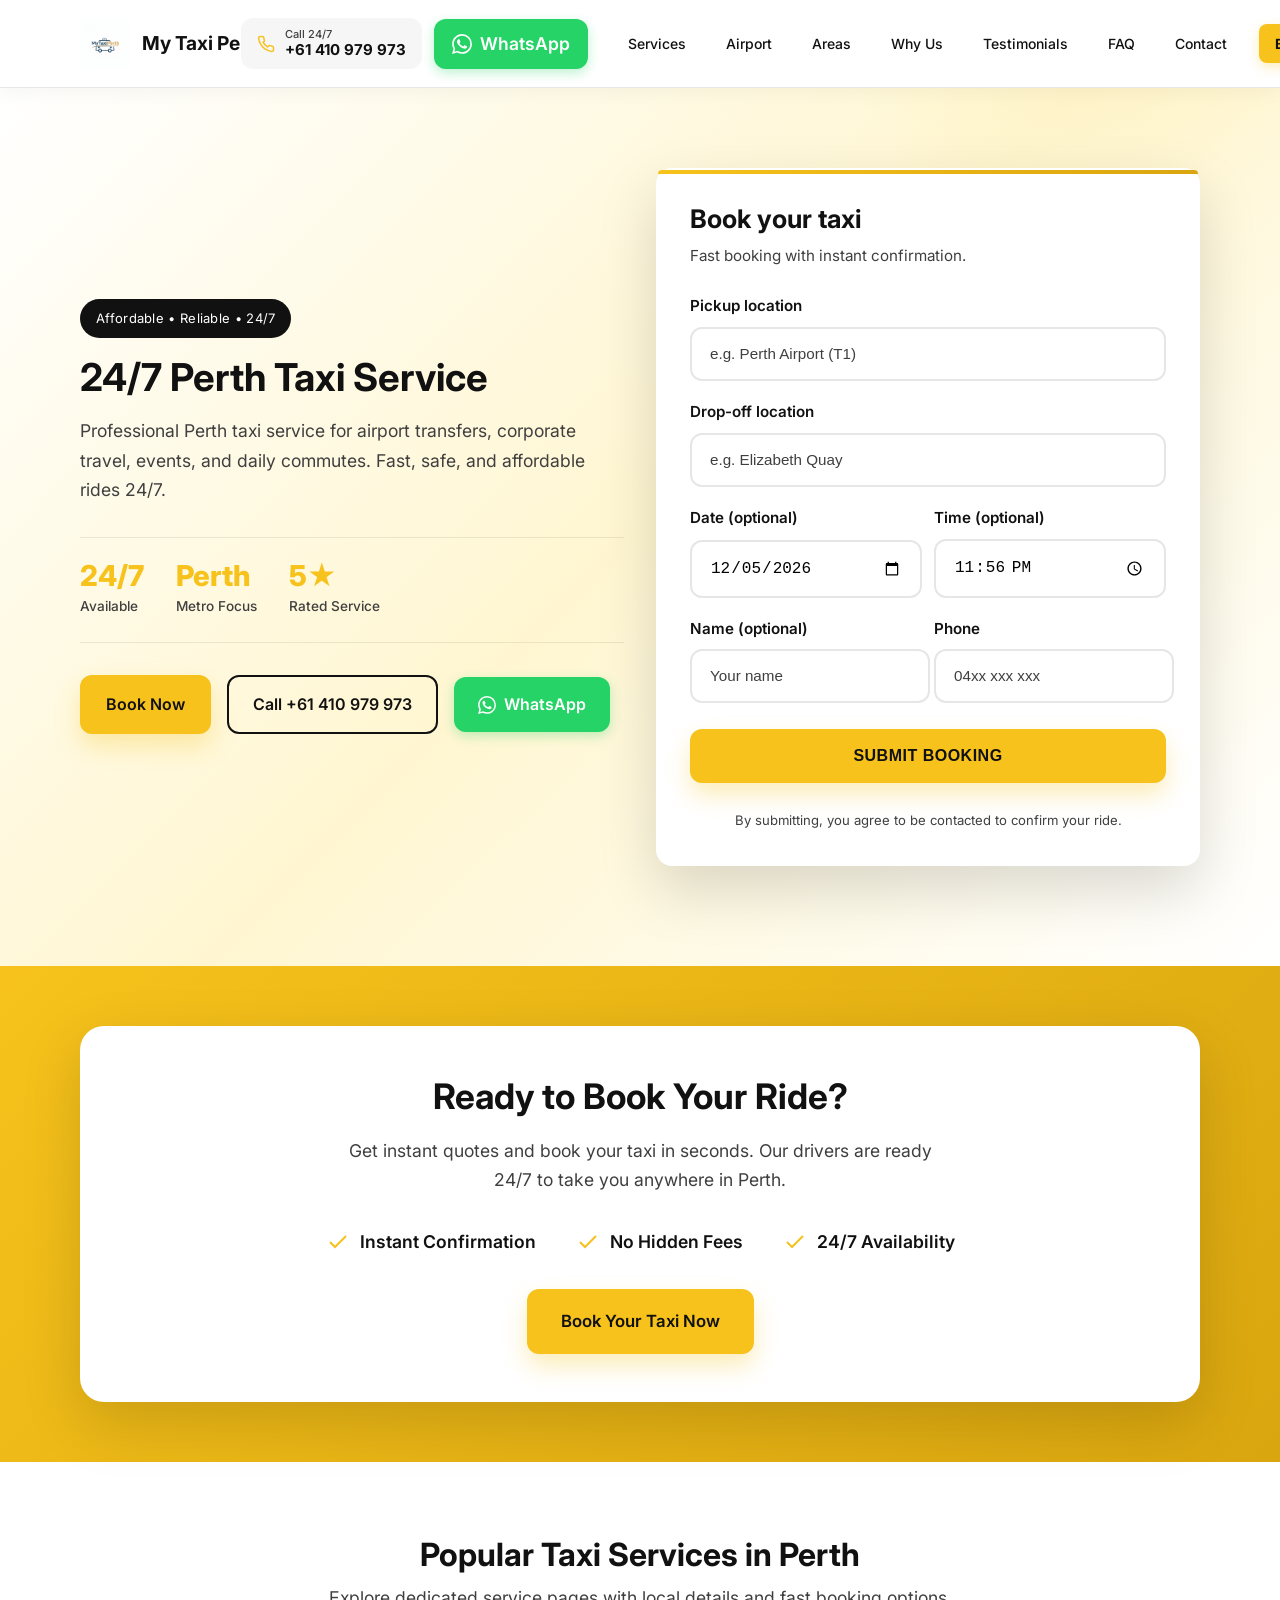
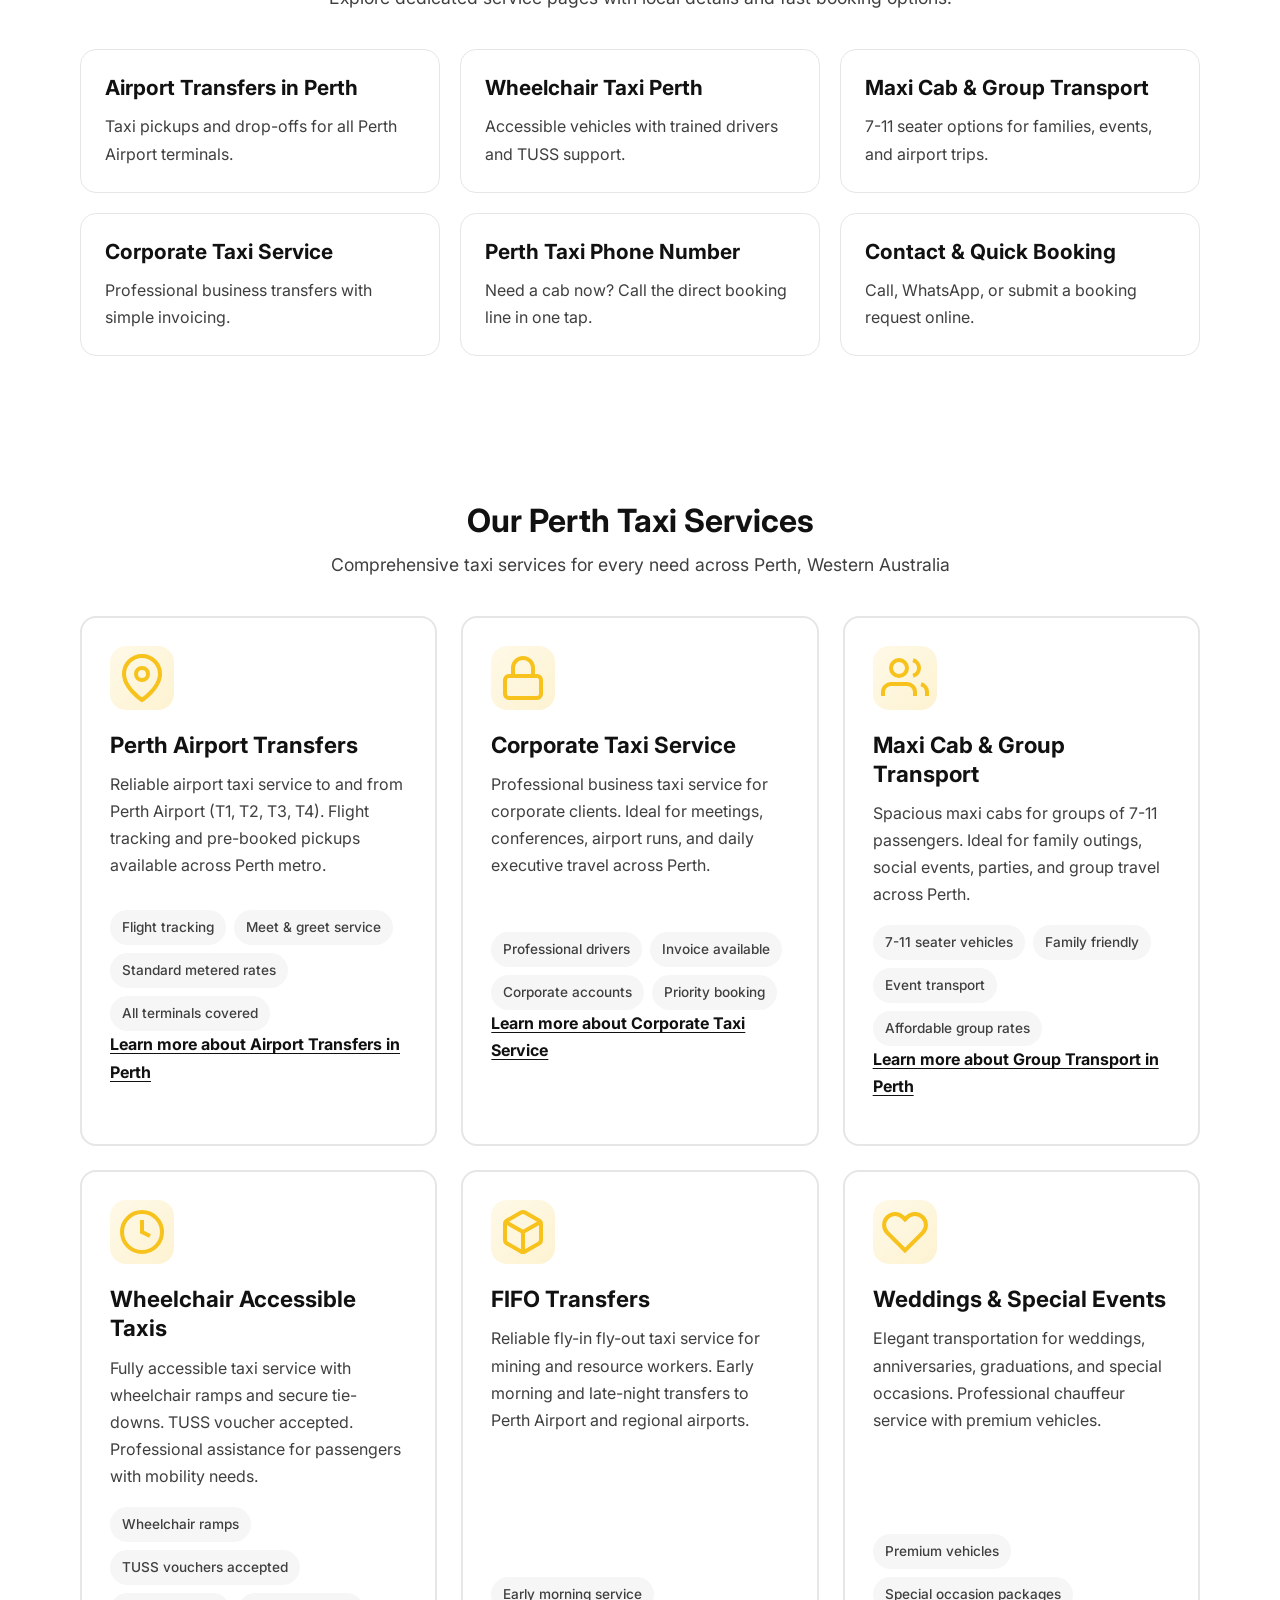
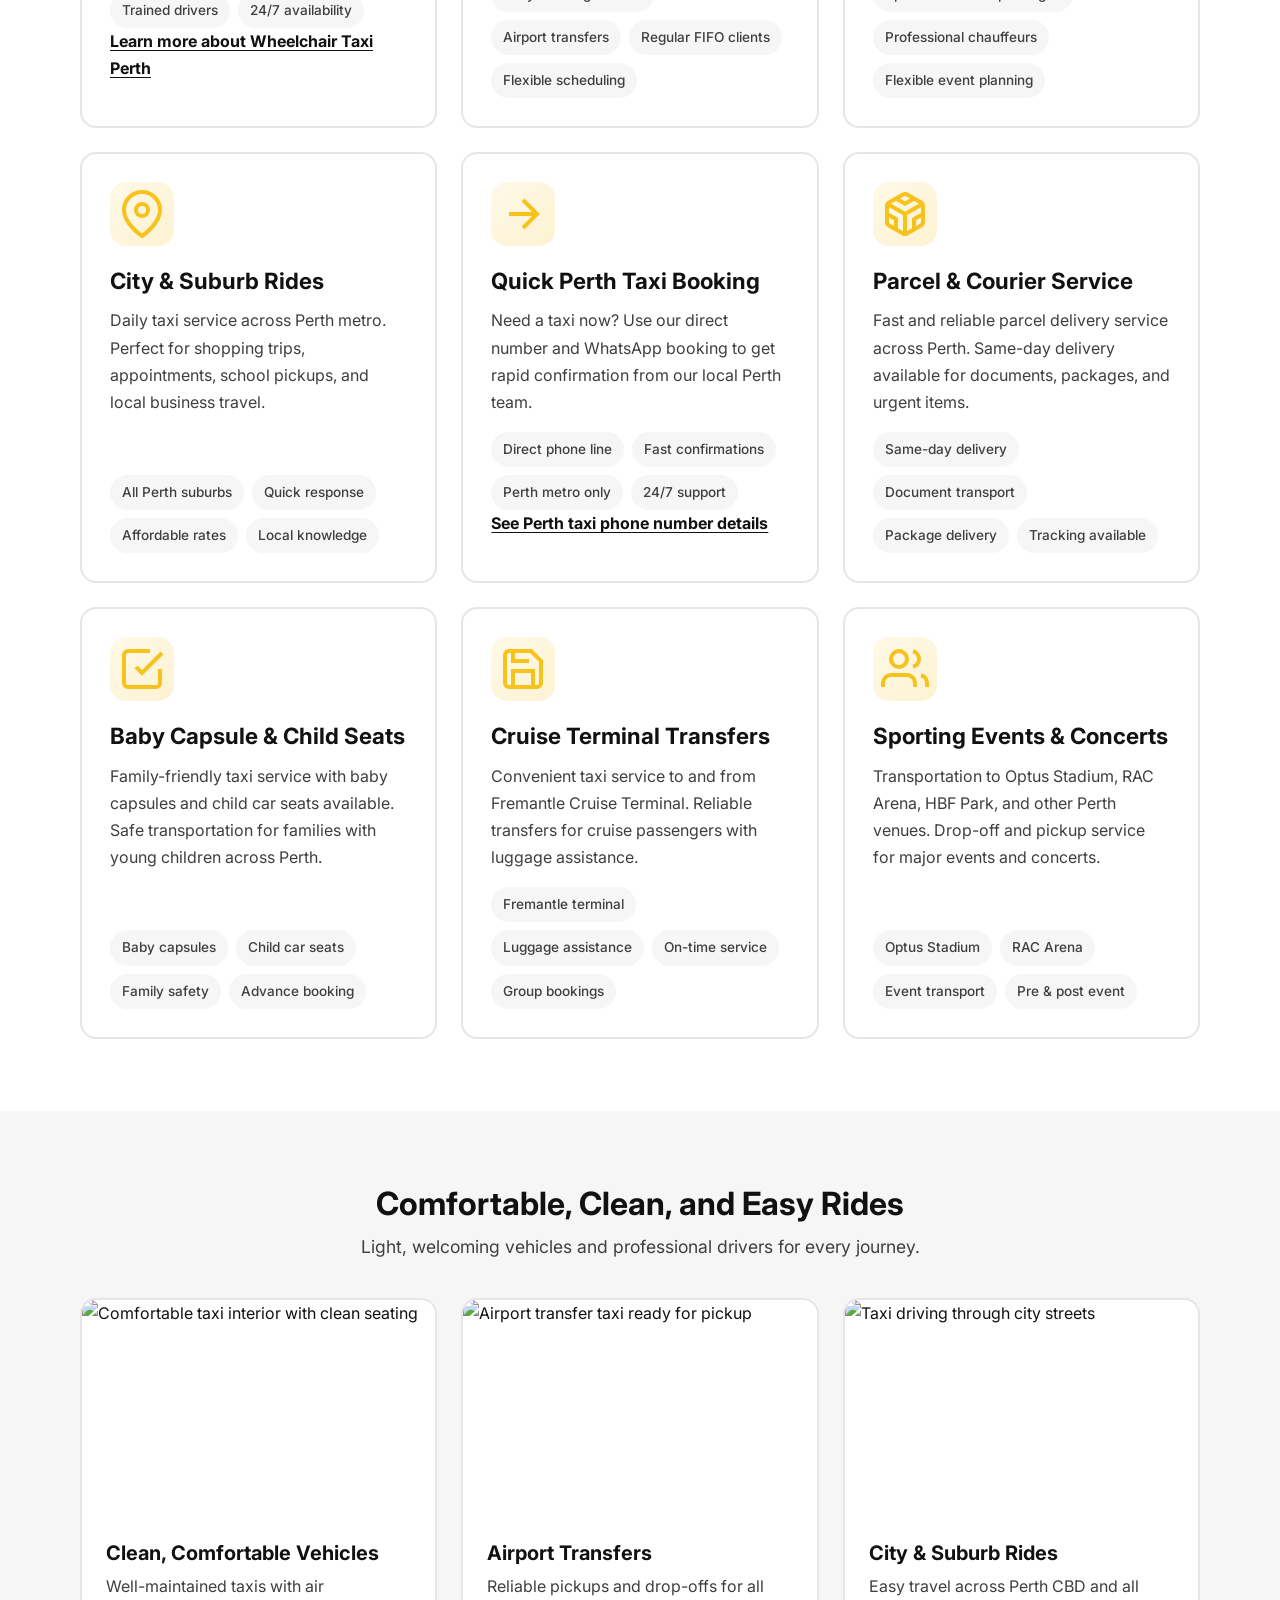
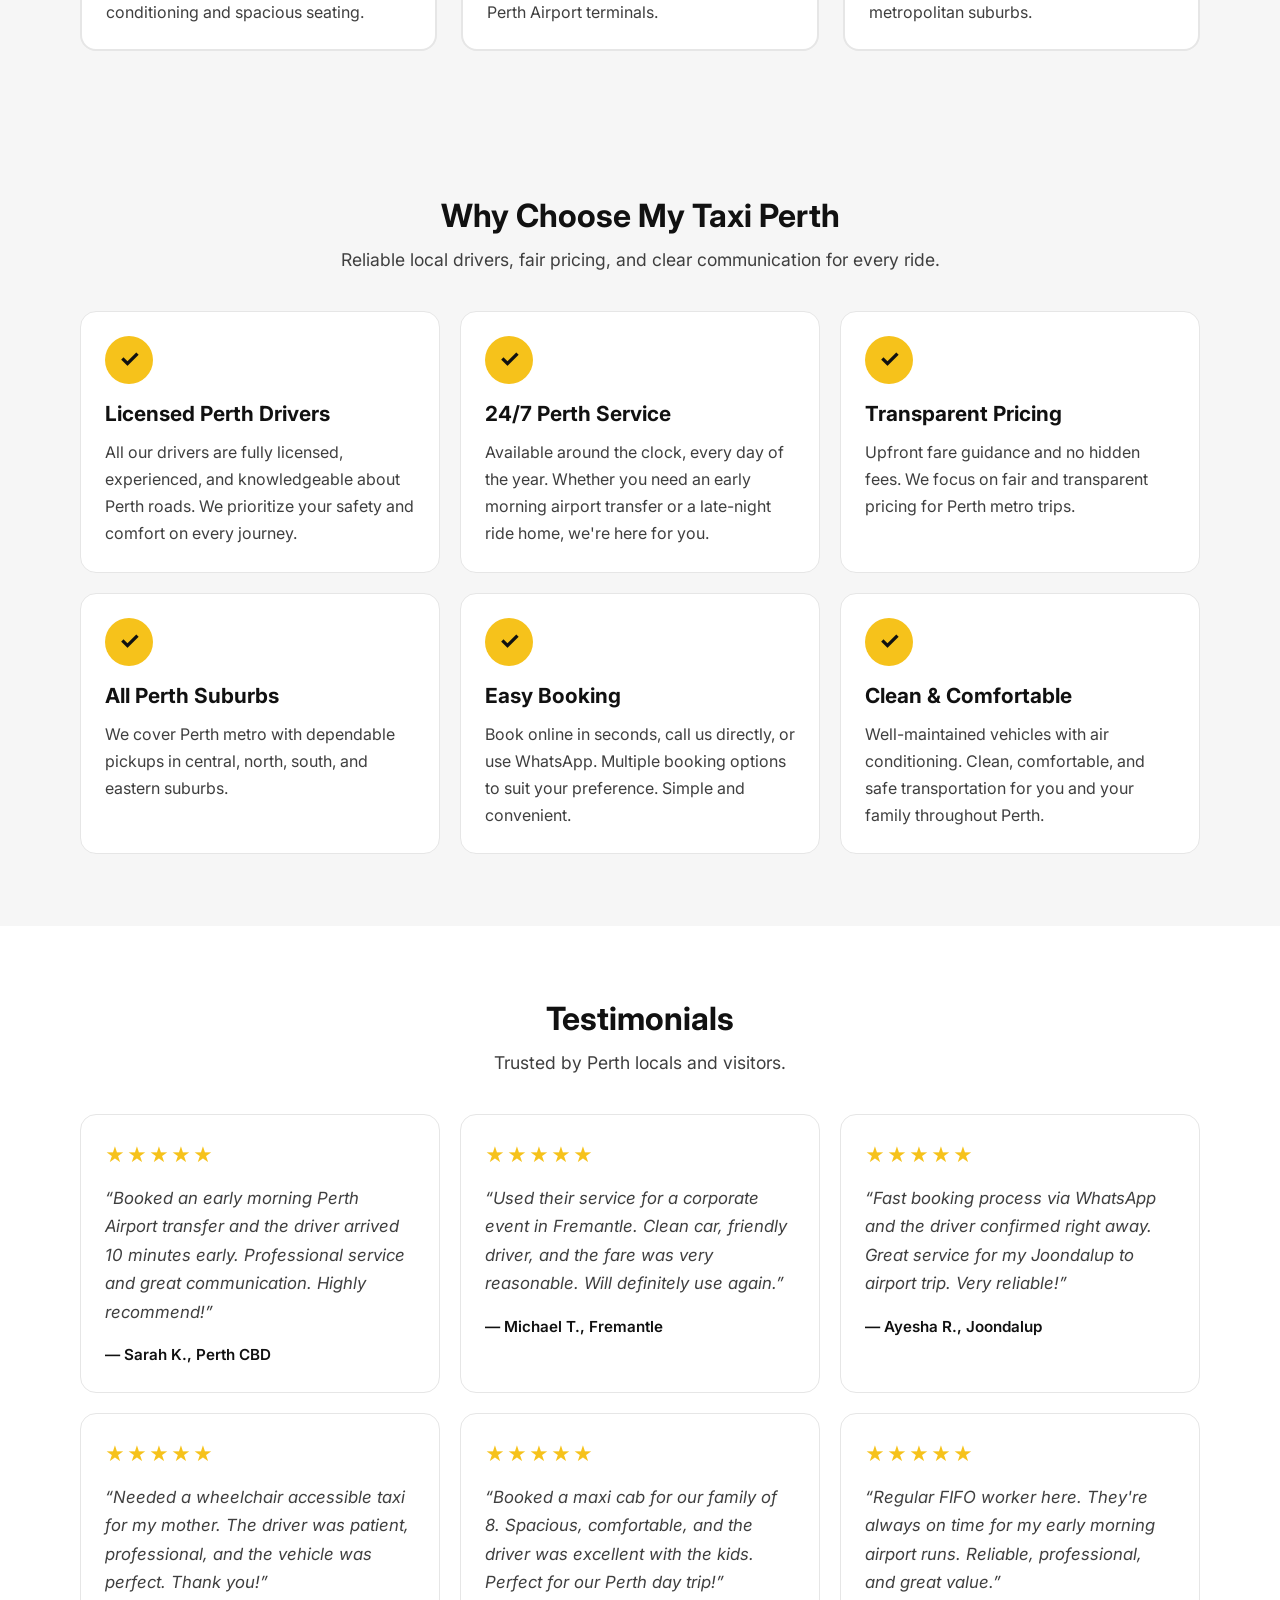
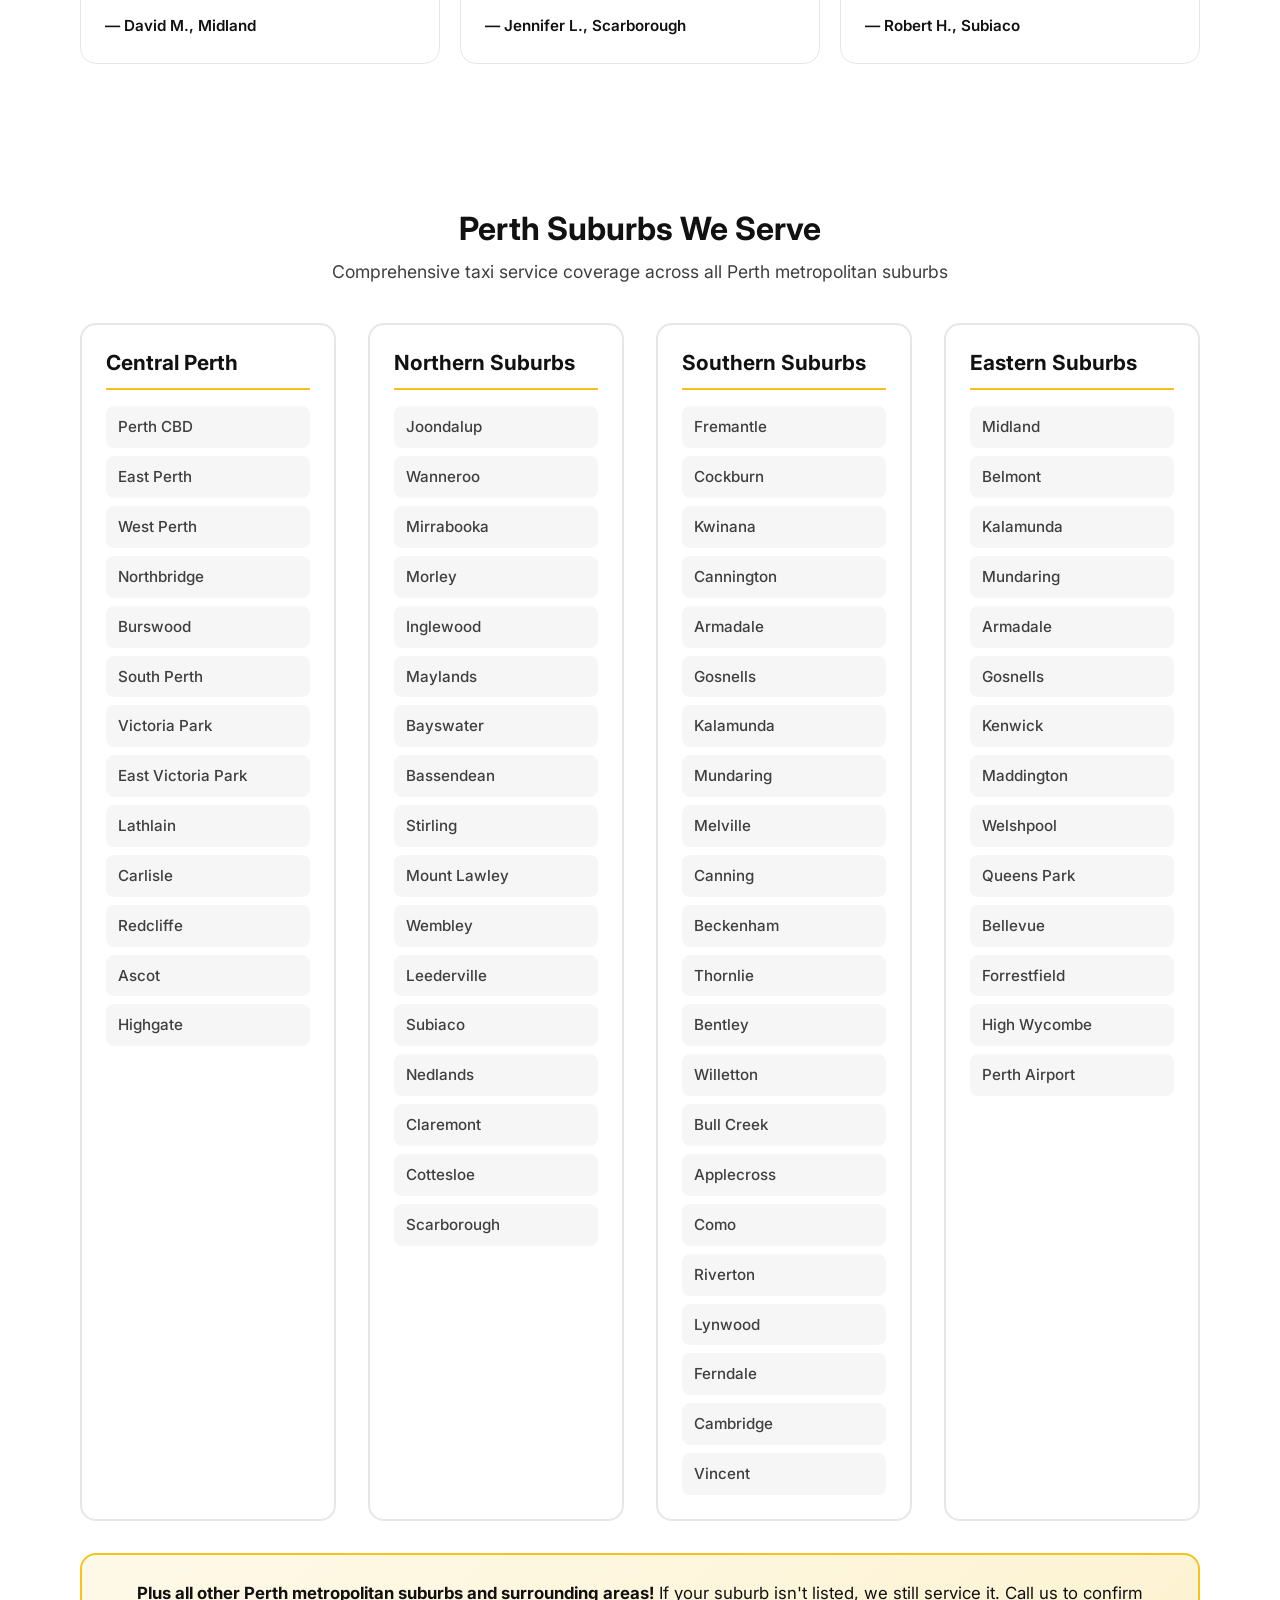
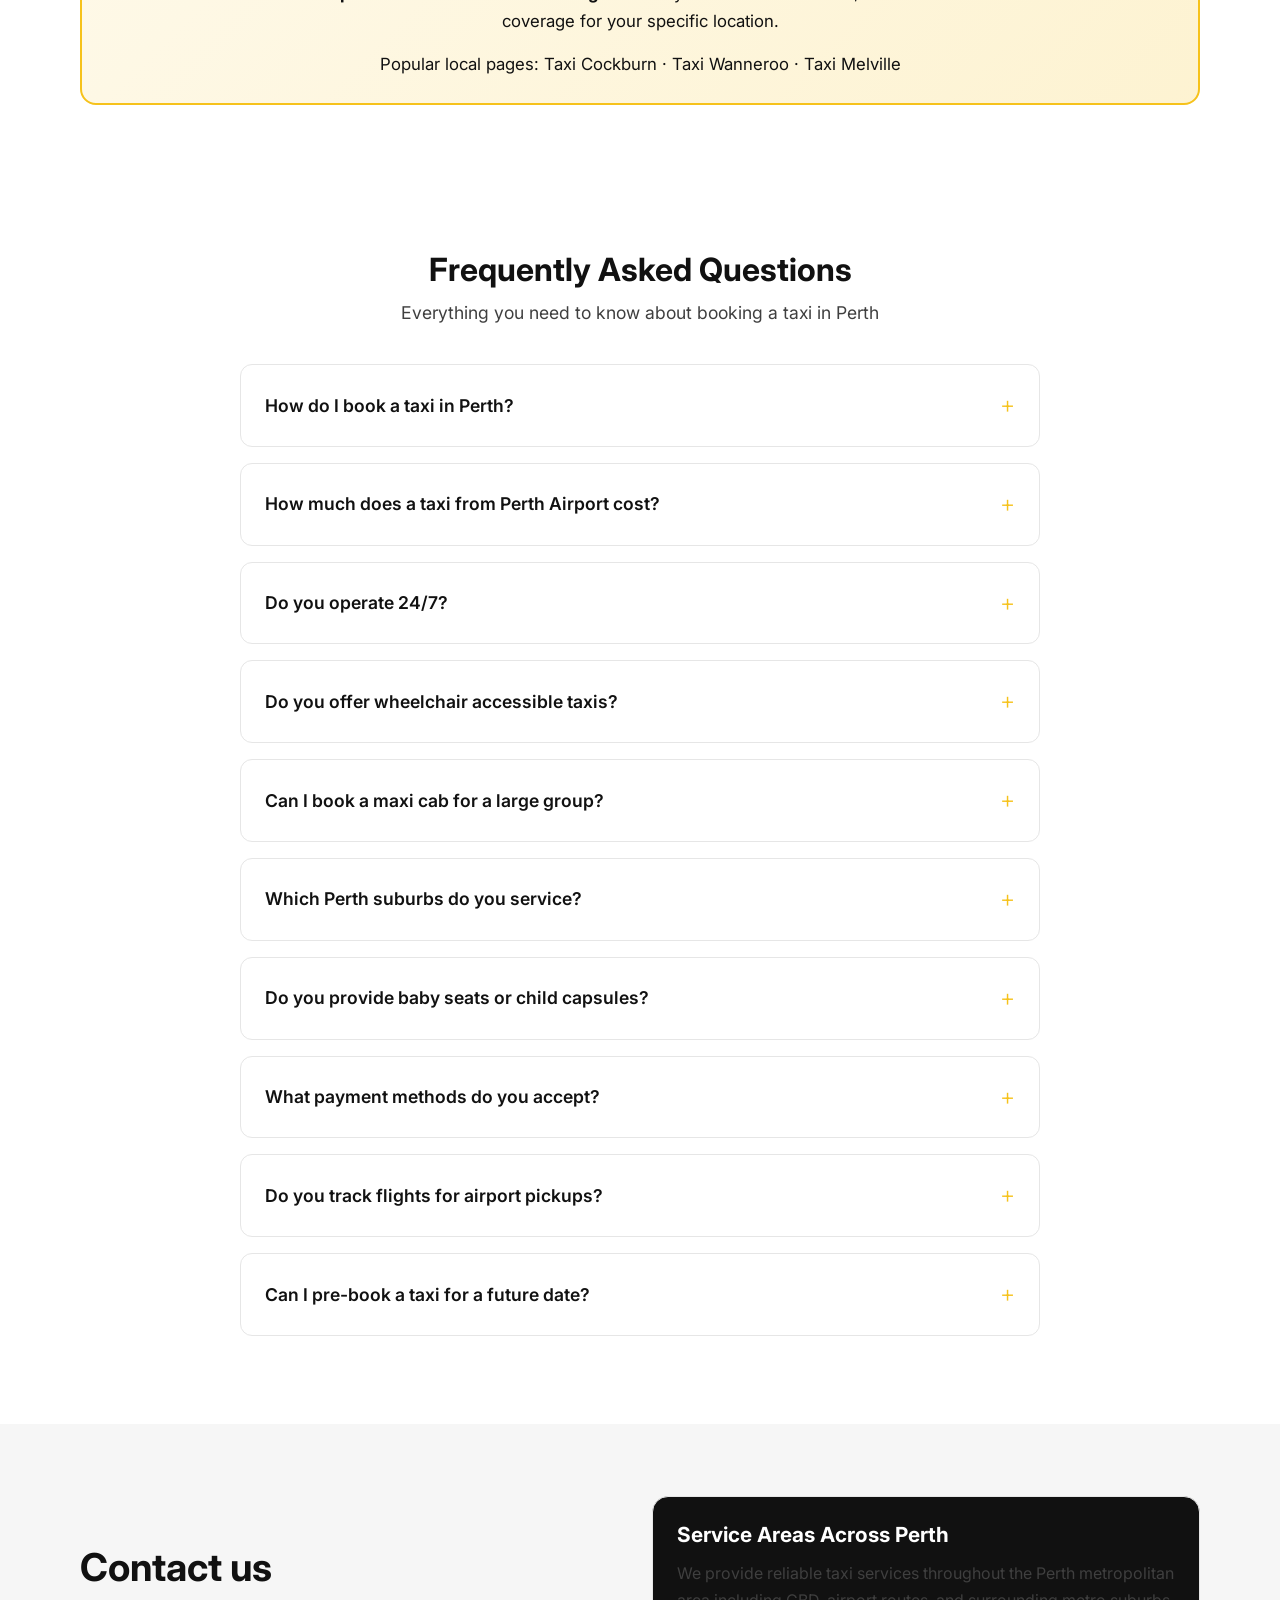
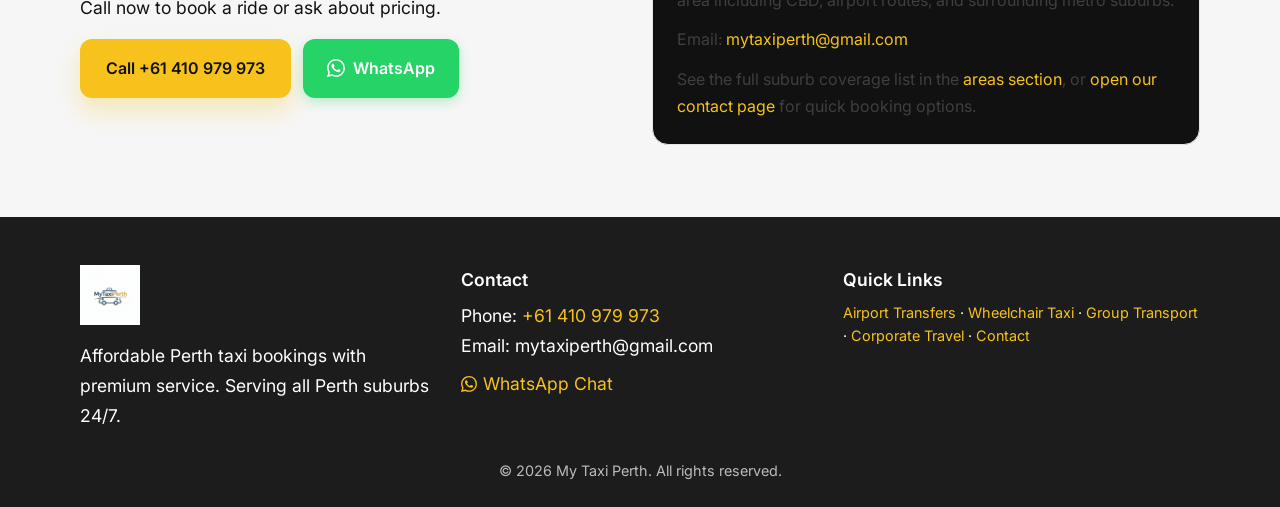
==== commit 0874b0b9: "updates" ====
--- a/index.html
+++ b/index.html
@@ -14,9 +14,9 @@
     <meta name="viewport" content="width=device-width, initial-scale=1" />
     
     <!-- Primary SEO Meta Tags -->
-    <title>Perth Taxi Service | Book Taxi Perth | Airport Transfers | 24/7 Taxi Perth WA</title>
-    <meta name="title" content="Perth Taxi Service | Book Taxi Perth | Airport Transfers | 24/7 Taxi Perth WA" />
-    <meta name="description" content="Professional Perth taxi service. Book affordable airport transfers, corporate taxis, maxi cabs, wheelchair accessible taxis, and FIFO transfers. 24/7 service across Perth CBD, Fremantle, Joondalup, Midland, Scarborough, Subiaco, Nedlands, Claremont, Cottesloe, Mount Lawley, Victoria Park, South Perth, Burswood, East Perth, West Perth, Northbridge, Leederville, Wembley, Inglewood, Maylands, Morley, Mirrabooka, Cannington, Armadale, Gosnells, Kalamunda, Mundaring, Beckenham, Thornlie, Bentley, Willetton, Applecross, Como, Riverton, Lathlain, Carlisle, Welshpool, Queens Park, Bellevue, Forrestfield, High Wycombe, Perth Airport, and all Perth metropolitan suburbs. Call +61 410 979 973 or book online." />
+    <title>My Taxi Perth | Call +61 410 979 973 | 24/7 Perth Taxi</title>
+    <meta name="title" content="My Taxi Perth | Call +61 410 979 973 | 24/7 Perth Taxi" />
+    <meta name="description" content="Book a Perth taxi now. Airport transfers, maxi cabs, corporate and wheelchair taxis. Call +61 410 979 973 for fast 24/7 pickup across Perth metro." />
     <meta name="author" content="My Taxi Perth" />
     <meta name="robots" content="index, follow" />
     <meta name="language" content="English" />
@@ -28,16 +28,16 @@
     <!-- Open Graph / Facebook -->
     <meta property="og:type" content="website" />
     <meta property="og:url" content="https://www.mytaxiperth.au/" />
-    <meta property="og:title" content="Perth Taxi Service | Book Taxi Perth | 24/7 Airport Transfers" />
-    <meta property="og:description" content="Professional Perth taxi service. Book affordable airport transfers, corporate taxis, maxi cabs, and wheelchair accessible taxis. 24/7 service across Perth." />
+    <meta property="og:title" content="My Taxi Perth | 24/7 Taxi Service" />
+    <meta property="og:description" content="Need a taxi in Perth? Call +61 410 979 973 for 24/7 airport transfers, wheelchair taxis, maxi cabs, and local rides." />
     <meta property="og:image" content="https://www.mytaxiperth.au/images/mytaxiperth.png" />
     <meta property="og:locale" content="en_AU" />
     
     <!-- Twitter -->
     <meta property="twitter:card" content="summary_large_image" />
     <meta property="twitter:url" content="https://www.mytaxiperth.au/" />
-    <meta property="twitter:title" content="Perth Taxi Service | Book Taxi Perth | 24/7 Airport Transfers" />
-    <meta property="twitter:description" content="Professional Perth taxi service. Book affordable airport transfers, corporate taxis, maxi cabs, and wheelchair accessible taxis. 24/7 service across Perth." />
+    <meta property="twitter:title" content="My Taxi Perth | 24/7 Taxi Service" />
+    <meta property="twitter:description" content="Need a taxi in Perth? Call +61 410 979 973 for 24/7 airport transfers, wheelchair taxis, maxi cabs, and local rides." />
     <meta property="twitter:image" content="https://www.mytaxiperth.au/images/mytaxiperth.png" />
     
     <!-- Preconnect to external resources -->
@@ -89,70 +89,10 @@
         "closes": "23:59"
       },
       "areaServed": [
-        {"@type": "City", "name": "Perth"},
-        {"@type": "City", "name": "Fremantle"},
-        {"@type": "City", "name": "Joondalup"},
-        {"@type": "City", "name": "Midland"},
-        {"@type": "City", "name": "Scarborough"},
-        {"@type": "City", "name": "Subiaco"},
-        {"@type": "City", "name": "Nedlands"},
-        {"@type": "City", "name": "Claremont"},
-        {"@type": "City", "name": "Cottesloe"},
-        {"@type": "City", "name": "Mount Lawley"},
-        {"@type": "City", "name": "Victoria Park"},
-        {"@type": "City", "name": "South Perth"},
-        {"@type": "City", "name": "Burswood"},
-        {"@type": "City", "name": "East Perth"},
-        {"@type": "City", "name": "West Perth"},
-        {"@type": "City", "name": "Northbridge"},
-        {"@type": "City", "name": "Leederville"},
-        {"@type": "City", "name": "Wembley"},
-        {"@type": "City", "name": "Inglewood"},
-        {"@type": "City", "name": "Maylands"},
-        {"@type": "City", "name": "Morley"},
-        {"@type": "City", "name": "Mirrabooka"},
-        {"@type": "City", "name": "Cannington"},
-        {"@type": "City", "name": "Armadale"},
-        {"@type": "City", "name": "Gosnells"},
-        {"@type": "City", "name": "Kalamunda"},
-        {"@type": "City", "name": "Mundaring"},
-        {"@type": "City", "name": "Bassendean"},
-        {"@type": "City", "name": "Belmont"},
-        {"@type": "City", "name": "Bayswater"},
-        {"@type": "City", "name": "Stirling"},
-        {"@type": "City", "name": "Wanneroo"},
-        {"@type": "City", "name": "Rockingham"},
-        {"@type": "City", "name": "Mandurah"},
-        {"@type": "City", "name": "Cockburn"},
-        {"@type": "City", "name": "Kwinana"},
-        {"@type": "City", "name": "Melville"},
-        {"@type": "City", "name": "Canning"},
-        {"@type": "City", "name": "Vincent"},
-        {"@type": "City", "name": "Cambridge"},
-        {"@type": "City", "name": "Beckenham"},
-        {"@type": "City", "name": "Thornlie"},
-        {"@type": "City", "name": "Bentley"},
-        {"@type": "City", "name": "Willetton"},
-        {"@type": "City", "name": "Bull Creek"},
-        {"@type": "City", "name": "Applecross"},
-        {"@type": "City", "name": "Como"},
-        {"@type": "City", "name": "Riverton"},
-        {"@type": "City", "name": "Lynwood"},
-        {"@type": "City", "name": "Ferndale"},
-        {"@type": "City", "name": "East Victoria Park"},
-        {"@type": "City", "name": "Lathlain"},
-        {"@type": "City", "name": "Carlisle"},
-        {"@type": "City", "name": "Welshpool"},
-        {"@type": "City", "name": "Queens Park"},
-        {"@type": "City", "name": "Redcliffe"},
-        {"@type": "City", "name": "Ascot"},
-        {"@type": "City", "name": "Bellevue"},
-        {"@type": "City", "name": "Highgate"},
-        {"@type": "City", "name": "Perth Airport"},
-        {"@type": "City", "name": "Forrestfield"},
-        {"@type": "City", "name": "High Wycombe"},
-        {"@type": "City", "name": "Kenwick"},
-        {"@type": "City", "name": "Maddington"}
+        {
+          "@type": "AdministrativeArea",
+          "name": "Perth Metropolitan Area"
+        }
       ],
       "serviceType": [
         "Airport Transfers",
@@ -160,88 +100,7 @@
         "Maxi Cab Service",
         "Wheelchair Accessible Taxi",
         "FIFO Transfers",
-        "Event Transportation",
-        "City Rides",
-        "Long Distance Travel"
-      ],
-      "aggregateRating": {
-        "@type": "AggregateRating",
-        "ratingValue": "5.0",
-        "reviewCount": "6"
-      },
-      "review": [
-        {
-          "@type": "Review",
-          "author": {
-            "@type": "Person",
-            "name": "Sarah K."
-          },
-          "reviewRating": {
-            "@type": "Rating",
-            "ratingValue": "5"
-          },
-          "reviewBody": "Booked an early morning Perth Airport transfer and the driver arrived 10 minutes early. Professional service and great communication. Highly recommend!"
-        },
-        {
-          "@type": "Review",
-          "author": {
-            "@type": "Person",
-            "name": "Michael T."
-          },
-          "reviewRating": {
-            "@type": "Rating",
-            "ratingValue": "5"
-          },
-          "reviewBody": "Used their service for a corporate event in Fremantle. Clean car, friendly driver, and the fare was very reasonable. Will definitely use again."
-        },
-        {
-          "@type": "Review",
-          "author": {
-            "@type": "Person",
-            "name": "Ayesha R."
-          },
-          "reviewRating": {
-            "@type": "Rating",
-            "ratingValue": "5"
-          },
-          "reviewBody": "Fast booking process via WhatsApp and the driver confirmed right away. Great service for my Joondalup to airport trip. Very reliable!"
-        },
-        {
-          "@type": "Review",
-          "author": {
-            "@type": "Person",
-            "name": "David M."
-          },
-          "reviewRating": {
-            "@type": "Rating",
-            "ratingValue": "5"
-          },
-          "reviewBody": "Needed a wheelchair accessible taxi for my mother. The driver was patient, professional, and the vehicle was perfect. Thank you!"
-        },
-        {
-          "@type": "Review",
-          "author": {
-            "@type": "Person",
-            "name": "Jennifer L."
-          },
-          "reviewRating": {
-            "@type": "Rating",
-            "ratingValue": "5"
-          },
-          "reviewBody": "Booked a maxi cab for our family of 8. Spacious, comfortable, and the driver was excellent with the kids. Perfect for our Perth day trip!"
-        },
-        {
-          "@type": "Review",
-          "author": {
-            "@type": "Person",
-            "name": "Robert H."
-          },
-          "reviewRating": {
-            "@type": "Rating",
-            "ratingValue": "5"
-          },
-          "reviewBody": "Regular FIFO worker here. They're always on time for my early morning airport runs. Reliable, professional, and great value."
-        }
+        "Local Taxi Rides"
       ]
     }
     </script>
@@ -409,7 +268,7 @@
               <span class="phone-number">+61 410 979 973</span>
             </div>
           </a>
-          <a class="whatsapp-btn" href="https://wa.me/61410979973" target="_blank" rel="noopener noreferrer" aria-label="Chat on WhatsApp">
+          <a class="whatsapp-btn" href="https://wa.me/61410979973?text=Hi%20My%20Taxi%20Perth%2C%20I%20need%20a%20taxi." target="_blank" rel="noopener noreferrer" aria-label="Chat on WhatsApp" data-track-action="whatsapp_click">
             <svg width="20" height="20" viewBox="0 0 24 24" fill="currentColor">
               <path d="M17.472 14.382c-.297-.149-1.758-.867-2.03-.967-.273-.099-.471-.148-.67.15-.197.297-.767.966-.94 1.164-.173.199-.347.223-.644.075-.297-.15-1.255-.463-2.39-1.475-.883-.788-1.48-1.761-1.653-2.059-.173-.297-.018-.458.13-.606.134-.133.298-.347.446-.52.149-.174.198-.298.298-.497.099-.198.05-.371-.025-.52-.075-.149-.669-1.612-.916-2.207-.242-.579-.487-.5-.669-.51-.173-.008-.371-.01-.57-.01-.198 0-.52.074-.792.372-.272.297-1.04 1.016-1.04 2.479 0 1.462 1.065 2.875 1.213 3.074.149.198 2.096 3.2 5.077 4.487.709.306 1.262.489 1.694.625.712.227 1.36.195 1.871.118.571-.085 1.758-.719 2.006-1.413.248-.694.248-1.289.173-1.413-.074-.124-.272-.198-.57-.347m-5.421 7.403h-.004a9.87 9.87 0 01-5.031-1.378l-.361-.214-3.741.982.998-3.648-.235-.374a9.86 9.86 0 01-1.51-5.26c.001-5.45 4.436-9.884 9.888-9.884 2.64 0 5.122 1.03 6.988 2.898a9.825 9.825 0 012.893 6.994c-.003 5.45-4.437 9.884-9.885 9.884m8.413-18.297A11.815 11.815 0 0012.05 0C5.495 0 .16 5.335.157 11.892c0 2.096.547 4.142 1.588 5.945L.057 24l6.305-1.654a11.882 11.882 0 005.683 1.448h.005c6.554 0 11.89-5.335 11.893-11.893a11.821 11.821 0 00-3.48-8.413Z"/>
             </svg>
@@ -423,6 +282,7 @@
         </button>
         <nav class="site-nav">
           <a href="#services">Services</a>
+          <a href="airport-transfers.html">Airport</a>
           <a href="#areas">Areas</a>
           <a href="#why">Why Us</a>
           <a href="#testimonials">Testimonials</a>
@@ -438,7 +298,7 @@
         <div class="container hero-grid">
           <div class="hero-copy">
             <p class="hero-pill">Affordable • Reliable • 24/7</p>
-            <h1>Perth's Most Trusted Taxi Service</h1>
+            <h1>24/7 Perth Taxi Service</h1>
             <p class="hero-subtitle">
               Professional Perth taxi service for airport transfers, corporate travel, events, and daily commutes. Fast, safe, and affordable rides 24/7.
             </p>
@@ -448,8 +308,8 @@
                 <span class="stat-label">Available</span>
               </div>
               <div class="stat-item">
-                <span class="stat-number">1000+</span>
-                <span class="stat-label">Happy Customers</span>
+                <span class="stat-number">Perth</span>
+                <span class="stat-label">Metro Focus</span>
               </div>
               <div class="stat-item">
                 <span class="stat-number">5★</span>
@@ -457,9 +317,9 @@
               </div>
             </div>
             <div class="hero-actions">
-              <a class="btn primary" href="#booking">Book Now</a>
-              <a class="btn ghost" href="tel:+61410979973">Call +61 410 979 973</a>
-              <a class="btn whatsapp" href="https://wa.me/61410979973" target="_blank" rel="noopener noreferrer">
+              <a class="btn primary" href="#booking" data-track-action="book_now_click">Book Now</a>
+              <a class="btn ghost" href="tel:+61410979973" data-track-action="phone_click">Call +61 410 979 973</a>
+              <a class="btn whatsapp" href="https://wa.me/61410979973?text=Hi%20My%20Taxi%20Perth%2C%20I%20need%20a%20taxi." target="_blank" rel="noopener noreferrer" data-track-action="whatsapp_click">
                 <svg width="18" height="18" viewBox="0 0 24 24" fill="currentColor">
                   <path d="M17.472 14.382c-.297-.149-1.758-.867-2.03-.967-.273-.099-.471-.148-.67.15-.197.297-.767.966-.94 1.164-.173.199-.347.223-.644.075-.297-.15-1.255-.463-2.39-1.475-.883-.788-1.48-1.761-1.653-2.059-.173-.297-.018-.458.13-.606.134-.133.298-.347.446-.52.149-.174.198-.298.298-.497.099-.198.05-.371-.025-.52-.075-.149-.669-1.612-.916-2.207-.242-.579-.487-.5-.669-.51-.173-.008-.371-.01-.57-.01-.198 0-.52.074-.792.372-.272.297-1.04 1.016-1.04 2.479 0 1.462 1.065 2.875 1.213 3.074.149.198 2.096 3.2 5.077 4.487.709.306 1.262.489 1.694.625.712.227 1.36.195 1.871.118.571-.085 1.758-.719 2.006-1.413.248-.694.248-1.289.173-1.413-.074-.124-.272-.198-.57-.347m-5.421 7.403h-.004a9.87 9.87 0 01-5.031-1.378l-.361-.214-3.741.982.998-3.648-.235-.374a9.86 9.86 0 01-1.51-5.26c.001-5.45 4.436-9.884 9.888-9.884 2.64 0 5.122 1.03 6.988 2.898a9.825 9.825 0 012.893 6.994c-.003 5.45-4.437 9.884-9.885 9.884m8.413-18.297A11.815 11.815 0 0012.05 0C5.495 0 .16 5.335.157 11.892c0 2.096.547 4.142 1.588 5.945L.057 24l6.305-1.654a11.882 11.882 0 005.683 1.448h.005c6.554 0 11.89-5.335 11.893-11.893a11.821 11.821 0 00-3.48-8.413Z"/>
                 </svg>
@@ -500,18 +360,18 @@
               </label>
               <div class="form-row">
                 <label>
-                  Date
-                  <input type="date" name="date" required />
+                  Date (optional)
+                  <input type="date" name="date" />
                 </label>
                 <label>
-                  Time
-                  <input type="time" name="time" required />
+                  Time (optional)
+                  <input type="time" name="time" />
                 </label>
               </div>
               <div class="form-row">
                 <label>
-                  Name
-                  <input type="text" name="name" placeholder="Your name" required />
+                  Name (optional)
+                  <input type="text" name="name" placeholder="Your name" />
                 </label>
                 <label>
                   Phone
@@ -526,7 +386,7 @@
               <p class="form-success" role="status" aria-live="polite">
                 Your booking request has been received. We will get in touch within 15 minutes.
               </p>
-              <button class="btn primary full" type="submit">Submit Booking</button>
+              <button class="btn primary full" type="submit" data-track-action="booking_form_submit">Submit Booking</button>
               <p class="form-note">
                 By submitting, you agree to be contacted to confirm your ride.
               </p>
@@ -567,6 +427,41 @@
         </div>
       </section>
 
+      <section class="section">
+        <div class="container">
+          <div class="section-header">
+            <h2>Popular Taxi Services in Perth</h2>
+            <p>Explore dedicated service pages with local details and fast booking options.</p>
+          </div>
+          <div class="grid three service-page-links">
+            <a class="card service-link-card" href="airport-transfers.html">
+              <h3>Airport Transfers in Perth</h3>
+              <p>Taxi pickups and drop-offs for all Perth Airport terminals.</p>
+            </a>
+            <a class="card service-link-card" href="wheelchair-taxi.html">
+              <h3>Wheelchair Taxi Perth</h3>
+              <p>Accessible vehicles with trained drivers and TUSS support.</p>
+            </a>
+            <a class="card service-link-card" href="group-transport.html">
+              <h3>Maxi Cab & Group Transport</h3>
+              <p>7-11 seater options for families, events, and airport trips.</p>
+            </a>
+            <a class="card service-link-card" href="corporate-travel.html">
+              <h3>Corporate Taxi Service</h3>
+              <p>Professional business transfers with simple invoicing.</p>
+            </a>
+            <a class="card service-link-card" href="taxi-perth-phone-number.html">
+              <h3>Perth Taxi Phone Number</h3>
+              <p>Need a cab now? Call the direct booking line in one tap.</p>
+            </a>
+            <a class="card service-link-card" href="contact.html">
+              <h3>Contact & Quick Booking</h3>
+              <p>Call, WhatsApp, or submit a booking request online.</p>
+            </a>
+          </div>
+        </div>
+      </section>
+
       <section class="section" id="services">
         <div class="container">
           <div class="section-header">
@@ -582,13 +477,14 @@
                 </svg>
               </div>
               <h3>Perth Airport Transfers</h3>
-              <p>Reliable airport taxi service to and from Perth Airport (T1, T2, T3, T4). Flight tracking available. Serving all Perth suburbs including Perth CBD, Fremantle, Joondalup, Midland, Scarborough, Subiaco, Nedlands, Claremont, Cottesloe, Mount Lawley, Victoria Park, South Perth, Burswood, East Perth, West Perth, Northbridge, Leederville, Wembley, Inglewood, Maylands, Morley, Mirrabooka, Cannington, Armadale, Gosnells, Kalamunda, Mundaring, Bassendean, Belmont, Bayswater, Stirling, Wanneroo, Rockingham, Mandurah, Cockburn, Kwinana, Melville, Canning, Vincent, Cambridge, and all surrounding areas.</p>
+              <p>Reliable airport taxi service to and from Perth Airport (T1, T2, T3, T4). Flight tracking and pre-booked pickups available across Perth metro.</p>
               <ul class="service-features">
                 <li>Flight tracking</li>
                 <li>Meet & greet service</li>
                 <li>Standard metered rates</li>
                 <li>All terminals covered</li>
               </ul>
+              <p><a class="service-link" href="airport-transfers.html">Learn more about Airport Transfers in Perth</a></p>
             </article>
             
             <article class="service-card" id="corporate-travel">
@@ -599,13 +495,14 @@
                 </svg>
               </div>
               <h3>Corporate Taxi Service</h3>
-              <p>Professional business taxi service for corporate clients. Perfect for meetings, conferences, and business travel throughout Perth CBD, East Perth, West Perth, Northbridge, Burswood, Subiaco, Leederville, Nedlands, Claremont, Mount Lawley, Victoria Park, South Perth, and all Perth business districts.</p>
+              <p>Professional business taxi service for corporate clients. Ideal for meetings, conferences, airport runs, and daily executive travel across Perth.</p>
               <ul class="service-features">
                 <li>Professional drivers</li>
                 <li>Invoice available</li>
                 <li>Corporate accounts</li>
                 <li>Priority booking</li>
               </ul>
+              <p><a class="service-link" href="corporate-travel.html">Learn more about Corporate Taxi Service</a></p>
             </article>
             
             <article class="service-card" id="group-transport">
@@ -625,6 +522,7 @@
                 <li>Event transport</li>
                 <li>Affordable group rates</li>
               </ul>
+              <p><a class="service-link" href="group-transport.html">Learn more about Group Transport in Perth</a></p>
             </article>
             
             <article class="service-card" id="wheelchair-taxi">
@@ -642,6 +540,7 @@
                 <li>Trained drivers</li>
                 <li>24/7 availability</li>
               </ul>
+              <p><a class="service-link" href="wheelchair-taxi.html">Learn more about Wheelchair Taxi Perth</a></p>
             </article>
             
             <article class="service-card" id="fifo-transfers">
@@ -686,7 +585,7 @@
                 </svg>
               </div>
               <h3>City & Suburb Rides</h3>
-              <p>Daily taxi service throughout Perth CBD, Fremantle, Joondalup, Midland, Scarborough, Subiaco, Nedlands, Claremont, Cottesloe, Mount Lawley, Victoria Park, South Perth, Burswood, East Perth, West Perth, Northbridge, Leederville, Wembley, Inglewood, Maylands, Morley, Mirrabooka, Cannington, Armadale, Gosnells, Kalamunda, Mundaring, Bassendean, Belmont, Bayswater, Stirling, Wanneroo, Rockingham, Mandurah, Cockburn, Kwinana, Melville, Canning, Vincent, Cambridge, and all Perth metropolitan suburbs. Perfect for shopping, appointments, and local travel.</p>
+              <p>Daily taxi service across Perth metro. Perfect for shopping trips, appointments, school pickups, and local business travel.</p>
               <ul class="service-features">
                 <li>All Perth suburbs</li>
                 <li>Quick response</li>
@@ -695,21 +594,22 @@
               </ul>
             </article>
             
-            <article class="service-card" id="long-distance">
+            <article class="service-card" id="quick-booking">
               <div class="service-icon">
                 <svg width="48" height="48" viewBox="0 0 24 24" fill="none" stroke="currentColor" stroke-width="2">
                   <path d="M5 12h14"></path>
                   <path d="M12 5l7 7-7 7"></path>
                 </svg>
               </div>
-              <h3>Long Distance Travel</h3>
-              <p>Interstate and regional taxi service from Perth. Upfront quotes available for long-distance trips. Perfect for day trips, tours, and regional travel throughout Western Australia.</p>
-              <ul class="service-features">
-                <li>Upfront quotes</li>
-                <li>Regional travel</li>
-                <li>Comfortable vehicles</li>
-                <li>Experienced drivers</li>
-              </ul>
+              <h3>Quick Perth Taxi Booking</h3>
+              <p>Need a taxi now? Use our direct number and WhatsApp booking to get rapid confirmation from our local Perth team.</p>
+              <ul class="service-features">
+                <li>Direct phone line</li>
+                <li>Fast confirmations</li>
+                <li>Perth metro only</li>
+                <li>24/7 support</li>
+              </ul>
+              <p><a class="service-link" href="taxi-perth-phone-number.html">See Perth taxi phone number details</a></p>
             </article>
             
             <article class="service-card" id="parcel-courier">
@@ -847,7 +747,7 @@
         <div class="container">
           <div class="section-header">
             <h2>Why Choose My Taxi Perth</h2>
-            <p>Premium Perth taxi service without premium pricing. Trusted by thousands of Perth residents and visitors.</p>
+            <p>Reliable local drivers, fair pricing, and clear communication for every ride.</p>
           </div>
           <div class="grid three">
             <article class="card">
@@ -863,12 +763,12 @@
             <article class="card">
               <div class="feature-icon">✓</div>
               <h3>Transparent Pricing</h3>
-              <p>Upfront quotes with no hidden fees. Competitive rates for all Perth suburbs including Perth CBD, Fremantle, Joondalup, Midland, Scarborough, Subiaco, Nedlands, Claremont, Cottesloe, Mount Lawley, Victoria Park, South Perth, Burswood, East Perth, West Perth, Northbridge, Leederville, Wembley, Inglewood, Maylands, Morley, Mirrabooka, Cannington, Armadale, Gosnells, Kalamunda, Mundaring, and all Perth metropolitan areas. We believe in fair, honest pricing for all our customers.</p>
+              <p>Upfront fare guidance and no hidden fees. We focus on fair and transparent pricing for Perth metro trips.</p>
             </article>
             <article class="card">
               <div class="feature-icon">✓</div>
               <h3>All Perth Suburbs</h3>
-              <p>We serve the entire Perth metropolitan area including Perth CBD, Fremantle, Joondalup, Midland, Scarborough, Subiaco, Nedlands, Claremont, Cottesloe, Mount Lawley, Victoria Park, South Perth, Burswood, East Perth, West Perth, Northbridge, Leederville, Wembley, Inglewood, Maylands, Morley, Mirrabooka, Cannington, Armadale, Gosnells, Kalamunda, Mundaring, Bassendean, Belmont, Bayswater, Stirling, Wanneroo, Rockingham, Mandurah, Cockburn, Kwinana, Melville, Canning, Vincent, Cambridge, and all surrounding Perth suburbs. No area is too far.</p>
+              <p>We cover Perth metro with dependable pickups in central, north, south, and eastern suburbs.</p>
             </article>
             <article class="card">
               <div class="feature-icon">✓</div>
@@ -990,8 +890,6 @@
                 <li>Fremantle</li>
                 <li>Cockburn</li>
                 <li>Kwinana</li>
-                <li>Rockingham</li>
-                <li>Mandurah</li>
                 <li>Cannington</li>
                 <li>Armadale</li>
                 <li>Gosnells</li>
@@ -1035,6 +933,11 @@
           </div>
           <div class="suburbs-note">
             <p><strong>Plus all other Perth metropolitan suburbs and surrounding areas!</strong> If your suburb isn't listed, we still service it. Call us to confirm coverage for your specific location.</p>
+            <p style="margin-top: 14px;">
+              Popular local pages: <a href="taxi-cockburn.html">Taxi Cockburn</a> ·
+              <a href="taxi-wanneroo.html">Taxi Wanneroo</a> ·
+              <a href="taxi-melville.html">Taxi Melville</a>
+            </p>
           </div>
         </div>
       </section>
@@ -1105,8 +1008,8 @@
             <h2>Contact us</h2>
             <p>Call now to book a ride or ask about pricing.</p>
             <div class="contact-actions">
-              <a class="btn primary" href="tel:+61410979973">Call +61 410 979 973</a>
-              <a class="btn whatsapp" href="https://wa.me/61410979973" target="_blank" rel="noopener noreferrer">
+              <a class="btn primary" href="tel:+61410979973" data-track-action="phone_click">Call +61 410 979 973</a>
+              <a class="btn whatsapp" href="https://wa.me/61410979973?text=Hi%20My%20Taxi%20Perth%2C%20I%20need%20a%20taxi." target="_blank" rel="noopener noreferrer" data-track-action="whatsapp_click">
                 <svg width="18" height="18" viewBox="0 0 24 24" fill="currentColor">
                   <path d="M17.472 14.382c-.297-.149-1.758-.867-2.03-.967-.273-.099-.471-.148-.67.15-.197.297-.767.966-.94 1.164-.173.199-.347.223-.644.075-.297-.15-1.255-.463-2.39-1.475-.883-.788-1.48-1.761-1.653-2.059-.173-.297-.018-.458.13-.606.134-.133.298-.347.446-.52.149-.174.198-.298.298-.497.099-.198.05-.371-.025-.52-.075-.149-.669-1.612-.916-2.207-.242-.579-.487-.5-.669-.51-.173-.008-.371-.01-.57-.01-.198 0-.52.074-.792.372-.272.297-1.04 1.016-1.04 2.479 0 1.462 1.065 2.875 1.213 3.074.149.198 2.096 3.2 5.077 4.487.709.306 1.262.489 1.694.625.712.227 1.36.195 1.871.118.571-.085 1.758-.719 2.006-1.413.248-.694.248-1.289.173-1.413-.074-.124-.272-.198-.57-.347m-5.421 7.403h-.004a9.87 9.87 0 01-5.031-1.378l-.361-.214-3.741.982.998-3.648-.235-.374a9.86 9.86 0 01-1.51-5.26c.001-5.45 4.436-9.884 9.888-9.884 2.64 0 5.122 1.03 6.988 2.898a9.825 9.825 0 012.893 6.994c-.003 5.45-4.437 9.884-9.885 9.884m8.413-18.297A11.815 11.815 0 0012.05 0C5.495 0 .16 5.335.157 11.892c0 2.096.547 4.142 1.588 5.945L.057 24l6.305-1.654a11.882 11.882 0 005.683 1.448h.005c6.554 0 11.89-5.335 11.893-11.893a11.821 11.821 0 00-3.48-8.413Z"/>
                 </svg>
@@ -1116,26 +1019,11 @@
           </div>
           <div class="card contact-card">
             <h3>Service Areas Across Perth</h3>
-            <p>We provide reliable taxi services throughout the entire Perth metropolitan area including Perth CBD, Fremantle, Joondalup, Midland, Scarborough, Subiaco, Nedlands, Claremont, Cottesloe, Mount Lawley, Victoria Park, South Perth, Burswood, East Perth, West Perth, Northbridge, Leederville, Wembley, Inglewood, Maylands, Morley, Mirrabooka, Cannington, Armadale, Gosnells, Kalamunda, Mundaring, Bassendean, Belmont, Bayswater, Stirling, Wanneroo, Rockingham, Mandurah, Cockburn, Kwinana, Melville, Canning, Vincent, Cambridge, Beckenham, Thornlie, Bentley, Willetton, Bull Creek, Applecross, Como, Riverton, Lynwood, Ferndale, East Victoria Park, Lathlain, Carlisle, Welshpool, Queens Park, Redcliffe, Ascot, Bellevue, Highgate, Perth Airport, Forrestfield, High Wycombe, Kenwick, Maddington, and all surrounding Perth suburbs.</p>
+            <p>We provide reliable taxi services throughout the Perth metropolitan area including CBD, airport routes, and surrounding metro suburbs.</p>
             <p class="contact-info">
               Email: <a href="mailto:mytaxiperth@gmail.com">mytaxiperth@gmail.com</a>
             </p>
-            <h4 style="margin-top: 20px; margin-bottom: 12px; font-size: 1.1rem;">Perth Suburbs We Serve</h4>
-            <p style="font-size: 0.95rem; line-height: 1.8; margin-bottom: 16px;">
-              <strong>Central Perth:</strong> Perth CBD • East Perth • West Perth • Northbridge • Burswood • South Perth • Victoria Park • East Victoria Park • Lathlain • Carlisle • Redcliffe • Ascot • Highgate
-            </p>
-            <p style="font-size: 0.95rem; line-height: 1.8; margin-bottom: 16px;">
-              <strong>Northern Suburbs:</strong> Joondalup • Wanneroo • Mirrabooka • Morley • Inglewood • Maylands • Bayswater • Bassendean • Stirling • Mount Lawley • Wembley • Leederville • Subiaco • Nedlands • Claremont • Cottesloe • Scarborough
-            </p>
-            <p style="font-size: 0.95rem; line-height: 1.8; margin-bottom: 16px;">
-              <strong>Southern Suburbs:</strong> Fremantle • Cockburn • Kwinana • Rockingham • Mandurah • Cannington • Armadale • Gosnells • Kalamunda • Mundaring • Melville • Canning • Beckenham • Thornlie • Bentley • Willetton • Bull Creek • Applecross • Como • Riverton • Lynwood • Ferndale • Cambridge • Vincent
-            </p>
-            <p style="font-size: 0.95rem; line-height: 1.8; margin-bottom: 16px;">
-              <strong>Eastern Suburbs:</strong> Midland • Belmont • Kalamunda • Mundaring • Armadale • Gosnells • Kenwick • Maddington • Welshpool • Queens Park • Bellevue • Forrestfield • High Wycombe • Perth Airport
-            </p>
-            <p style="font-size: 0.95rem; line-height: 1.8; font-weight: 600; color: var(--yellow);">
-              Plus all other Perth metropolitan suburbs and surrounding areas!
-            </p>
+            <p class="contact-info">See the full suburb coverage list in the <a href="#areas">areas section</a>, or <a href="contact.html">open our contact page</a> for quick booking options.</p>
           </div>
         </div>
       </section>
@@ -1154,7 +1042,7 @@
           </p>
           <p>Email: mytaxiperth@gmail.com</p>
           <p>
-            <a class="footer-whatsapp" href="https://wa.me/61410979973" target="_blank" rel="noopener noreferrer">
+            <a class="footer-whatsapp" href="https://wa.me/61410979973?text=Hi%20My%20Taxi%20Perth%2C%20I%20need%20a%20taxi." target="_blank" rel="noopener noreferrer" data-track-action="whatsapp_click">
               <svg width="16" height="16" viewBox="0 0 24 24" fill="currentColor">
                 <path d="M17.472 14.382c-.297-.149-1.758-.867-2.03-.967-.273-.099-.471-.148-.67.15-.197.297-.767.966-.94 1.164-.173.199-.347.223-.644.075-.297-.15-1.255-.463-2.39-1.475-.883-.788-1.48-1.761-1.653-2.059-.173-.297-.018-.458.13-.606.134-.133.298-.347.446-.52.149-.174.198-.298.298-.497.099-.198.05-.371-.025-.52-.075-.149-.669-1.612-.916-2.207-.242-.579-.487-.5-.669-.51-.173-.008-.371-.01-.57-.01-.198 0-.52.074-.792.372-.272.297-1.04 1.016-1.04 2.479 0 1.462 1.065 2.875 1.213 3.074.149.198 2.096 3.2 5.077 4.487.709.306 1.262.489 1.694.625.712.227 1.36.195 1.871.118.571-.085 1.758-.719 2.006-1.413.248-.694.248-1.289.173-1.413-.074-.124-.272-.198-.57-.347m-5.421 7.403h-.004a9.87 9.87 0 01-5.031-1.378l-.361-.214-3.741.982.998-3.648-.235-.374a9.86 9.86 0 01-1.51-5.26c.001-5.45 4.436-9.884 9.888-9.884 2.64 0 5.122 1.03 6.988 2.898a9.825 9.825 0 012.893 6.994c-.003 5.45-4.437 9.884-9.885 9.884m8.413-18.297A11.815 11.815 0 0012.05 0C5.495 0 .16 5.335.157 11.892c0 2.096.547 4.142 1.588 5.945L.057 24l6.305-1.654a11.882 11.882 0 005.683 1.448h.005c6.554 0 11.89-5.335 11.893-11.893a11.821 11.821 0 00-3.48-8.413Z"/>
               </svg>
@@ -1163,14 +1051,23 @@
           </p>
         </div>
         <div>
-          <p class="footer-heading">Service Areas</p>
+          <p class="footer-heading">Quick Links</p>
           <p style="font-size: 0.9rem; line-height: 1.6;">
-            Perth CBD, Fremantle, Joondalup, Midland, Scarborough, Subiaco, Nedlands, Claremont, Cottesloe, Mount Lawley, Victoria Park, South Perth, Burswood, East Perth, West Perth, Northbridge, Leederville, Wembley, Inglewood, Maylands, Morley, Mirrabooka, Cannington, Armadale, Gosnells, Kalamunda, Mundaring, Bassendean, Belmont, Bayswater, Stirling, Wanneroo, Rockingham, Mandurah, Cockburn, Kwinana, Melville, Canning, Vincent, Cambridge, Beckenham, Thornlie, Bentley, Willetton, Bull Creek, Applecross, Como, Riverton, Lynwood, Ferndale, East Victoria Park, Lathlain, Carlisle, Welshpool, Queens Park, Redcliffe, Ascot, Bellevue, Highgate, Perth Airport, Forrestfield, High Wycombe, Kenwick, Maddington, and all Perth metropolitan suburbs.
+            <a href="airport-transfers.html">Airport Transfers</a> ·
+            <a href="wheelchair-taxi.html">Wheelchair Taxi</a> ·
+            <a href="group-transport.html">Group Transport</a> ·
+            <a href="corporate-travel.html">Corporate Travel</a> ·
+            <a href="contact.html">Contact</a>
           </p>
         </div>
       </div>
       <p class="footer-bottom">© 2026 My Taxi Perth. All rights reserved.</p>
     </footer>
+
+    <div class="mobile-sticky-cta" role="region" aria-label="Quick contact actions">
+      <a class="sticky-call" href="tel:+61410979973" data-track-action="phone_click">Call Now</a>
+      <a class="sticky-whatsapp" href="https://wa.me/61410979973?text=Hi%20My%20Taxi%20Perth%2C%20I%20need%20a%20taxi." target="_blank" rel="noopener noreferrer" data-track-action="whatsapp_click">WhatsApp</a>
+    </div>
 
     <!--Start of Tawk.to Script-->
     <script type="text/javascript">
--- a/styles.css
+++ b/styles.css
@@ -678,6 +678,31 @@
   color: var(--gray-700);
 }
 
+.service-link {
+  color: var(--black);
+  font-weight: 700;
+  text-decoration: underline;
+  text-underline-offset: 3px;
+}
+
+.service-link:hover {
+  color: var(--yellow-dark);
+}
+
+.service-page-links {
+  margin-top: 6px;
+}
+
+.service-link-card {
+  transition: all 0.25s ease;
+}
+
+.service-link-card:hover {
+  border-color: var(--yellow);
+  transform: translateY(-2px);
+  box-shadow: 0 10px 28px rgba(0, 0, 0, 0.08);
+}
+
 .quote-stars {
   color: var(--yellow);
   font-size: 1.2rem;
@@ -957,6 +982,10 @@
   margin-top: 28px;
   font-size: 0.9rem;
   color: rgba(255, 255, 255, 0.7);
+}
+
+.mobile-sticky-cta {
+  display: none;
 }
 
 body.nav-open {
@@ -1184,6 +1213,44 @@
   .section-header h2 {
     font-size: 1.6rem;
   }
+
+  .mobile-sticky-cta {
+    position: fixed;
+    left: 0;
+    right: 0;
+    bottom: 0;
+    display: grid;
+    grid-template-columns: 1fr 1fr;
+    gap: 8px;
+    padding: 10px;
+    background: rgba(255, 255, 255, 0.98);
+    border-top: 1px solid var(--gray-200);
+    z-index: 1200;
+    backdrop-filter: blur(8px);
+  }
+
+  .mobile-sticky-cta a {
+    text-align: center;
+    padding: 12px 10px;
+    border-radius: 10px;
+    font-weight: 700;
+    font-size: 0.95rem;
+    min-height: 44px;
+  }
+
+  .mobile-sticky-cta .sticky-call {
+    background: var(--yellow);
+    color: var(--black);
+  }
+
+  .mobile-sticky-cta .sticky-whatsapp {
+    background: #25D366;
+    color: #fff;
+  }
+
+  body {
+    padding-bottom: 68px;
+  }
 }
 
 /* FAQ Section Styles */
@@ -1282,3 +1349,28 @@
     font-size: 0.95rem;
   }
 }
+
+
+.seo-breadcrumb {
+  padding: 14px 0 0;
+}
+
+.seo-breadcrumb .container {
+  font-size: 0.92rem;
+  color: var(--gray-700);
+}
+
+.seo-breadcrumb a {
+  color: var(--gray-700);
+  text-decoration: underline;
+}
+
+.seo-breadcrumb span[aria-hidden="true"] {
+  margin: 0 8px;
+}
+
+.site-nav a[aria-current="page"] {
+  color: var(--yellow-dark);
+  font-weight: 700;
+}
+
